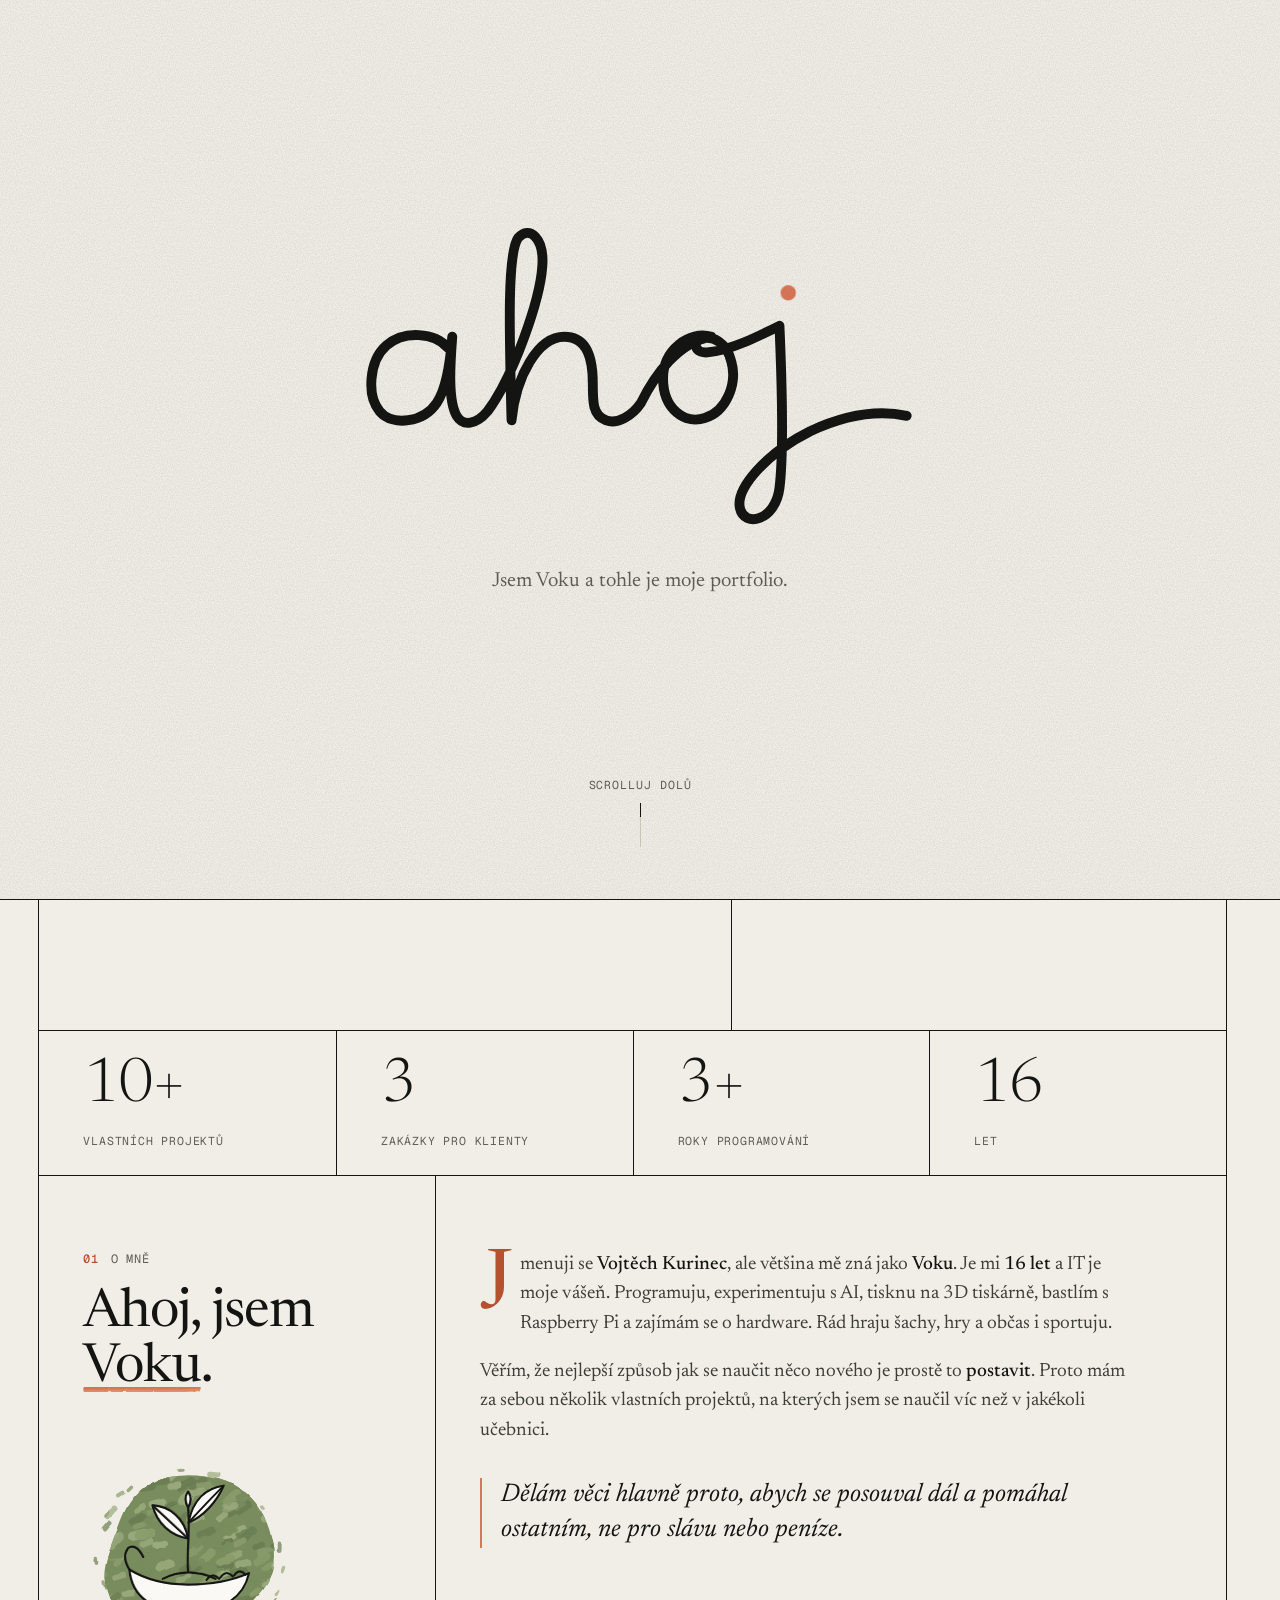
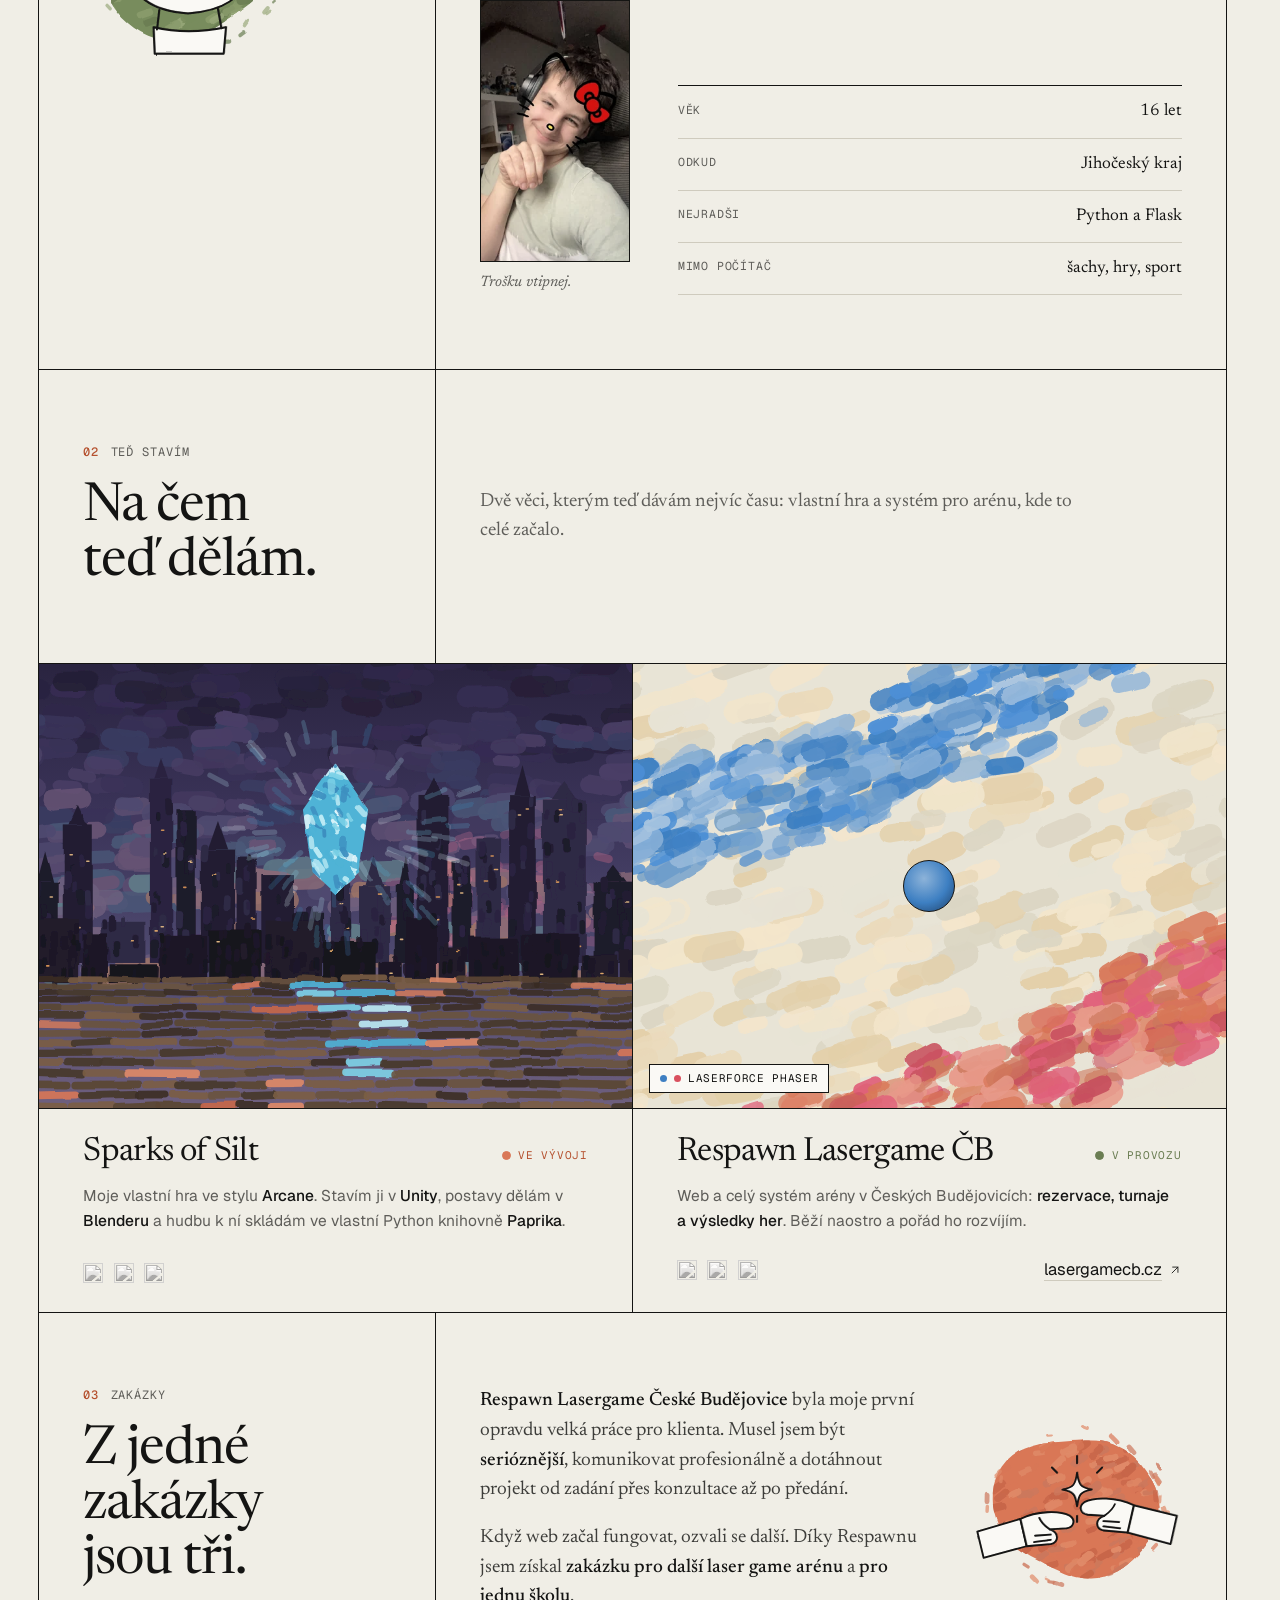
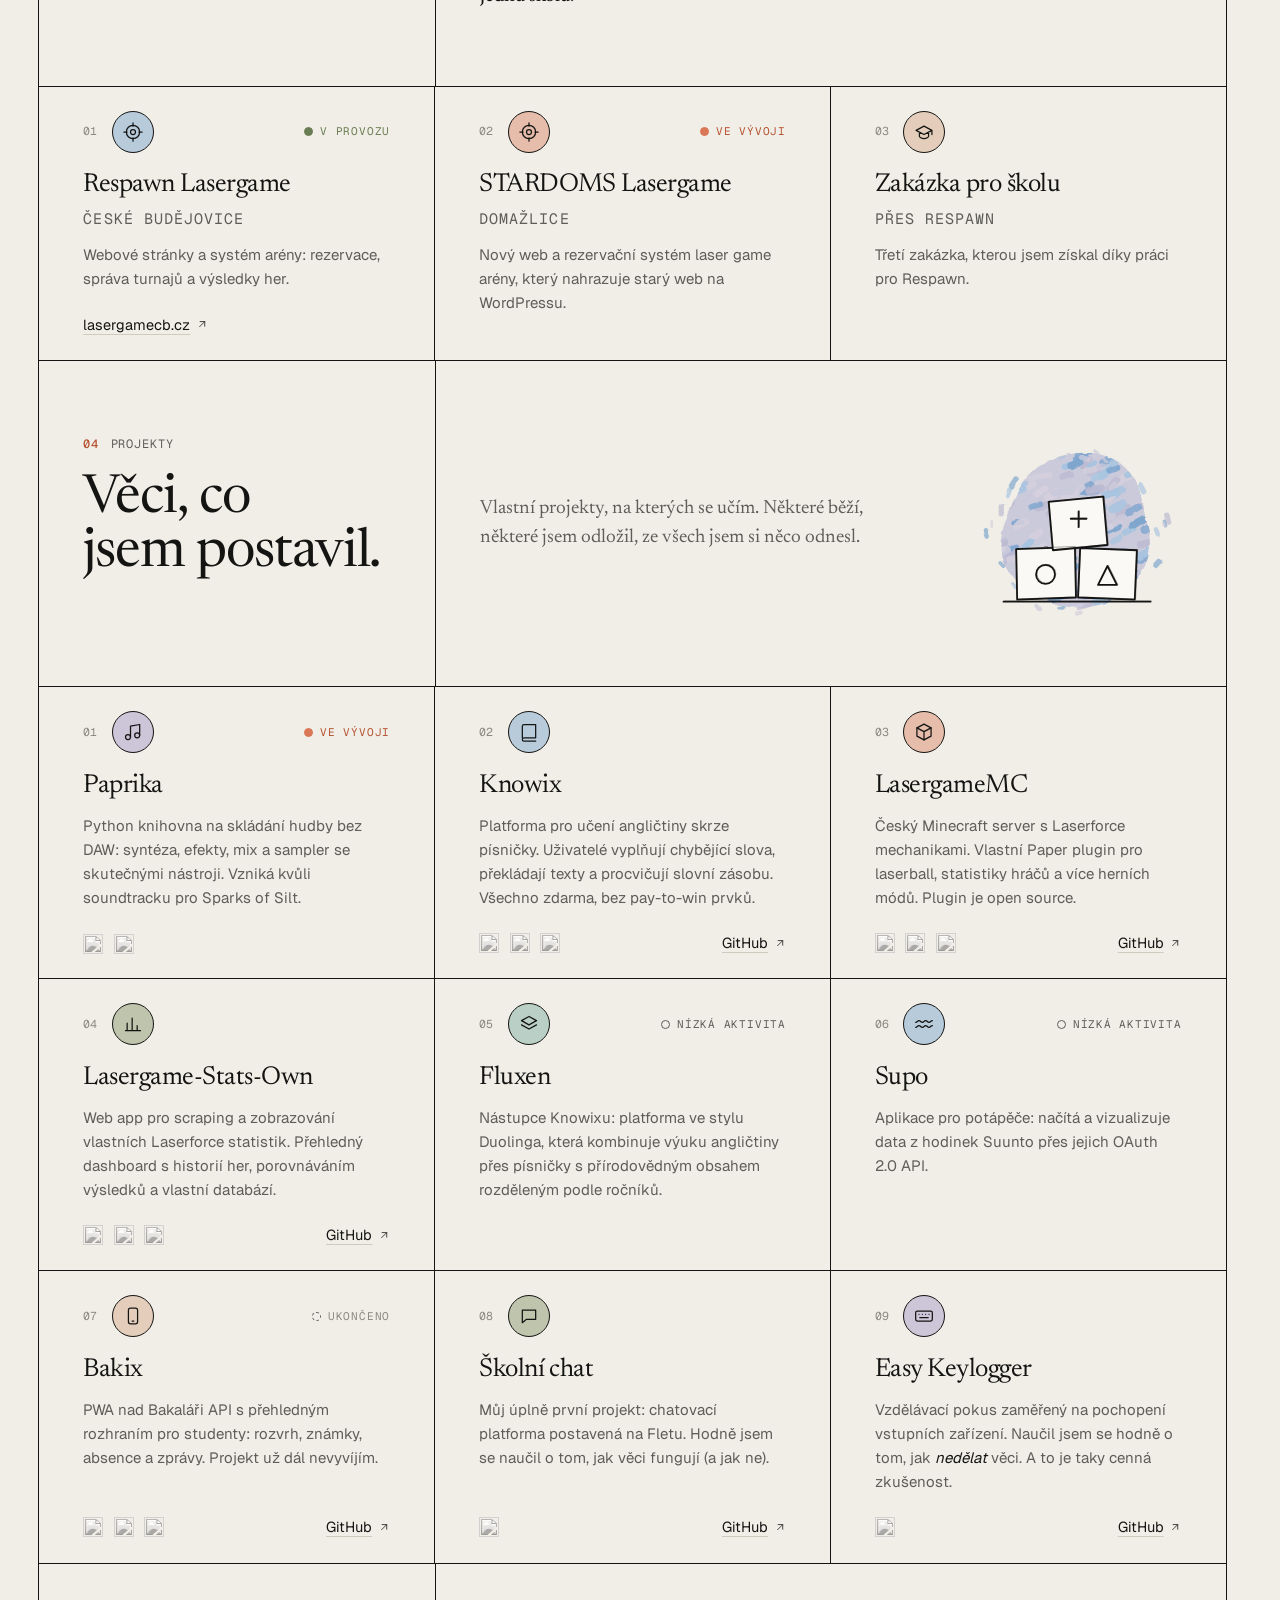
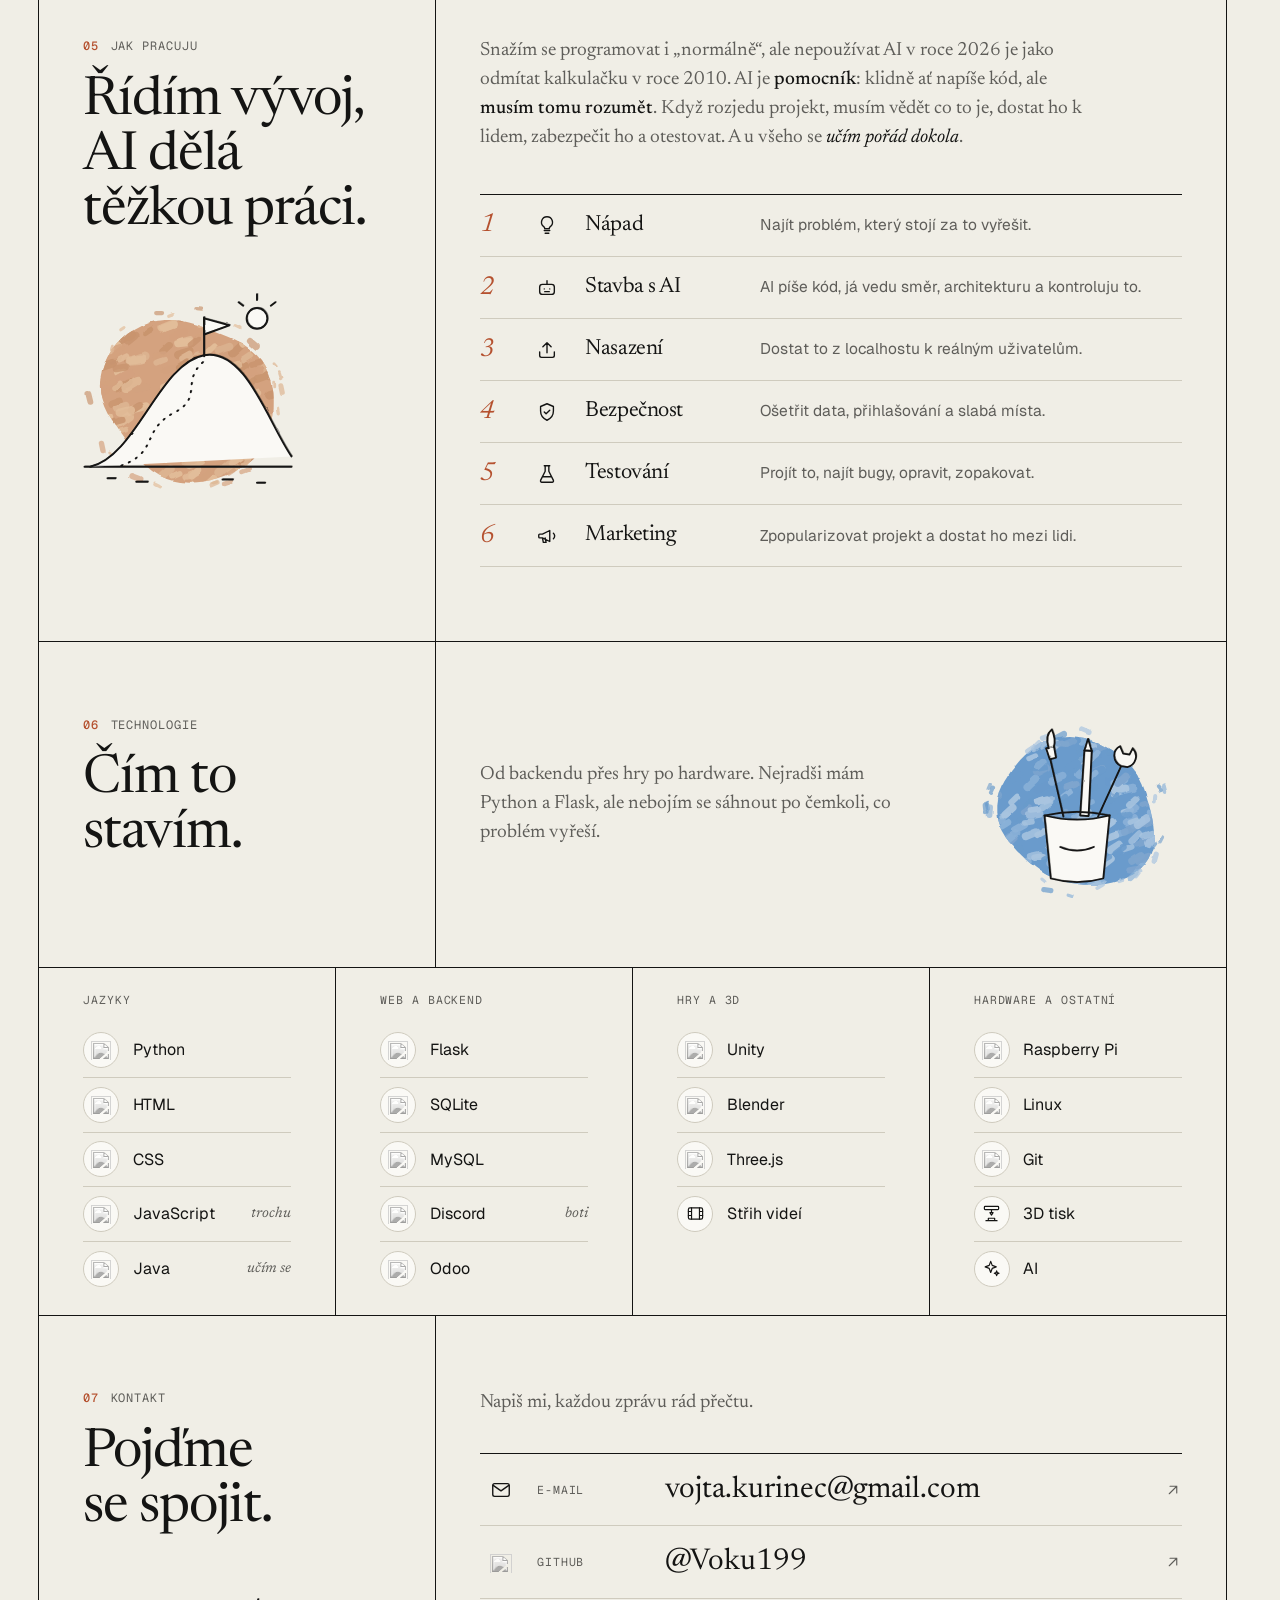
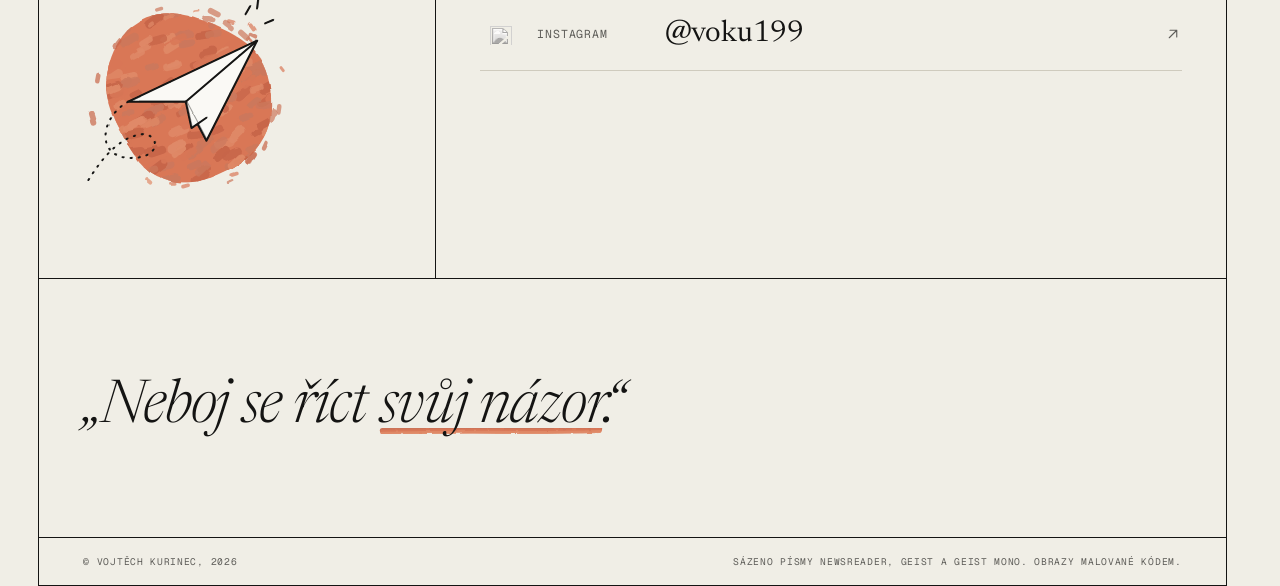
==== index.html @ 936bdbed "Úvodní animace „ahoj“ a postupné odkrývání portfolia Při první návštěvě se ručně napíše „ahoj“ (stro" ====
<!DOCTYPE html>
<html lang="cs">
<head>
<meta charset="UTF-8">
<meta name="viewport" content="width=device-width, initial-scale=1.0">
<title>Vojtěch "Voku" Kurinec | Portfolio</title>
<meta name="description" content="Portfolio Vojtěcha „Voku“ Kurince, mladého vývojáře z jižních Čech. Weby a rezervační systémy pro laser game arény, hra Sparks of Silt v Unity a vlastní projekty v Pythonu.">
<meta name="author" content="Vojtěch Kurinec">
<meta name="robots" content="index, follow">
<meta name="theme-color" content="#F0EEE6">
<link rel="canonical" href="https://voku199.github.io/Portfolio/">
<meta property="og:type" content="website">
<meta property="og:url" content="https://voku199.github.io/Portfolio/">
<meta property="og:locale" content="cs_CZ">
<meta property="og:locale:alternate" content="en_US">
<meta property="og:site_name" content="Voku Portfolio">
<meta property="og:title" content="Vojtěch &quot;Voku&quot; Kurinec | Portfolio">
<meta property="og:description" content="Mladý vývojář z jižních Čech: weby pro laser game arény, hra Sparks of Silt a vlastní projekty.">
<meta property="og:image" content="https://voku199.github.io/Portfolio/og-image.png">
<meta property="og:image:width" content="1200">
<meta property="og:image:height" content="630">
<meta name="twitter:card" content="summary_large_image">
<meta name="twitter:title" content="Vojtěch &quot;Voku&quot; Kurinec | Portfolio">
<meta name="twitter:description" content="Mladý vývojář z jižních Čech: weby pro laser game arény, hra Sparks of Silt a vlastní projekty.">
<meta name="twitter:image" content="https://voku199.github.io/Portfolio/og-image.png">
<link rel="icon" href="favicon.svg" type="image/svg+xml">
<link rel="preload" as="image" href="img/hero.svg" type="image/svg+xml">
<link rel="preconnect" href="https://fonts.googleapis.com">
<link rel="preconnect" href="https://fonts.gstatic.com" crossorigin>
<link rel="preconnect" href="https://cdn.jsdelivr.net" crossorigin>
<link rel="stylesheet" href="https://fonts.googleapis.com/css2?family=Geist:wght@300..600&family=Geist+Mono:wght@400;500&family=Newsreader:ital,opsz,wght@0,6..72,300..500;1,6..72,300..500&display=swap">
<script>
/* js + rozhodnuti o uvodnim "ahoj" jeste pred prvnim vykreslenim, at stranka neblikne.
   Ahoj jen pri prvni navsteve; ?intro ho vynuti znovu, odkaz na kotvu (#kontakt) ho preskoci. */
(function (d) {
  d.classList.add('js');
  try {
    var force = /[?&]intro\b/.test(location.search);
    var deep = location.hash && location.hash !== '#top';
    var calm = matchMedia('(prefers-reduced-motion: reduce)').matches;
    if (force || (!localStorage.getItem('hello') && !deep && !calm)) {
      d.classList.add('is-hello');
      /* pojistka: kdyby hlavni skript spadl, opona nesmi zustat viset */
      window.helloGuard = setTimeout(function () { d.classList.remove('is-hello'); }, 6000);
    }
  } catch (e) {}
})(document.documentElement);
</script>
<script type="application/ld+json">
{
  "@context": "https://schema.org",
  "@type": "Person",
  "name": "Vojtěch Kurinec",
  "alternateName": "Voku",
  "url": "https://voku199.github.io/Portfolio/",
  "image": "https://voku199.github.io/Portfolio/og-image.png",
  "email": "vojta.kurinec@gmail.com",
  "jobTitle": "Vývojář",
  "address": { "@type": "PostalAddress", "addressRegion": "Jihočeský kraj", "addressCountry": "CZ" },
  "sameAs": [
    "https://github.com/Voku199",
    "https://instagram.com/voku199"
  ],
  "knowsAbout": ["Python", "Flask", "JavaScript", "Java", "Unity", "Blender", "Raspberry Pi", "3D tisk", "AI"]
}
</script>
<style>
/* ════════════════════════════════════════════════════════════
   VOKU PORTFOLIO
   slonovinovy papir / inkoust / terakota
   Tistene noviny s priznanou mrizkou: tenke cerne linky drzi
   sloupce i bunky, hodne vzduchu, serif nese text.
   Obrazy a ilustrace jsou malovane kodem (tools/paint.py):
   impresionisticke tahy stetcem + naivni perokresba.
   ════════════════════════════════════════════════════════════ */
:root {
  --bg:      #F0EEE6;
  --paper:   #FAF9F5;
  --sand:    #E8E4D6;
  --ink:     #141413;
  --muted:   #5E5D59;
  --faint:   #8A8880;
  --hair:    #CFCBBE;
  --clay:    #D97757;
  --clay-2:  #B5512F;
  --olive:   #6A7D52;

  /* barvy projektovych dlazdic - zemite, at ladi s obrazy */
  --c-blue:   #6A9BCC;
  --c-red:    #D97757;
  --c-green:  #788C5D;
  --c-amber:  #D4A27F;
  --c-violet: #9C8CC4;
  --c-teal:   #6FA39A;

  --serif:  'Newsreader', 'Iowan Old Style', Georgia, serif;
  --sans:   'Geist', system-ui, -apple-system, 'Segoe UI', sans-serif;
  --mono:   'Geist Mono', ui-monospace, 'Cascadia Mono', Consolas, monospace;
  --ease:   cubic-bezier(.22, 1, .36, 1);
  --gutter: clamp(16px, 3.6vw, 44px);
  --outer:  clamp(0px, 3vw, 40px);
  --max:    1240px;
  --navh:   60px;
}

* { box-sizing: border-box; margin: 0; padding: 0; }

html { scroll-behavior: smooth; -webkit-text-size-adjust: 100%; }
section[id] { scroll-margin-top: var(--navh); }
html, body { overflow-x: clip; }

body {
  font-family: var(--sans);
  font-size: 16.5px;
  line-height: 1.6;
  background: var(--bg);
  color: var(--ink);
  -webkit-font-smoothing: antialiased;
  text-rendering: optimizeLegibility;
}
/* zrnitost papiru pres celou stranku */
body::after {
  content: '';
  position: fixed;
  inset: 0;
  z-index: 2000;
  pointer-events: none;
  opacity: .55;
  mix-blend-mode: multiply;
  background-image: url("data:image/svg+xml,%3Csvg xmlns='http://www.w3.org/2000/svg' width='220' height='220'%3E%3Cfilter id='n'%3E%3CfeTurbulence type='fractalNoise' baseFrequency='.85' numOctaves='2' stitchTiles='stitch'/%3E%3CfeColorMatrix values='0 0 0 0 .08 0 0 0 0 .08 0 0 0 0 .07 .35 0 0 0 -.1'/%3E%3C/filter%3E%3Crect width='100%25' height='100%25' filter='url(%23n)'/%3E%3C/svg%3E");
}

::selection { background: var(--clay); color: var(--paper); }
a { color: inherit; }
img { display: block; max-width: 100%; height: auto; }

:focus-visible {
  outline: 2px solid var(--clay-2);
  outline-offset: 3px;
}

h1, h2, h3 {
  font-family: var(--serif);
  font-optical-sizing: auto;
  font-weight: 400;
  letter-spacing: -.02em;
  text-wrap: balance;
}

/* sloupec stranky: na sirsich displejich ho drzi dve svisle linky */
.wrap {
  width: min(var(--max), 100% - 2 * var(--outer));
  margin-inline: auto;
}
@media (min-width: 900px) {
  .wrap { border-left: 1px solid var(--ink); border-right: 1px solid var(--ink); }
}

.kicker {
  display: flex;
  align-items: center;
  gap: .7rem;
  font-family: var(--mono);
  font-size: 12px;
  font-weight: 400;
  letter-spacing: .08em;
  text-transform: uppercase;
  color: var(--muted);
}
.kicker b { font-weight: 500; color: var(--clay-2); }

/* ikony ze spritu */
.i {
  width: 1em; height: 1em;
  flex: none;
  fill: none;
  stroke: currentColor;
  stroke-width: 1.5;
  stroke-linecap: round;
  stroke-linejoin: round;
}
/* loga technologii: v klidu jako tisk (sede), barva az pod mysi */
.logo {
  width: 24px; height: 24px;
  object-fit: contain;
  flex: none;
  filter: grayscale(1) contrast(1.15);
  opacity: .78;
  transition: filter .35s, opacity .35s;
}
li:hover > .logo, li:hover .logo, a:hover .logo { filter: none; opacity: 1; }

.link {
  display: inline-flex;
  align-items: center;
  gap: .35rem;
  text-decoration: underline;
  text-decoration-color: var(--hair);
  text-decoration-thickness: 1px;
  text-underline-offset: .28em;
  transition: text-decoration-color .25s, color .25s;
}
.link:hover { color: var(--clay-2); text-decoration-color: var(--clay); }
.link .i { font-size: .85em; }

/* tah stetcem pod slovem */
.brush {
  background: url("img/brush.svg") left 96% / 100% .2em no-repeat;
  padding-bottom: .03em;
}

.skip {
  position: absolute;
  left: 1rem;
  top: -100px;
  z-index: 3000;
  background: var(--ink);
  color: var(--paper);
  font-size: 14px;
  font-weight: 500;
  text-decoration: none;
  padding: .6rem 1rem;
  transition: top .2s var(--ease);
}
.skip:focus { top: 1rem; }

/* ── Nav ────────────────────────────────────────────────── */
.nav {
  position: sticky;
  top: 0;
  z-index: 1000;
  background: color-mix(in srgb, var(--bg) 88%, transparent);
  -webkit-backdrop-filter: blur(12px);
  backdrop-filter: blur(12px);
  border-bottom: 1px solid var(--ink);
}
.nav__inner {
  height: var(--navh);
  display: flex;
  align-items: center;
  gap: 2.4rem;
  padding: 0 var(--gutter);
}
.nav__logo {
  display: flex;
  align-items: baseline;
  gap: .6rem;
  font-family: var(--serif);
  font-size: 23px;
  letter-spacing: -.01em;
  text-decoration: none;
  line-height: 1;
}
.nav__logo small {
  font-family: var(--mono);
  font-size: 11px;
  letter-spacing: .08em;
  text-transform: uppercase;
  color: var(--muted);
}
.nav__links {
  display: flex;
  gap: 1.5rem;
  margin-right: auto;
  font-family: var(--mono);
  font-size: 12px;
  letter-spacing: .07em;
  text-transform: uppercase;
}
.nav__links a { color: var(--muted); text-decoration: none; transition: color .2s; }
.nav__links a:hover { color: var(--ink); }
.nav__actions { display: flex; align-items: center; gap: 1rem; margin-left: auto; }

.lang-switch { display: flex; border: 1px solid var(--ink); }
.lang-switch button {
  background: none;
  border: none;
  font-family: var(--mono);
  font-size: 11.5px;
  letter-spacing: .06em;
  color: var(--muted);
  padding: .3rem .55rem;
  cursor: pointer;
  transition: color .2s, background .2s;
}
.lang-switch button + button { border-left: 1px solid var(--ink); }
.lang-switch button:hover { color: var(--ink); }
.lang-switch button.active { background: var(--ink); color: var(--paper); }

.nav__burger {
  display: none;
  width: 38px; height: 38px;
  align-items: center;
  justify-content: center;
  background: none;
  border: 1px solid var(--ink);
  cursor: pointer;
}
.nav__burger span,
.nav__burger span::before,
.nav__burger span::after {
  display: block;
  width: 15px; height: 1.5px;
  background: var(--ink);
  transition: transform .35s var(--ease), background .2s;
}
.nav__burger span { position: relative; }
.nav__burger span::before,
.nav__burger span::after { content: ''; position: absolute; left: 0; }
.nav__burger span::before { top: -5px; }
.nav__burger span::after  { top: 5px; }
.nav__burger[aria-expanded="true"] span { background: transparent; }
.nav__burger[aria-expanded="true"] span::before { transform: translateY(5px) rotate(45deg); }
.nav__burger[aria-expanded="true"] span::after  { transform: translateY(-5px) rotate(-45deg); }

.nav__drawer {
  position: fixed;
  inset: 0 0 auto 0;
  z-index: 999;
  display: none;
  flex-direction: column;
  padding: calc(var(--navh) + 1rem) var(--gutter) 1.5rem;
  background: var(--bg);
  border-bottom: 1px solid var(--ink);
  transform: translateY(-102%);
  transition: transform .45s var(--ease);
}
.nav__drawer.open { transform: none; }
.nav__drawer a {
  display: flex;
  align-items: baseline;
  gap: 1rem;
  font-family: var(--serif);
  font-size: 28px;
  text-decoration: none;
  padding: .55rem 0;
  border-bottom: 1px solid var(--hair);
}
.nav__drawer a:last-child { border-bottom: none; }

@media (max-width: 960px) {
  .nav__links { display: none; }
  .nav__burger { display: inline-flex; }
  .nav__drawer { display: flex; }
}
body.nav-open { overflow: hidden; }

/* ── Tiraz nad hero ─────────────────────────────────────── */
.mast {
  display: grid;
  grid-template-columns: minmax(0, 1fr) auto minmax(0, 1fr);
  border-bottom: 1px solid var(--ink);
  font-family: var(--mono);
  font-size: 11.5px;
  letter-spacing: .08em;
  text-transform: uppercase;
  color: var(--muted);
}
.mast > * { padding: .65rem var(--gutter); white-space: nowrap; overflow: hidden; text-overflow: ellipsis; }
.mast > :nth-child(2) { border-inline: 1px solid var(--ink); text-align: center; }
.mast > :last-child { text-align: right; }
@media (max-width: 620px) {
  .mast { grid-template-columns: minmax(0, 1fr) auto; }
  .mast > :nth-child(2) { display: none; }
  .mast > :last-child { border-left: 1px solid var(--ink); }
}

/* ── Hero ───────────────────────────────────────────────── */
.hero__grid {
  display: grid;
  grid-template-columns: minmax(0, 7fr) minmax(0, 5fr);
}
.hero__text {
  display: flex;
  flex-direction: column;
  justify-content: flex-end;
  padding: clamp(3rem, 8vw, 6.5rem) var(--gutter) clamp(2.5rem, 5vw, 3.6rem);
}
.hero__name {
  font-size: clamp(3.4rem, 9.4vw, 8.4rem);
  font-weight: 350;
  line-height: .9;
  letter-spacing: -.045em;
  margin: 1.4rem 0 2.2rem;
}
.hero__sub {
  max-width: 33ch;
  font-family: var(--serif);
  font-size: clamp(19px, 1.75vw, 23px);
  line-height: 1.42;
  color: var(--muted);
}
.hero__sub strong { color: var(--ink); font-weight: 400; }
.hero__cta { display: flex; align-items: center; gap: 1.6rem; flex-wrap: wrap; margin-top: 2.2rem; }
.hero__meta {
  display: grid;
  gap: .75rem;
  margin-top: 2.8rem;
  padding-top: 1.1rem;
  border-top: 1px solid var(--hair);
  font-size: 14.5px;
  color: var(--muted);
}
.hero__now { display: flex; align-items: center; gap: .6rem; }
.hero__now b { color: var(--ink); font-weight: 500; }
.hero__tools { display: flex; align-items: center; gap: 1.1rem; flex-wrap: wrap; }
.hero__tools ul { display: flex; gap: .9rem; list-style: none; }
.hero__tools li { display: flex; }
.hero__tools .logo { width: 22px; height: 22px; }

.live-dot {
  flex: none;
  width: 7px; height: 7px;
  border-radius: 50%;
  background: var(--olive);
  animation: live 2.4s ease-in-out infinite;
}
@keyframes live {
  0%, 100% { box-shadow: 0 0 0 0 color-mix(in srgb, var(--olive) 45%, transparent); }
  50%      { box-shadow: 0 0 0 5px transparent; }
}

/* obraz jako vlepena tabule v casopise, portret pripichnuty pres okraj */
.plate {
  position: relative;
  display: flex;
  flex-direction: column;
  gap: .8rem;
  padding: var(--gutter);
  border-left: 1px solid var(--ink);
}
.plate__frame { position: relative; }
.plate__paint {
  position: relative;
  aspect-ratio: 4 / 5;
  overflow: hidden;
  border: 1px solid var(--ink);
  background: var(--sand);
}
.plate__paint img { width: 100%; height: 100%; object-fit: cover; }
.plate__photo {
  position: absolute;
  left: calc(var(--gutter) * -.7);
  bottom: -2.4rem;
  width: clamp(110px, 32%, 160px);
  aspect-ratio: 302 / 400;
  object-fit: cover;
  border: 6px solid var(--paper);
  outline: 1px solid var(--ink);
  box-shadow: 5px 5px 0 var(--ink);
  transform: rotate(-3deg);
}
.plate figcaption {
  padding-left: calc(clamp(110px, 32%, 160px) - var(--gutter) * .7 + 1.2rem);
  min-height: 2.4rem;
  display: flex;
  gap: .7rem;
  align-items: baseline;
  font-family: var(--serif);
  font-style: italic;
  font-size: 15px;
  color: var(--muted);
}
.plate figcaption .kicker { font-style: normal; flex: none; }

@media (max-width: 860px) {
  .hero__grid { grid-template-columns: 1fr; }
  .plate { border-left: none; border-top: 1px solid var(--ink); padding-left: calc(var(--gutter) + 1.2rem); }
  .plate__paint { aspect-ratio: 5 / 4; }
  .plate__photo { left: -1.6rem; width: 112px; bottom: -2rem; }
  .plate figcaption { padding-left: calc(112px - .4rem); flex-direction: column; gap: .2rem; }
}

.btn {
  display: inline-flex;
  align-items: center;
  gap: .5rem;
  font-family: var(--sans);
  font-size: 15px;
  font-weight: 500;
  text-decoration: none;
  background: var(--ink);
  color: var(--paper);
  border: 1px solid var(--ink);
  border-radius: 8px;
  padding: .8rem 1.4rem;
  box-shadow: 3px 3px 0 var(--clay);
  transition: transform .25s var(--ease), box-shadow .25s var(--ease), background .25s;
}
.btn:hover { transform: translate(-2px, -2px); box-shadow: 5px 5px 0 var(--clay); }
.btn:active { transform: translate(1px, 1px); box-shadow: 1px 1px 0 var(--clay); }

/* Uvodni animace: jmeno vyjede, obraz se odkryje jako opona, tah stetcem se dotahne */
.mask { display: block; overflow: hidden; padding-bottom: .08em; margin-bottom: -.08em; }
.mask > span {
  display: block;
  transform: translateY(105%);
  transition: transform 1.2s var(--ease);
}
.mask:nth-child(2) > span { transition-delay: .09s; }
.brush--draw { background-size: 0 .16em; transition: background-size 1.1s var(--ease) .9s; }
.js .fade { opacity: 0; transition: opacity 1.2s var(--ease) .45s; }
.js .plate__paint img { clip-path: inset(0 0 100% 0); transition: clip-path 1.8s var(--ease) .15s; }
.js .plate__photo { opacity: 0; transform: rotate(-9deg) translateY(12px); transition: opacity .8s var(--ease) 1.1s, transform 1s var(--ease) 1.1s; }
.js #top:not(.in) .mask > span { transform: translateY(105%); }
#top.in .mask > span { transform: none; }
#top.in .brush--draw { background-size: 100% .16em; }
#top.in .fade { opacity: 1; }
#top.in .plate__paint img { clip-path: inset(0); }
#top.in .plate__photo { opacity: 1; transform: rotate(-3deg); }
html:not(.js) .mask > span { transform: none; }
html:not(.js) .brush--draw { background-size: 100% .16em; }

/* ── Ahoj: jen pri prvni navsteve ───────────────────────────
   Ruka napise "ahoj" jako hello na Macu. Prvni scroll zvedne
   papir jako oponu a stranka pod nim vyjede na misto. */
.hello { display: none; }
html.is-hello { overflow: hidden; scrollbar-gutter: stable; }
html.is-hello .hello { display: block; }
.hello {
  position: fixed;
  inset: 0;
  z-index: 1500;
  background: var(--bg);
  border-bottom: 1px solid var(--ink);
  transition: transform 1.15s cubic-bezier(.76, 0, .24, 1) .15s;
}
.hello__in {
  height: 100%;
  display: grid;
  grid-template-rows: minmax(0, 1fr) auto;
  justify-items: center;
  padding: var(--gutter);
  transition: transform 1s var(--ease), opacity .6s ease, filter .8s ease;
}
.hello__stage {
  align-self: center;
  display: grid;
  justify-items: center;
  gap: clamp(1.2rem, 3vw, 2rem);
}
.hello__word { width: min(560px, 82vw); height: auto; overflow: visible; }
.hello__ink {
  fill: none;
  stroke: var(--ink);
  stroke-width: 9;
  stroke-linecap: round;
  stroke-linejoin: round;
  /* pathLength=1: cela cara je dlouha 1, mezera o chlup delsi, at na startu nesvitne tecka */
  stroke-dasharray: 1 1.01;
  stroke-dashoffset: 1;
  animation: hello-write 2.4s cubic-bezier(.45, .05, .4, 1) .45s forwards;
}
.hello__dot {
  fill: var(--clay);
  transform-box: fill-box;
  transform-origin: center;
  transform: scale(0);
  animation: hello-dot .5s cubic-bezier(.34, 1.56, .64, 1) 2.85s forwards;
}
.hello__sub {
  max-width: 34ch;
  font-family: var(--serif);
  font-size: clamp(17px, 1.6vw, 21px);
  line-height: 1.45;
  text-align: center;
  color: var(--muted);
  animation: hello-in 1.1s var(--ease) 2.7s both;
}
.hello__sub em { font-style: italic; color: var(--ink); }
.hello__go {
  display: grid;
  justify-items: center;
  gap: .7rem;
  padding: .5rem 1rem;
  background: none;
  border: none;
  cursor: pointer;
  font-family: var(--mono);
  font-size: 11.5px;
  letter-spacing: .08em;
  text-transform: uppercase;
  color: var(--muted);
  transition: color .2s;
  animation: hello-in 1s var(--ease) 3.3s both;
}
.hello__go:hover { color: var(--ink); }
/* linka, po ktere dolu stece kapka inkoustu */
.hello__go i { position: relative; width: 1px; height: 44px; overflow: hidden; background: var(--hair); }
.hello__go i::after {
  content: '';
  position: absolute;
  left: 0; top: 0;
  width: 1px; height: 14px;
  background: var(--ink);
  animation: hello-drip 1.8s var(--ease) infinite;
}
@keyframes hello-write { to { stroke-dashoffset: 0; } }
@keyframes hello-dot   { to { transform: scale(1); } }
@keyframes hello-in {
  from { opacity: 0; filter: blur(8px); transform: translateY(10px); }
  to   { opacity: 1; filter: none; transform: none; }
}
@keyframes hello-drip {
  from { transform: translateY(-14px); }
  to   { transform: translateY(44px); }
}
/* odchod: ahoj se rozmaze a odleti, opona jede nahoru, stranka pod ni dojede zdola */
html.is-hello-out .hello { transform: translateY(-100%); }
html.is-hello-out .hello__in { transform: translateY(-6vh) scale(.94); opacity: 0; filter: blur(10px); }
html.is-hello main, html.is-hello .nav { transform: translateY(12vh); }
html.is-hello-out main, html.is-hello-out .nav { transform: none; transition: transform 1.4s var(--ease) .2s; }

/* ── Cisla ──────────────────────────────────────────────── */
.figures {
  display: grid;
  grid-template-columns: repeat(4, minmax(0, 1fr));
  border-top: 1px solid var(--ink);
}
.figures > div { padding: 1.6rem var(--gutter) 1.4rem; }
.figures > div + div { border-left: 1px solid var(--ink); }
.figures b {
  display: block;
  font-family: var(--serif);
  font-weight: 300;
  font-size: clamp(2.6rem, 5vw, 3.8rem);
  line-height: 1;
  letter-spacing: -.03em;
  margin-bottom: .55rem;
}
.figures span {
  font-family: var(--mono);
  font-size: 11.5px;
  letter-spacing: .07em;
  text-transform: uppercase;
  color: var(--muted);
}
@media (max-width: 700px) {
  .figures { grid-template-columns: repeat(2, minmax(0, 1fr)); }
  .figures > div:nth-child(3) { border-left: none; }
  .figures > div:nth-child(n+3) { border-top: 1px solid var(--ink); }
}

/* ── Sekce: hlava vlevo, obsah vpravo, mezi nimi linka ──── */
.block {
  display: grid;
  grid-template-columns: minmax(0, 4fr) minmax(0, 8fr);
  border-top: 1px solid var(--ink);
}
.block__head {
  align-self: start;
  position: sticky;
  top: var(--navh);
  padding: clamp(2.6rem, 6vw, 4.6rem) var(--gutter);
}
.block__title {
  font-size: clamp(2.3rem, 4.2vw, 3.5rem);
  line-height: 1.02;
  margin-top: 1.1rem;
}
.spot {
  width: min(230px, 78%);
  margin-top: clamp(1.6rem, 3vw, 2.6rem);
  margin-left: -10px;
}
.block__body {
  min-width: 0;
  padding: clamp(2.6rem, 6vw, 4.6rem) var(--gutter);
  border-left: 1px solid var(--ink);
}
.block__full { grid-column: 1 / -1; min-width: 0; border-top: 1px solid var(--ink); }
/* sekce s mrizkou pres celou sirku - sticky hlava by po ni jezdila */
.block--wide .block__head { position: static; }
.block--wide .block__body { display: flex; align-items: center; justify-content: space-between; gap: clamp(1.5rem, 4vw, 3rem); }
.block--wide .spot { flex: none; width: clamp(130px, 17vw, 210px); margin: -1rem 0; }
@media (max-width: 820px) {
  .block { grid-template-columns: 1fr; }
  .block__head { position: static; padding-bottom: 0; }
  .block__body { border-left: none; }
  .spot { width: 150px; }
  .block--wide .block__body { flex-direction: column-reverse; align-items: flex-start; }
  .block--wide .spot { width: 130px; margin: 0; }
}

.prose { max-width: 60ch; font-family: var(--serif); font-size: clamp(18px, 1.5vw, 20px); line-height: 1.55; color: #3D3D3A; }
.prose p + p { margin-top: 1.1rem; }
.prose strong { color: var(--ink); font-weight: 500; }
.prose em { font-style: italic; color: var(--ink); }
/* iniciala jako v casopise */
.prose--drop > p:first-child::first-letter {
  float: left;
  font-size: 4.3em;
  line-height: .82;
  padding: .06em .09em 0 0;
  color: var(--clay-2);
  font-weight: 400;
}
.prose .about-footer {
  font-size: clamp(22px, 2vw, 26px);
  line-height: 1.38;
  color: var(--ink);
  margin-top: 2rem;
  padding-left: 1.2rem;
  border-left: 2px solid var(--clay);
}
.lead { max-width: 56ch; font-family: var(--serif); font-size: clamp(18px, 1.5vw, 20px); line-height: 1.5; color: var(--muted); }
.lead strong { color: var(--ink); font-weight: 500; }
.lead em { color: var(--ink); font-style: italic; }

/* bunky oddelene linkami: mezera v gridu ukazuje inkoustove pozadi */
.cells { display: grid; gap: 1px; background: var(--ink); }
.cells > * { background: var(--bg); min-width: 0; }

/* ── Status ─────────────────────────────────────────────── */
.status {
  flex: none;
  display: inline-flex;
  align-items: center;
  gap: .45rem;
  font-family: var(--mono);
  font-size: 11px;
  letter-spacing: .07em;
  text-transform: uppercase;
  color: var(--muted);
  white-space: nowrap;
}
.status::before {
  content: '';
  width: 7px; height: 7px;
  border-radius: 50%;
  border: 1px solid var(--muted);
}
.status--wip { color: var(--clay-2); }
.status--wip::before { background: var(--clay); border-color: var(--clay); }
.status--live { color: var(--olive); }
.status--live::before { background: var(--olive); border-color: var(--olive); }
.status--ended { color: var(--faint); }
.status--ended::before { border-style: dashed; }

/* ── O mne ──────────────────────────────────────────────── */
.about__meta {
  display: grid;
  grid-template-columns: auto minmax(0, 1fr);
  gap: clamp(1.5rem, 4vw, 3rem);
  align-items: end;
  margin-top: 3.2rem;
}
.about__photo { width: 150px; }
.about__photo img {
  width: 150px;
  aspect-ratio: 229 / 400;
  object-fit: cover;
  border: 1px solid var(--ink);
  filter: sepia(.15) saturate(.9);
}
.about__photo figcaption {
  font-family: var(--serif);
  font-style: italic;
  font-size: 15px;
  color: var(--muted);
  margin-top: .6rem;
}
.facts { border-top: 1px solid var(--ink); }
.facts div {
  display: flex;
  justify-content: space-between;
  gap: 1rem;
  padding: .75rem 0;
  border-bottom: 1px solid var(--hair);
  font-size: 15px;
}
.facts dt {
  flex: none;
  font-family: var(--mono);
  font-size: 11.5px;
  letter-spacing: .07em;
  text-transform: uppercase;
  color: var(--muted);
  padding-top: .15rem;
}
.facts dd { text-align: right; font-family: var(--serif); font-size: 17px; }
@media (max-width: 480px) {
  .about__meta { grid-template-columns: 1fr; }
}

/* ── Na cem ted delam ───────────────────────────────────── */
.now { grid-template-columns: repeat(2, minmax(0, 1fr)); }
@media (max-width: 820px) { .now { grid-template-columns: 1fr; } }
.feature { display: flex; flex-direction: column; }
.feature__art { position: relative; aspect-ratio: 4 / 3; overflow: hidden; border-bottom: 1px solid var(--ink); }
.feature__body { padding: 1.6rem var(--gutter) 1.8rem; display: flex; flex-direction: column; gap: .8rem; flex: 1; }
.feature__head { display: flex; justify-content: space-between; align-items: baseline; gap: 1rem; }
.feature h3 { font-size: clamp(26px, 2.6vw, 34px); line-height: 1.12; }
.feature p { color: var(--muted); font-size: 15.5px; max-width: 52ch; }
.feature p strong { color: var(--ink); font-weight: 500; }
.feature__foot {
  margin-top: auto;
  padding-top: .6rem;
  display: flex;
  align-items: center;
  justify-content: space-between;
  gap: 1rem;
  flex-wrap: wrap;
}

/* Sparks of Silt: namalovany Zaun + jiskry stoupajici z bahna */
.sos-paint, .sos { position: absolute; inset: 0; width: 100%; height: 100%; object-fit: cover; }
.spark { animation: rise 7s linear infinite; animation-delay: var(--d, 0s); opacity: 0; }
@keyframes rise {
  0%   { transform: translateY(0); opacity: 0; }
  15%  { opacity: 1; }
  100% { transform: translateY(-150px); opacity: 0; }
}

/* Respawn 3D phaser na namalovanem platne */
.viewport {
  --rv-blue: #3D7FC2;
  position: absolute;
  inset: 0;
  background: url("img/respawn.svg") center / cover no-repeat, var(--sand);
}
.rv-3d { position: absolute; inset: 0; z-index: 2; }
.rv-3d canvas { display: block; width: 100% !important; height: 100% !important; }
.rv-fallback { position: absolute; inset: 0; z-index: 1; display: grid; place-items: center; }
.rv-lens {
  width: 52px; height: 52px;
  border-radius: 50%;
  border: 1px solid var(--ink);
  background: radial-gradient(circle at 40% 35%, #8DB3D9, var(--rv-blue) 55%, #1E3F66 100%);
}
.viewport.loaded .rv-fallback { display: none; }
.viewport__cap {
  position: absolute;
  z-index: 3;
  left: 1rem;
  bottom: .9rem;
  display: flex;
  align-items: center;
  gap: .45rem;
  padding: .3rem .6rem;
  background: var(--paper);
  border: 1px solid var(--ink);
  font-family: var(--mono);
  font-size: 11px;
  letter-spacing: .06em;
  text-transform: uppercase;
}
.viewport__cap i { width: 7px; height: 7px; border-radius: 50%; display: inline-block; }

/* ── Karty (zakazky + projekty) ─────────────────────────── */
.cards { grid-template-columns: repeat(3, minmax(0, 1fr)); counter-reset: card; }
@media (max-width: 1000px) {
  .cards { grid-template-columns: repeat(2, minmax(0, 1fr)); }
  .cards > :last-child:nth-child(odd) { grid-column: 1 / -1; }
}
@media (max-width: 640px) { .cards { grid-template-columns: 1fr; } }
.cards--3 { grid-template-columns: repeat(3, minmax(0, 1fr)); }
@media (max-width: 900px) { .cards--3 { grid-template-columns: 1fr; } }
.card {
  counter-increment: card;
  display: flex;
  flex-direction: column;
  gap: .75rem;
  padding: 1.5rem var(--gutter) 1.5rem;
  transition: background .3s;
}
.card:hover { background: var(--paper); }
.card__top { display: flex; align-items: center; gap: .9rem; margin-bottom: .4rem; }
.card__top::before {
  content: counter(card, decimal-leading-zero);
  font-family: var(--mono);
  font-size: 11.5px;
  color: var(--faint);
}
.card__top .status { margin-left: auto; }
.tile {
  width: 42px; height: 42px;
  border-radius: 50%;
  display: grid;
  place-items: center;
  font-size: 20px;
  color: var(--ink);
  background: color-mix(in srgb, var(--c, var(--clay)) 42%, var(--bg));
  border: 1px solid var(--ink);
}
.card h3 { font-size: 26px; line-height: 1.15; }
.card__where {
  font-family: var(--mono);
  font-size: 11.5px;
  letter-spacing: .07em;
  text-transform: uppercase;
  color: var(--muted);
  margin-top: -.35rem;
}
.card p { color: var(--muted); font-size: 15px; }
.card p em { font-style: italic; color: var(--ink); }
.card__foot {
  margin-top: auto;
  padding-top: .6rem;
  display: flex;
  justify-content: space-between;
  align-items: center;
  gap: 1rem;
  font-size: 14.5px;
}
.stackrow { display: flex; gap: .65rem; list-style: none; }
.stackrow li { display: flex; }
.stackrow .logo { width: 20px; height: 20px; }

/* ── Jak pracuju: skutecna sekvence, proto cisla ────────── */
.steps { list-style: none; border-top: 1px solid var(--ink); margin-top: 2.6rem; }
.steps li {
  display: grid;
  grid-template-columns: 2.6rem 2.2rem minmax(0, 10rem) minmax(0, 1fr);
  gap: .9rem;
  align-items: center;
  padding: 1.05rem 0;
  border-bottom: 1px solid var(--hair);
}
.steps__n { font-family: var(--serif); font-style: italic; font-size: 26px; line-height: 1; color: var(--clay-2); }
.steps .i { font-size: 22px; color: var(--ink); }
.steps h3 { font-size: 22px; line-height: 1.25; }
.steps p { color: var(--muted); font-size: 15.5px; }
@media (max-width: 560px) {
  .steps li { grid-template-columns: 2rem 1.8rem minmax(0, 1fr); row-gap: .15rem; }
  .steps p { grid-column: 3; }
}

/* ── Technologie ────────────────────────────────────────── */
.stack { grid-template-columns: repeat(4, minmax(0, 1fr)); }
@media (max-width: 1000px) { .stack { grid-template-columns: repeat(2, minmax(0, 1fr)); } }
@media (max-width: 520px)  { .stack { grid-template-columns: 1fr; } }
.stack__group { padding: 1.4rem var(--gutter) 1.2rem; }
.stack__group h3 {
  font-family: var(--mono);
  font-size: 11.5px;
  font-weight: 400;
  letter-spacing: .08em;
  text-transform: uppercase;
  color: var(--muted);
  margin-bottom: .9rem;
}
.stack__group ul { list-style: none; }
.stack__group li {
  display: flex;
  align-items: center;
  gap: .85rem;
  padding: .55rem 0;
  border-top: 1px solid var(--hair);
  font-size: 16px;
}
.stack__group li:first-child { border-top: none; }
.stack__icon {
  width: 36px; height: 36px;
  border-radius: 50%;
  display: grid;
  place-items: center;
  background: var(--paper);
  border: 1px solid var(--hair);
  font-size: 19px;
  color: var(--ink);
  flex: none;
}
.stack__icon .logo { width: 20px; height: 20px; }
.stack .q {
  margin-left: auto;
  font-family: var(--serif);
  font-style: italic;
  font-size: 14.5px;
  color: var(--muted);
}

/* ── Kontakt ────────────────────────────────────────────── */
.contact { list-style: none; border-top: 1px solid var(--ink); margin-top: 2.2rem; }
.contact li { border-bottom: 1px solid var(--hair); }
.contact a {
  display: grid;
  grid-template-columns: 2.6rem minmax(0, 7rem) minmax(0, 1fr) auto;
  align-items: center;
  gap: 1rem;
  padding: 1.1rem 0;
  text-decoration: none;
}
.contact__ico { font-size: 22px; color: var(--ink); display: grid; place-items: center; }
.contact__ico .logo { width: 22px; height: 22px; }
.contact__k {
  font-family: var(--mono);
  font-size: 11.5px;
  letter-spacing: .07em;
  text-transform: uppercase;
  color: var(--muted);
}
.contact__v {
  font-family: var(--serif);
  font-size: clamp(21px, 2.5vw, 30px);
  line-height: 1.2;
  overflow-wrap: anywhere;
  transition: color .25s;
}
.contact .i--go { font-size: 18px; color: var(--muted); transition: transform .3s var(--ease), color .25s; }
.contact a:hover .contact__v { color: var(--clay-2); }
.contact a:hover .i--go { color: var(--clay-2); transform: translate(3px, -3px); }
@media (max-width: 520px) {
  .contact a { grid-template-columns: 2.2rem minmax(0, 1fr) auto; row-gap: 0; }
  .contact__k { grid-column: 2; grid-row: 1; }
  .contact__v { grid-column: 2; grid-row: 2; }
  .contact__ico { grid-row: 1 / 3; }
  .contact .i--go { grid-column: 3; grid-row: 1 / 3; }
}

/* ── Footer ─────────────────────────────────────────────── */
.footer { border-top: 1px solid var(--ink); border-bottom: 1px solid var(--ink); margin-bottom: clamp(1.5rem, 4vw, 3rem); }
.footer__quote {
  padding: clamp(3rem, 8vw, 6rem) var(--gutter);
  font-family: var(--serif);
  font-style: italic;
  font-weight: 300;
  font-size: clamp(30px, 5vw, 60px);
  line-height: 1.1;
  letter-spacing: -.02em;
  text-wrap: balance;
}
.footer__row {
  display: flex;
  justify-content: space-between;
  flex-wrap: wrap;
  gap: .6rem 2rem;
  padding: 1rem var(--gutter);
  border-top: 1px solid var(--ink);
  font-family: var(--mono);
  font-size: 11.5px;
  letter-spacing: .06em;
  text-transform: uppercase;
  color: var(--muted);
}

/* ── Postupne odkryvani sekci ───────────────────────────── */
.js .reveal { opacity: 0; transform: translateY(16px); transition: opacity .9s var(--ease), transform .9s var(--ease); transition-delay: calc(var(--i, 0) * 90ms); }
.js .reveal.is-in { opacity: 1; transform: none; }
/* bunky mrizek: linky stoji, obsah do nich najede po jedne.
   Bunka sama zustava nepruhledna, jinak by mezerami prosvitla cerna. */
.js .reveal-in > * { opacity: 0; transform: translateY(18px); transition: opacity .9s var(--ease), transform 1s var(--ease); transition-delay: calc(var(--i, 0) * 90ms); }
.js .reveal-in.is-in > * { opacity: 1; transform: none; }

/* ── Reduced motion ─────────────────────────────────────── */
@media (prefers-reduced-motion: reduce) {
  *, *::before, *::after {
    animation-duration: .01ms !important;
    animation-iteration-count: 1 !important;
    transition-duration: .01ms !important;
    transition-delay: 0s !important;
  }
  .js .mask > span, .js #top:not(.in) .mask > span { transform: none; }
  .js .fade, .js .reveal, .js .reveal-in > * { opacity: 1; transform: none; }
  .js .plate__paint img { clip-path: none; }
  .js .plate__photo { opacity: 1; transform: rotate(-3deg); }
  .brush--draw { background-size: 100% .16em; }
  .spark { animation: none !important; opacity: .7; }
  html { scroll-behavior: auto; }
}
</style>
</head>
<body>

<!-- Ikony (line, 24px) -->
<svg width="0" height="0" style="position:absolute" aria-hidden="true">
  <symbol id="i-idea" viewBox="0 0 24 24"><path d="M9 18h6M10 21h4M12 3a6 6 0 0 0-3.6 10.8c.7.5 1.1 1.3 1.1 2.1V16h5v-.1c0-.8.4-1.6 1.1-2.1A6 6 0 0 0 12 3z"/></symbol>
  <symbol id="i-bot" viewBox="0 0 24 24"><rect x="4" y="8" width="16" height="11" rx="3"/><path d="M12 4v4M9 13h.01M15 13h.01M9.5 16h5"/></symbol>
  <symbol id="i-deploy" viewBox="0 0 24 24"><path d="M12 15V4M7.5 8.5 12 4l4.5 4.5M4 14v4a2 2 0 0 0 2 2h12a2 2 0 0 0 2-2v-4"/></symbol>
  <symbol id="i-shield" viewBox="0 0 24 24"><path d="M12 3l7 3v5c0 5-3.5 8.5-7 10-3.5-1.5-7-5-7-10V6z"/><path d="M9 12l2 2 4-4"/></symbol>
  <symbol id="i-test" viewBox="0 0 24 24"><path d="M9 3h6M10 3v6L5 19a1.5 1.5 0 0 0 1.3 2h11.4a1.5 1.5 0 0 0 1.3-2l-5-10V3M7.5 15h9"/></symbol>
  <symbol id="i-mega" viewBox="0 0 24 24"><path d="M3 11v2a1 1 0 0 0 1 1h3l8 4V6L7 10H4a1 1 0 0 0-1 1zM19 9a4 4 0 0 1 0 6M7 14l1 5h3l-1-5"/></symbol>
  <symbol id="i-print" viewBox="0 0 24 24"><rect x="3" y="3" width="18" height="4" rx="1"/><path d="M12 7v4M10 11h4l-2 3zM5 21h14M8 21v-3h8v3"/></symbol>
  <symbol id="i-film" viewBox="0 0 24 24"><rect x="3" y="5" width="18" height="14" rx="2"/><path d="M7 5v14M17 5v14M3 9.5h4M3 14.5h4M17 9.5h4M17 14.5h4"/></symbol>
  <symbol id="i-spark" viewBox="0 0 24 24"><path d="M11 3l1.9 5.1L18 10l-5.1 1.9L11 17l-1.9-5.1L4 10l5.1-1.9zM18.5 15l.8 2.2 2.2.8-2.2.8-.8 2.2-.8-2.2-2.2-.8 2.2-.8z"/></symbol>
  <symbol id="i-target" viewBox="0 0 24 24"><circle cx="12" cy="12" r="8"/><circle cx="12" cy="12" r="3"/><path d="M12 1v4M12 19v4M1 12h4M19 12h4"/></symbol>
  <symbol id="i-school" viewBox="0 0 24 24"><path d="M2.5 10 12 5l9.5 5L12 15zM6.5 12.2V17c0 1.2 2.5 2.8 5.5 2.8s5.5-1.6 5.5-2.8v-4.8M21.5 10v5"/></symbol>
  <symbol id="i-mail" viewBox="0 0 24 24"><rect x="3" y="5" width="18" height="14" rx="2"/><path d="M3.5 7 12 13l8.5-6"/></symbol>
  <symbol id="i-go" viewBox="0 0 24 24"><path d="M7 17 17 7M8 7h9v9"/></symbol>
  <symbol id="i-music" viewBox="0 0 24 24"><path d="M9 18V5l11-2v13"/><circle cx="6" cy="18" r="3"/><circle cx="17" cy="16" r="3"/></symbol>
  <symbol id="i-chat" viewBox="0 0 24 24"><path d="M4 5h16v11H9l-5 4z"/></symbol>
  <symbol id="i-keys" viewBox="0 0 24 24"><rect x="2" y="6" width="20" height="12" rx="2"/><path d="M6 10h.01M10 10h.01M14 10h.01M18 10h.01M7 14h10"/></symbol>
  <symbol id="i-chart" viewBox="0 0 24 24"><path d="M5 20V11M11 20V5M17 20v-6M3 20h18"/></symbol>
  <symbol id="i-book" viewBox="0 0 24 24"><path d="M4 19V5a2 2 0 0 1 2-2h14v16H6a2 2 0 0 0-2 2 2 2 0 0 0 2 2h14"/></symbol>
  <symbol id="i-phone" viewBox="0 0 24 24"><rect x="6.5" y="2.5" width="11" height="19" rx="2.5"/><path d="M11 18h2"/></symbol>
  <symbol id="i-wave" viewBox="0 0 24 24"><path d="M2 10c2 0 2-2 4-2s2 2 4 2 2-2 4-2 2 2 4 2 2-2 4-2M2 16c2 0 2-2 4-2s2 2 4 2 2-2 4-2 2 2 4 2 2-2 4-2"/></symbol>
  <symbol id="i-cube" viewBox="0 0 24 24"><path d="M12 2.5 20.5 7v10L12 21.5 3.5 17V7z"/><path d="M3.5 7 12 11.5 20.5 7M12 11.5v10"/></symbol>
  <symbol id="i-layers" viewBox="0 0 24 24"><path d="M12 3l9 5-9 5-9-5z"/><path d="m3 13 9 5 9-5"/></symbol>
</svg>

<!-- ═══ AHOJ (jen pri prvni navsteve, rozhoduje skript v <head>) ═══ -->
<div class="hello" id="hello">
  <div class="hello__in">
    <div class="hello__stage">
      <svg class="hello__word" viewBox="50 14 510 290" role="img" aria-label="Ahoj">
        <path class="hello__ink" pathLength="1" d="M130 134C118 120 90 118 74 132C58 146 56 178 68 192C80 206 108 202 120 184C128 172 132 150 134 124C132 150 130 182 138 196C144 206 156 204 166 192C190 160 214 90 216 60C218 34 204 22 194 34C184 48 186 120 188 200C192 160 212 124 236 124C258 124 262 146 262 166C262 184 262 196 274 200C284 204 298 196 306 184C318 160 340 128 370 124C350 118 326 136 326 162C326 190 346 204 364 198C384 192 394 166 388 146C384 130 372 122 360 126C352 130 356 140 368 138C388 136 412 124 432 114C434 160 436 230 432 262C428 292 400 298 396 280C392 262 420 230 460 210C490 196 520 190 548 196"/>
        <circle class="hello__dot" cx="440" cy="84" r="7"/>
      </svg>
      <p class="hello__sub" data-i18n="helloSub">Jsem Voku a tohle je moje portfolio.</p>
    </div>
    <button type="button" class="hello__go" id="hello-go"><span data-i18n="helloGo">Scrolluj dolů</span><i aria-hidden="true"></i></button>
  </div>
</div>

<a class="skip" href="#main" data-i18n="skipLink">Přeskočit na obsah</a>

<!-- ═══ NAV ═══ -->
<header class="nav" id="nav">
  <div class="nav__inner wrap">
    <a class="nav__logo" href="#top">Voku <small>Portfolio</small></a>
    <nav class="nav__links" aria-label="Menu">
      <a href="#about" data-i18n="navAbout">O mně</a>
      <a href="#now" data-i18n="navNow">Teď stavím</a>
      <a href="#clients" data-i18n="navClients">Zakázky</a>
      <a href="#projects" data-i18n="navProjects">Projekty</a>
      <a href="#how" data-i18n="navHow">Jak pracuju</a>
      <a href="#tech" data-i18n="navTech">Technologie</a>
      <a href="#contact" data-i18n="navContact">Kontakt</a>
    </nav>
    <div class="nav__actions">
      <div class="lang-switch" role="group" aria-label="Language / Jazyk">
        <button type="button" class="active" data-lang="cs" aria-pressed="true" title="Česky">CS</button>
        <button type="button" data-lang="en" aria-pressed="false" title="English">EN</button>
      </div>
      <button type="button" class="nav__burger" id="burger"
              aria-expanded="false" aria-controls="drawer" aria-label="Menu"><span></span></button>
    </div>
  </div>
</header>

<div class="nav__drawer" id="drawer">
  <a href="#about"><span class="kicker">01</span><span data-i18n="navAbout">O mně</span></a>
  <a href="#now"><span class="kicker">02</span><span data-i18n="navNow">Teď stavím</span></a>
  <a href="#clients"><span class="kicker">03</span><span data-i18n="navClients">Zakázky</span></a>
  <a href="#projects"><span class="kicker">04</span><span data-i18n="navProjects">Projekty</span></a>
  <a href="#how"><span class="kicker">05</span><span data-i18n="navHow">Jak pracuju</span></a>
  <a href="#tech"><span class="kicker">06</span><span data-i18n="navTech">Technologie</span></a>
  <a href="#contact"><span class="kicker">07</span><span data-i18n="navContact">Kontakt</span></a>
</div>

<main id="main" class="wrap">

<!-- ═══ HERO ═══ -->
<section class="hero" id="top">
  <div class="mast" aria-hidden="true">
    <span>Vojtěch Kurinec — Portfolio</span>
    <span data-i18n="mastRegion">Jihočeský kraj, CZ</span>
    <span><span data-i18n="mastIssue">Vydání</span> <span id="mast-year">2026</span></span>
  </div>
  <div class="hero__grid">
    <div class="hero__text">
      <p class="kicker fade" data-i18n="heroKicker">Vývojář · weby · hry · AI</p>
      <h1 class="hero__name">
        <span class="mask"><span>Vojtěch</span></span>
        <span class="mask"><span><span class="brush brush--draw">Kurinec</span></span></span>
      </h1>
      <p class="hero__sub fade" data-i18n="heroSub">
        <strong>Mladý vývojář z jižních Čech.</strong> Stavím weby a rezervační systémy pro laser game arény, vyvíjím vlastní hru a experimentuju s AI. AI je můj nástroj, ne berlička: <strong>rozumím tomu, co dělám</strong>.
      </p>
      <div class="hero__cta fade">
        <a class="btn" href="#now" data-i18n="heroCtaNow">Na čem pracuju</a>
        <a class="link" href="#contact" data-i18n="heroCtaContact">Spojit se</a>
      </div>
      <div class="hero__meta fade">
        <p class="hero__now"><span class="live-dot"></span><span data-i18n="heroNow">Právě stavím <b>Sparks of Silt</b> a systém pro <b>Respawn ČB</b></span></p>
        <div class="hero__tools">
          <span data-i18n="heroTools">Nejčastěji v</span>
          <ul>
            <li><img class="logo" src="https://cdn.jsdelivr.net/gh/devicons/devicon@v2.16.0/icons/python/python-original.svg" alt="Python" title="Python" width="22" height="22"></li>
            <li><img class="logo" src="https://cdn.jsdelivr.net/gh/devicons/devicon@v2.16.0/icons/flask/flask-original.svg" alt="Flask" title="Flask" width="22" height="22"></li>
            <li><img class="logo" src="https://cdn.jsdelivr.net/gh/devicons/devicon@v2.16.0/icons/unity/unity-original.svg" alt="Unity" title="Unity" width="22" height="22"></li>
            <li><img class="logo" src="https://cdn.jsdelivr.net/gh/devicons/devicon@v2.16.0/icons/blender/blender-original.svg" alt="Blender" title="Blender" width="22" height="22"></li>
            <li><img class="logo" src="https://cdn.jsdelivr.net/gh/devicons/devicon@v2.16.0/icons/raspberrypi/raspberrypi-original.svg" alt="Raspberry Pi" title="Raspberry Pi" width="22" height="22"></li>
          </ul>
        </div>
      </div>
    </div>
    <figure class="plate">
      <div class="plate__frame">
      <div class="plate__paint">
        <img src="img/hero.svg" width="960" height="1200" fetchpriority="high" decoding="async"
             alt="Impresionistický obraz: jihočeský rybník za úsvitu, duby na hrázi a rákosí" data-i18n-attr="alt:plateAlt">
      </div>
      <img class="plate__photo" src="ja_seriozne.webp" width="302" height="400" decoding="async"
           alt="Vojtěch Kurinec, portrét" data-i18n-attr="alt:photoAltNormal">
      </div>
      <figcaption><span class="kicker" data-i18n="plateNo">Obr. 1</span><span data-i18n="plateCap">Rybník za úsvitu. Namalováno kódem, tah po tahu.</span></figcaption>
    </figure>
  </div>

  <div class="figures" aria-label="Voku v číslech">
    <div><b>10+</b><span data-i18n="figProjects">vlastních projektů</span></div>
    <div><b>3</b><span data-i18n="figClients">zakázky pro klienty</span></div>
    <div><b>3+</b><span data-i18n="figYears">roky programování</span></div>
    <div><b>16</b><span data-i18n="figAge">let</span></div>
  </div>
</section>

<!-- ═══ 01 O MNĚ ═══ -->
<section class="block" id="about">
  <div class="block__head">
    <p class="kicker"><b>01</b><span data-i18n="navAbout">O mně</span></p>
    <h2 class="block__title" data-i18n="whoHeading">Ahoj, jsem <span class="brush">Voku</span>.</h2>
    <img class="spot" src="img/spot-sprout.svg" width="400" height="400" alt="" loading="lazy">
  </div>
  <div class="block__body">
    <div class="prose prose--drop" data-i18n="whoText">
      <p>Jmenuji se <strong>Vojtěch Kurinec</strong>, ale většina mě zná jako <strong>Voku</strong>. Je mi <strong>16 let</strong> a IT je moje vášeň. Programuju, experimentuju s AI, tisknu na 3D tiskárně, bastlím s Raspberry Pi a zajímám se o hardware. Rád hraju šachy, hry a občas i sportuju.</p>
      <p>Věřím, že nejlepší způsob jak se naučit něco nového je prostě to <strong>postavit</strong>. Proto mám za sebou několik vlastních projektů, na kterých jsem se naučil víc než v jakékoli učebnici.</p>
      <p class="about-footer"><em>Dělám věci hlavně proto, abych se posouval dál a pomáhal ostatním, ne pro slávu nebo peníze.</em></p>
    </div>
    <div class="about__meta">
      <figure class="about__photo">
        <img src="ja_uwu.webp" width="229" height="400" loading="lazy" decoding="async"
             alt="Vojtěch Kurinec, vtipná fotka s legračním výrazem" data-i18n-attr="alt:photoAltFunny">
        <figcaption data-i18n="captionFunny">Trošku vtipnej.</figcaption>
      </figure>
      <dl class="facts">
        <div><dt data-i18n="factAge">Věk</dt><dd data-i18n="factAgeVal">16 let</dd></div>
        <div><dt data-i18n="factRegion">Odkud</dt><dd data-i18n="regionValue">Jihočeský kraj</dd></div>
        <div><dt data-i18n="factFav">Nejradši</dt><dd data-i18n="factFavVal">Python a Flask</dd></div>
        <div><dt data-i18n="factOff">Mimo počítač</dt><dd data-i18n="factOffVal">šachy, hry, sport</dd></div>
      </dl>
    </div>
  </div>
</section>

<!-- ═══ 02 NA ČEM TEĎ DĚLÁM ═══ -->
<section class="block block--wide" id="now">
  <div class="block__head">
    <p class="kicker"><b>02</b><span data-i18n="navNow">Teď stavím</span></p>
    <h2 class="block__title" data-i18n="nowHeading">Na čem teď dělám.</h2>
  </div>
  <div class="block__body">
    <p class="lead" data-i18n="nowLead">Dvě věci, kterým teď dávám nejvíc času: vlastní hra a systém pro arénu, kde to celé začalo.</p>
  </div>

  <div class="block__full cells now">
    <!-- Sparks of Silt -->
    <article class="feature">
      <div class="feature__art">
        <img class="sos-paint" src="img/sparks.svg" width="800" height="600" alt="" loading="lazy" decoding="async">
        <svg class="sos" viewBox="0 0 400 300" preserveAspectRatio="xMidYMid slice" aria-hidden="true">
          <g fill="#F5C88A">
            <circle class="spark" cx="182" cy="220" r="1.6" style="--d:0s"/>
            <circle class="spark" cx="214" cy="226" r="1.2" style="--d:1.1s"/>
            <circle class="spark" cx="196" cy="232" r="2" style="--d:2.3s"/>
            <circle class="spark" cx="230" cy="218" r="1.4" style="--d:3.2s"/>
            <circle class="spark" cx="168" cy="230" r="1.2" style="--d:4.1s"/>
            <circle class="spark" cx="206" cy="214" r="1.8" style="--d:5s"/>
            <circle class="spark" cx="150" cy="238" r="1.1" style="--d:5.8s"/>
            <circle class="spark" cx="248" cy="234" r="1.3" style="--d:6.4s"/>
          </g>
          <g fill="#BDEBF5">
            <circle class="spark" cx="300" cy="236" r="1.3" style="--d:1.7s"/>
            <circle class="spark" cx="330" cy="228" r="1" style="--d:3.9s"/>
          </g>
        </svg>
      </div>
      <div class="feature__body">
        <div class="feature__head"><h3>Sparks of Silt</h3><span class="status status--wip" data-i18n="wipBadge">Ve vývoji</span></div>
        <p data-i18n="sosText">Moje vlastní hra ve stylu <strong>Arcane</strong>. Stavím ji v <strong>Unity</strong>, postavy dělám v <strong>Blenderu</strong> a hudbu k ní skládám ve vlastní Python knihovně <strong>Paprika</strong>.</p>
        <div class="feature__foot">
          <ul class="stackrow" aria-label="Unity, Blender, Python">
            <li><img class="logo" src="https://cdn.jsdelivr.net/gh/devicons/devicon@v2.16.0/icons/unity/unity-original.svg" alt="" title="Unity" width="20" height="20" loading="lazy"></li>
            <li><img class="logo" src="https://cdn.jsdelivr.net/gh/devicons/devicon@v2.16.0/icons/blender/blender-original.svg" alt="" title="Blender" width="20" height="20" loading="lazy"></li>
            <li><img class="logo" src="https://cdn.jsdelivr.net/gh/devicons/devicon@v2.16.0/icons/python/python-original.svg" alt="" title="Python" width="20" height="20" loading="lazy"></li>
          </ul>
        </div>
      </div>
    </article>

    <!-- Respawn ČB -->
    <article class="feature">
      <div class="feature__art">
        <div class="viewport" id="respawn-viewport" data-model="models/laserforce.glb" aria-hidden="true">
          <div class="rv-3d" id="respawn-3d"></div>
          <div class="rv-fallback"><span class="rv-lens"></span></div>
          <span class="viewport__cap"><i style="background:#3D7FC2"></i><i style="background:#D9505E"></i> Laserforce phaser</span>
        </div>
      </div>
      <div class="feature__body">
        <div class="feature__head"><h3>Respawn Lasergame ČB</h3><span class="status status--live" data-i18n="liveBadge">V provozu</span></div>
        <p data-i18n="respawnText">Web a celý systém arény v Českých Budějovicích: <strong>rezervace, turnaje a výsledky her</strong>. Běží naostro a pořád ho rozvíjím.</p>
        <div class="feature__foot">
          <ul class="stackrow" aria-label="Python, Flask, SQLite">
            <li><img class="logo" src="https://cdn.jsdelivr.net/gh/devicons/devicon@v2.16.0/icons/python/python-original.svg" alt="" title="Python" width="20" height="20" loading="lazy"></li>
            <li><img class="logo" src="https://cdn.jsdelivr.net/gh/devicons/devicon@v2.16.0/icons/flask/flask-original.svg" alt="" title="Flask" width="20" height="20" loading="lazy"></li>
            <li><img class="logo" src="https://cdn.jsdelivr.net/gh/devicons/devicon@v2.16.0/icons/sqlite/sqlite-original.svg" alt="" title="SQLite" width="20" height="20" loading="lazy"></li>
          </ul>
          <a class="link" href="https://lasergamecb.cz" target="_blank" rel="noopener">lasergamecb.cz <svg class="i"><use href="#i-go"/></svg></a>
        </div>
      </div>
    </article>
  </div>
</section>

<!-- ═══ 03 ZAKÁZKY ═══ -->
<section class="block block--wide" id="clients">
  <div class="block__head">
    <p class="kicker"><b>03</b><span data-i18n="navClients">Zakázky</span></p>
    <h2 class="block__title" data-i18n="clientHeading">Z jedné zakázky jsou tři.</h2>
  </div>
  <div class="block__body">
    <div class="prose" data-i18n="clientText">
      <p><strong>Respawn Lasergame České Budějovice</strong> byla moje první opravdu velká práce pro klienta. Musel jsem být <strong>serióznější</strong>, komunikovat profesionálně a dotáhnout projekt od zadání přes konzultace až po předání.</p>
      <p>Když web začal fungovat, ozvali se další. Díky Respawnu jsem získal <strong>zakázku pro další laser game arénu</strong> a <strong>pro jednu školu</strong>.</p>
    </div>
    <img class="spot" src="img/spot-hands.svg" width="400" height="400" alt="" loading="lazy">
  </div>

  <div class="block__full cells cards cards--3">
    <article class="card" style="--c: var(--c-blue)">
      <div class="card__top"><span class="tile"><svg class="i"><use href="#i-target"/></svg></span><span class="status status--live" data-i18n="liveBadge">V provozu</span></div>
      <h3>Respawn Lasergame</h3>
      <p class="card__where">České Budějovice</p>
      <p data-i18n="cRespawn">Webové stránky a systém arény: rezervace, správa turnajů a výsledky her.</p>
      <div class="card__foot"><a class="link" href="https://lasergamecb.cz" target="_blank" rel="noopener">lasergamecb.cz <svg class="i"><use href="#i-go"/></svg></a></div>
    </article>
    <article class="card" style="--c: var(--c-red)">
      <div class="card__top"><span class="tile"><svg class="i"><use href="#i-target"/></svg></span><span class="status status--wip" data-i18n="wipBadge">Ve vývoji</span></div>
      <h3>STARDOMS Lasergame</h3>
      <p class="card__where">Domažlice</p>
      <p data-i18n="cStardoms">Nový web a rezervační systém laser game arény, který nahrazuje starý web na WordPressu.</p>
    </article>
    <article class="card" style="--c: var(--c-amber)">
      <div class="card__top"><span class="tile"><svg class="i"><use href="#i-school"/></svg></span></div>
      <h3 data-i18n="cSchoolTitle">Zakázka pro školu</h3>
      <p class="card__where" data-i18n="cSchoolWhere">Přes Respawn</p>
      <p data-i18n="cSchool">Třetí zakázka, kterou jsem získal díky práci pro Respawn.</p>
    </article>
  </div>
</section>

<!-- ═══ 04 PROJEKTY ═══ -->
<section class="block block--wide" id="projects">
  <div class="block__head">
    <p class="kicker"><b>04</b><span data-i18n="navProjects">Projekty</span></p>
    <h2 class="block__title" data-i18n="projectsHeading">Věci, co jsem postavil.</h2>
  </div>
  <div class="block__body">
    <p class="lead" data-i18n="projectsLead">Vlastní projekty, na kterých se učím. Některé běží, některé jsem odložil, ze všech jsem si něco odnesl.</p>
    <img class="spot" src="img/spot-blocks.svg" width="400" height="400" alt="" loading="lazy">
  </div>

  <div class="block__full cells cards">
    <article class="card" style="--c: var(--c-violet)">
      <div class="card__top"><span class="tile"><svg class="i"><use href="#i-music"/></svg></span><span class="status status--wip" data-i18n="wipBadge">Ve vývoji</span></div>
      <h3>Paprika</h3>
      <p data-i18n="paprikaInfo">Python knihovna na skládání hudby bez DAW: syntéza, efekty, mix a sampler se skutečnými nástroji. Vzniká kvůli soundtracku pro Sparks of Silt.</p>
      <div class="card__foot">
        <ul class="stackrow" aria-label="Python, NumPy">
          <li><img class="logo" src="https://cdn.jsdelivr.net/gh/devicons/devicon@v2.16.0/icons/python/python-original.svg" alt="" title="Python" width="20" height="20" loading="lazy"></li>
          <li><img class="logo" src="https://cdn.jsdelivr.net/gh/devicons/devicon@v2.16.0/icons/numpy/numpy-original.svg" alt="" title="NumPy" width="20" height="20" loading="lazy"></li>
        </ul>
      </div>
    </article>

    <article class="card" style="--c: var(--c-blue)">
      <div class="card__top"><span class="tile"><svg class="i"><use href="#i-book"/></svg></span></div>
      <h3>Knowix</h3>
      <p data-i18n="knowixInfo">Platforma pro učení angličtiny skrze písničky. Uživatelé vyplňují chybějící slova, překládají texty a procvičují slovní zásobu. Všechno zdarma, bez pay-to-win prvků.</p>
      <div class="card__foot">
        <ul class="stackrow" aria-label="Python, Flask, MySQL">
          <li><img class="logo" src="https://cdn.jsdelivr.net/gh/devicons/devicon@v2.16.0/icons/python/python-original.svg" alt="" title="Python" width="20" height="20" loading="lazy"></li>
          <li><img class="logo" src="https://cdn.jsdelivr.net/gh/devicons/devicon@v2.16.0/icons/flask/flask-original.svg" alt="" title="Flask" width="20" height="20" loading="lazy"></li>
          <li><img class="logo" src="https://cdn.jsdelivr.net/gh/devicons/devicon@v2.16.0/icons/mysql/mysql-original.svg" alt="" title="MySQL" width="20" height="20" loading="lazy"></li>
        </ul>
        <a class="link" href="https://github.com/Voku199/Knowix" target="_blank" rel="noopener">GitHub <svg class="i"><use href="#i-go"/></svg></a>
      </div>
    </article>

    <article class="card" style="--c: var(--c-red)">
      <div class="card__top"><span class="tile"><svg class="i"><use href="#i-cube"/></svg></span></div>
      <h3>LasergameMC</h3>
      <p data-i18n="lmcInfo">Český Minecraft server s Laserforce mechanikami. Vlastní Paper plugin pro laserball, statistiky hráčů a více herních módů. Plugin je open source.</p>
      <div class="card__foot">
        <ul class="stackrow" aria-label="Java, Python, Flask">
          <li><img class="logo" src="https://cdn.jsdelivr.net/gh/devicons/devicon@v2.16.0/icons/java/java-original.svg" alt="" title="Java" width="20" height="20" loading="lazy"></li>
          <li><img class="logo" src="https://cdn.jsdelivr.net/gh/devicons/devicon@v2.16.0/icons/python/python-original.svg" alt="" title="Python" width="20" height="20" loading="lazy"></li>
          <li><img class="logo" src="https://cdn.jsdelivr.net/gh/devicons/devicon@v2.16.0/icons/flask/flask-original.svg" alt="" title="Flask" width="20" height="20" loading="lazy"></li>
        </ul>
        <a class="link" href="https://github.com/Voku199/Lasergame" target="_blank" rel="noopener">GitHub <svg class="i"><use href="#i-go"/></svg></a>
      </div>
    </article>

    <article class="card" style="--c: var(--c-green)">
      <div class="card__top"><span class="tile"><svg class="i"><use href="#i-chart"/></svg></span></div>
      <h3>Lasergame-Stats-Own</h3>
      <p data-i18n="lsoInfo">Web app pro scraping a zobrazování vlastních Laserforce statistik. Přehledný dashboard s historií her, porovnáváním výsledků a vlastní databází.</p>
      <div class="card__foot">
        <ul class="stackrow" aria-label="Python, Flask, SQLite">
          <li><img class="logo" src="https://cdn.jsdelivr.net/gh/devicons/devicon@v2.16.0/icons/python/python-original.svg" alt="" title="Python" width="20" height="20" loading="lazy"></li>
          <li><img class="logo" src="https://cdn.jsdelivr.net/gh/devicons/devicon@v2.16.0/icons/flask/flask-original.svg" alt="" title="Flask" width="20" height="20" loading="lazy"></li>
          <li><img class="logo" src="https://cdn.jsdelivr.net/gh/devicons/devicon@v2.16.0/icons/sqlite/sqlite-original.svg" alt="" title="SQLite" width="20" height="20" loading="lazy"></li>
        </ul>
        <a class="link" href="https://github.com/Voku199/Lasergame-Stats-Own" target="_blank" rel="noopener">GitHub <svg class="i"><use href="#i-go"/></svg></a>
      </div>
    </article>

    <article class="card" style="--c: var(--c-teal)">
      <div class="card__top"><span class="tile"><svg class="i"><use href="#i-layers"/></svg></span><span class="status" data-i18n="maintenanceBadge">Nízká aktivita</span></div>
      <h3>Fluxen</h3>
      <p data-i18n="fluxenInfo">Nástupce Knowixu: platforma ve stylu Duolinga, která kombinuje výuku angličtiny přes písničky s přírodovědným obsahem rozděleným podle ročníků.</p>
    </article>

    <article class="card" style="--c: var(--c-blue)">
      <div class="card__top"><span class="tile"><svg class="i"><use href="#i-wave"/></svg></span><span class="status" data-i18n="maintenanceBadge">Nízká aktivita</span></div>
      <h3>Supo</h3>
      <p data-i18n="supoInfo">Aplikace pro potápěče: načítá a vizualizuje data z hodinek Suunto přes jejich OAuth 2.0 API.</p>
    </article>

    <article class="card" style="--c: var(--c-amber)">
      <div class="card__top"><span class="tile"><svg class="i"><use href="#i-phone"/></svg></span><span class="status status--ended" data-i18n="endedBadge">Ukončeno</span></div>
      <h3>Bakix</h3>
      <p data-i18n="bakixInfo">PWA nad Bakaláři API s přehledným rozhraním pro studenty: rozvrh, známky, absence a zprávy. Projekt už dál nevyvíjím.</p>
      <div class="card__foot">
        <ul class="stackrow" aria-label="Python, Flask, JavaScript">
          <li><img class="logo" src="https://cdn.jsdelivr.net/gh/devicons/devicon@v2.16.0/icons/python/python-original.svg" alt="" title="Python" width="20" height="20" loading="lazy"></li>
          <li><img class="logo" src="https://cdn.jsdelivr.net/gh/devicons/devicon@v2.16.0/icons/flask/flask-original.svg" alt="" title="Flask" width="20" height="20" loading="lazy"></li>
          <li><img class="logo" src="https://cdn.jsdelivr.net/gh/devicons/devicon@v2.16.0/icons/javascript/javascript-original.svg" alt="" title="JavaScript" width="20" height="20" loading="lazy"></li>
        </ul>
        <a class="link" href="https://github.com/Voku199/.Bakix" target="_blank" rel="noopener">GitHub <svg class="i"><use href="#i-go"/></svg></a>
      </div>
    </article>

    <article class="card" style="--c: var(--c-green)">
      <div class="card__top"><span class="tile"><svg class="i"><use href="#i-chat"/></svg></span></div>
      <h3 data-i18n="schoolChatTitle">Školní chat</h3>
      <p data-i18n="schoolChatInfo">Můj úplně první projekt: chatovací platforma postavená na Fletu. Hodně jsem se naučil o tom, jak věci fungují (a jak ne).</p>
      <div class="card__foot">
        <ul class="stackrow" aria-label="Python">
          <li><img class="logo" src="https://cdn.jsdelivr.net/gh/devicons/devicon@v2.16.0/icons/python/python-original.svg" alt="" title="Python" width="20" height="20" loading="lazy"></li>
        </ul>
        <a class="link" href="https://github.com/Voku199/skolni-chat-flet" target="_blank" rel="noopener">GitHub <svg class="i"><use href="#i-go"/></svg></a>
      </div>
    </article>

    <article class="card" style="--c: var(--c-violet)">
      <div class="card__top"><span class="tile"><svg class="i"><use href="#i-keys"/></svg></span></div>
      <h3>Easy Keylogger</h3>
      <p data-i18n="easyKeyloggerInfo">Vzdělávací pokus zaměřený na pochopení vstupních zařízení. Naučil jsem se hodně o tom, jak <em>nedělat</em> věci. A to je taky cenná zkušenost.</p>
      <div class="card__foot">
        <ul class="stackrow" aria-label="Python">
          <li><img class="logo" src="https://cdn.jsdelivr.net/gh/devicons/devicon@v2.16.0/icons/python/python-original.svg" alt="" title="Python" width="20" height="20" loading="lazy"></li>
        </ul>
        <a class="link" href="https://github.com/Voku199/Easy-keylogger" target="_blank" rel="noopener">GitHub <svg class="i"><use href="#i-go"/></svg></a>
      </div>
    </article>
  </div>
</section>

<!-- ═══ 05 JAK PRACUJU ═══ -->
<section class="block" id="how">
  <div class="block__head">
    <p class="kicker"><b>05</b><span data-i18n="navHow">Jak pracuju</span></p>
    <h2 class="block__title" data-i18n="howHeading">Řídím vývoj, AI dělá těžkou práci.</h2>
    <img class="spot" src="img/spot-path.svg" width="400" height="400" alt="" loading="lazy">
  </div>
  <div class="block__body">
    <p class="lead" data-i18n="howLead">Snažím se programovat i „normálně“, ale nepoužívat AI v roce 2026 je jako odmítat kalkulačku v roce 2010. AI je <strong>pomocník</strong>: klidně ať napíše kód, ale <strong>musím tomu rozumět</strong>. Když rozjedu projekt, musím vědět co to je, dostat ho k lidem, zabezpečit ho a otestovat. A u všeho se <em>učím pořád dokola</em>.</p>
    <ol class="steps">
      <li><span class="steps__n">1</span><svg class="i"><use href="#i-idea"/></svg><h3 data-i18n="flow1t">Nápad</h3><p data-i18n="flow1d">Najít problém, který stojí za to vyřešit.</p></li>
      <li><span class="steps__n">2</span><svg class="i"><use href="#i-bot"/></svg><h3 data-i18n="flow2t">Stavba s AI</h3><p data-i18n="flow2d">AI píše kód, já vedu směr, architekturu a kontroluju to.</p></li>
      <li><span class="steps__n">3</span><svg class="i"><use href="#i-deploy"/></svg><h3 data-i18n="flow3t">Nasazení</h3><p data-i18n="flow3d">Dostat to z localhostu k reálným uživatelům.</p></li>
      <li><span class="steps__n">4</span><svg class="i"><use href="#i-shield"/></svg><h3 data-i18n="flow4t">Bezpečnost</h3><p data-i18n="flow4d">Ošetřit data, přihlašování a slabá místa.</p></li>
      <li><span class="steps__n">5</span><svg class="i"><use href="#i-test"/></svg><h3 data-i18n="flow5t">Testování</h3><p data-i18n="flow5d">Projít to, najít bugy, opravit, zopakovat.</p></li>
      <li><span class="steps__n">6</span><svg class="i"><use href="#i-mega"/></svg><h3 data-i18n="flow6t">Marketing</h3><p data-i18n="flow6d">Zpopularizovat projekt a dostat ho mezi lidi.</p></li>
    </ol>
  </div>
</section>

<!-- ═══ 06 TECHNOLOGIE ═══ -->
<section class="block block--wide" id="tech">
  <div class="block__head">
    <p class="kicker"><b>06</b><span data-i18n="navTech">Technologie</span></p>
    <h2 class="block__title" data-i18n="techHeading">Čím to stavím.</h2>
  </div>
  <div class="block__body">
    <p class="lead" data-i18n="techLead">Od backendu přes hry po hardware. Nejradši mám Python a Flask, ale nebojím se sáhnout po čemkoli, co problém vyřeší.</p>
    <img class="spot" src="img/spot-tools.svg" width="400" height="400" alt="" loading="lazy">
  </div>

  <div class="block__full cells stack">
    <div class="stack__group">
      <h3 data-i18n="languagesHeading">Jazyky</h3>
      <ul>
        <li><span class="stack__icon"><img class="logo" src="https://cdn.jsdelivr.net/gh/devicons/devicon@v2.16.0/icons/python/python-original.svg" alt="" width="22" height="22" loading="lazy"></span>Python</li>
        <li><span class="stack__icon"><img class="logo" src="https://cdn.jsdelivr.net/gh/devicons/devicon@v2.16.0/icons/html5/html5-original.svg" alt="" width="22" height="22" loading="lazy"></span>HTML</li>
        <li><span class="stack__icon"><img class="logo" src="https://cdn.jsdelivr.net/gh/devicons/devicon@v2.16.0/icons/css3/css3-original.svg" alt="" width="22" height="22" loading="lazy"></span>CSS</li>
        <li><span class="stack__icon"><img class="logo" src="https://cdn.jsdelivr.net/gh/devicons/devicon@v2.16.0/icons/javascript/javascript-original.svg" alt="" width="22" height="22" loading="lazy"></span>JavaScript<span class="q" data-i18n="badgeSome">trochu</span></li>
        <li><span class="stack__icon"><img class="logo" src="https://cdn.jsdelivr.net/gh/devicons/devicon@v2.16.0/icons/java/java-original.svg" alt="" width="22" height="22" loading="lazy"></span>Java<span class="q" data-i18n="badgeLearning">učím se</span></li>
      </ul>
    </div>
    <div class="stack__group">
      <h3 data-i18n="webHeading">Web a backend</h3>
      <ul>
        <li><span class="stack__icon"><img class="logo" src="https://cdn.jsdelivr.net/gh/devicons/devicon@v2.16.0/icons/flask/flask-original.svg" alt="" width="22" height="22" loading="lazy"></span>Flask</li>
        <li><span class="stack__icon"><img class="logo" src="https://cdn.jsdelivr.net/gh/devicons/devicon@v2.16.0/icons/sqlite/sqlite-original.svg" alt="" width="22" height="22" loading="lazy"></span>SQLite</li>
        <li><span class="stack__icon"><img class="logo" src="https://cdn.jsdelivr.net/gh/devicons/devicon@v2.16.0/icons/mysql/mysql-original.svg" alt="" width="22" height="22" loading="lazy"></span>MySQL</li>
        <li><span class="stack__icon"><img class="logo" src="https://cdn.jsdelivr.net/npm/simple-icons@13.21.0/icons/discord.svg" alt="" width="22" height="22" loading="lazy"></span>Discord<span class="q" data-i18n="badgeBots">boti</span></li>
        <li><span class="stack__icon"><img class="logo" src="https://cdn.jsdelivr.net/npm/simple-icons@13.21.0/icons/odoo.svg" alt="" width="22" height="22" loading="lazy"></span>Odoo</li>
      </ul>
    </div>
    <div class="stack__group">
      <h3 data-i18n="gamesHeading">Hry a 3D</h3>
      <ul>
        <li><span class="stack__icon"><img class="logo" src="https://cdn.jsdelivr.net/gh/devicons/devicon@v2.16.0/icons/unity/unity-original.svg" alt="" width="22" height="22" loading="lazy"></span>Unity</li>
        <li><span class="stack__icon"><img class="logo" src="https://cdn.jsdelivr.net/gh/devicons/devicon@v2.16.0/icons/blender/blender-original.svg" alt="" width="22" height="22" loading="lazy"></span>Blender</li>
        <li><span class="stack__icon"><img class="logo" src="https://cdn.jsdelivr.net/gh/devicons/devicon@v2.16.0/icons/threejs/threejs-original.svg" alt="" width="22" height="22" loading="lazy"></span>Three.js</li>
        <li><span class="stack__icon"><svg class="i"><use href="#i-film"/></svg></span><span data-i18n="techVideo">Střih videí</span></li>
      </ul>
    </div>
    <div class="stack__group">
      <h3 data-i18n="otherHeading">Hardware a ostatní</h3>
      <ul>
        <li><span class="stack__icon"><img class="logo" src="https://cdn.jsdelivr.net/gh/devicons/devicon@v2.16.0/icons/raspberrypi/raspberrypi-original.svg" alt="" width="22" height="22" loading="lazy"></span>Raspberry Pi</li>
        <li><span class="stack__icon"><img class="logo" src="https://cdn.jsdelivr.net/gh/devicons/devicon@v2.16.0/icons/linux/linux-original.svg" alt="" width="22" height="22" loading="lazy"></span>Linux</li>
        <li><span class="stack__icon"><img class="logo" src="https://cdn.jsdelivr.net/gh/devicons/devicon@v2.16.0/icons/git/git-original.svg" alt="" width="22" height="22" loading="lazy"></span>Git</li>
        <li><span class="stack__icon"><svg class="i"><use href="#i-print"/></svg></span><span data-i18n="tech3dPrint">3D tisk</span></li>
        <li><span class="stack__icon"><svg class="i"><use href="#i-spark"/></svg></span>AI</li>
      </ul>
    </div>
  </div>
</section>

<!-- ═══ 07 KONTAKT ═══ -->
<section class="block" id="contact">
  <div class="block__head">
    <p class="kicker"><b>07</b><span data-i18n="navContact">Kontakt</span></p>
    <h2 class="block__title" data-i18n="contactHeading">Pojďme se spojit.</h2>
    <img class="spot" src="img/spot-plane.svg" width="400" height="400" alt="" loading="lazy">
  </div>
  <div class="block__body">
    <p class="lead" data-i18n="contactSub">Napiš mi, každou zprávu rád přečtu.</p>
    <ul class="contact">
      <li><a href="mailto:vojta.kurinec@gmail.com?subject=Dotaz&amp;body=Ahoj,">
        <span class="contact__ico"><svg class="i"><use href="#i-mail"/></svg></span>
        <span class="contact__k">E-mail</span>
        <span class="contact__v">vojta.kurinec@gmail.com</span>
        <svg class="i i--go"><use href="#i-go"/></svg>
      </a></li>
      <li><a href="https://github.com/Voku199" target="_blank" rel="noopener">
        <span class="contact__ico"><img class="logo" src="https://cdn.jsdelivr.net/npm/simple-icons@13.21.0/icons/github.svg" alt="" width="22" height="22" loading="lazy"></span>
        <span class="contact__k">GitHub</span>
        <span class="contact__v">@Voku199</span>
        <svg class="i i--go"><use href="#i-go"/></svg>
      </a></li>
      <li><a href="https://instagram.com/voku199" target="_blank" rel="noopener">
        <span class="contact__ico"><img class="logo" src="https://cdn.jsdelivr.net/npm/simple-icons@13.21.0/icons/instagram.svg" alt="" width="22" height="22" loading="lazy"></span>
        <span class="contact__k">Instagram</span>
        <span class="contact__v">@voku199</span>
        <svg class="i i--go"><use href="#i-go"/></svg>
      </a></li>
    </ul>
  </div>
</section>

<!-- ═══ FOOTER ═══ -->
<footer class="footer">
  <p class="footer__quote" data-i18n="footerQuote">„Neboj se říct <span class="brush">svůj názor</span>.“</p>
  <div class="footer__row">
    <small id="footer-date"></small>
    <small data-i18n="colophon">Sázeno písmy Newsreader, Geist a Geist Mono. Obrazy malované kódem.</small>
  </div>
</footer>

</main>

<script>
const T = {
  cs: {
    title:             'Vojtěch "Voku" Kurinec | Portfolio',
    helloSub:          'Jsem Voku a tohle je moje portfolio.',
    helloGo:           'Scrolluj dolů',
    skipLink:          'Přeskočit na obsah',
    navAbout:          'O mně',
    navNow:            'Teď stavím',
    navClients:        'Zakázky',
    navProjects:       'Projekty',
    navTech:           'Technologie',
    navContact:        'Kontakt',
    navHow:            'Jak pracuju',
    mastRegion:        'Jihočeský kraj, CZ',
    mastIssue:         'Vydání',
    heroKicker:        'Vývojář · weby · hry · AI',
    plateNo:           'Obr. 1',
    plateCap:          'Rybník za úsvitu. Namalováno kódem, tah po tahu.',
    plateAlt:          'Impresionistický obraz: jihočeský rybník za úsvitu, duby na hrázi a rákosí',
    colophon:          'Sázeno písmy Newsreader, Geist a Geist Mono. Obrazy malované kódem.',
    heroSub:           '<strong>Mladý vývojář z jižních Čech.</strong> Stavím weby a rezervační systémy pro laser game arény, vyvíjím vlastní hru a experimentuju s AI. AI je můj nástroj, ne berlička: <strong>rozumím tomu, co dělám</strong>.',
    heroCtaNow:        'Na čem pracuju',
    heroCtaContact:    'Spojit se',
    heroNow:           'Právě stavím <b>Sparks of Silt</b> a systém pro <b>Respawn ČB</b>',
    heroTools:         'Nejčastěji v',
    photoAltNormal:    'Vojtěch Kurinec, portrét',
    photoAltFunny:     'Vojtěch Kurinec, vtipná fotka s legračním výrazem',
    captionFunny:      'Trošku vtipnej.',
    figProjects:       'vlastních projektů',
    figClients:        'zakázky pro klienty',
    figYears:          'roky programování',
    figAge:            'let',
    whoHeading:        'Ahoj, jsem <span class="brush">Voku</span>.',
    whoText:           '<p>Jmenuji se <strong>Vojtěch Kurinec</strong>, ale většina mě zná jako <strong>Voku</strong>. Je mi <strong>16 let</strong> a IT je moje vášeň. Programuju, experimentuju s AI, tisknu na 3D tiskárně, bastlím s Raspberry Pi a zajímám se o hardware. Rád hraju šachy, hry a občas i sportuju.</p><p>Věřím, že nejlepší způsob jak se naučit něco nového je prostě to <strong>postavit</strong>. Proto mám za sebou několik vlastních projektů, na kterých jsem se naučil víc než v jakékoli učebnici.</p><p class="about-footer"><em>Dělám věci hlavně proto, abych se posouval dál a pomáhal ostatním, ne pro slávu nebo peníze.</em></p>',
    factAge:           'Věk',
    factAgeVal:        '16 let',
    factRegion:        'Odkud',
    regionValue:       'Jihočeský kraj',
    factFav:           'Nejradši',
    factFavVal:        'Python a Flask',
    factOff:           'Mimo počítač',
    factOffVal:        'šachy, hry, sport',
    nowHeading:        'Na čem teď dělám.',
    nowLead:           'Dvě věci, kterým teď dávám nejvíc času: vlastní hra a systém pro arénu, kde to celé začalo.',
    sosText:           'Moje vlastní hra ve stylu <strong>Arcane</strong>. Stavím ji v <strong>Unity</strong>, postavy dělám v <strong>Blenderu</strong> a hudbu k ní skládám ve vlastní Python knihovně <strong>Paprika</strong>.',
    respawnText:       'Web a celý systém arény v Českých Budějovicích: <strong>rezervace, turnaje a výsledky her</strong>. Běží naostro a pořád ho rozvíjím.',
    wipBadge:          'Ve vývoji',
    liveBadge:         'V provozu',
    maintenanceBadge:  'Nízká aktivita',
    endedBadge:        'Ukončeno',
    clientHeading:     'Z jedné zakázky jsou tři.',
    clientText:        '<p><strong>Respawn Lasergame České Budějovice</strong> byla moje první opravdu velká práce pro klienta. Musel jsem být <strong>serióznější</strong>, komunikovat profesionálně a dotáhnout projekt od zadání přes konzultace až po předání.</p><p>Když web začal fungovat, ozvali se další. Díky Respawnu jsem získal <strong>zakázku pro další laser game arénu</strong> a <strong>pro jednu školu</strong>.</p>',
    cRespawn:          'Webové stránky a systém arény: rezervace, správa turnajů a výsledky her.',
    cStardoms:         'Nový web a rezervační systém laser game arény, který nahrazuje starý web na WordPressu.',
    cSchoolTitle:      'Zakázka pro školu',
    cSchoolWhere:      'Přes Respawn',
    cSchool:           'Třetí zakázka, kterou jsem získal díky práci pro Respawn.',
    projectsHeading:   'Věci, co jsem postavil.',
    projectsLead:      'Vlastní projekty, na kterých se učím. Některé běží, některé jsem odložil, ze všech jsem si něco odnesl.',
    paprikaInfo:       'Python knihovna na skládání hudby bez DAW: syntéza, efekty, mix a sampler se skutečnými nástroji. Vzniká kvůli soundtracku pro Sparks of Silt.',
    knowixInfo:        'Platforma pro učení angličtiny skrze písničky. Uživatelé vyplňují chybějící slova, překládají texty a procvičují slovní zásobu. Všechno zdarma, bez pay-to-win prvků.',
    lmcInfo:           'Český Minecraft server s Laserforce mechanikami. Vlastní Paper plugin pro laserball, statistiky hráčů a více herních módů. Plugin je open source.',
    lsoInfo:           'Web app pro scraping a zobrazování vlastních Laserforce statistik. Přehledný dashboard s historií her, porovnáváním výsledků a vlastní databází.',
    fluxenInfo:        'Nástupce Knowixu: platforma ve stylu Duolinga, která kombinuje výuku angličtiny přes písničky s přírodovědným obsahem rozděleným podle ročníků.',
    supoInfo:          'Aplikace pro potápěče: načítá a vizualizuje data z hodinek Suunto přes jejich OAuth 2.0 API.',
    bakixInfo:         'PWA nad Bakaláři API s přehledným rozhraním pro studenty: rozvrh, známky, absence a zprávy. Projekt už dál nevyvíjím.',
    schoolChatTitle:   'Školní chat',
    schoolChatInfo:    'Můj úplně první projekt: chatovací platforma postavená na Fletu. Hodně jsem se naučil o tom, jak věci fungují (a jak ne).',
    easyKeyloggerInfo: 'Vzdělávací pokus zaměřený na pochopení vstupních zařízení. Naučil jsem se hodně o tom, jak <em>nedělat</em> věci. A to je taky cenná zkušenost.',
    howHeading:        'Řídím vývoj, AI dělá těžkou práci.',
    howLead:           'Snažím se programovat i „normálně“, ale nepoužívat AI v roce 2026 je jako odmítat kalkulačku v roce 2010. AI je <strong>pomocník</strong>: klidně ať napíše kód, ale <strong>musím tomu rozumět</strong>. Když rozjedu projekt, musím vědět co to je, dostat ho k lidem, zabezpečit ho a otestovat. A u všeho se <em>učím pořád dokola</em>.',
    flow1t:            'Nápad',
    flow1d:            'Najít problém, který stojí za to vyřešit.',
    flow2t:            'Stavba s AI',
    flow2d:            'AI píše kód, já vedu směr, architekturu a kontroluju to.',
    flow3t:            'Nasazení',
    flow3d:            'Dostat to z localhostu k reálným uživatelům.',
    flow4t:            'Bezpečnost',
    flow4d:            'Ošetřit data, přihlašování a slabá místa.',
    flow5t:            'Testování',
    flow5d:            'Projít to, najít bugy, opravit, zopakovat.',
    flow6t:            'Marketing',
    flow6d:            'Zpopularizovat projekt a dostat ho mezi lidi.',
    techHeading:       'Čím to stavím.',
    techLead:          'Od backendu přes hry po hardware. Nejradši mám Python a Flask, ale nebojím se sáhnout po čemkoli, co problém vyřeší.',
    languagesHeading:  'Jazyky',
    webHeading:        'Web a backend',
    gamesHeading:      'Hry a 3D',
    otherHeading:      'Hardware a ostatní',
    badgeSome:         'trochu',
    badgeLearning:     'učím se',
    badgeBots:         'boti',
    tech3dPrint:       '3D tisk',
    techVideo:         'Střih videí',
    contactHeading:    'Pojďme se spojit.',
    contactSub:        'Napiš mi, každou zprávu rád přečtu.',
    footerQuote:       '„Neboj se říct <span class="brush">svůj názor</span>.“'
  },
  en: {
    title:             'Vojtěch "Voku" Kurinec | Portfolio',
    helloSub:          '<em>Ahoj</em> is Czech for hello. I’m Voku, and this is my portfolio.',
    helloGo:           'Scroll down',
    skipLink:          'Skip to content',
    navAbout:          'About',
    navNow:            'Now',
    navClients:        'Clients',
    navProjects:       'Projects',
    navTech:           'Tech',
    navContact:        'Contact',
    navHow:            'How I work',
    mastRegion:        'South Bohemia, CZ',
    mastIssue:         'Issue',
    heroKicker:        'Developer · web · games · AI',
    plateNo:           'Fig. 1',
    plateCap:          'A pond at dawn. Painted in code, stroke by stroke.',
    plateAlt:          'Impressionist painting: a South Bohemian pond at dawn, oaks on the dike and reeds',
    colophon:          'Set in Newsreader, Geist and Geist Mono. Paintings made in code.',
    heroSub:           '<strong>Young developer from South Bohemia.</strong> I build websites and booking systems for laser game arenas, develop my own game and experiment with AI. AI is my tool, not a crutch: <strong>I understand what I’m doing</strong>.',
    heroCtaNow:        'What I’m working on',
    heroCtaContact:    'Get in touch',
    heroNow:           'Currently building <b>Sparks of Silt</b> and the system for <b>Respawn ČB</b>',
    heroTools:         'Mostly in',
    photoAltNormal:    'Vojtěch Kurinec, portrait photo',
    photoAltFunny:     'Vojtěch Kurinec, funny photo pulling a face',
    captionFunny:      'A bit funny.',
    figProjects:       'personal projects',
    figClients:        'client projects',
    figYears:          'years of coding',
    figAge:            'years old',
    whoHeading:        'Hi, I’m <span class="brush">Voku</span>.',
    whoText:           '<p>My name is <strong>Vojtěch Kurinec</strong>, but most people know me as <strong>Voku</strong>. I’m <strong>16 years old</strong> and IT is my passion. I code, experiment with AI, 3D print, tinker with Raspberry Pi and enjoy hardware. I like chess, games and sometimes sports too.</p><p>I believe the best way to learn something new is to just <strong>build it</strong>. That’s why I already have several personal projects behind me, and they taught me far more than any textbook could.</p><p class="about-footer"><em>I do things mainly to keep improving and help others, not for fame or money.</em></p>',
    factAge:           'Age',
    factAgeVal:        '16',
    factRegion:        'Based in',
    regionValue:       'South Bohemia, CZ',
    factFav:           'Favourite',
    factFavVal:        'Python and Flask',
    factOff:           'Offline',
    factOffVal:        'chess, games, sport',
    nowHeading:        'What I’m working on.',
    nowLead:           'The two things getting most of my time right now: my own game, and the system for the arena where it all started.',
    sosText:           'My own game in the style of <strong>Arcane</strong>. I’m building it in <strong>Unity</strong>, making the characters in <strong>Blender</strong> and composing its music in my own Python library, <strong>Paprika</strong>.',
    respawnText:       'Website and the full arena system in České Budějovice: <strong>bookings, tournaments and game results</strong>. It runs in production and I keep developing it.',
    wipBadge:          'In development',
    liveBadge:         'Live',
    maintenanceBadge:  'Low activity',
    endedBadge:        'Discontinued',
    clientHeading:     'One client turned into three.',
    clientText:        '<p><strong>Respawn Lasergame České Budějovice</strong> was my first truly large project for a client. I had to be <strong>more professional</strong>, communicate properly and carry the project from the brief through consultations to handover.</p><p>Once the site was up and running, others got in touch. Thanks to Respawn I landed <strong>a project for another laser game arena</strong> and <strong>one for a school</strong>.</p>',
    cRespawn:          'Website and arena system: bookings, tournament management and game results.',
    cStardoms:         'A new website and booking system for a laser game arena, replacing their old WordPress site.',
    cSchoolTitle:      'School project',
    cSchoolWhere:      'Via Respawn',
    cSchool:           'The third client project, which came my way thanks to the work for Respawn.',
    projectsHeading:   'Things I’ve built.',
    projectsLead:      'Personal projects I learn on. Some are running, some are shelved, and I took something from every one.',
    paprikaInfo:       'A Python library for writing music without a DAW: synthesis, effects, mixing and a sampler with real instruments. Built for the Sparks of Silt soundtrack.',
    knowixInfo:        'English-learning platform through songs. Users fill in missing words, translate lyrics and practice vocabulary. All free, no pay-to-win.',
    lmcInfo:           'Czech Minecraft server with Laserforce mechanics. Custom Paper plugin for laserball, player stats and multiple game modes. The plugin is open source.',
    lsoInfo:           'Web app for scraping and displaying my own Laserforce statistics. Clean dashboard with game history, result comparison and a custom database.',
    fluxenInfo:        'Successor to Knowix: a Duolingo-style platform combining English lessons through songs with science content split by school grade.',
    supoInfo:          'App for divers: loads and visualises data from Suunto watches through their OAuth 2.0 API.',
    bakixInfo:         'A PWA on top of the Bakaláři API with a clean interface for students: timetable, grades, absences and messages. No longer in development.',
    schoolChatTitle:   'School Chat',
    schoolChatInfo:    'My very first project: a chat platform built with Flet. I learned a lot about how things work (and how they don’t).',
    easyKeyloggerInfo: 'Educational experiment focused on understanding input devices. I learned a lot about how <em>not</em> to do things. And that’s valuable experience too.',
    howHeading:        'I lead the build, AI does the heavy lifting.',
    howLead:           'I do try to code “the normal way” too, but not using AI in 2026 is like refusing a calculator in 2010. AI is a <strong>helper</strong>: sure, let it write the code, but <strong>I have to understand it</strong>. When I start a project, I need to know what it is, get it to people, secure it and test it. And through all of it I <em>keep learning, over and over</em>.',
    flow1t:            'Idea',
    flow1d:            'Find a problem actually worth solving.',
    flow2t:            'Build with AI',
    flow2d:            'AI writes the code; I drive direction, architecture and review.',
    flow3t:            'Deploy',
    flow3d:            'Get it off localhost and to real users.',
    flow4t:            'Security',
    flow4d:            'Handle data, auth and weak spots.',
    flow5t:            'Testing',
    flow5d:            'Go through it, find bugs, fix, repeat.',
    flow6t:            'Marketing',
    flow6d:            'Get the project out there and to people.',
    techHeading:       'What I build with.',
    techLead:          'From backend through games to hardware. I love Python and Flask the most, but I’m not afraid to reach for anything that solves the problem.',
    languagesHeading:  'Languages',
    webHeading:        'Web and backend',
    gamesHeading:      'Games and 3D',
    otherHeading:      'Hardware and more',
    badgeSome:         'basics',
    badgeLearning:     'learning',
    badgeBots:         'bots',
    tech3dPrint:       '3D printing',
    techVideo:         'Video editing',
    contactHeading:    'Let’s talk.',
    contactSub:        'Drop me a message, I read every one.',
    footerQuote:       '“Don’t be afraid to <span class="brush">speak your mind</span>.”'
  }
};

(function () {
  'use strict';
  function $(s, c) { return (c || document).querySelector(s); }
  function $$(s, c) { return Array.prototype.slice.call((c || document).querySelectorAll(s)); }
  function store(k, v) {
    try { if (v === undefined) return localStorage.getItem(k); localStorage.setItem(k, v); }
    catch (e) { return null; }
  }

  /* ── i18n ─────────────────────────────────────────────── */
  function setLang(lang) {
    var d = T[lang]; if (!d) return;
    document.documentElement.lang = lang;
    document.title = d.title;
    $$('[data-i18n]').forEach(function (el) {
      var k = el.getAttribute('data-i18n');
      if (d[k] !== undefined) el.innerHTML = d[k];
    });
    $$('[data-i18n-attr]').forEach(function (el) {
      el.getAttribute('data-i18n-attr').split(';').forEach(function (m) {
        var parts = m.split(':'), a = parts[0], k = parts[1];
        if (a && k && d[k]) el.setAttribute(a.trim(), d[k]);
      });
    });
    $$('.lang-switch button').forEach(function (b) {
      var on = b.dataset.lang === lang;
      b.classList.toggle('active', on);
      b.setAttribute('aria-pressed', on ? 'true' : 'false');
    });
    store('lang', lang);
  }
  var year = new Date().getFullYear();
  $('#footer-date').textContent = '© Vojtěch Kurinec, ' + year;
  $('#mast-year').textContent = year;
  setLang(store('lang') || 'cs');
  $$('.lang-switch button').forEach(function (b) {
    b.addEventListener('click', function () { setLang(b.dataset.lang); });
  });

  /* ── Mobilni drawer ───────────────────────────────────── */
  var burger = $('#burger');
  var drawer = $('#drawer');
  function setDrawer(open) {
    burger.setAttribute('aria-expanded', open ? 'true' : 'false');
    drawer.classList.toggle('open', open);
    document.body.classList.toggle('nav-open', open);
  }
  burger.addEventListener('click', function () {
    setDrawer(burger.getAttribute('aria-expanded') !== 'true');
  });
  drawer.addEventListener('click', function (e) {
    if (e.target.closest('a')) setDrawer(false);
  });
  document.addEventListener('keydown', function (e) {
    if (e.key === 'Escape' && burger.getAttribute('aria-expanded') === 'true') {
      setDrawer(false);
      burger.focus();
    }
  });
  /* drawer je jen pod 960px - pri roztazeni okna ho zavrit, at nezustane body locked */
  window.matchMedia('(min-width: 961px)').addEventListener('change', function (m) {
    if (m.matches) setDrawer(false);
  });

  /* ── Sekce se odkryji, az k nim doscrolluju ───────────── */
  function startReveal() {
    if (!('IntersectionObserver' in window)) return;
    var ro = new IntersectionObserver(function (entries) {
      var n = 0;
      entries.forEach(function (e) {
        if (!e.isIntersecting) return;
        /* co vyjede naraz (bunky jedne rady, hlava a telo sekce), jde po sobe */
        e.target.style.setProperty('--i', Math.min(n++, 5));
        e.target.classList.add('is-in');
        ro.unobserve(e.target);
      });
    }, { rootMargin: '0px 0px -8% 0px' });
    $$('.block > :not(.block__full)').forEach(function (el) { el.classList.add('reveal'); ro.observe(el); });
    $$('.cells > *, .figures > div').forEach(function (el) { el.classList.add('reveal-in'); ro.observe(el); });
  }

  /* ── Hero: jmeno vyjede, zbytek se dotahne ────────────── */
  function heroIn() { $('#top').classList.add('in'); }

  /* ── Ahoj: prvni scroll zvedne papir jako oponu ───────── */
  var root = document.documentElement;
  var hello = $('#hello');
  clearTimeout(window.helloGuard);
  if (hello && root.classList.contains('is-hello')) {
    sayHello();
  } else {
    root.classList.remove('is-hello');
    if (hello) hello.remove();
    requestAnimationFrame(function () {
      requestAnimationFrame(function () { heroIn(); startReveal(); });
    });
  }

  function sayHello() {
    var y0 = null, gone = false;
    if ('scrollRestoration' in history) history.scrollRestoration = 'manual';
    window.scrollTo(0, 0);

    function leave() {
      if (gone) return;
      gone = true;
      store('hello', '1');
      root.classList.add('is-hello-out');
      startReveal();
      setTimeout(heroIn, 420);
      setTimeout(function () {
        root.classList.remove('is-hello', 'is-hello-out');
        hello.remove();
        window.removeEventListener('wheel', onWheel);
        document.removeEventListener('keydown', onKey);
        document.removeEventListener('touchstart', onTouchStart);
        document.removeEventListener('touchmove', onTouchMove);
        document.removeEventListener('focusin', onFocus);
        if ('scrollRestoration' in history) history.scrollRestoration = 'auto';
      }, 1650);
    }
    function onWheel(e) { if (e.deltaY > 0) leave(); }
    function onKey(e) {
      if (/^(ArrowDown|PageDown|End|Enter|Escape| |Spacebar)$/.test(e.key)) { e.preventDefault(); leave(); }
    }
    function onTouchStart(e) { y0 = e.touches[0].clientY; }
    function onTouchMove(e) {
      e.preventDefault(); /* jinak iOS posouva stranku pod oponou */
      if (y0 !== null && y0 - e.touches[0].clientY > 24) leave();
    }
    /* Tab mimo ahoj (treba na "Preskocit na obsah") = chce na stranku */
    function onFocus(e) { if (!hello.contains(e.target)) leave(); }

    window.addEventListener('wheel', onWheel, { passive: true });
    document.addEventListener('keydown', onKey);
    document.addEventListener('touchstart', onTouchStart, { passive: true });
    document.addEventListener('touchmove', onTouchMove, { passive: false });
    document.addEventListener('focusin', onFocus);
    $('#hello-go').addEventListener('click', leave);
  }
})();
</script>

<!-- Respawn preview: Laserforce phaser 3D (three.js + GLTFLoader) -->
<script type="importmap">
{ "imports": {
  "three": "https://cdn.jsdelivr.net/npm/three@0.160.0/build/three.module.js",
  "three/addons/": "https://cdn.jsdelivr.net/npm/three@0.160.0/examples/jsm/"
}}
</script>
<script type="module">
const stage = document.getElementById("respawn-viewport");
const mount = document.getElementById("respawn-3d");

/* Model ma 12.7 MB + three.js ~600 kB. Nestahovat to pri page loadu:
   - preskocit uplne pri saveData / pomalem pripojeni / uzkem displeji
     (zustane fallback lens, ktery vypada dobre sam o sobe)
   - jinak nacist az kdyz je sekce blizko viewportu */
const conn = navigator.connection || {};
const slow = !!conn.saveData || /(^|-)2g$/.test(conn.effectiveType || "");
const narrow = window.matchMedia("(max-width: 640px)").matches;

async function boot3D() {
  try {
    const THREE = await import("three");
    const { GLTFLoader } = await import("three/addons/loaders/GLTFLoader.js");
    const reduce = window.matchMedia("(prefers-reduced-motion: reduce)").matches;

    const scene = new THREE.Scene();
    const camera = new THREE.PerspectiveCamera(35, 1, 0.1, 100);
    camera.position.set(0, 0, 6);

    const renderer = new THREE.WebGLRenderer({ antialias: true, alpha: true });
    renderer.setPixelRatio(Math.min(window.devicePixelRatio, 2));
    if (THREE.SRGBColorSpace) renderer.outputColorSpace = THREE.SRGBColorSpace;
    renderer.toneMapping = THREE.ACESFilmicToneMapping;
    renderer.toneMappingExposure = 1.1;
    mount.appendChild(renderer.domElement);

    // team-coloured lights (blue vs red)
    scene.add(new THREE.AmbientLight(0xffffff, 0.55));
    const key = new THREE.DirectionalLight(0xffffff, 1.6); key.position.set(3, 4, 5); scene.add(key);
    const blue = new THREE.PointLight(0x3d7fc2, 26, 30); blue.position.set(-4, 3, 2); scene.add(blue);
    const red = new THREE.PointLight(0xd9505e, 22, 30); red.position.set(4, -3, 1); scene.add(red);

    const pivot = new THREE.Group();
    scene.add(pivot);

    function fit() {
      const w = mount.clientWidth || 1, h = mount.clientHeight || 1;
      renderer.setSize(w, h, false);
      camera.aspect = w / h; camera.updateProjectionMatrix();
    }

    let loaded = false;
    new GLTFLoader().load(
      stage.dataset.model,
      (gltf) => {
        const model = gltf.scene;
        const box = new THREE.Box3().setFromObject(model);
        const size = box.getSize(new THREE.Vector3());
        const center = box.getCenter(new THREE.Vector3());
        model.position.sub(center);
        const maxDim = Math.max(size.x, size.y, size.z) || 1;
        model.scale.setScalar(3.2 / maxDim);
        pivot.add(model);
        loaded = true;
        stage.classList.add("loaded");
        fit();
      },
      undefined,
      () => { /* model error -> keep fallback lens */ }
    );

    window.addEventListener("resize", fit, { passive: true });
    fit();

    /* render loop bezi jen kdyz je viewport videt - jinak zbytecne zere GPU */
    let visible = true, running = false;
    new IntersectionObserver(([e]) => {
      visible = e.isIntersecting;
      if (visible && !running) tick();
    }, { threshold: 0 }).observe(stage);

    const clock = new THREE.Clock();
    function tick() {
      if (!visible) { running = false; return; }
      running = true;
      requestAnimationFrame(tick);
      if (!loaded) { renderer.render(scene, camera); return; }
      const t = clock.getElapsedTime();
      pivot.rotation.y = reduce ? 0 : t * 0.5;
      pivot.position.y = reduce ? 0 : Math.sin(t * 1.1) * 0.12;
      renderer.render(scene, camera);
    }
    if (!running) tick();
  } catch (e) { /* no ES modules / three.js failed -> fallback stays */ }
}

if (stage && mount && !slow && !narrow) {
  /* nacist az kdyz je sekce na dosah - ne pri page loadu */
  const io = new IntersectionObserver((entries) => {
    if (!entries[0].isIntersecting) return;
    io.disconnect();
    boot3D();
  }, { rootMargin: "300px 0px" });
  io.observe(stage);
}
</script>
</body>
</html>
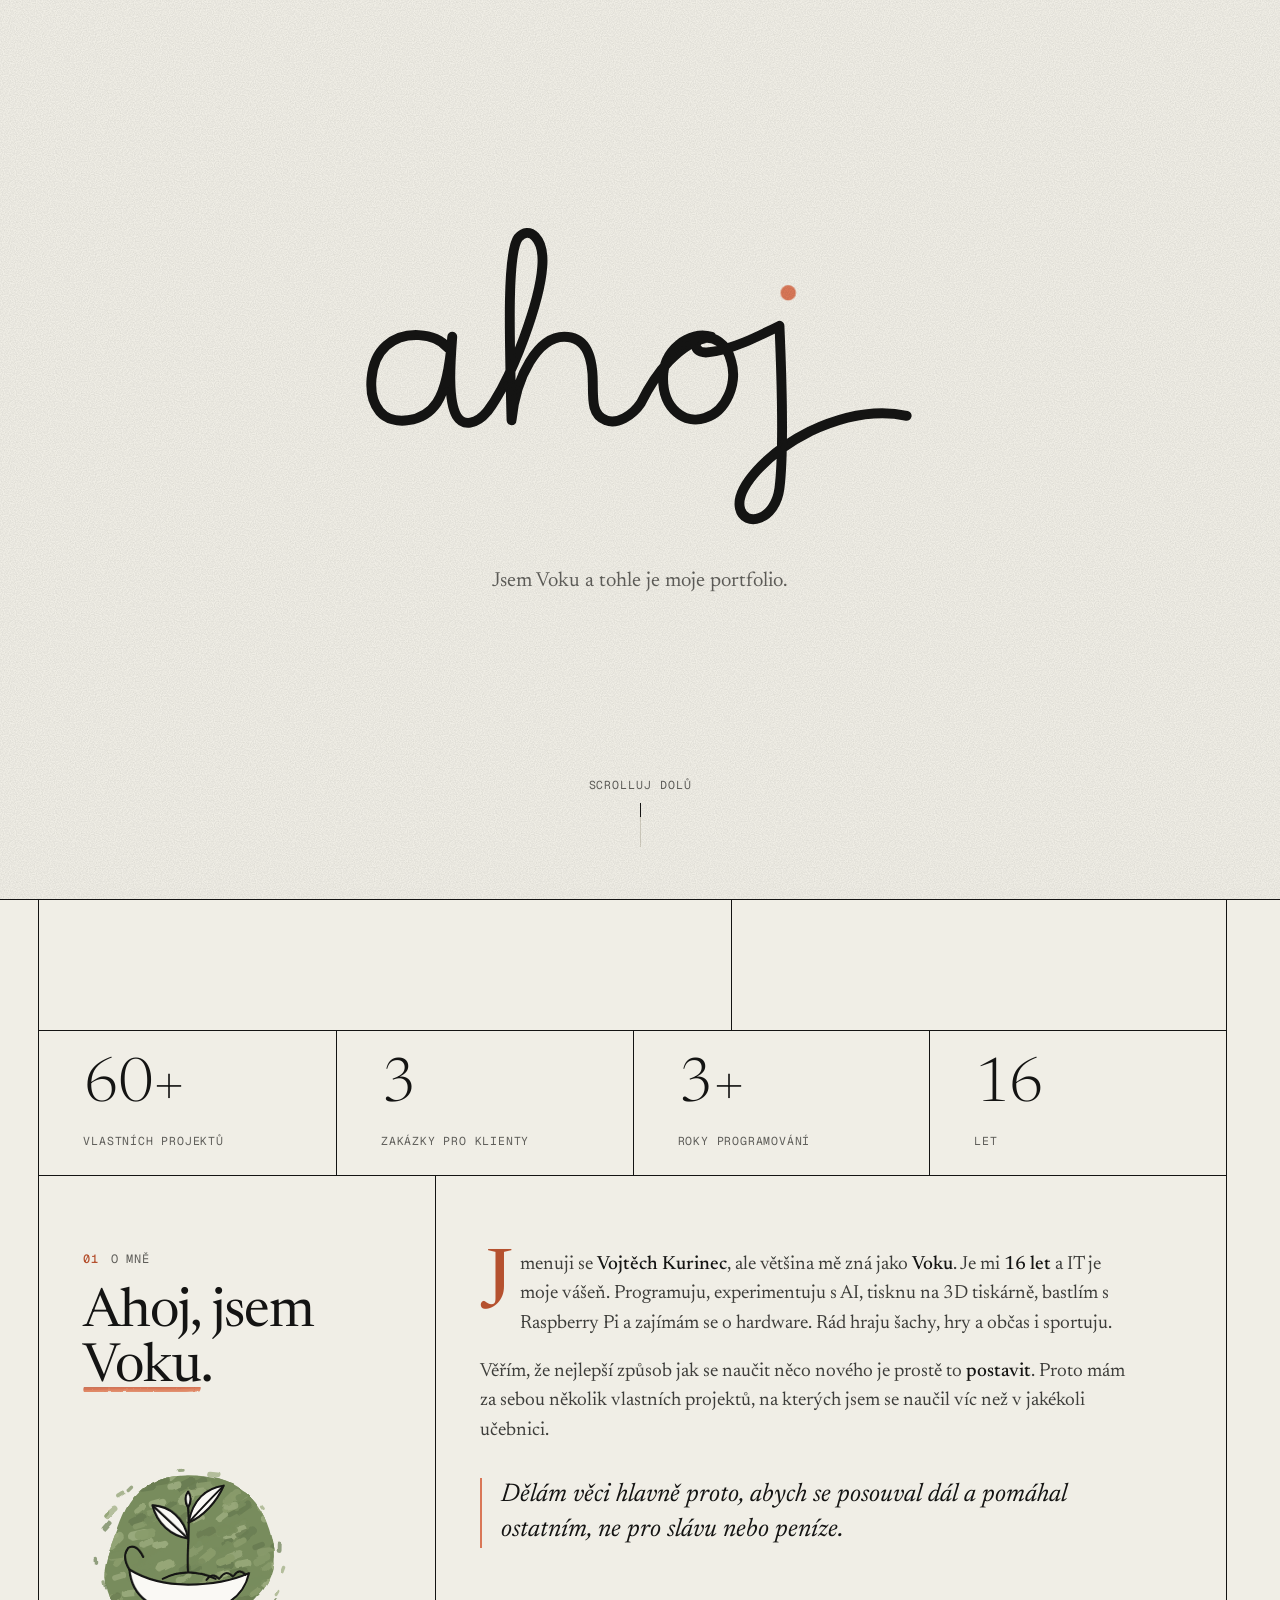
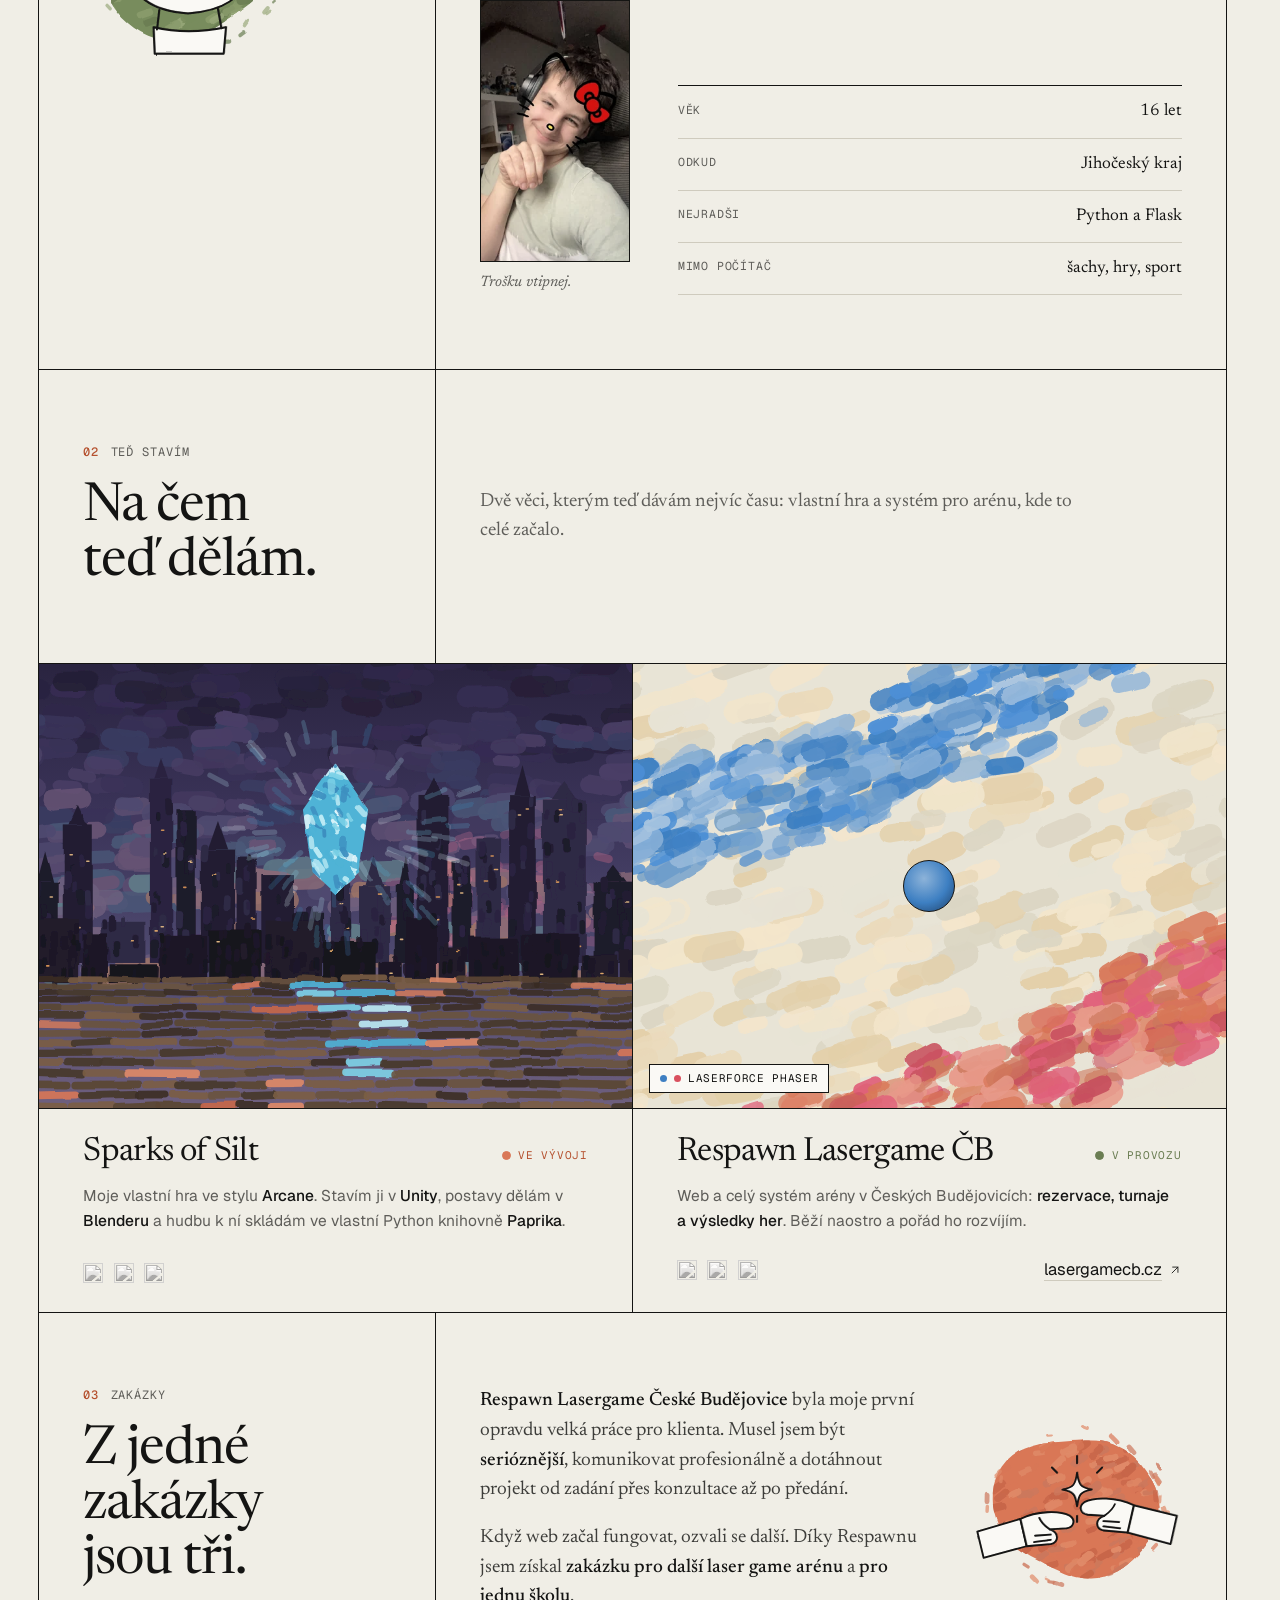
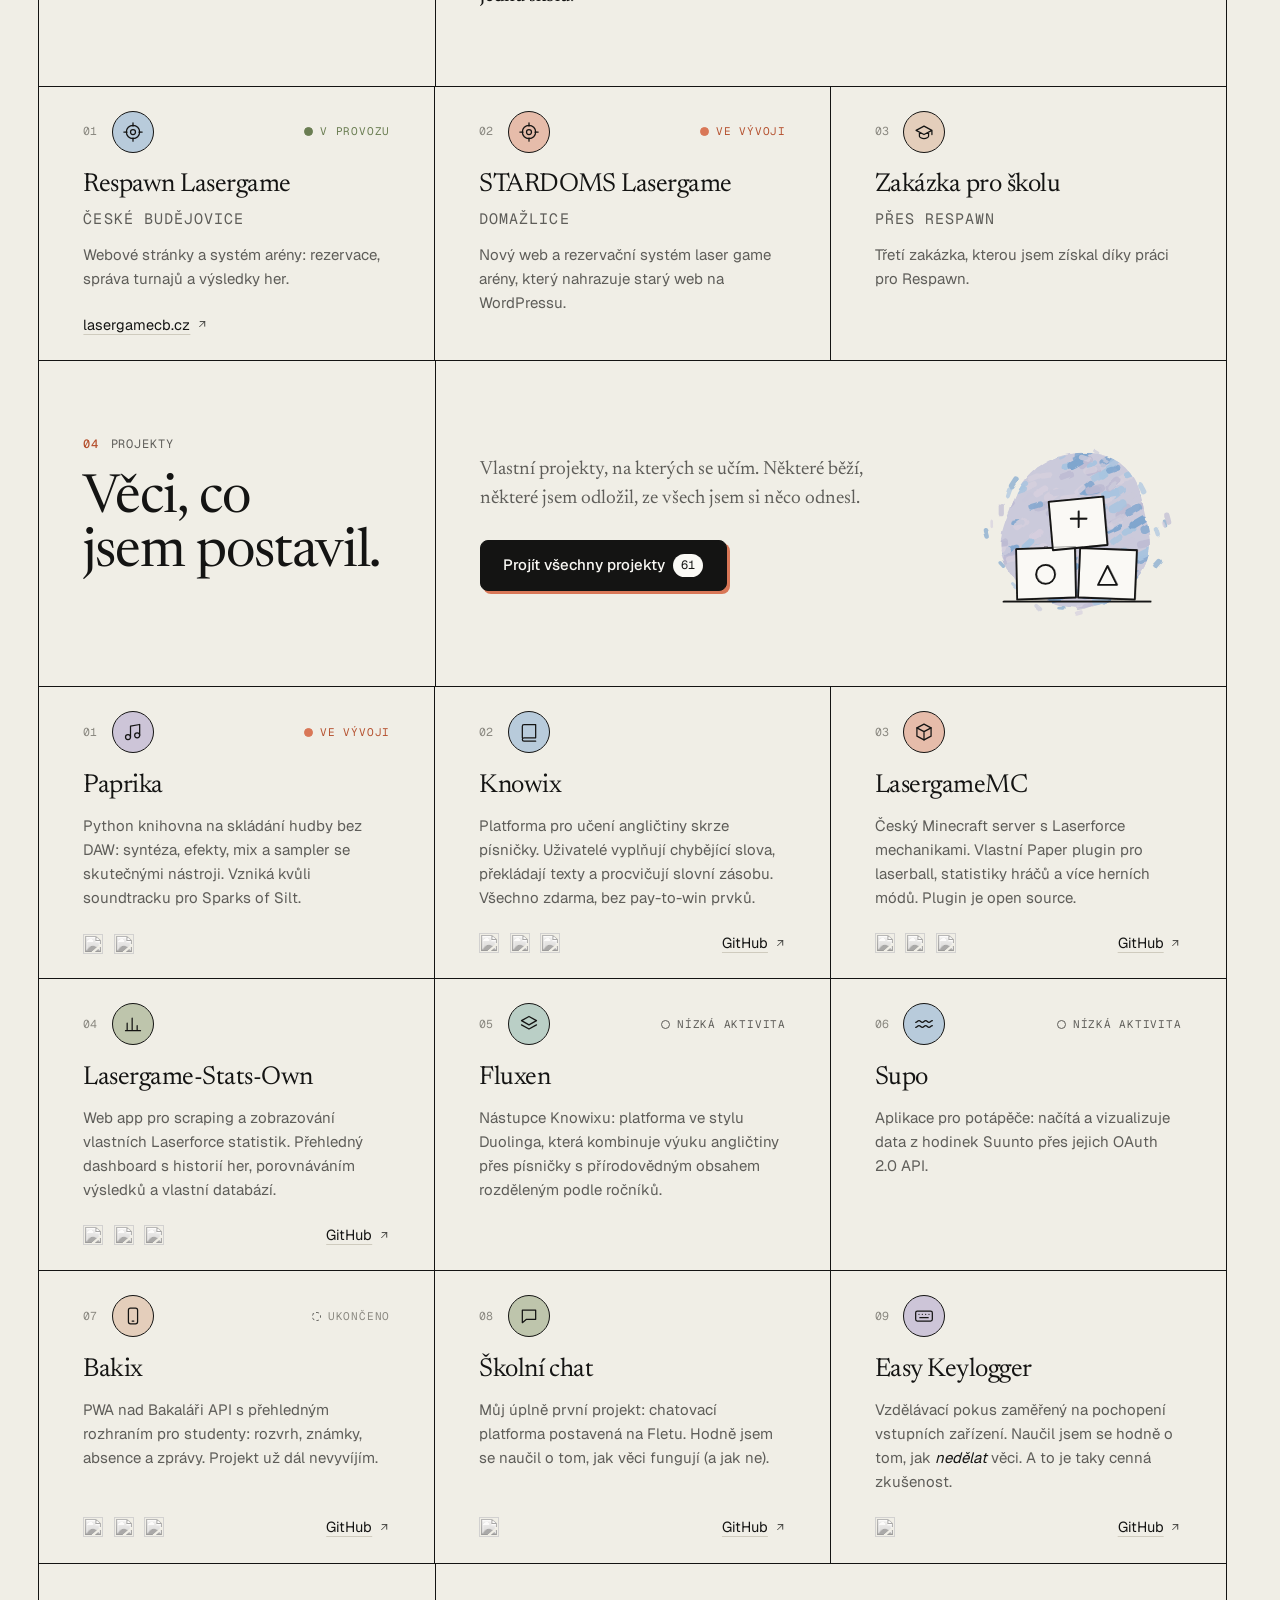
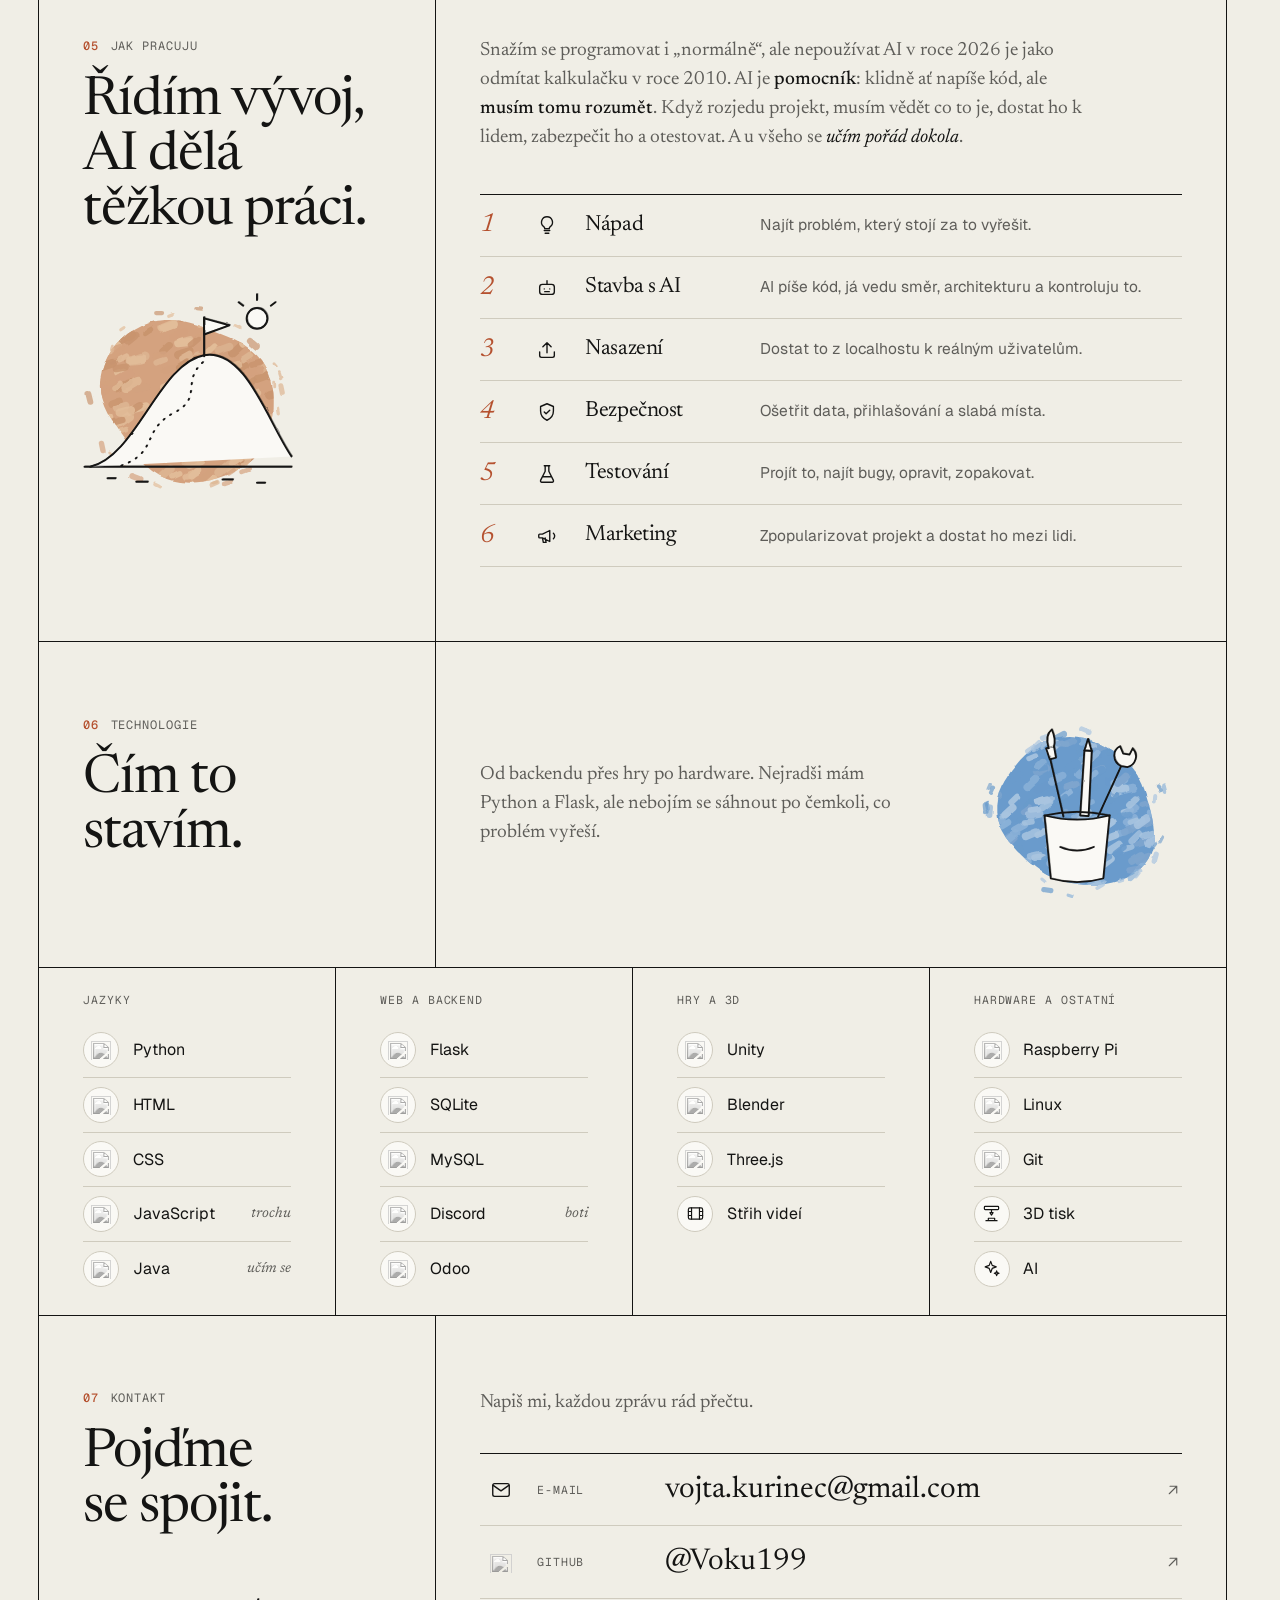
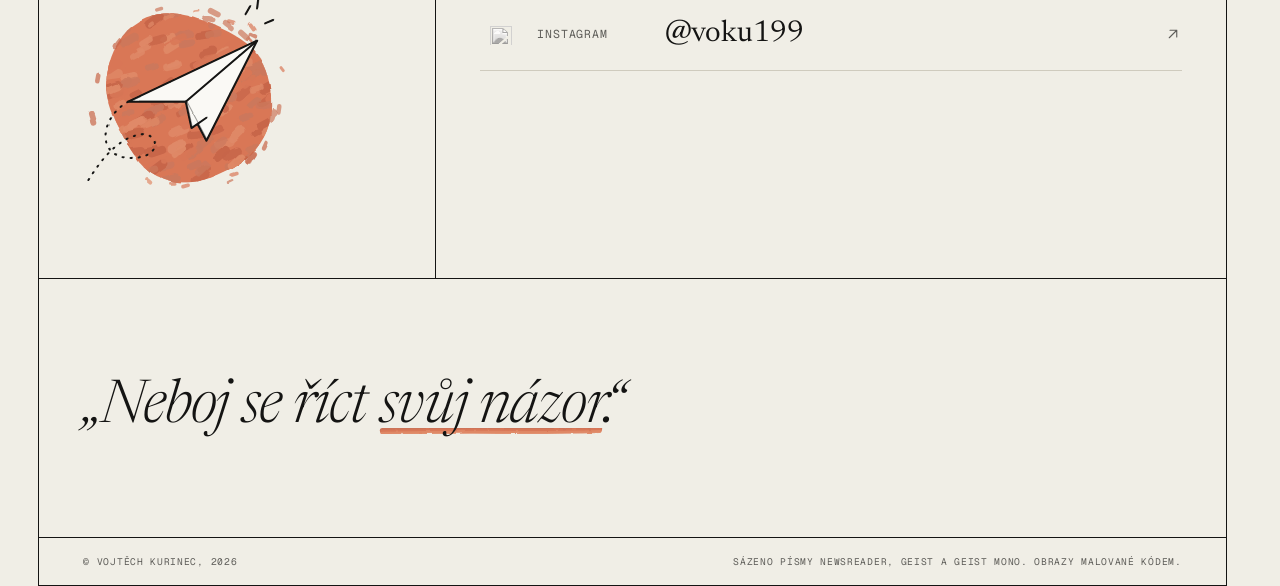
==== commit 8132dd96: "Archiv projektů generovaný z monorepa, SEO a nasazení na vokudev.cz - projekty/: archiv všech 61 pro" ====
--- a/index.html
+++ b/index.html
@@ -4,25 +4,28 @@
 <meta charset="UTF-8">
 <meta name="viewport" content="width=device-width, initial-scale=1.0">
 <title>Vojtěch "Voku" Kurinec | Portfolio</title>
-<meta name="description" content="Portfolio Vojtěcha „Voku“ Kurince, mladého vývojáře z jižních Čech. Weby a rezervační systémy pro laser game arény, hra Sparks of Silt v Unity a vlastní projekty v Pythonu.">
+<meta name="description" content="Vojtěch „Voku“ Kurinec, mladý vývojář z jižních Čech. Weby a rezervace pro laser game arény, hra Sparks of Silt a přes 60 vlastních projektů v Pythonu.">
 <meta name="author" content="Vojtěch Kurinec">
-<meta name="robots" content="index, follow">
+<meta name="robots" content="index, follow, max-image-preview:large">
+<link rel="apple-touch-icon" href="apple-touch-icon.png">
+<link rel="alternate" type="application/json" href="projekty/projects.json" title="Všechny projekty (JSON)">
 <meta name="theme-color" content="#F0EEE6">
-<link rel="canonical" href="https://voku199.github.io/Portfolio/">
+<link rel="canonical" href="https://vokudev.cz/">
 <meta property="og:type" content="website">
-<meta property="og:url" content="https://voku199.github.io/Portfolio/">
+<meta property="og:url" content="https://vokudev.cz/">
 <meta property="og:locale" content="cs_CZ">
 <meta property="og:locale:alternate" content="en_US">
 <meta property="og:site_name" content="Voku Portfolio">
 <meta property="og:title" content="Vojtěch &quot;Voku&quot; Kurinec | Portfolio">
 <meta property="og:description" content="Mladý vývojář z jižních Čech: weby pro laser game arény, hra Sparks of Silt a vlastní projekty.">
-<meta property="og:image" content="https://voku199.github.io/Portfolio/og-image.png">
+<meta property="og:image" content="https://vokudev.cz/og-image.png">
 <meta property="og:image:width" content="1200">
 <meta property="og:image:height" content="630">
+<meta property="og:image:alt" content="Vojtěch „Voku“ Kurinec, portfolio mladého vývojáře z jižních Čech">
 <meta name="twitter:card" content="summary_large_image">
 <meta name="twitter:title" content="Vojtěch &quot;Voku&quot; Kurinec | Portfolio">
 <meta name="twitter:description" content="Mladý vývojář z jižních Čech: weby pro laser game arény, hra Sparks of Silt a vlastní projekty.">
-<meta name="twitter:image" content="https://voku199.github.io/Portfolio/og-image.png">
+<meta name="twitter:image" content="https://vokudev.cz/og-image.png">
 <link rel="icon" href="favicon.svg" type="image/svg+xml">
 <link rel="preload" as="image" href="img/hero.svg" type="image/svg+xml">
 <link rel="preconnect" href="https://fonts.googleapis.com">
@@ -49,19 +52,43 @@
 <script type="application/ld+json">
 {
   "@context": "https://schema.org",
-  "@type": "Person",
-  "name": "Vojtěch Kurinec",
-  "alternateName": "Voku",
-  "url": "https://voku199.github.io/Portfolio/",
-  "image": "https://voku199.github.io/Portfolio/og-image.png",
-  "email": "vojta.kurinec@gmail.com",
-  "jobTitle": "Vývojář",
-  "address": { "@type": "PostalAddress", "addressRegion": "Jihočeský kraj", "addressCountry": "CZ" },
-  "sameAs": [
-    "https://github.com/Voku199",
-    "https://instagram.com/voku199"
-  ],
-  "knowsAbout": ["Python", "Flask", "JavaScript", "Java", "Unity", "Blender", "Raspberry Pi", "3D tisk", "AI"]
+  "@graph": [
+    {
+      "@type": "Person",
+      "@id": "https://vokudev.cz/#voku",
+      "name": "Vojtěch Kurinec",
+      "alternateName": "Voku",
+      "url": "https://vokudev.cz/",
+      "image": "https://vokudev.cz/ja_seriozne.webp",
+      "email": "vojta.kurinec@gmail.com",
+      "jobTitle": "Vývojář",
+      "address": { "@type": "PostalAddress", "addressRegion": "Jihočeský kraj", "addressCountry": "CZ" },
+      "sameAs": [
+        "https://github.com/Voku199",
+        "https://instagram.com/voku199"
+      ],
+      "knowsAbout": ["Python", "Flask", "JavaScript", "Java", "WebXR", "three.js", "Unity", "Blender", "Raspberry Pi", "3D tisk", "AI"]
+    },
+    {
+      "@type": "WebSite",
+      "@id": "https://vokudev.cz/#web",
+      "url": "https://vokudev.cz/",
+      "name": "Voku Portfolio",
+      "inLanguage": ["cs", "en"],
+      "publisher": { "@id": "https://vokudev.cz/#voku" }
+    },
+    {
+      "@type": "ProfilePage",
+      "@id": "https://vokudev.cz/#page",
+      "url": "https://vokudev.cz/",
+      "name": "Vojtěch \"Voku\" Kurinec | Portfolio",
+      "inLanguage": "cs",
+      "isPartOf": { "@id": "https://vokudev.cz/#web" },
+      "mainEntity": { "@id": "https://vokudev.cz/#voku" },
+      "primaryImageOfPage": "https://vokudev.cz/og-image.png",
+      "hasPart": { "@type": "CollectionPage", "@id": "https://vokudev.cz/projekty/#page", "url": "https://vokudev.cz/projekty/" }
+    }
+  ]
 }
 </script>
 <style>
@@ -489,6 +516,9 @@
 }
 .btn:hover { transform: translate(-2px, -2px); box-shadow: 5px 5px 0 var(--clay); }
 .btn:active { transform: translate(1px, 1px); box-shadow: 1px 1px 0 var(--clay); }
+/* odkaz z vybranych projektu do generovaneho archivu (projekty/) */
+.archive-intro { display: flex; flex-direction: column; align-items: flex-start; gap: 1.6rem; }
+.archive-intro .btn b { font-family: var(--mono); font-weight: 400; font-size: 12px; color: var(--ink); background: var(--paper); border-radius: 999px; padding: .1rem .5rem; }
 
 /* Uvodni animace: jmeno vyjede, obraz se odkryje jako opona, tah stetcem se dotahne */
 .mask { display: block; overflow: hidden; padding-bottom: .08em; margin-bottom: -.08em; }
@@ -1113,6 +1143,7 @@
       <a href="#now" data-i18n="navNow">Teď stavím</a>
       <a href="#clients" data-i18n="navClients">Zakázky</a>
       <a href="#projects" data-i18n="navProjects">Projekty</a>
+      <a href="projekty/" data-i18n="navArchive">Archiv</a>
       <a href="#how" data-i18n="navHow">Jak pracuju</a>
       <a href="#tech" data-i18n="navTech">Technologie</a>
       <a href="#contact" data-i18n="navContact">Kontakt</a>
@@ -1136,6 +1167,7 @@
   <a href="#how"><span class="kicker">05</span><span data-i18n="navHow">Jak pracuju</span></a>
   <a href="#tech"><span class="kicker">06</span><span data-i18n="navTech">Technologie</span></a>
   <a href="#contact"><span class="kicker">07</span><span data-i18n="navContact">Kontakt</span></a>
+  <a href="projekty/"><span class="kicker">↗</span><span data-i18n="navArchiveAll">Všechny projekty</span></a>
 </div>
 
 <main id="main" class="wrap">
@@ -1189,7 +1221,7 @@
   </div>
 
   <div class="figures" aria-label="Voku v číslech">
-    <div><b>10+</b><span data-i18n="figProjects">vlastních projektů</span></div>
+    <div><b data-auto="projects">60+</b><span data-i18n="figProjects">vlastních projektů</span></div>
     <div><b>3</b><span data-i18n="figClients">zakázky pro klienty</span></div>
     <div><b>3+</b><span data-i18n="figYears">roky programování</span></div>
     <div><b>16</b><span data-i18n="figAge">let</span></div>
@@ -1339,7 +1371,10 @@
     <h2 class="block__title" data-i18n="projectsHeading">Věci, co jsem postavil.</h2>
   </div>
   <div class="block__body">
-    <p class="lead" data-i18n="projectsLead">Vlastní projekty, na kterých se učím. Některé běží, některé jsem odložil, ze všech jsem si něco odnesl.</p>
+    <div class="archive-intro">
+      <p class="lead" data-i18n="projectsLead">Vlastní projekty, na kterých se učím. Některé běží, některé jsem odložil, ze všech jsem si něco odnesl.</p>
+      <a class="btn" href="projekty/"><span data-i18n="archiveCta">Projít všechny projekty</span> <b data-auto="projects-n">61</b></a>
+    </div>
     <img class="spot" src="img/spot-blocks.svg" width="400" height="400" alt="" loading="lazy">
   </div>
 
@@ -1580,6 +1615,9 @@
     navProjects:       'Projekty',
     navTech:           'Technologie',
     navContact:        'Kontakt',
+    navArchive:        'Archiv',
+    navArchiveAll:     'Všechny projekty',
+    archiveCta:        'Projít všechny projekty',
     navHow:            'Jak pracuju',
     mastRegion:        'Jihočeský kraj, CZ',
     mastIssue:         'Vydání',
@@ -1677,6 +1715,9 @@
     navProjects:       'Projects',
     navTech:           'Tech',
     navContact:        'Contact',
+    navArchive:        'Archive',
+    navArchiveAll:     'All projects',
+    archiveCta:        'Browse every project',
     navHow:            'How I work',
     mastRegion:        'South Bohemia, CZ',
     mastIssue:         'Issue',
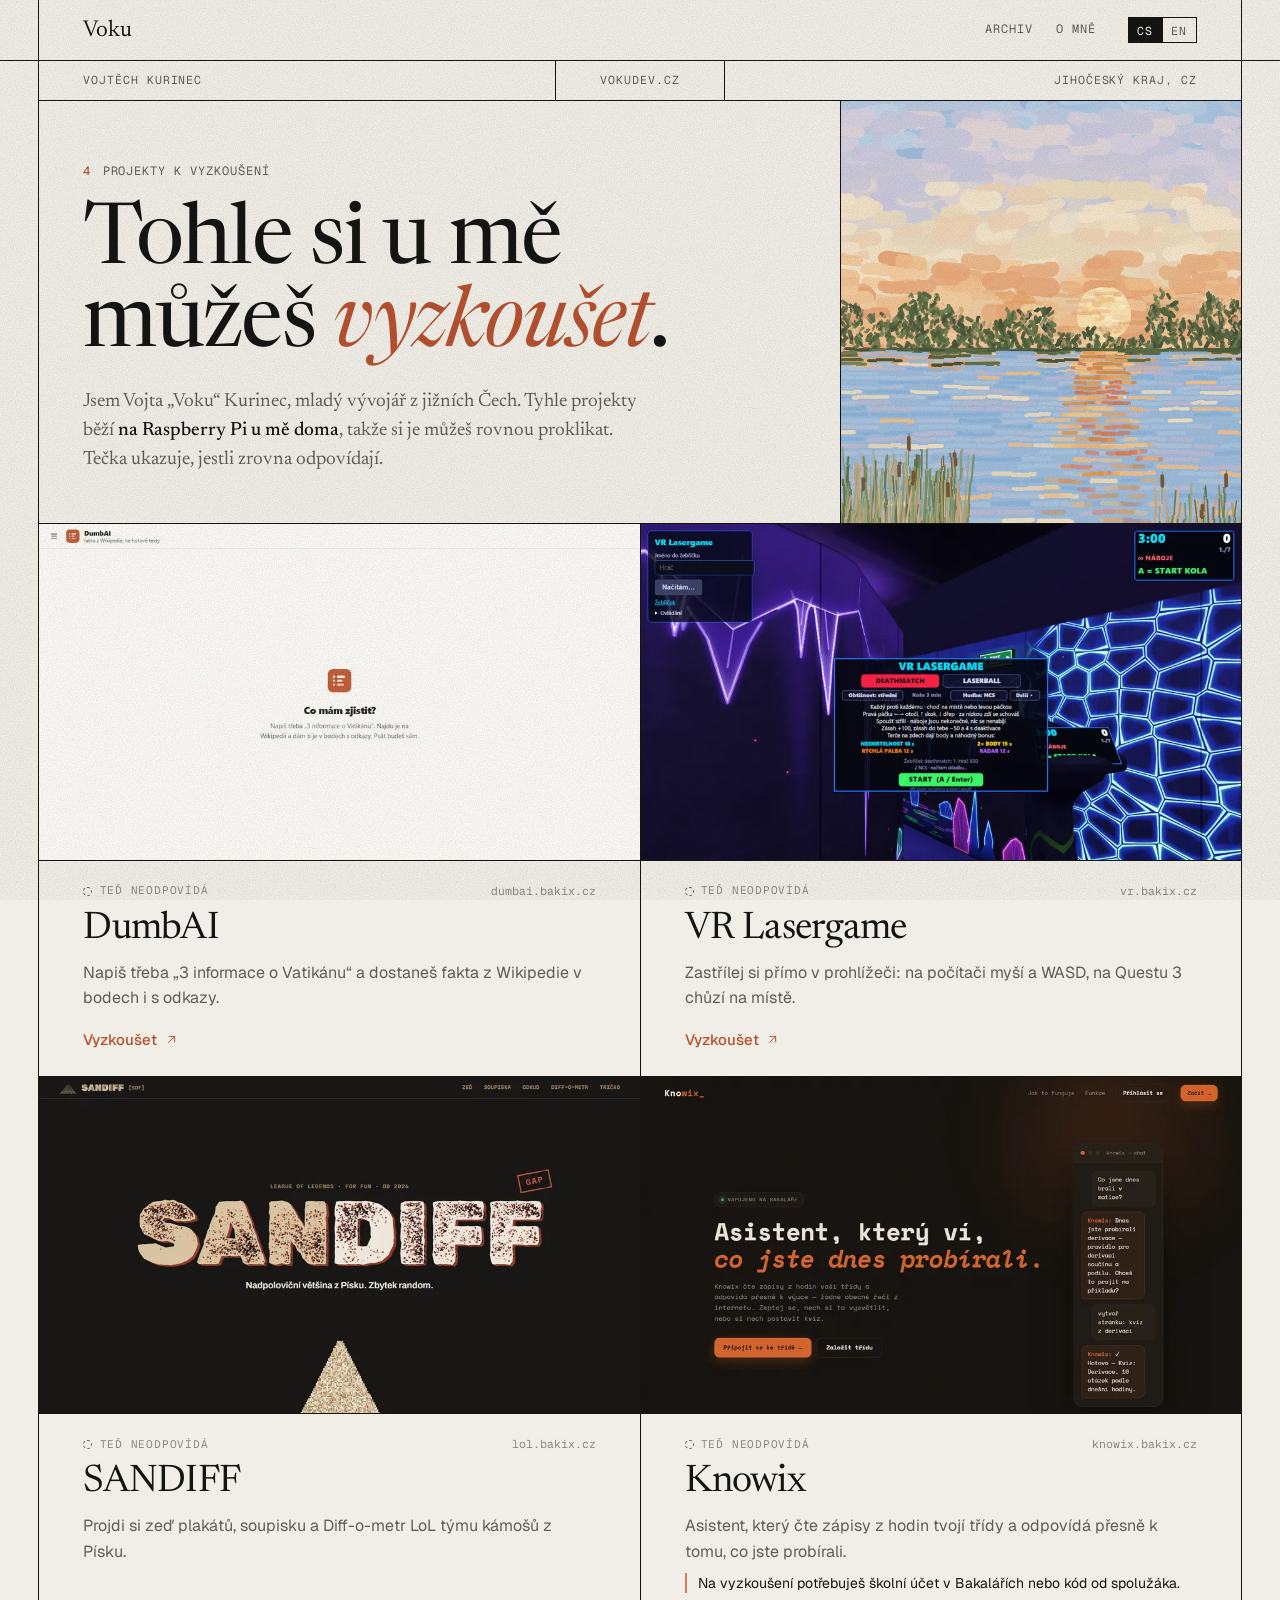
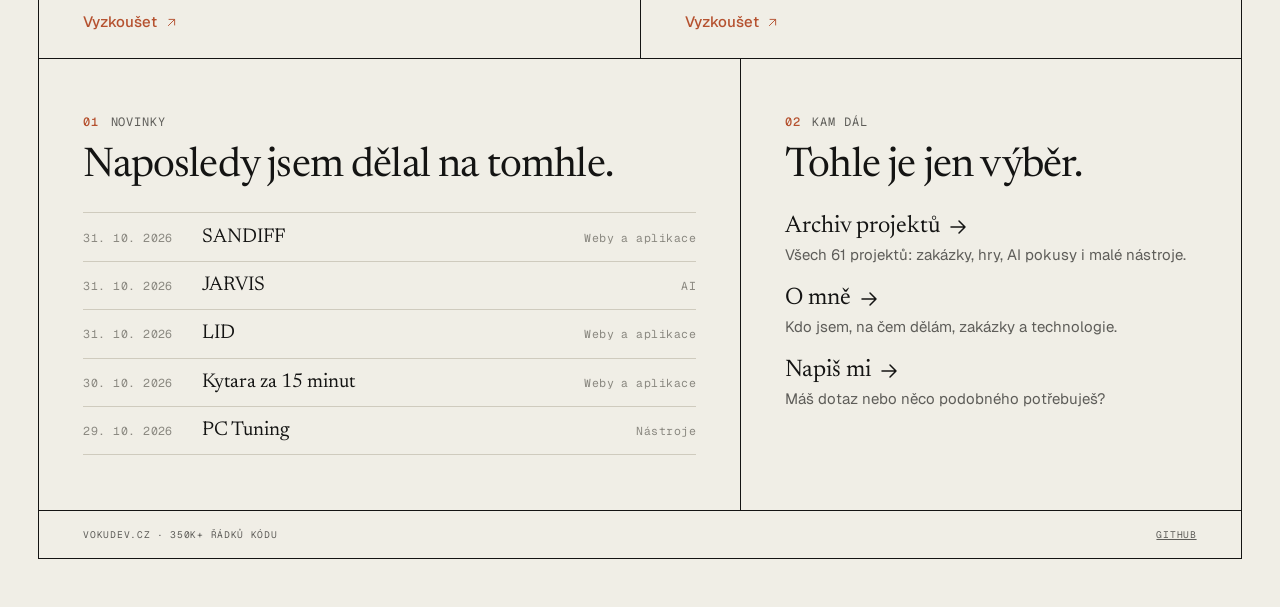
==== commit 63090e0f: "Rozcestník na hlavní stránce, portfolio přesunuté na /o-mne/ Hlavní stránka se generuje z projects_d" ====
--- a/index.html
+++ b/index.html
@@ -1,388 +1,185 @@
 <!DOCTYPE html>
+<!-- VYGENEROVÁNO: tools/build_projects.py z tools/rozcestnik.template.html. Needituj ručně, přepíše se. -->
 <html lang="cs">
 <head>
 <meta charset="UTF-8">
 <meta name="viewport" content="width=device-width, initial-scale=1.0">
-<title>Vojtěch "Voku" Kurinec | Portfolio</title>
-<meta name="description" content="Vojtěch „Voku“ Kurinec, mladý vývojář z jižních Čech. Weby a rezervace pro laser game arény, hra Sparks of Silt a přes 60 vlastních projektů v Pythonu.">
+<title>Vojtěch "Voku" Kurinec | Projekty k vyzkoušení</title>
+<meta name="description" content="Rozcestník projektů Vojtěcha „Voku“ Kurince. Weby, hry a AI nástroje, které si můžeš hned vyzkoušet, a archiv všech 61 projektů.">
 <meta name="author" content="Vojtěch Kurinec">
 <meta name="robots" content="index, follow, max-image-preview:large">
-<link rel="apple-touch-icon" href="apple-touch-icon.png">
-<link rel="alternate" type="application/json" href="projekty/projects.json" title="Všechny projekty (JSON)">
 <meta name="theme-color" content="#F0EEE6">
 <link rel="canonical" href="https://vokudev.cz/">
 <meta property="og:type" content="website">
 <meta property="og:url" content="https://vokudev.cz/">
 <meta property="og:locale" content="cs_CZ">
 <meta property="og:locale:alternate" content="en_US">
-<meta property="og:site_name" content="Voku Portfolio">
-<meta property="og:title" content="Vojtěch &quot;Voku&quot; Kurinec | Portfolio">
-<meta property="og:description" content="Mladý vývojář z jižních Čech: weby pro laser game arény, hra Sparks of Silt a vlastní projekty.">
+<meta property="og:site_name" content="Voku">
+<meta property="og:title" content="Projekty k vyzkoušení | Vojtěch &quot;Voku&quot; Kurinec">
+<meta property="og:description" content="Weby, hry a AI nástroje, které si můžeš hned vyzkoušet, a archiv všech 61 projektů.">
 <meta property="og:image" content="https://vokudev.cz/og-image.png">
 <meta property="og:image:width" content="1200">
 <meta property="og:image:height" content="630">
-<meta property="og:image:alt" content="Vojtěch „Voku“ Kurinec, portfolio mladého vývojáře z jižních Čech">
+<meta property="og:image:alt" content="Vojtěch „Voku“ Kurinec, mladý vývojář z jižních Čech">
 <meta name="twitter:card" content="summary_large_image">
-<meta name="twitter:title" content="Vojtěch &quot;Voku&quot; Kurinec | Portfolio">
-<meta name="twitter:description" content="Mladý vývojář z jižních Čech: weby pro laser game arény, hra Sparks of Silt a vlastní projekty.">
+<meta name="twitter:title" content="Projekty k vyzkoušení | Vojtěch &quot;Voku&quot; Kurinec">
+<meta name="twitter:description" content="Weby, hry a AI nástroje, které si můžeš hned vyzkoušet.">
 <meta name="twitter:image" content="https://vokudev.cz/og-image.png">
 <link rel="icon" href="favicon.svg" type="image/svg+xml">
-<link rel="preload" as="image" href="img/hero.svg" type="image/svg+xml">
+<link rel="apple-touch-icon" href="apple-touch-icon.png">
+<link rel="alternate" type="application/json" href="projekty/projects.json" title="Všechny projekty (JSON)">
 <link rel="preconnect" href="https://fonts.googleapis.com">
 <link rel="preconnect" href="https://fonts.gstatic.com" crossorigin>
-<link rel="preconnect" href="https://cdn.jsdelivr.net" crossorigin>
 <link rel="stylesheet" href="https://fonts.googleapis.com/css2?family=Geist:wght@300..600&family=Geist+Mono:wght@400;500&family=Newsreader:ital,opsz,wght@0,6..72,300..500;1,6..72,300..500&display=swap">
 <script>
-/* js + rozhodnuti o uvodnim "ahoj" jeste pred prvnim vykreslenim, at stranka neblikne.
-   Ahoj jen pri prvni navsteve; ?intro ho vynuti znovu, odkaz na kotvu (#kontakt) ho preskoci. */
-(function (d) {
-  d.classList.add('js');
-  try {
-    var force = /[?&]intro\b/.test(location.search);
-    var deep = location.hash && location.hash !== '#top';
-    var calm = matchMedia('(prefers-reduced-motion: reduce)').matches;
-    if (force || (!localStorage.getItem('hello') && !deep && !calm)) {
-      d.classList.add('is-hello');
-      /* pojistka: kdyby hlavni skript spadl, opona nesmi zustat viset */
-      window.helloGuard = setTimeout(function () { d.classList.remove('is-hello'); }, 6000);
-    }
-  } catch (e) {}
-})(document.documentElement);
+/* Staré odkazy na portfolio (vokudev.cz/#contact) míří dál na správné místo. */
+if (/^#(about|now|clients|projects|how|tech|contact)$/.test(location.hash)) location.replace('o-mne/' + location.hash);
+document.documentElement.classList.add('js');
 </script>
 <script type="application/ld+json">
 {
-  "@context": "https://schema.org",
-  "@graph": [
+ "@context": "https://schema.org",
+ "@graph": [
+  {
+   "@type": "WebSite",
+   "@id": "https://vokudev.cz/#web",
+   "url": "https://vokudev.cz/",
+   "name": "Voku",
+   "inLanguage": [
+    "cs",
+    "en"
+   ],
+   "publisher": {
+    "@id": "https://vokudev.cz/#voku"
+   }
+  },
+  {
+   "@type": "Person",
+   "@id": "https://vokudev.cz/#voku",
+   "name": "Vojtěch Kurinec",
+   "alternateName": "Voku",
+   "url": "https://vokudev.cz/o-mne/"
+  },
+  {
+   "@type": "WebPage",
+   "@id": "https://vokudev.cz/#page",
+   "url": "https://vokudev.cz/",
+   "inLanguage": "cs",
+   "name": "Vojtěch \"Voku\" Kurinec | Projekty k vyzkoušení",
+   "isPartOf": {
+    "@id": "https://vokudev.cz/#web"
+   },
+   "about": {
+    "@id": "https://vokudev.cz/#voku"
+   },
+   "primaryImageOfPage": "https://vokudev.cz/og-image.png",
+   "hasPart": [
     {
-      "@type": "Person",
-      "@id": "https://vokudev.cz/#voku",
-      "name": "Vojtěch Kurinec",
-      "alternateName": "Voku",
-      "url": "https://vokudev.cz/",
-      "image": "https://vokudev.cz/ja_seriozne.webp",
-      "email": "vojta.kurinec@gmail.com",
-      "jobTitle": "Vývojář",
-      "address": { "@type": "PostalAddress", "addressRegion": "Jihočeský kraj", "addressCountry": "CZ" },
-      "sameAs": [
-        "https://github.com/Voku199",
-        "https://instagram.com/voku199"
-      ],
-      "knowsAbout": ["Python", "Flask", "JavaScript", "Java", "WebXR", "three.js", "Unity", "Blender", "Raspberry Pi", "3D tisk", "AI"]
+     "@type": "ProfilePage",
+     "@id": "https://vokudev.cz/o-mne/#page",
+     "url": "https://vokudev.cz/o-mne/"
     },
     {
-      "@type": "WebSite",
-      "@id": "https://vokudev.cz/#web",
-      "url": "https://vokudev.cz/",
-      "name": "Voku Portfolio",
-      "inLanguage": ["cs", "en"],
-      "publisher": { "@id": "https://vokudev.cz/#voku" }
-    },
-    {
-      "@type": "ProfilePage",
-      "@id": "https://vokudev.cz/#page",
-      "url": "https://vokudev.cz/",
-      "name": "Vojtěch \"Voku\" Kurinec | Portfolio",
-      "inLanguage": "cs",
-      "isPartOf": { "@id": "https://vokudev.cz/#web" },
-      "mainEntity": { "@id": "https://vokudev.cz/#voku" },
-      "primaryImageOfPage": "https://vokudev.cz/og-image.png",
-      "hasPart": { "@type": "CollectionPage", "@id": "https://vokudev.cz/projekty/#page", "url": "https://vokudev.cz/projekty/" }
+     "@type": "CollectionPage",
+     "@id": "https://vokudev.cz/projekty/#page",
+     "url": "https://vokudev.cz/projekty/"
     }
-  ]
+   ],
+   "mainEntity": {
+    "@type": "ItemList",
+    "numberOfItems": 4,
+    "itemListElement": [
+     {
+      "@type": "ListItem",
+      "position": 1,
+      "url": "https://dumbai.bakix.cz",
+      "name": "DumbAI"
+     },
+     {
+      "@type": "ListItem",
+      "position": 2,
+      "url": "https://vr.bakix.cz",
+      "name": "VR Lasergame"
+     },
+     {
+      "@type": "ListItem",
+      "position": 3,
+      "url": "https://lol.bakix.cz",
+      "name": "SANDIFF"
+     },
+     {
+      "@type": "ListItem",
+      "position": 4,
+      "url": "https://knowix.bakix.cz",
+      "name": "Knowix"
+     }
+    ]
+   }
+  }
+ ]
 }
 </script>
 <style>
-/* ════════════════════════════════════════════════════════════
-   VOKU PORTFOLIO
-   slonovinovy papir / inkoust / terakota
-   Tistene noviny s priznanou mrizkou: tenke cerne linky drzi
-   sloupce i bunky, hodne vzduchu, serif nese text.
-   Obrazy a ilustrace jsou malovane kodem (tools/paint.py):
-   impresionisticke tahy stetcem + naivni perokresba.
-   ════════════════════════════════════════════════════════════ */
+/* Stejný papír, inkoust a terakota jako o-mne/ a projekty/. */
 :root {
-  --bg:      #F0EEE6;
-  --paper:   #FAF9F5;
-  --sand:    #E8E4D6;
-  --ink:     #141413;
-  --muted:   #5E5D59;
-  --faint:   #8A8880;
-  --hair:    #CFCBBE;
-  --clay:    #D97757;
-  --clay-2:  #B5512F;
-  --olive:   #6A7D52;
-
-  /* barvy projektovych dlazdic - zemite, at ladi s obrazy */
-  --c-blue:   #6A9BCC;
-  --c-red:    #D97757;
-  --c-green:  #788C5D;
-  --c-amber:  #D4A27F;
-  --c-violet: #9C8CC4;
-  --c-teal:   #6FA39A;
-
-  --serif:  'Newsreader', 'Iowan Old Style', Georgia, serif;
-  --sans:   'Geist', system-ui, -apple-system, 'Segoe UI', sans-serif;
-  --mono:   'Geist Mono', ui-monospace, 'Cascadia Mono', Consolas, monospace;
-  --ease:   cubic-bezier(.22, 1, .36, 1);
+  --bg: #F0EEE6; --paper: #FAF9F5; --sand: #E8E4D6;
+  --ink: #141413; --muted: #5E5D59; --faint: #8A8880; --hair: #CFCBBE;
+  --clay: #D97757; --clay-2: #B5512F; --olive: #6A7D52;
+  --serif: 'Newsreader', 'Iowan Old Style', Georgia, serif;
+  --sans: 'Geist', system-ui, -apple-system, 'Segoe UI', sans-serif;
+  --mono: 'Geist Mono', ui-monospace, 'Cascadia Mono', Consolas, monospace;
+  --ease: cubic-bezier(.22, 1, .36, 1);
   --gutter: clamp(16px, 3.6vw, 44px);
-  --outer:  clamp(0px, 3vw, 40px);
-  --max:    1240px;
-  --navh:   60px;
-}
-
+  --outer: clamp(0px, 3vw, 40px);
+  --max: 1240px;
+  --navh: 60px;
+}
 * { box-sizing: border-box; margin: 0; padding: 0; }
-
 html { scroll-behavior: smooth; -webkit-text-size-adjust: 100%; }
 section[id] { scroll-margin-top: var(--navh); }
 html, body { overflow-x: clip; }
-
 body {
-  font-family: var(--sans);
-  font-size: 16.5px;
-  line-height: 1.6;
-  background: var(--bg);
-  color: var(--ink);
-  -webkit-font-smoothing: antialiased;
-  text-rendering: optimizeLegibility;
-}
-/* zrnitost papiru pres celou stranku */
+  font-family: var(--sans); font-size: 16.5px; line-height: 1.6;
+  background: var(--bg); color: var(--ink);
+  -webkit-font-smoothing: antialiased; text-rendering: optimizeLegibility;
+}
 body::after {
-  content: '';
-  position: fixed;
-  inset: 0;
-  z-index: 2000;
-  pointer-events: none;
-  opacity: .55;
-  mix-blend-mode: multiply;
+  content: ''; position: fixed; inset: 0; z-index: 2000; pointer-events: none; opacity: .55; mix-blend-mode: multiply;
   background-image: url("data:image/svg+xml,%3Csvg xmlns='http://www.w3.org/2000/svg' width='220' height='220'%3E%3Cfilter id='n'%3E%3CfeTurbulence type='fractalNoise' baseFrequency='.85' numOctaves='2' stitchTiles='stitch'/%3E%3CfeColorMatrix values='0 0 0 0 .08 0 0 0 0 .08 0 0 0 0 .07 .35 0 0 0 -.1'/%3E%3C/filter%3E%3Crect width='100%25' height='100%25' filter='url(%23n)'/%3E%3C/svg%3E");
 }
-
 ::selection { background: var(--clay); color: var(--paper); }
 a { color: inherit; }
 img { display: block; max-width: 100%; height: auto; }
-
-:focus-visible {
-  outline: 2px solid var(--clay-2);
-  outline-offset: 3px;
-}
-
-h1, h2, h3 {
-  font-family: var(--serif);
-  font-optical-sizing: auto;
-  font-weight: 400;
-  letter-spacing: -.02em;
-  text-wrap: balance;
-}
-
-/* sloupec stranky: na sirsich displejich ho drzi dve svisle linky */
-.wrap {
-  width: min(var(--max), 100% - 2 * var(--outer));
-  margin-inline: auto;
-}
-@media (min-width: 900px) {
-  .wrap { border-left: 1px solid var(--ink); border-right: 1px solid var(--ink); }
-}
-
-.kicker {
-  display: flex;
-  align-items: center;
-  gap: .7rem;
-  font-family: var(--mono);
-  font-size: 12px;
-  font-weight: 400;
-  letter-spacing: .08em;
-  text-transform: uppercase;
-  color: var(--muted);
-}
+:focus-visible { outline: 2px solid var(--clay-2); outline-offset: 3px; }
+h1, h2, h3 { font-family: var(--serif); font-optical-sizing: auto; font-weight: 400; letter-spacing: -.02em; text-wrap: balance; }
+
+.wrap { width: min(var(--max), 100% - 2 * var(--outer)); margin-inline: auto; }
+@media (min-width: 900px) { .wrap { border-left: 1px solid var(--ink); border-right: 1px solid var(--ink); } }
+
+.kicker { display: flex; align-items: center; gap: .7rem; font-family: var(--mono); font-size: 12px; letter-spacing: .08em; text-transform: uppercase; color: var(--muted); }
 .kicker b { font-weight: 500; color: var(--clay-2); }
-
-/* ikony ze spritu */
-.i {
-  width: 1em; height: 1em;
-  flex: none;
-  fill: none;
-  stroke: currentColor;
-  stroke-width: 1.5;
-  stroke-linecap: round;
-  stroke-linejoin: round;
-}
-/* loga technologii: v klidu jako tisk (sede), barva az pod mysi */
-.logo {
-  width: 24px; height: 24px;
-  object-fit: contain;
-  flex: none;
-  filter: grayscale(1) contrast(1.15);
-  opacity: .78;
-  transition: filter .35s, opacity .35s;
-}
-li:hover > .logo, li:hover .logo, a:hover .logo { filter: none; opacity: 1; }
-
-.link {
-  display: inline-flex;
-  align-items: center;
-  gap: .35rem;
-  text-decoration: underline;
-  text-decoration-color: var(--hair);
-  text-decoration-thickness: 1px;
-  text-underline-offset: .28em;
-  transition: text-decoration-color .25s, color .25s;
-}
-.link:hover { color: var(--clay-2); text-decoration-color: var(--clay); }
-.link .i { font-size: .85em; }
-
-/* tah stetcem pod slovem */
-.brush {
-  background: url("img/brush.svg") left 96% / 100% .2em no-repeat;
-  padding-bottom: .03em;
-}
-
-.skip {
-  position: absolute;
-  left: 1rem;
-  top: -100px;
-  z-index: 3000;
-  background: var(--ink);
-  color: var(--paper);
-  font-size: 14px;
-  font-weight: 500;
-  text-decoration: none;
-  padding: .6rem 1rem;
-  transition: top .2s var(--ease);
-}
+.i { width: 1em; height: 1em; flex: none; fill: none; stroke: currentColor; stroke-width: 1.5; stroke-linecap: round; stroke-linejoin: round; }
+.lead { max-width: 52ch; font-family: var(--serif); font-size: clamp(18px, 1.5vw, 20px); line-height: 1.5; color: var(--muted); }
+.lead strong { color: var(--ink); font-weight: 500; }
+.skip { position: absolute; left: 1rem; top: -100px; z-index: 3000; background: var(--ink); color: var(--paper); font-size: 14px; font-weight: 500; text-decoration: none; padding: .6rem 1rem; transition: top .2s var(--ease); }
 .skip:focus { top: 1rem; }
 
-/* ── Nav ────────────────────────────────────────────────── */
-.nav {
-  position: sticky;
-  top: 0;
-  z-index: 1000;
-  background: color-mix(in srgb, var(--bg) 88%, transparent);
-  -webkit-backdrop-filter: blur(12px);
-  backdrop-filter: blur(12px);
-  border-bottom: 1px solid var(--ink);
-}
-.nav__inner {
-  height: var(--navh);
-  display: flex;
-  align-items: center;
-  gap: 2.4rem;
-  padding: 0 var(--gutter);
-}
-.nav__logo {
-  display: flex;
-  align-items: baseline;
-  gap: .6rem;
-  font-family: var(--serif);
-  font-size: 23px;
-  letter-spacing: -.01em;
-  text-decoration: none;
-  line-height: 1;
-}
-.nav__logo small {
-  font-family: var(--mono);
-  font-size: 11px;
-  letter-spacing: .08em;
-  text-transform: uppercase;
-  color: var(--muted);
-}
-.nav__links {
-  display: flex;
-  gap: 1.5rem;
-  margin-right: auto;
-  font-family: var(--mono);
-  font-size: 12px;
-  letter-spacing: .07em;
-  text-transform: uppercase;
-}
-.nav__links a { color: var(--muted); text-decoration: none; transition: color .2s; }
+/* ── Nav ── */
+.nav { position: sticky; top: 0; z-index: 1000; background: color-mix(in srgb, var(--bg) 88%, transparent); -webkit-backdrop-filter: blur(12px); backdrop-filter: blur(12px); border-bottom: 1px solid var(--ink); }
+.nav__inner { height: var(--navh); display: flex; align-items: center; gap: 2rem; padding: 0 var(--gutter); }
+.nav__logo { display: flex; align-items: baseline; gap: .6rem; font-family: var(--serif); font-size: 23px; letter-spacing: -.01em; text-decoration: none; line-height: 1; }
+.nav__links { display: flex; gap: 1.5rem; margin-left: auto; font-family: var(--mono); font-size: 12px; letter-spacing: .07em; text-transform: uppercase; }
+.nav__links a { color: var(--muted); text-decoration: none; white-space: nowrap; transition: color .2s; }
 .nav__links a:hover { color: var(--ink); }
-.nav__actions { display: flex; align-items: center; gap: 1rem; margin-left: auto; }
-
-.lang-switch { display: flex; border: 1px solid var(--ink); }
-.lang-switch button {
-  background: none;
-  border: none;
-  font-family: var(--mono);
-  font-size: 11.5px;
-  letter-spacing: .06em;
-  color: var(--muted);
-  padding: .3rem .55rem;
-  cursor: pointer;
-  transition: color .2s, background .2s;
-}
+.lang-switch { display: flex; flex: none; border: 1px solid var(--ink); }
+.lang-switch button { background: none; border: none; font-family: var(--mono); font-size: 11.5px; letter-spacing: .06em; color: var(--muted); padding: .3rem .55rem; cursor: pointer; transition: color .2s, background .2s; }
 .lang-switch button + button { border-left: 1px solid var(--ink); }
 .lang-switch button:hover { color: var(--ink); }
 .lang-switch button.active { background: var(--ink); color: var(--paper); }
-
-.nav__burger {
-  display: none;
-  width: 38px; height: 38px;
-  align-items: center;
-  justify-content: center;
-  background: none;
-  border: 1px solid var(--ink);
-  cursor: pointer;
-}
-.nav__burger span,
-.nav__burger span::before,
-.nav__burger span::after {
-  display: block;
-  width: 15px; height: 1.5px;
-  background: var(--ink);
-  transition: transform .35s var(--ease), background .2s;
-}
-.nav__burger span { position: relative; }
-.nav__burger span::before,
-.nav__burger span::after { content: ''; position: absolute; left: 0; }
-.nav__burger span::before { top: -5px; }
-.nav__burger span::after  { top: 5px; }
-.nav__burger[aria-expanded="true"] span { background: transparent; }
-.nav__burger[aria-expanded="true"] span::before { transform: translateY(5px) rotate(45deg); }
-.nav__burger[aria-expanded="true"] span::after  { transform: translateY(-5px) rotate(-45deg); }
-
-.nav__drawer {
-  position: fixed;
-  inset: 0 0 auto 0;
-  z-index: 999;
-  display: none;
-  flex-direction: column;
-  padding: calc(var(--navh) + 1rem) var(--gutter) 1.5rem;
-  background: var(--bg);
-  border-bottom: 1px solid var(--ink);
-  transform: translateY(-102%);
-  transition: transform .45s var(--ease);
-}
-.nav__drawer.open { transform: none; }
-.nav__drawer a {
-  display: flex;
-  align-items: baseline;
-  gap: 1rem;
-  font-family: var(--serif);
-  font-size: 28px;
-  text-decoration: none;
-  padding: .55rem 0;
-  border-bottom: 1px solid var(--hair);
-}
-.nav__drawer a:last-child { border-bottom: none; }
-
-@media (max-width: 960px) {
-  .nav__links { display: none; }
-  .nav__burger { display: inline-flex; }
-  .nav__drawer { display: flex; }
-}
-body.nav-open { overflow: hidden; }
-
-/* ── Tiraz nad hero ─────────────────────────────────────── */
-.mast {
-  display: grid;
-  grid-template-columns: minmax(0, 1fr) auto minmax(0, 1fr);
-  border-bottom: 1px solid var(--ink);
-  font-family: var(--mono);
-  font-size: 11.5px;
-  letter-spacing: .08em;
-  text-transform: uppercase;
-  color: var(--muted);
-}
+@media (max-width: 520px) { .nav__inner { gap: .9rem; } .nav__links { gap: .9rem; font-size: 11.5px; letter-spacing: .03em; } }
+
+/* ── Tiráž ── */
+.mast { display: grid; grid-template-columns: minmax(0, 1fr) auto minmax(0, 1fr); border-bottom: 1px solid var(--ink); font-family: var(--mono); font-size: 11.5px; letter-spacing: .08em; text-transform: uppercase; color: var(--muted); }
 .mast > * { padding: .65rem var(--gutter); white-space: nowrap; overflow: hidden; text-overflow: ellipsis; }
 .mast > :nth-child(2) { border-inline: 1px solid var(--ink); text-align: center; }
 .mast > :last-child { text-align: right; }
@@ -392,1668 +189,270 @@
   .mast > :last-child { border-left: 1px solid var(--ink); }
 }
 
-/* ── Hero ───────────────────────────────────────────────── */
-.hero__grid {
-  display: grid;
-  grid-template-columns: minmax(0, 7fr) minmax(0, 5fr);
-}
-.hero__text {
-  display: flex;
-  flex-direction: column;
-  justify-content: flex-end;
-  padding: clamp(3rem, 8vw, 6.5rem) var(--gutter) clamp(2.5rem, 5vw, 3.6rem);
-}
-.hero__name {
-  font-size: clamp(3.4rem, 9.4vw, 8.4rem);
-  font-weight: 350;
-  line-height: .9;
-  letter-spacing: -.045em;
-  margin: 1.4rem 0 2.2rem;
-}
-.hero__sub {
-  max-width: 33ch;
-  font-family: var(--serif);
-  font-size: clamp(19px, 1.75vw, 23px);
-  line-height: 1.42;
-  color: var(--muted);
-}
-.hero__sub strong { color: var(--ink); font-weight: 400; }
-.hero__cta { display: flex; align-items: center; gap: 1.6rem; flex-wrap: wrap; margin-top: 2.2rem; }
-.hero__meta {
-  display: grid;
-  gap: .75rem;
-  margin-top: 2.8rem;
-  padding-top: 1.1rem;
-  border-top: 1px solid var(--hair);
-  font-size: 14.5px;
-  color: var(--muted);
-}
-.hero__now { display: flex; align-items: center; gap: .6rem; }
-.hero__now b { color: var(--ink); font-weight: 500; }
-.hero__tools { display: flex; align-items: center; gap: 1.1rem; flex-wrap: wrap; }
-.hero__tools ul { display: flex; gap: .9rem; list-style: none; }
-.hero__tools li { display: flex; }
-.hero__tools .logo { width: 22px; height: 22px; }
-
-.live-dot {
-  flex: none;
-  width: 7px; height: 7px;
-  border-radius: 50%;
-  background: var(--olive);
-  animation: live 2.4s ease-in-out infinite;
-}
-@keyframes live {
-  0%, 100% { box-shadow: 0 0 0 0 color-mix(in srgb, var(--olive) 45%, transparent); }
-  50%      { box-shadow: 0 0 0 5px transparent; }
-}
-
-/* obraz jako vlepena tabule v casopise, portret pripichnuty pres okraj */
-.plate {
-  position: relative;
-  display: flex;
-  flex-direction: column;
-  gap: .8rem;
-  padding: var(--gutter);
-  border-left: 1px solid var(--ink);
-}
-.plate__frame { position: relative; }
-.plate__paint {
-  position: relative;
-  aspect-ratio: 4 / 5;
-  overflow: hidden;
-  border: 1px solid var(--ink);
-  background: var(--sand);
-}
-.plate__paint img { width: 100%; height: 100%; object-fit: cover; }
-.plate__photo {
-  position: absolute;
-  left: calc(var(--gutter) * -.7);
-  bottom: -2.4rem;
-  width: clamp(110px, 32%, 160px);
-  aspect-ratio: 302 / 400;
-  object-fit: cover;
-  border: 6px solid var(--paper);
-  outline: 1px solid var(--ink);
-  box-shadow: 5px 5px 0 var(--ink);
-  transform: rotate(-3deg);
-}
-.plate figcaption {
-  padding-left: calc(clamp(110px, 32%, 160px) - var(--gutter) * .7 + 1.2rem);
-  min-height: 2.4rem;
-  display: flex;
-  gap: .7rem;
-  align-items: baseline;
-  font-family: var(--serif);
-  font-style: italic;
-  font-size: 15px;
-  color: var(--muted);
-}
-.plate figcaption .kicker { font-style: normal; flex: none; }
-
-@media (max-width: 860px) {
-  .hero__grid { grid-template-columns: 1fr; }
-  .plate { border-left: none; border-top: 1px solid var(--ink); padding-left: calc(var(--gutter) + 1.2rem); }
-  .plate__paint { aspect-ratio: 5 / 4; }
-  .plate__photo { left: -1.6rem; width: 112px; bottom: -2rem; }
-  .plate figcaption { padding-left: calc(112px - .4rem); flex-direction: column; gap: .2rem; }
-}
-
-.btn {
-  display: inline-flex;
-  align-items: center;
-  gap: .5rem;
-  font-family: var(--sans);
-  font-size: 15px;
-  font-weight: 500;
-  text-decoration: none;
-  background: var(--ink);
-  color: var(--paper);
-  border: 1px solid var(--ink);
-  border-radius: 8px;
-  padding: .8rem 1.4rem;
-  box-shadow: 3px 3px 0 var(--clay);
-  transition: transform .25s var(--ease), box-shadow .25s var(--ease), background .25s;
-}
-.btn:hover { transform: translate(-2px, -2px); box-shadow: 5px 5px 0 var(--clay); }
-.btn:active { transform: translate(1px, 1px); box-shadow: 1px 1px 0 var(--clay); }
-/* odkaz z vybranych projektu do generovaneho archivu (projekty/) */
-.archive-intro { display: flex; flex-direction: column; align-items: flex-start; gap: 1.6rem; }
-.archive-intro .btn b { font-family: var(--mono); font-weight: 400; font-size: 12px; color: var(--ink); background: var(--paper); border-radius: 999px; padding: .1rem .5rem; }
-
-/* Uvodni animace: jmeno vyjede, obraz se odkryje jako opona, tah stetcem se dotahne */
-.mask { display: block; overflow: hidden; padding-bottom: .08em; margin-bottom: -.08em; }
-.mask > span {
-  display: block;
-  transform: translateY(105%);
-  transition: transform 1.2s var(--ease);
-}
-.mask:nth-child(2) > span { transition-delay: .09s; }
-.brush--draw { background-size: 0 .16em; transition: background-size 1.1s var(--ease) .9s; }
-.js .fade { opacity: 0; transition: opacity 1.2s var(--ease) .45s; }
-.js .plate__paint img { clip-path: inset(0 0 100% 0); transition: clip-path 1.8s var(--ease) .15s; }
-.js .plate__photo { opacity: 0; transform: rotate(-9deg) translateY(12px); transition: opacity .8s var(--ease) 1.1s, transform 1s var(--ease) 1.1s; }
-.js #top:not(.in) .mask > span { transform: translateY(105%); }
-#top.in .mask > span { transform: none; }
-#top.in .brush--draw { background-size: 100% .16em; }
-#top.in .fade { opacity: 1; }
-#top.in .plate__paint img { clip-path: inset(0); }
-#top.in .plate__photo { opacity: 1; transform: rotate(-3deg); }
-html:not(.js) .mask > span { transform: none; }
-html:not(.js) .brush--draw { background-size: 100% .16em; }
-
-/* ── Ahoj: jen pri prvni navsteve ───────────────────────────
-   Ruka napise "ahoj" jako hello na Macu. Prvni scroll zvedne
-   papir jako oponu a stranka pod nim vyjede na misto. */
-.hello { display: none; }
-html.is-hello { overflow: hidden; scrollbar-gutter: stable; }
-html.is-hello .hello { display: block; }
-.hello {
-  position: fixed;
-  inset: 0;
-  z-index: 1500;
-  background: var(--bg);
-  border-bottom: 1px solid var(--ink);
-  transition: transform 1.15s cubic-bezier(.76, 0, .24, 1) .15s;
-}
-.hello__in {
-  height: 100%;
-  display: grid;
-  grid-template-rows: minmax(0, 1fr) auto;
-  justify-items: center;
-  padding: var(--gutter);
-  transition: transform 1s var(--ease), opacity .6s ease, filter .8s ease;
-}
-.hello__stage {
-  align-self: center;
-  display: grid;
-  justify-items: center;
-  gap: clamp(1.2rem, 3vw, 2rem);
-}
-.hello__word { width: min(560px, 82vw); height: auto; overflow: visible; }
-.hello__ink {
-  fill: none;
-  stroke: var(--ink);
-  stroke-width: 9;
-  stroke-linecap: round;
-  stroke-linejoin: round;
-  /* pathLength=1: cela cara je dlouha 1, mezera o chlup delsi, at na startu nesvitne tecka */
-  stroke-dasharray: 1 1.01;
-  stroke-dashoffset: 1;
-  animation: hello-write 2.4s cubic-bezier(.45, .05, .4, 1) .45s forwards;
-}
-.hello__dot {
-  fill: var(--clay);
-  transform-box: fill-box;
-  transform-origin: center;
-  transform: scale(0);
-  animation: hello-dot .5s cubic-bezier(.34, 1.56, .64, 1) 2.85s forwards;
-}
-.hello__sub {
-  max-width: 34ch;
-  font-family: var(--serif);
-  font-size: clamp(17px, 1.6vw, 21px);
-  line-height: 1.45;
-  text-align: center;
-  color: var(--muted);
-  animation: hello-in 1.1s var(--ease) 2.7s both;
-}
-.hello__sub em { font-style: italic; color: var(--ink); }
-.hello__go {
-  display: grid;
-  justify-items: center;
-  gap: .7rem;
-  padding: .5rem 1rem;
-  background: none;
-  border: none;
-  cursor: pointer;
-  font-family: var(--mono);
-  font-size: 11.5px;
-  letter-spacing: .08em;
-  text-transform: uppercase;
-  color: var(--muted);
-  transition: color .2s;
-  animation: hello-in 1s var(--ease) 3.3s both;
-}
-.hello__go:hover { color: var(--ink); }
-/* linka, po ktere dolu stece kapka inkoustu */
-.hello__go i { position: relative; width: 1px; height: 44px; overflow: hidden; background: var(--hair); }
-.hello__go i::after {
-  content: '';
-  position: absolute;
-  left: 0; top: 0;
-  width: 1px; height: 14px;
-  background: var(--ink);
-  animation: hello-drip 1.8s var(--ease) infinite;
-}
-@keyframes hello-write { to { stroke-dashoffset: 0; } }
-@keyframes hello-dot   { to { transform: scale(1); } }
-@keyframes hello-in {
-  from { opacity: 0; filter: blur(8px); transform: translateY(10px); }
-  to   { opacity: 1; filter: none; transform: none; }
-}
-@keyframes hello-drip {
-  from { transform: translateY(-14px); }
-  to   { transform: translateY(44px); }
-}
-/* odchod: ahoj se rozmaze a odleti, opona jede nahoru, stranka pod ni dojede zdola */
-html.is-hello-out .hello { transform: translateY(-100%); }
-html.is-hello-out .hello__in { transform: translateY(-6vh) scale(.94); opacity: 0; filter: blur(10px); }
-html.is-hello main, html.is-hello .nav { transform: translateY(12vh); }
-html.is-hello-out main, html.is-hello-out .nav { transform: none; transition: transform 1.4s var(--ease) .2s; }
-
-/* ── Cisla ──────────────────────────────────────────────── */
-.figures {
-  display: grid;
-  grid-template-columns: repeat(4, minmax(0, 1fr));
-  border-top: 1px solid var(--ink);
-}
-.figures > div { padding: 1.6rem var(--gutter) 1.4rem; }
-.figures > div + div { border-left: 1px solid var(--ink); }
-.figures b {
-  display: block;
-  font-family: var(--serif);
-  font-weight: 300;
-  font-size: clamp(2.6rem, 5vw, 3.8rem);
-  line-height: 1;
-  letter-spacing: -.03em;
-  margin-bottom: .55rem;
-}
-.figures span {
-  font-family: var(--mono);
-  font-size: 11.5px;
-  letter-spacing: .07em;
-  text-transform: uppercase;
-  color: var(--muted);
-}
-@media (max-width: 700px) {
-  .figures { grid-template-columns: repeat(2, minmax(0, 1fr)); }
-  .figures > div:nth-child(3) { border-left: none; }
-  .figures > div:nth-child(n+3) { border-top: 1px solid var(--ink); }
-}
-
-/* ── Sekce: hlava vlevo, obsah vpravo, mezi nimi linka ──── */
-.block {
-  display: grid;
-  grid-template-columns: minmax(0, 4fr) minmax(0, 8fr);
-  border-top: 1px solid var(--ink);
-}
-.block__head {
-  align-self: start;
-  position: sticky;
-  top: var(--navh);
-  padding: clamp(2.6rem, 6vw, 4.6rem) var(--gutter);
-}
-.block__title {
-  font-size: clamp(2.3rem, 4.2vw, 3.5rem);
-  line-height: 1.02;
-  margin-top: 1.1rem;
-}
-.spot {
-  width: min(230px, 78%);
-  margin-top: clamp(1.6rem, 3vw, 2.6rem);
-  margin-left: -10px;
-}
-.block__body {
-  min-width: 0;
-  padding: clamp(2.6rem, 6vw, 4.6rem) var(--gutter);
-  border-left: 1px solid var(--ink);
-}
-.block__full { grid-column: 1 / -1; min-width: 0; border-top: 1px solid var(--ink); }
-/* sekce s mrizkou pres celou sirku - sticky hlava by po ni jezdila */
-.block--wide .block__head { position: static; }
-.block--wide .block__body { display: flex; align-items: center; justify-content: space-between; gap: clamp(1.5rem, 4vw, 3rem); }
-.block--wide .spot { flex: none; width: clamp(130px, 17vw, 210px); margin: -1rem 0; }
-@media (max-width: 820px) {
-  .block { grid-template-columns: 1fr; }
-  .block__head { position: static; padding-bottom: 0; }
-  .block__body { border-left: none; }
-  .spot { width: 150px; }
-  .block--wide .block__body { flex-direction: column-reverse; align-items: flex-start; }
-  .block--wide .spot { width: 130px; margin: 0; }
-}
-
-.prose { max-width: 60ch; font-family: var(--serif); font-size: clamp(18px, 1.5vw, 20px); line-height: 1.55; color: #3D3D3A; }
-.prose p + p { margin-top: 1.1rem; }
-.prose strong { color: var(--ink); font-weight: 500; }
-.prose em { font-style: italic; color: var(--ink); }
-/* iniciala jako v casopise */
-.prose--drop > p:first-child::first-letter {
-  float: left;
-  font-size: 4.3em;
-  line-height: .82;
-  padding: .06em .09em 0 0;
-  color: var(--clay-2);
-  font-weight: 400;
-}
-.prose .about-footer {
-  font-size: clamp(22px, 2vw, 26px);
-  line-height: 1.38;
-  color: var(--ink);
-  margin-top: 2rem;
-  padding-left: 1.2rem;
-  border-left: 2px solid var(--clay);
-}
-.lead { max-width: 56ch; font-family: var(--serif); font-size: clamp(18px, 1.5vw, 20px); line-height: 1.5; color: var(--muted); }
-.lead strong { color: var(--ink); font-weight: 500; }
-.lead em { color: var(--ink); font-style: italic; }
-
-/* bunky oddelene linkami: mezera v gridu ukazuje inkoustove pozadi */
-.cells { display: grid; gap: 1px; background: var(--ink); }
+/* ── Hlavička ── */
+.head { display: grid; grid-template-columns: minmax(0, 8fr) minmax(0, 4fr); }
+.head__text { display: flex; flex-direction: column; gap: 1.3rem; padding: clamp(2.2rem, 5vw, 3.8rem) var(--gutter) clamp(2rem, 4vw, 3rem); }
+.head h1 { font-size: clamp(2.8rem, 6.6vw, 5.8rem); line-height: .98; }
+.head h1 em { font-style: italic; color: var(--clay-2); }
+.head__paint { position: relative; border-left: 1px solid var(--ink); background: var(--sand); overflow: hidden; }
+.head__paint img { position: absolute; inset: 0; width: 100%; height: 100%; object-fit: cover; object-position: 50% 52%; }
+@media (max-width: 820px) { .head { grid-template-columns: 1fr; } .head__paint { display: none; } }
+
+/* ── Karty k vyzkoušení ── */
+.cells { display: grid; gap: 1px; background: var(--ink); border-top: 1px solid var(--ink); }
 .cells > * { background: var(--bg); min-width: 0; }
-
-/* ── Status ─────────────────────────────────────────────── */
-.status {
-  flex: none;
-  display: inline-flex;
-  align-items: center;
-  gap: .45rem;
-  font-family: var(--mono);
-  font-size: 11px;
-  letter-spacing: .07em;
-  text-transform: uppercase;
-  color: var(--muted);
-  white-space: nowrap;
-}
-.status::before {
-  content: '';
-  width: 7px; height: 7px;
-  border-radius: 50%;
-  border: 1px solid var(--muted);
-}
-.status--wip { color: var(--clay-2); }
-.status--wip::before { background: var(--clay); border-color: var(--clay); }
-.status--live { color: var(--olive); }
-.status--live::before { background: var(--olive); border-color: var(--olive); }
-.status--ended { color: var(--faint); }
-.status--ended::before { border-style: dashed; }
-
-/* ── O mne ──────────────────────────────────────────────── */
-.about__meta {
-  display: grid;
-  grid-template-columns: auto minmax(0, 1fr);
-  gap: clamp(1.5rem, 4vw, 3rem);
-  align-items: end;
-  margin-top: 3.2rem;
-}
-.about__photo { width: 150px; }
-.about__photo img {
-  width: 150px;
-  aspect-ratio: 229 / 400;
-  object-fit: cover;
-  border: 1px solid var(--ink);
-  filter: sepia(.15) saturate(.9);
-}
-.about__photo figcaption {
-  font-family: var(--serif);
-  font-style: italic;
-  font-size: 15px;
-  color: var(--muted);
-  margin-top: .6rem;
-}
-.facts { border-top: 1px solid var(--ink); }
-.facts div {
-  display: flex;
-  justify-content: space-between;
-  gap: 1rem;
-  padding: .75rem 0;
-  border-bottom: 1px solid var(--hair);
-  font-size: 15px;
-}
-.facts dt {
-  flex: none;
-  font-family: var(--mono);
-  font-size: 11.5px;
-  letter-spacing: .07em;
-  text-transform: uppercase;
-  color: var(--muted);
-  padding-top: .15rem;
-}
-.facts dd { text-align: right; font-family: var(--serif); font-size: 17px; }
-@media (max-width: 480px) {
-  .about__meta { grid-template-columns: 1fr; }
-}
-
-/* ── Na cem ted delam ───────────────────────────────────── */
-.now { grid-template-columns: repeat(2, minmax(0, 1fr)); }
-@media (max-width: 820px) { .now { grid-template-columns: 1fr; } }
-.feature { display: flex; flex-direction: column; }
-.feature__art { position: relative; aspect-ratio: 4 / 3; overflow: hidden; border-bottom: 1px solid var(--ink); }
-.feature__body { padding: 1.6rem var(--gutter) 1.8rem; display: flex; flex-direction: column; gap: .8rem; flex: 1; }
-.feature__head { display: flex; justify-content: space-between; align-items: baseline; gap: 1rem; }
-.feature h3 { font-size: clamp(26px, 2.6vw, 34px); line-height: 1.12; }
-.feature p { color: var(--muted); font-size: 15.5px; max-width: 52ch; }
-.feature p strong { color: var(--ink); font-weight: 500; }
-.feature__foot {
-  margin-top: auto;
-  padding-top: .6rem;
-  display: flex;
-  align-items: center;
-  justify-content: space-between;
-  gap: 1rem;
-  flex-wrap: wrap;
-}
-
-/* Sparks of Silt: namalovany Zaun + jiskry stoupajici z bahna */
-.sos-paint, .sos { position: absolute; inset: 0; width: 100%; height: 100%; object-fit: cover; }
-.spark { animation: rise 7s linear infinite; animation-delay: var(--d, 0s); opacity: 0; }
-@keyframes rise {
-  0%   { transform: translateY(0); opacity: 0; }
-  15%  { opacity: 1; }
-  100% { transform: translateY(-150px); opacity: 0; }
-}
-
-/* Respawn 3D phaser na namalovanem platne */
-.viewport {
-  --rv-blue: #3D7FC2;
-  position: absolute;
-  inset: 0;
-  background: url("img/respawn.svg") center / cover no-repeat, var(--sand);
-}
-.rv-3d { position: absolute; inset: 0; z-index: 2; }
-.rv-3d canvas { display: block; width: 100% !important; height: 100% !important; }
-.rv-fallback { position: absolute; inset: 0; z-index: 1; display: grid; place-items: center; }
-.rv-lens {
-  width: 52px; height: 52px;
-  border-radius: 50%;
-  border: 1px solid var(--ink);
-  background: radial-gradient(circle at 40% 35%, #8DB3D9, var(--rv-blue) 55%, #1E3F66 100%);
-}
-.viewport.loaded .rv-fallback { display: none; }
-.viewport__cap {
-  position: absolute;
-  z-index: 3;
-  left: 1rem;
-  bottom: .9rem;
-  display: flex;
-  align-items: center;
-  gap: .45rem;
-  padding: .3rem .6rem;
-  background: var(--paper);
-  border: 1px solid var(--ink);
-  font-family: var(--mono);
-  font-size: 11px;
-  letter-spacing: .06em;
-  text-transform: uppercase;
-}
-.viewport__cap i { width: 7px; height: 7px; border-radius: 50%; display: inline-block; }
-
-/* ── Karty (zakazky + projekty) ─────────────────────────── */
-.cards { grid-template-columns: repeat(3, minmax(0, 1fr)); counter-reset: card; }
-@media (max-width: 1000px) {
-  .cards { grid-template-columns: repeat(2, minmax(0, 1fr)); }
-  .cards > :last-child:nth-child(odd) { grid-column: 1 / -1; }
-}
-@media (max-width: 640px) { .cards { grid-template-columns: 1fr; } }
-.cards--3 { grid-template-columns: repeat(3, minmax(0, 1fr)); }
-@media (max-width: 900px) { .cards--3 { grid-template-columns: 1fr; } }
-.card {
-  counter-increment: card;
-  display: flex;
-  flex-direction: column;
-  gap: .75rem;
-  padding: 1.5rem var(--gutter) 1.5rem;
-  transition: background .3s;
-}
+.cards { grid-template-columns: repeat(2, minmax(0, 1fr)); }
+@media (max-width: 760px) { .cards { grid-template-columns: 1fr; } }
+.card { display: flex; flex-direction: column; text-decoration: none; transition: background .3s; }
 .card:hover { background: var(--paper); }
-.card__top { display: flex; align-items: center; gap: .9rem; margin-bottom: .4rem; }
-.card__top::before {
-  content: counter(card, decimal-leading-zero);
-  font-family: var(--mono);
-  font-size: 11.5px;
-  color: var(--faint);
-}
-.card__top .status { margin-left: auto; }
-.tile {
-  width: 42px; height: 42px;
-  border-radius: 50%;
-  display: grid;
-  place-items: center;
-  font-size: 20px;
-  color: var(--ink);
-  background: color-mix(in srgb, var(--c, var(--clay)) 42%, var(--bg));
-  border: 1px solid var(--ink);
-}
-.card h3 { font-size: 26px; line-height: 1.15; }
-.card__where {
-  font-family: var(--mono);
-  font-size: 11.5px;
-  letter-spacing: .07em;
-  text-transform: uppercase;
-  color: var(--muted);
-  margin-top: -.35rem;
-}
-.card p { color: var(--muted); font-size: 15px; }
-.card p em { font-style: italic; color: var(--ink); }
-.card__foot {
-  margin-top: auto;
-  padding-top: .6rem;
-  display: flex;
-  justify-content: space-between;
-  align-items: center;
-  gap: 1rem;
-  font-size: 14.5px;
-}
-.stackrow { display: flex; gap: .65rem; list-style: none; }
-.stackrow li { display: flex; }
-.stackrow .logo { width: 20px; height: 20px; }
-
-/* ── Jak pracuju: skutecna sekvence, proto cisla ────────── */
-.steps { list-style: none; border-top: 1px solid var(--ink); margin-top: 2.6rem; }
-.steps li {
-  display: grid;
-  grid-template-columns: 2.6rem 2.2rem minmax(0, 10rem) minmax(0, 1fr);
-  gap: .9rem;
-  align-items: center;
-  padding: 1.05rem 0;
-  border-bottom: 1px solid var(--hair);
-}
-.steps__n { font-family: var(--serif); font-style: italic; font-size: 26px; line-height: 1; color: var(--clay-2); }
-.steps .i { font-size: 22px; color: var(--ink); }
-.steps h3 { font-size: 22px; line-height: 1.25; }
-.steps p { color: var(--muted); font-size: 15.5px; }
-@media (max-width: 560px) {
-  .steps li { grid-template-columns: 2rem 1.8rem minmax(0, 1fr); row-gap: .15rem; }
-  .steps p { grid-column: 3; }
-}
-
-/* ── Technologie ────────────────────────────────────────── */
-.stack { grid-template-columns: repeat(4, minmax(0, 1fr)); }
-@media (max-width: 1000px) { .stack { grid-template-columns: repeat(2, minmax(0, 1fr)); } }
-@media (max-width: 520px)  { .stack { grid-template-columns: 1fr; } }
-.stack__group { padding: 1.4rem var(--gutter) 1.2rem; }
-.stack__group h3 {
-  font-family: var(--mono);
-  font-size: 11.5px;
-  font-weight: 400;
-  letter-spacing: .08em;
-  text-transform: uppercase;
-  color: var(--muted);
-  margin-bottom: .9rem;
-}
-.stack__group ul { list-style: none; }
-.stack__group li {
-  display: flex;
-  align-items: center;
-  gap: .85rem;
-  padding: .55rem 0;
-  border-top: 1px solid var(--hair);
-  font-size: 16px;
-}
-.stack__group li:first-child { border-top: none; }
-.stack__icon {
-  width: 36px; height: 36px;
-  border-radius: 50%;
-  display: grid;
-  place-items: center;
-  background: var(--paper);
-  border: 1px solid var(--hair);
-  font-size: 19px;
-  color: var(--ink);
-  flex: none;
-}
-.stack__icon .logo { width: 20px; height: 20px; }
-.stack .q {
-  margin-left: auto;
-  font-family: var(--serif);
-  font-style: italic;
-  font-size: 14.5px;
-  color: var(--muted);
-}
-
-/* ── Kontakt ────────────────────────────────────────────── */
-.contact { list-style: none; border-top: 1px solid var(--ink); margin-top: 2.2rem; }
-.contact li { border-bottom: 1px solid var(--hair); }
-.contact a {
-  display: grid;
-  grid-template-columns: 2.6rem minmax(0, 7rem) minmax(0, 1fr) auto;
-  align-items: center;
-  gap: 1rem;
-  padding: 1.1rem 0;
-  text-decoration: none;
-}
-.contact__ico { font-size: 22px; color: var(--ink); display: grid; place-items: center; }
-.contact__ico .logo { width: 22px; height: 22px; }
-.contact__k {
-  font-family: var(--mono);
-  font-size: 11.5px;
-  letter-spacing: .07em;
-  text-transform: uppercase;
-  color: var(--muted);
-}
-.contact__v {
-  font-family: var(--serif);
-  font-size: clamp(21px, 2.5vw, 30px);
-  line-height: 1.2;
-  overflow-wrap: anywhere;
-  transition: color .25s;
-}
-.contact .i--go { font-size: 18px; color: var(--muted); transition: transform .3s var(--ease), color .25s; }
-.contact a:hover .contact__v { color: var(--clay-2); }
-.contact a:hover .i--go { color: var(--clay-2); transform: translate(3px, -3px); }
-@media (max-width: 520px) {
-  .contact a { grid-template-columns: 2.2rem minmax(0, 1fr) auto; row-gap: 0; }
-  .contact__k { grid-column: 2; grid-row: 1; }
-  .contact__v { grid-column: 2; grid-row: 2; }
-  .contact__ico { grid-row: 1 / 3; }
-  .contact .i--go { grid-column: 3; grid-row: 1 / 3; }
-}
-
-/* ── Footer ─────────────────────────────────────────────── */
+.card__img { display: block; overflow: hidden; border-bottom: 1px solid var(--ink); aspect-ratio: 16 / 9; background: var(--sand); }
+.card__img img { width: 100%; height: 100%; object-fit: cover; object-position: top; transition: transform .9s var(--ease); }
+.card:hover .card__img img { transform: scale(1.03); }
+.card__body { display: flex; flex-direction: column; gap: .55rem; padding: 1.3rem var(--gutter) 1.5rem; flex: 1; }
+.card__top { display: flex; justify-content: space-between; align-items: center; gap: 1rem; }
+.card__host { font-family: var(--mono); font-size: 11.5px; color: var(--faint); overflow: hidden; text-overflow: ellipsis; white-space: nowrap; }
+.card__name { font-family: var(--serif); font-size: clamp(30px, 3vw, 38px); line-height: 1.1; letter-spacing: -.02em; }
+.card__try { font-size: 16px; color: var(--muted); }
+.card__note { font-size: 14px; line-height: 1.45; color: var(--ink); border-left: 2px solid var(--clay); padding-left: .7rem; }
+.card__go { margin-top: auto; padding-top: .5rem; display: inline-flex; align-items: center; gap: .4rem; font-weight: 500; font-size: 15px; color: var(--clay-2); }
+.card__go .i { transition: transform .3s var(--ease); }
+.card:hover .card__go .i { transform: translate(2px, -2px); }
+
+.ping { display: inline-flex; align-items: center; gap: .45rem; font-family: var(--mono); font-size: 11px; letter-spacing: .07em; text-transform: uppercase; color: var(--muted); white-space: nowrap; }
+.ping::before { content: ''; width: 7px; height: 7px; border-radius: 50%; border: 1px solid var(--muted); }
+.ping.is-on { color: var(--olive); }
+.ping.is-on::before { background: var(--olive); border-color: var(--olive); animation: beat 2.2s ease-in-out infinite; }
+.ping.is-off { color: var(--faint); }
+.ping.is-off::before { border-style: dashed; }
+@keyframes beat { 0%, 100% { box-shadow: 0 0 0 0 color-mix(in srgb, var(--olive) 55%, transparent); } 60% { box-shadow: 0 0 0 6px transparent; } }
+
+/* ── Novinky a Kam dál ── */
+.more { display: grid; grid-template-columns: minmax(0, 7fr) minmax(0, 5fr); border-top: 1px solid var(--ink); }
+.more > div { padding: clamp(2rem, 4.5vw, 3.4rem) var(--gutter); }
+.more > div + div { border-left: 1px solid var(--ink); }
+.more h2 { font-size: clamp(1.9rem, 3.2vw, 2.6rem); line-height: 1.05; margin-top: .8rem; }
+@media (max-width: 820px) { .more { grid-template-columns: 1fr; } .more > div + div { border-left: none; border-top: 1px solid var(--ink); } }
+
+.news { list-style: none; margin-top: 1.5rem; border-top: 1px solid var(--hair); }
+.news li { border-bottom: 1px solid var(--hair); }
+.news a { display: grid; grid-template-columns: 6.6rem minmax(0, 1fr) auto; align-items: baseline; gap: .8rem; padding: .7rem 0; text-decoration: none; transition: color .2s; }
+.news a:hover { color: var(--clay-2); }
+.news time, .news .news__cat { font-family: var(--mono); font-size: 11.5px; letter-spacing: .04em; color: var(--faint); }
+.news__name { font-family: var(--serif); font-size: 20px; line-height: 1.25; overflow-wrap: anywhere; }
+@media (max-width: 460px) { .news a { grid-template-columns: 5.8rem minmax(0, 1fr); } .news .news__cat { display: none; } }
+
+.next { list-style: none; margin-top: 1.5rem; display: grid; gap: 1.1rem; }
+.next a { display: grid; gap: .1rem; text-decoration: none; }
+.next b { display: inline-flex; align-items: center; gap: .4rem; font-family: var(--serif); font-weight: 400; font-size: 24px; line-height: 1.2; transition: color .2s; }
+.next a:hover b { color: var(--clay-2); }
+.next a > span { color: var(--muted); font-size: 15px; }
+
+/* ── Patička ── */
 .footer { border-top: 1px solid var(--ink); border-bottom: 1px solid var(--ink); margin-bottom: clamp(1.5rem, 4vw, 3rem); }
-.footer__quote {
-  padding: clamp(3rem, 8vw, 6rem) var(--gutter);
-  font-family: var(--serif);
-  font-style: italic;
-  font-weight: 300;
-  font-size: clamp(30px, 5vw, 60px);
-  line-height: 1.1;
-  letter-spacing: -.02em;
-  text-wrap: balance;
-}
-.footer__row {
-  display: flex;
-  justify-content: space-between;
-  flex-wrap: wrap;
-  gap: .6rem 2rem;
-  padding: 1rem var(--gutter);
-  border-top: 1px solid var(--ink);
-  font-family: var(--mono);
-  font-size: 11.5px;
-  letter-spacing: .06em;
-  text-transform: uppercase;
-  color: var(--muted);
-}
-
-/* ── Postupne odkryvani sekci ───────────────────────────── */
-.js .reveal { opacity: 0; transform: translateY(16px); transition: opacity .9s var(--ease), transform .9s var(--ease); transition-delay: calc(var(--i, 0) * 90ms); }
-.js .reveal.is-in { opacity: 1; transform: none; }
-/* bunky mrizek: linky stoji, obsah do nich najede po jedne.
-   Bunka sama zustava nepruhledna, jinak by mezerami prosvitla cerna. */
-.js .reveal-in > * { opacity: 0; transform: translateY(18px); transition: opacity .9s var(--ease), transform 1s var(--ease); transition-delay: calc(var(--i, 0) * 90ms); }
-.js .reveal-in.is-in > * { opacity: 1; transform: none; }
-
-/* ── Reduced motion ─────────────────────────────────────── */
+.footer__row { display: flex; justify-content: space-between; flex-wrap: wrap; gap: .6rem 2rem; padding: 1rem var(--gutter); font-family: var(--mono); font-size: 11.5px; letter-spacing: .06em; text-transform: uppercase; color: var(--muted); }
+.footer__row a { color: inherit; }
+
+/* ── Odkrývání ── */
+.js .rv { opacity: 0; transform: translateY(14px); transition: opacity .8s var(--ease), transform .8s var(--ease); transition-delay: calc(var(--i, 0) * 70ms); }
+.js .rv.is-in { opacity: 1; transform: none; }
 @media (prefers-reduced-motion: reduce) {
-  *, *::before, *::after {
-    animation-duration: .01ms !important;
-    animation-iteration-count: 1 !important;
-    transition-duration: .01ms !important;
-    transition-delay: 0s !important;
-  }
-  .js .mask > span, .js #top:not(.in) .mask > span { transform: none; }
-  .js .fade, .js .reveal, .js .reveal-in > * { opacity: 1; transform: none; }
-  .js .plate__paint img { clip-path: none; }
-  .js .plate__photo { opacity: 1; transform: rotate(-3deg); }
-  .brush--draw { background-size: 100% .16em; }
-  .spark { animation: none !important; opacity: .7; }
+  *, *::before, *::after { animation: none !important; transition: none !important; }
+  .js .rv { opacity: 1; transform: none; }
   html { scroll-behavior: auto; }
 }
 </style>
 </head>
 <body>
-
-<!-- Ikony (line, 24px) -->
-<svg width="0" height="0" style="position:absolute" aria-hidden="true">
-  <symbol id="i-idea" viewBox="0 0 24 24"><path d="M9 18h6M10 21h4M12 3a6 6 0 0 0-3.6 10.8c.7.5 1.1 1.3 1.1 2.1V16h5v-.1c0-.8.4-1.6 1.1-2.1A6 6 0 0 0 12 3z"/></symbol>
-  <symbol id="i-bot" viewBox="0 0 24 24"><rect x="4" y="8" width="16" height="11" rx="3"/><path d="M12 4v4M9 13h.01M15 13h.01M9.5 16h5"/></symbol>
-  <symbol id="i-deploy" viewBox="0 0 24 24"><path d="M12 15V4M7.5 8.5 12 4l4.5 4.5M4 14v4a2 2 0 0 0 2 2h12a2 2 0 0 0 2-2v-4"/></symbol>
-  <symbol id="i-shield" viewBox="0 0 24 24"><path d="M12 3l7 3v5c0 5-3.5 8.5-7 10-3.5-1.5-7-5-7-10V6z"/><path d="M9 12l2 2 4-4"/></symbol>
-  <symbol id="i-test" viewBox="0 0 24 24"><path d="M9 3h6M10 3v6L5 19a1.5 1.5 0 0 0 1.3 2h11.4a1.5 1.5 0 0 0 1.3-2l-5-10V3M7.5 15h9"/></symbol>
-  <symbol id="i-mega" viewBox="0 0 24 24"><path d="M3 11v2a1 1 0 0 0 1 1h3l8 4V6L7 10H4a1 1 0 0 0-1 1zM19 9a4 4 0 0 1 0 6M7 14l1 5h3l-1-5"/></symbol>
-  <symbol id="i-print" viewBox="0 0 24 24"><rect x="3" y="3" width="18" height="4" rx="1"/><path d="M12 7v4M10 11h4l-2 3zM5 21h14M8 21v-3h8v3"/></symbol>
-  <symbol id="i-film" viewBox="0 0 24 24"><rect x="3" y="5" width="18" height="14" rx="2"/><path d="M7 5v14M17 5v14M3 9.5h4M3 14.5h4M17 9.5h4M17 14.5h4"/></symbol>
-  <symbol id="i-spark" viewBox="0 0 24 24"><path d="M11 3l1.9 5.1L18 10l-5.1 1.9L11 17l-1.9-5.1L4 10l5.1-1.9zM18.5 15l.8 2.2 2.2.8-2.2.8-.8 2.2-.8-2.2-2.2-.8 2.2-.8z"/></symbol>
-  <symbol id="i-target" viewBox="0 0 24 24"><circle cx="12" cy="12" r="8"/><circle cx="12" cy="12" r="3"/><path d="M12 1v4M12 19v4M1 12h4M19 12h4"/></symbol>
-  <symbol id="i-school" viewBox="0 0 24 24"><path d="M2.5 10 12 5l9.5 5L12 15zM6.5 12.2V17c0 1.2 2.5 2.8 5.5 2.8s5.5-1.6 5.5-2.8v-4.8M21.5 10v5"/></symbol>
-  <symbol id="i-mail" viewBox="0 0 24 24"><rect x="3" y="5" width="18" height="14" rx="2"/><path d="M3.5 7 12 13l8.5-6"/></symbol>
-  <symbol id="i-go" viewBox="0 0 24 24"><path d="M7 17 17 7M8 7h9v9"/></symbol>
-  <symbol id="i-music" viewBox="0 0 24 24"><path d="M9 18V5l11-2v13"/><circle cx="6" cy="18" r="3"/><circle cx="17" cy="16" r="3"/></symbol>
-  <symbol id="i-chat" viewBox="0 0 24 24"><path d="M4 5h16v11H9l-5 4z"/></symbol>
-  <symbol id="i-keys" viewBox="0 0 24 24"><rect x="2" y="6" width="20" height="12" rx="2"/><path d="M6 10h.01M10 10h.01M14 10h.01M18 10h.01M7 14h10"/></symbol>
-  <symbol id="i-chart" viewBox="0 0 24 24"><path d="M5 20V11M11 20V5M17 20v-6M3 20h18"/></symbol>
-  <symbol id="i-book" viewBox="0 0 24 24"><path d="M4 19V5a2 2 0 0 1 2-2h14v16H6a2 2 0 0 0-2 2 2 2 0 0 0 2 2h14"/></symbol>
-  <symbol id="i-phone" viewBox="0 0 24 24"><rect x="6.5" y="2.5" width="11" height="19" rx="2.5"/><path d="M11 18h2"/></symbol>
-  <symbol id="i-wave" viewBox="0 0 24 24"><path d="M2 10c2 0 2-2 4-2s2 2 4 2 2-2 4-2 2 2 4 2 2-2 4-2M2 16c2 0 2-2 4-2s2 2 4 2 2-2 4-2 2 2 4 2 2-2 4-2"/></symbol>
-  <symbol id="i-cube" viewBox="0 0 24 24"><path d="M12 2.5 20.5 7v10L12 21.5 3.5 17V7z"/><path d="M3.5 7 12 11.5 20.5 7M12 11.5v10"/></symbol>
-  <symbol id="i-layers" viewBox="0 0 24 24"><path d="M12 3l9 5-9 5-9-5z"/><path d="m3 13 9 5 9-5"/></symbol>
-</svg>
-
-<!-- ═══ AHOJ (jen pri prvni navsteve, rozhoduje skript v <head>) ═══ -->
-<div class="hello" id="hello">
-  <div class="hello__in">
-    <div class="hello__stage">
-      <svg class="hello__word" viewBox="50 14 510 290" role="img" aria-label="Ahoj">
-        <path class="hello__ink" pathLength="1" d="M130 134C118 120 90 118 74 132C58 146 56 178 68 192C80 206 108 202 120 184C128 172 132 150 134 124C132 150 130 182 138 196C144 206 156 204 166 192C190 160 214 90 216 60C218 34 204 22 194 34C184 48 186 120 188 200C192 160 212 124 236 124C258 124 262 146 262 166C262 184 262 196 274 200C284 204 298 196 306 184C318 160 340 128 370 124C350 118 326 136 326 162C326 190 346 204 364 198C384 192 394 166 388 146C384 130 372 122 360 126C352 130 356 140 368 138C388 136 412 124 432 114C434 160 436 230 432 262C428 292 400 298 396 280C392 262 420 230 460 210C490 196 520 190 548 196"/>
-        <circle class="hello__dot" cx="440" cy="84" r="7"/>
-      </svg>
-      <p class="hello__sub" data-i18n="helloSub">Jsem Voku a tohle je moje portfolio.</p>
+<a class="skip" href="#vyzkousej" data-t="skip">Přeskočit na projekty</a>
+
+<header class="nav">
+  <div class="nav__inner wrap">
+    <a class="nav__logo" href="./">Voku</a>
+    <nav class="nav__links" aria-label="Menu">
+      <a href="projekty/" data-t="navArchive">Archiv</a>
+      <a href="o-mne/" data-t="navAbout">O mně</a>
+    </nav>
+    <div class="lang-switch" role="group" aria-label="Language / Jazyk">
+      <button type="button" class="active" data-lang="cs" aria-pressed="true" title="Česky">CS</button>
+      <button type="button" data-lang="en" aria-pressed="false" title="English">EN</button>
     </div>
-    <button type="button" class="hello__go" id="hello-go"><span data-i18n="helloGo">Scrolluj dolů</span><i aria-hidden="true"></i></button>
-  </div>
+  </div>
+</header>
+
+<main id="main" class="wrap">
+
+<div class="mast" aria-hidden="true">
+  <span>Vojtěch Kurinec</span>
+  <span>vokudev.cz</span>
+  <span data-t="mastRegion">Jihočeský kraj, CZ</span>
 </div>
 
-<a class="skip" href="#main" data-i18n="skipLink">Přeskočit na obsah</a>
-
-<!-- ═══ NAV ═══ -->
-<header class="nav" id="nav">
-  <div class="nav__inner wrap">
-    <a class="nav__logo" href="#top">Voku <small>Portfolio</small></a>
-    <nav class="nav__links" aria-label="Menu">
-      <a href="#about" data-i18n="navAbout">O mně</a>
-      <a href="#now" data-i18n="navNow">Teď stavím</a>
-      <a href="#clients" data-i18n="navClients">Zakázky</a>
-      <a href="#projects" data-i18n="navProjects">Projekty</a>
-      <a href="projekty/" data-i18n="navArchive">Archiv</a>
-      <a href="#how" data-i18n="navHow">Jak pracuju</a>
-      <a href="#tech" data-i18n="navTech">Technologie</a>
-      <a href="#contact" data-i18n="navContact">Kontakt</a>
-    </nav>
-    <div class="nav__actions">
-      <div class="lang-switch" role="group" aria-label="Language / Jazyk">
-        <button type="button" class="active" data-lang="cs" aria-pressed="true" title="Česky">CS</button>
-        <button type="button" data-lang="en" aria-pressed="false" title="English">EN</button>
-      </div>
-      <button type="button" class="nav__burger" id="burger"
-              aria-expanded="false" aria-controls="drawer" aria-label="Menu"><span></span></button>
-    </div>
-  </div>
-</header>
-
-<div class="nav__drawer" id="drawer">
-  <a href="#about"><span class="kicker">01</span><span data-i18n="navAbout">O mně</span></a>
-  <a href="#now"><span class="kicker">02</span><span data-i18n="navNow">Teď stavím</span></a>
-  <a href="#clients"><span class="kicker">03</span><span data-i18n="navClients">Zakázky</span></a>
-  <a href="#projects"><span class="kicker">04</span><span data-i18n="navProjects">Projekty</span></a>
-  <a href="#how"><span class="kicker">05</span><span data-i18n="navHow">Jak pracuju</span></a>
-  <a href="#tech"><span class="kicker">06</span><span data-i18n="navTech">Technologie</span></a>
-  <a href="#contact"><span class="kicker">07</span><span data-i18n="navContact">Kontakt</span></a>
-  <a href="projekty/"><span class="kicker">↗</span><span data-i18n="navArchiveAll">Všechny projekty</span></a>
-</div>
-
-<main id="main" class="wrap">
-
-<!-- ═══ HERO ═══ -->
-<section class="hero" id="top">
-  <div class="mast" aria-hidden="true">
-    <span>Vojtěch Kurinec — Portfolio</span>
-    <span data-i18n="mastRegion">Jihočeský kraj, CZ</span>
-    <span><span data-i18n="mastIssue">Vydání</span> <span id="mast-year">2026</span></span>
-  </div>
-  <div class="hero__grid">
-    <div class="hero__text">
-      <p class="kicker fade" data-i18n="heroKicker">Vývojář · weby · hry · AI</p>
-      <h1 class="hero__name">
-        <span class="mask"><span>Vojtěch</span></span>
-        <span class="mask"><span><span class="brush brush--draw">Kurinec</span></span></span>
-      </h1>
-      <p class="hero__sub fade" data-i18n="heroSub">
-        <strong>Mladý vývojář z jižních Čech.</strong> Stavím weby a rezervační systémy pro laser game arény, vyvíjím vlastní hru a experimentuju s AI. AI je můj nástroj, ne berlička: <strong>rozumím tomu, co dělám</strong>.
-      </p>
-      <div class="hero__cta fade">
-        <a class="btn" href="#now" data-i18n="heroCtaNow">Na čem pracuju</a>
-        <a class="link" href="#contact" data-i18n="heroCtaContact">Spojit se</a>
-      </div>
-      <div class="hero__meta fade">
-        <p class="hero__now"><span class="live-dot"></span><span data-i18n="heroNow">Právě stavím <b>Sparks of Silt</b> a systém pro <b>Respawn ČB</b></span></p>
-        <div class="hero__tools">
-          <span data-i18n="heroTools">Nejčastěji v</span>
-          <ul>
-            <li><img class="logo" src="https://cdn.jsdelivr.net/gh/devicons/devicon@v2.16.0/icons/python/python-original.svg" alt="Python" title="Python" width="22" height="22"></li>
-            <li><img class="logo" src="https://cdn.jsdelivr.net/gh/devicons/devicon@v2.16.0/icons/flask/flask-original.svg" alt="Flask" title="Flask" width="22" height="22"></li>
-            <li><img class="logo" src="https://cdn.jsdelivr.net/gh/devicons/devicon@v2.16.0/icons/unity/unity-original.svg" alt="Unity" title="Unity" width="22" height="22"></li>
-            <li><img class="logo" src="https://cdn.jsdelivr.net/gh/devicons/devicon@v2.16.0/icons/blender/blender-original.svg" alt="Blender" title="Blender" width="22" height="22"></li>
-            <li><img class="logo" src="https://cdn.jsdelivr.net/gh/devicons/devicon@v2.16.0/icons/raspberrypi/raspberrypi-original.svg" alt="Raspberry Pi" title="Raspberry Pi" width="22" height="22"></li>
-          </ul>
-        </div>
-      </div>
-    </div>
-    <figure class="plate">
-      <div class="plate__frame">
-      <div class="plate__paint">
-        <img src="img/hero.svg" width="960" height="1200" fetchpriority="high" decoding="async"
-             alt="Impresionistický obraz: jihočeský rybník za úsvitu, duby na hrázi a rákosí" data-i18n-attr="alt:plateAlt">
-      </div>
-      <img class="plate__photo" src="ja_seriozne.webp" width="302" height="400" decoding="async"
-           alt="Vojtěch Kurinec, portrét" data-i18n-attr="alt:photoAltNormal">
-      </div>
-      <figcaption><span class="kicker" data-i18n="plateNo">Obr. 1</span><span data-i18n="plateCap">Rybník za úsvitu. Namalováno kódem, tah po tahu.</span></figcaption>
-    </figure>
-  </div>
-
-  <div class="figures" aria-label="Voku v číslech">
-    <div><b data-auto="projects">60+</b><span data-i18n="figProjects">vlastních projektů</span></div>
-    <div><b>3</b><span data-i18n="figClients">zakázky pro klienty</span></div>
-    <div><b>3+</b><span data-i18n="figYears">roky programování</span></div>
-    <div><b>16</b><span data-i18n="figAge">let</span></div>
-  </div>
+<section class="head">
+  <div class="head__text">
+    <p class="kicker"><b>4</b><span data-t="kicker">projekty k vyzkoušení</span></p>
+    <h1 data-t="h1">Tohle si u mě můžeš <em>vyzkoušet</em>.</h1>
+    <p class="lead" data-t="lead">Jsem Vojta „Voku“ Kurinec, mladý vývojář z jižních Čech. Tyhle projekty běží <strong>na Raspberry Pi u mě doma</strong>, takže si je můžeš rovnou proklikat. Tečka ukazuje, jestli zrovna odpovídají.</p>
+  </div>
+  <div class="head__paint"><img src="img/hero.svg" alt="" width="960" height="1200" loading="lazy" decoding="async"></div>
 </section>
 
-<!-- ═══ 01 O MNĚ ═══ -->
-<section class="block" id="about">
-  <div class="block__head">
-    <p class="kicker"><b>01</b><span data-i18n="navAbout">O mně</span></p>
-    <h2 class="block__title" data-i18n="whoHeading">Ahoj, jsem <span class="brush">Voku</span>.</h2>
-    <img class="spot" src="img/spot-sprout.svg" width="400" height="400" alt="" loading="lazy">
-  </div>
-  <div class="block__body">
-    <div class="prose prose--drop" data-i18n="whoText">
-      <p>Jmenuji se <strong>Vojtěch Kurinec</strong>, ale většina mě zná jako <strong>Voku</strong>. Je mi <strong>16 let</strong> a IT je moje vášeň. Programuju, experimentuju s AI, tisknu na 3D tiskárně, bastlím s Raspberry Pi a zajímám se o hardware. Rád hraju šachy, hry a občas i sportuju.</p>
-      <p>Věřím, že nejlepší způsob jak se naučit něco nového je prostě to <strong>postavit</strong>. Proto mám za sebou několik vlastních projektů, na kterých jsem se naučil víc než v jakékoli učebnici.</p>
-      <p class="about-footer"><em>Dělám věci hlavně proto, abych se posouval dál a pomáhal ostatním, ne pro slávu nebo peníze.</em></p>
-    </div>
-    <div class="about__meta">
-      <figure class="about__photo">
-        <img src="ja_uwu.webp" width="229" height="400" loading="lazy" decoding="async"
-             alt="Vojtěch Kurinec, vtipná fotka s legračním výrazem" data-i18n-attr="alt:photoAltFunny">
-        <figcaption data-i18n="captionFunny">Trošku vtipnej.</figcaption>
-      </figure>
-      <dl class="facts">
-        <div><dt data-i18n="factAge">Věk</dt><dd data-i18n="factAgeVal">16 let</dd></div>
-        <div><dt data-i18n="factRegion">Odkud</dt><dd data-i18n="regionValue">Jihočeský kraj</dd></div>
-        <div><dt data-i18n="factFav">Nejradši</dt><dd data-i18n="factFavVal">Python a Flask</dd></div>
-        <div><dt data-i18n="factOff">Mimo počítač</dt><dd data-i18n="factOffVal">šachy, hry, sport</dd></div>
-      </dl>
-    </div>
+<section id="vyzkousej" aria-label="Projekty k vyzkoušení" data-t-aria="tryLabel">
+  <div class="cells cards">
+<a class="card" href="https://dumbai.bakix.cz" target="_blank" rel="noopener" data-ping="https://dumbai.bakix.cz" style="--i:0">
+  <span class="card__img"><img src="projekty/shots/dumbai.webp" alt="" width="960" height="600" loading="lazy" decoding="async"></span>
+  <span class="card__body">
+    <span class="card__top"><span class="ping" data-t="pingWait">Zkouším spojení…</span><span class="card__host">dumbai.bakix.cz</span></span>
+    <span class="card__name">DumbAI</span>
+    <span class="card__try" data-try="dumbai">Napiš třeba „3 informace o Vatikánu“ a dostaneš fakta z Wikipedie v bodech i s odkazy.</span>
+    <span class="card__go"><span data-t="tryIt">Vyzkoušet</span> <svg class="i" viewBox="0 0 24 24"><path d="M7 17 17 7M8 7h9v9"/></svg></span>
+  </span>
+</a>
+<a class="card" href="https://vr.bakix.cz" target="_blank" rel="noopener" data-ping="https://vr.bakix.cz" style="--i:1">
+  <span class="card__img"><img src="projekty/shots/vr-lasergame.webp" alt="" width="960" height="600" loading="lazy" decoding="async"></span>
+  <span class="card__body">
+    <span class="card__top"><span class="ping" data-t="pingWait">Zkouším spojení…</span><span class="card__host">vr.bakix.cz</span></span>
+    <span class="card__name">VR Lasergame</span>
+    <span class="card__try" data-try="vr-lasergame">Zastřílej si přímo v prohlížeči: na počítači myší a WASD, na Questu 3 chůzí na místě.</span>
+    <span class="card__go"><span data-t="tryIt">Vyzkoušet</span> <svg class="i" viewBox="0 0 24 24"><path d="M7 17 17 7M8 7h9v9"/></svg></span>
+  </span>
+</a>
+<a class="card" href="https://lol.bakix.cz" target="_blank" rel="noopener" data-ping="https://lol.bakix.cz" style="--i:0">
+  <span class="card__img"><img src="projekty/shots/sandiff.webp" alt="" width="960" height="600" loading="lazy" decoding="async"></span>
+  <span class="card__body">
+    <span class="card__top"><span class="ping" data-t="pingWait">Zkouším spojení…</span><span class="card__host">lol.bakix.cz</span></span>
+    <span class="card__name">SANDIFF</span>
+    <span class="card__try" data-try="sandiff">Projdi si zeď plakátů, soupisku a Diff-o-metr LoL týmu kámošů z Písku.</span>
+    <span class="card__go"><span data-t="tryIt">Vyzkoušet</span> <svg class="i" viewBox="0 0 24 24"><path d="M7 17 17 7M8 7h9v9"/></svg></span>
+  </span>
+</a>
+<a class="card" href="https://knowix.bakix.cz" target="_blank" rel="noopener" data-ping="https://knowix.bakix.cz" style="--i:1">
+  <span class="card__img"><img src="projekty/shots/knowix.webp" alt="" width="960" height="600" loading="lazy" decoding="async"></span>
+  <span class="card__body">
+    <span class="card__top"><span class="ping" data-t="pingWait">Zkouším spojení…</span><span class="card__host">knowix.bakix.cz</span></span>
+    <span class="card__name">Knowix</span>
+    <span class="card__try" data-try="knowix">Asistent, který čte zápisy z hodin tvojí třídy a odpovídá přesně k tomu, co jste probírali.</span>
+    <span class="card__note" data-note="knowix">Na vyzkoušení potřebuješ školní účet v Bakalářích nebo kód od spolužáka.</span>
+    <span class="card__go"><span data-t="tryIt">Vyzkoušet</span> <svg class="i" viewBox="0 0 24 24"><path d="M7 17 17 7M8 7h9v9"/></svg></span>
+  </span>
+</a>
   </div>
 </section>
 
-<!-- ═══ 02 NA ČEM TEĎ DĚLÁM ═══ -->
-<section class="block block--wide" id="now">
-  <div class="block__head">
-    <p class="kicker"><b>02</b><span data-i18n="navNow">Teď stavím</span></p>
-    <h2 class="block__title" data-i18n="nowHeading">Na čem teď dělám.</h2>
-  </div>
-  <div class="block__body">
-    <p class="lead" data-i18n="nowLead">Dvě věci, kterým teď dávám nejvíc času: vlastní hra a systém pro arénu, kde to celé začalo.</p>
-  </div>
-
-  <div class="block__full cells now">
-    <!-- Sparks of Silt -->
-    <article class="feature">
-      <div class="feature__art">
-        <img class="sos-paint" src="img/sparks.svg" width="800" height="600" alt="" loading="lazy" decoding="async">
-        <svg class="sos" viewBox="0 0 400 300" preserveAspectRatio="xMidYMid slice" aria-hidden="true">
-          <g fill="#F5C88A">
-            <circle class="spark" cx="182" cy="220" r="1.6" style="--d:0s"/>
-            <circle class="spark" cx="214" cy="226" r="1.2" style="--d:1.1s"/>
-            <circle class="spark" cx="196" cy="232" r="2" style="--d:2.3s"/>
-            <circle class="spark" cx="230" cy="218" r="1.4" style="--d:3.2s"/>
-            <circle class="spark" cx="168" cy="230" r="1.2" style="--d:4.1s"/>
-            <circle class="spark" cx="206" cy="214" r="1.8" style="--d:5s"/>
-            <circle class="spark" cx="150" cy="238" r="1.1" style="--d:5.8s"/>
-            <circle class="spark" cx="248" cy="234" r="1.3" style="--d:6.4s"/>
-          </g>
-          <g fill="#BDEBF5">
-            <circle class="spark" cx="300" cy="236" r="1.3" style="--d:1.7s"/>
-            <circle class="spark" cx="330" cy="228" r="1" style="--d:3.9s"/>
-          </g>
-        </svg>
-      </div>
-      <div class="feature__body">
-        <div class="feature__head"><h3>Sparks of Silt</h3><span class="status status--wip" data-i18n="wipBadge">Ve vývoji</span></div>
-        <p data-i18n="sosText">Moje vlastní hra ve stylu <strong>Arcane</strong>. Stavím ji v <strong>Unity</strong>, postavy dělám v <strong>Blenderu</strong> a hudbu k ní skládám ve vlastní Python knihovně <strong>Paprika</strong>.</p>
-        <div class="feature__foot">
-          <ul class="stackrow" aria-label="Unity, Blender, Python">
-            <li><img class="logo" src="https://cdn.jsdelivr.net/gh/devicons/devicon@v2.16.0/icons/unity/unity-original.svg" alt="" title="Unity" width="20" height="20" loading="lazy"></li>
-            <li><img class="logo" src="https://cdn.jsdelivr.net/gh/devicons/devicon@v2.16.0/icons/blender/blender-original.svg" alt="" title="Blender" width="20" height="20" loading="lazy"></li>
-            <li><img class="logo" src="https://cdn.jsdelivr.net/gh/devicons/devicon@v2.16.0/icons/python/python-original.svg" alt="" title="Python" width="20" height="20" loading="lazy"></li>
-          </ul>
-        </div>
-      </div>
-    </article>
-
-    <!-- Respawn ČB -->
-    <article class="feature">
-      <div class="feature__art">
-        <div class="viewport" id="respawn-viewport" data-model="models/laserforce.glb" aria-hidden="true">
-          <div class="rv-3d" id="respawn-3d"></div>
-          <div class="rv-fallback"><span class="rv-lens"></span></div>
-          <span class="viewport__cap"><i style="background:#3D7FC2"></i><i style="background:#D9505E"></i> Laserforce phaser</span>
-        </div>
-      </div>
-      <div class="feature__body">
-        <div class="feature__head"><h3>Respawn Lasergame ČB</h3><span class="status status--live" data-i18n="liveBadge">V provozu</span></div>
-        <p data-i18n="respawnText">Web a celý systém arény v Českých Budějovicích: <strong>rezervace, turnaje a výsledky her</strong>. Běží naostro a pořád ho rozvíjím.</p>
-        <div class="feature__foot">
-          <ul class="stackrow" aria-label="Python, Flask, SQLite">
-            <li><img class="logo" src="https://cdn.jsdelivr.net/gh/devicons/devicon@v2.16.0/icons/python/python-original.svg" alt="" title="Python" width="20" height="20" loading="lazy"></li>
-            <li><img class="logo" src="https://cdn.jsdelivr.net/gh/devicons/devicon@v2.16.0/icons/flask/flask-original.svg" alt="" title="Flask" width="20" height="20" loading="lazy"></li>
-            <li><img class="logo" src="https://cdn.jsdelivr.net/gh/devicons/devicon@v2.16.0/icons/sqlite/sqlite-original.svg" alt="" title="SQLite" width="20" height="20" loading="lazy"></li>
-          </ul>
-          <a class="link" href="https://lasergamecb.cz" target="_blank" rel="noopener">lasergamecb.cz <svg class="i"><use href="#i-go"/></svg></a>
-        </div>
-      </div>
-    </article>
+<section class="more">
+  <div>
+    <p class="kicker"><b>01</b><span data-t="newsKicker">Novinky</span></p>
+    <h2 data-t="newsH">Naposledy jsem dělal na tomhle.</h2>
+    <ol class="news">
+      <li><a href="projekty/#sandiff"><time datetime="2026-10-31" data-day="2026-10-31">31. 10. 2026</time><span class="news__name">SANDIFF</span><span class="news__cat" data-cat-label="web">Weby a aplikace</span></a></li>
+      <li><a href="projekty/#jarvis"><time datetime="2026-10-31" data-day="2026-10-31">31. 10. 2026</time><span class="news__name">JARVIS</span><span class="news__cat" data-cat-label="ai">AI</span></a></li>
+      <li><a href="projekty/#lid"><time datetime="2026-10-31" data-day="2026-10-31">31. 10. 2026</time><span class="news__name">LID</span><span class="news__cat" data-cat-label="web">Weby a aplikace</span></a></li>
+      <li><a href="projekty/#kytara-za-15-minut"><time datetime="2026-10-30" data-day="2026-10-30">30. 10. 2026</time><span class="news__name">Kytara za 15 minut</span><span class="news__cat" data-cat-label="web">Weby a aplikace</span></a></li>
+      <li><a href="projekty/#pc-tuning"><time datetime="2026-10-29" data-day="2026-10-29">29. 10. 2026</time><span class="news__name">PC Tuning</span><span class="news__cat" data-cat-label="nastroje">Nástroje</span></a></li>
+    </ol>
+  </div>
+  <div>
+    <p class="kicker"><b>02</b><span data-t="nextKicker">Kam dál</span></p>
+    <h2 data-t="nextH">Tohle je jen výběr.</h2>
+    <ul class="next">
+      <li><a href="projekty/"><b><span data-t="archiveName">Archiv projektů</span> <svg class="i" viewBox="0 0 24 24"><path d="M5 12h14M13 6l6 6-6 6"/></svg></b><span data-t="archiveLine">Všech 61 projektů: zakázky, hry, AI pokusy i malé nástroje.</span></a></li>
+      <li><a href="o-mne/"><b><span data-t="aboutName">O mně</span> <svg class="i" viewBox="0 0 24 24"><path d="M5 12h14M13 6l6 6-6 6"/></svg></b><span data-t="aboutLine">Kdo jsem, na čem dělám, zakázky a technologie.</span></a></li>
+      <li><a href="o-mne/#contact"><b><span data-t="contactName">Napiš mi</span> <svg class="i" viewBox="0 0 24 24"><path d="M5 12h14M13 6l6 6-6 6"/></svg></b><span data-t="contactLine">Máš dotaz nebo něco podobného potřebuješ?</span></a></li>
+    </ul>
   </div>
 </section>
 
-<!-- ═══ 03 ZAKÁZKY ═══ -->
-<section class="block block--wide" id="clients">
-  <div class="block__head">
-    <p class="kicker"><b>03</b><span data-i18n="navClients">Zakázky</span></p>
-    <h2 class="block__title" data-i18n="clientHeading">Z jedné zakázky jsou tři.</h2>
-  </div>
-  <div class="block__body">
-    <div class="prose" data-i18n="clientText">
-      <p><strong>Respawn Lasergame České Budějovice</strong> byla moje první opravdu velká práce pro klienta. Musel jsem být <strong>serióznější</strong>, komunikovat profesionálně a dotáhnout projekt od zadání přes konzultace až po předání.</p>
-      <p>Když web začal fungovat, ozvali se další. Díky Respawnu jsem získal <strong>zakázku pro další laser game arénu</strong> a <strong>pro jednu školu</strong>.</p>
-    </div>
-    <img class="spot" src="img/spot-hands.svg" width="400" height="400" alt="" loading="lazy">
-  </div>
-
-  <div class="block__full cells cards cards--3">
-    <article class="card" style="--c: var(--c-blue)">
-      <div class="card__top"><span class="tile"><svg class="i"><use href="#i-target"/></svg></span><span class="status status--live" data-i18n="liveBadge">V provozu</span></div>
-      <h3>Respawn Lasergame</h3>
-      <p class="card__where">České Budějovice</p>
-      <p data-i18n="cRespawn">Webové stránky a systém arény: rezervace, správa turnajů a výsledky her.</p>
-      <div class="card__foot"><a class="link" href="https://lasergamecb.cz" target="_blank" rel="noopener">lasergamecb.cz <svg class="i"><use href="#i-go"/></svg></a></div>
-    </article>
-    <article class="card" style="--c: var(--c-red)">
-      <div class="card__top"><span class="tile"><svg class="i"><use href="#i-target"/></svg></span><span class="status status--wip" data-i18n="wipBadge">Ve vývoji</span></div>
-      <h3>STARDOMS Lasergame</h3>
-      <p class="card__where">Domažlice</p>
-      <p data-i18n="cStardoms">Nový web a rezervační systém laser game arény, který nahrazuje starý web na WordPressu.</p>
-    </article>
-    <article class="card" style="--c: var(--c-amber)">
-      <div class="card__top"><span class="tile"><svg class="i"><use href="#i-school"/></svg></span></div>
-      <h3 data-i18n="cSchoolTitle">Zakázka pro školu</h3>
-      <p class="card__where" data-i18n="cSchoolWhere">Přes Respawn</p>
-      <p data-i18n="cSchool">Třetí zakázka, kterou jsem získal díky práci pro Respawn.</p>
-    </article>
-  </div>
-</section>
-
-<!-- ═══ 04 PROJEKTY ═══ -->
-<section class="block block--wide" id="projects">
-  <div class="block__head">
-    <p class="kicker"><b>04</b><span data-i18n="navProjects">Projekty</span></p>
-    <h2 class="block__title" data-i18n="projectsHeading">Věci, co jsem postavil.</h2>
-  </div>
-  <div class="block__body">
-    <div class="archive-intro">
-      <p class="lead" data-i18n="projectsLead">Vlastní projekty, na kterých se učím. Některé běží, některé jsem odložil, ze všech jsem si něco odnesl.</p>
-      <a class="btn" href="projekty/"><span data-i18n="archiveCta">Projít všechny projekty</span> <b data-auto="projects-n">61</b></a>
-    </div>
-    <img class="spot" src="img/spot-blocks.svg" width="400" height="400" alt="" loading="lazy">
-  </div>
-
-  <div class="block__full cells cards">
-    <article class="card" style="--c: var(--c-violet)">
-      <div class="card__top"><span class="tile"><svg class="i"><use href="#i-music"/></svg></span><span class="status status--wip" data-i18n="wipBadge">Ve vývoji</span></div>
-      <h3>Paprika</h3>
-      <p data-i18n="paprikaInfo">Python knihovna na skládání hudby bez DAW: syntéza, efekty, mix a sampler se skutečnými nástroji. Vzniká kvůli soundtracku pro Sparks of Silt.</p>
-      <div class="card__foot">
-        <ul class="stackrow" aria-label="Python, NumPy">
-          <li><img class="logo" src="https://cdn.jsdelivr.net/gh/devicons/devicon@v2.16.0/icons/python/python-original.svg" alt="" title="Python" width="20" height="20" loading="lazy"></li>
-          <li><img class="logo" src="https://cdn.jsdelivr.net/gh/devicons/devicon@v2.16.0/icons/numpy/numpy-original.svg" alt="" title="NumPy" width="20" height="20" loading="lazy"></li>
-        </ul>
-      </div>
-    </article>
-
-    <article class="card" style="--c: var(--c-blue)">
-      <div class="card__top"><span class="tile"><svg class="i"><use href="#i-book"/></svg></span></div>
-      <h3>Knowix</h3>
-      <p data-i18n="knowixInfo">Platforma pro učení angličtiny skrze písničky. Uživatelé vyplňují chybějící slova, překládají texty a procvičují slovní zásobu. Všechno zdarma, bez pay-to-win prvků.</p>
-      <div class="card__foot">
-        <ul class="stackrow" aria-label="Python, Flask, MySQL">
-          <li><img class="logo" src="https://cdn.jsdelivr.net/gh/devicons/devicon@v2.16.0/icons/python/python-original.svg" alt="" title="Python" width="20" height="20" loading="lazy"></li>
-          <li><img class="logo" src="https://cdn.jsdelivr.net/gh/devicons/devicon@v2.16.0/icons/flask/flask-original.svg" alt="" title="Flask" width="20" height="20" loading="lazy"></li>
-          <li><img class="logo" src="https://cdn.jsdelivr.net/gh/devicons/devicon@v2.16.0/icons/mysql/mysql-original.svg" alt="" title="MySQL" width="20" height="20" loading="lazy"></li>
-        </ul>
-        <a class="link" href="https://github.com/Voku199/Knowix" target="_blank" rel="noopener">GitHub <svg class="i"><use href="#i-go"/></svg></a>
-      </div>
-    </article>
-
-    <article class="card" style="--c: var(--c-red)">
-      <div class="card__top"><span class="tile"><svg class="i"><use href="#i-cube"/></svg></span></div>
-      <h3>LasergameMC</h3>
-      <p data-i18n="lmcInfo">Český Minecraft server s Laserforce mechanikami. Vlastní Paper plugin pro laserball, statistiky hráčů a více herních módů. Plugin je open source.</p>
-      <div class="card__foot">
-        <ul class="stackrow" aria-label="Java, Python, Flask">
-          <li><img class="logo" src="https://cdn.jsdelivr.net/gh/devicons/devicon@v2.16.0/icons/java/java-original.svg" alt="" title="Java" width="20" height="20" loading="lazy"></li>
-          <li><img class="logo" src="https://cdn.jsdelivr.net/gh/devicons/devicon@v2.16.0/icons/python/python-original.svg" alt="" title="Python" width="20" height="20" loading="lazy"></li>
-          <li><img class="logo" src="https://cdn.jsdelivr.net/gh/devicons/devicon@v2.16.0/icons/flask/flask-original.svg" alt="" title="Flask" width="20" height="20" loading="lazy"></li>
-        </ul>
-        <a class="link" href="https://github.com/Voku199/Lasergame" target="_blank" rel="noopener">GitHub <svg class="i"><use href="#i-go"/></svg></a>
-      </div>
-    </article>
-
-    <article class="card" style="--c: var(--c-green)">
-      <div class="card__top"><span class="tile"><svg class="i"><use href="#i-chart"/></svg></span></div>
-      <h3>Lasergame-Stats-Own</h3>
-      <p data-i18n="lsoInfo">Web app pro scraping a zobrazování vlastních Laserforce statistik. Přehledný dashboard s historií her, porovnáváním výsledků a vlastní databází.</p>
-      <div class="card__foot">
-        <ul class="stackrow" aria-label="Python, Flask, SQLite">
-          <li><img class="logo" src="https://cdn.jsdelivr.net/gh/devicons/devicon@v2.16.0/icons/python/python-original.svg" alt="" title="Python" width="20" height="20" loading="lazy"></li>
-          <li><img class="logo" src="https://cdn.jsdelivr.net/gh/devicons/devicon@v2.16.0/icons/flask/flask-original.svg" alt="" title="Flask" width="20" height="20" loading="lazy"></li>
-          <li><img class="logo" src="https://cdn.jsdelivr.net/gh/devicons/devicon@v2.16.0/icons/sqlite/sqlite-original.svg" alt="" title="SQLite" width="20" height="20" loading="lazy"></li>
-        </ul>
-        <a class="link" href="https://github.com/Voku199/Lasergame-Stats-Own" target="_blank" rel="noopener">GitHub <svg class="i"><use href="#i-go"/></svg></a>
-      </div>
-    </article>
-
-    <article class="card" style="--c: var(--c-teal)">
-      <div class="card__top"><span class="tile"><svg class="i"><use href="#i-layers"/></svg></span><span class="status" data-i18n="maintenanceBadge">Nízká aktivita</span></div>
-      <h3>Fluxen</h3>
-      <p data-i18n="fluxenInfo">Nástupce Knowixu: platforma ve stylu Duolinga, která kombinuje výuku angličtiny přes písničky s přírodovědným obsahem rozděleným podle ročníků.</p>
-    </article>
-
-    <article class="card" style="--c: var(--c-blue)">
-      <div class="card__top"><span class="tile"><svg class="i"><use href="#i-wave"/></svg></span><span class="status" data-i18n="maintenanceBadge">Nízká aktivita</span></div>
-      <h3>Supo</h3>
-      <p data-i18n="supoInfo">Aplikace pro potápěče: načítá a vizualizuje data z hodinek Suunto přes jejich OAuth 2.0 API.</p>
-    </article>
-
-    <article class="card" style="--c: var(--c-amber)">
-      <div class="card__top"><span class="tile"><svg class="i"><use href="#i-phone"/></svg></span><span class="status status--ended" data-i18n="endedBadge">Ukončeno</span></div>
-      <h3>Bakix</h3>
-      <p data-i18n="bakixInfo">PWA nad Bakaláři API s přehledným rozhraním pro studenty: rozvrh, známky, absence a zprávy. Projekt už dál nevyvíjím.</p>
-      <div class="card__foot">
-        <ul class="stackrow" aria-label="Python, Flask, JavaScript">
-          <li><img class="logo" src="https://cdn.jsdelivr.net/gh/devicons/devicon@v2.16.0/icons/python/python-original.svg" alt="" title="Python" width="20" height="20" loading="lazy"></li>
-          <li><img class="logo" src="https://cdn.jsdelivr.net/gh/devicons/devicon@v2.16.0/icons/flask/flask-original.svg" alt="" title="Flask" width="20" height="20" loading="lazy"></li>
-          <li><img class="logo" src="https://cdn.jsdelivr.net/gh/devicons/devicon@v2.16.0/icons/javascript/javascript-original.svg" alt="" title="JavaScript" width="20" height="20" loading="lazy"></li>
-        </ul>
-        <a class="link" href="https://github.com/Voku199/.Bakix" target="_blank" rel="noopener">GitHub <svg class="i"><use href="#i-go"/></svg></a>
-      </div>
-    </article>
-
-    <article class="card" style="--c: var(--c-green)">
-      <div class="card__top"><span class="tile"><svg class="i"><use href="#i-chat"/></svg></span></div>
-      <h3 data-i18n="schoolChatTitle">Školní chat</h3>
-      <p data-i18n="schoolChatInfo">Můj úplně první projekt: chatovací platforma postavená na Fletu. Hodně jsem se naučil o tom, jak věci fungují (a jak ne).</p>
-      <div class="card__foot">
-        <ul class="stackrow" aria-label="Python">
-          <li><img class="logo" src="https://cdn.jsdelivr.net/gh/devicons/devicon@v2.16.0/icons/python/python-original.svg" alt="" title="Python" width="20" height="20" loading="lazy"></li>
-        </ul>
-        <a class="link" href="https://github.com/Voku199/skolni-chat-flet" target="_blank" rel="noopener">GitHub <svg class="i"><use href="#i-go"/></svg></a>
-      </div>
-    </article>
-
-    <article class="card" style="--c: var(--c-violet)">
-      <div class="card__top"><span class="tile"><svg class="i"><use href="#i-keys"/></svg></span></div>
-      <h3>Easy Keylogger</h3>
-      <p data-i18n="easyKeyloggerInfo">Vzdělávací pokus zaměřený na pochopení vstupních zařízení. Naučil jsem se hodně o tom, jak <em>nedělat</em> věci. A to je taky cenná zkušenost.</p>
-      <div class="card__foot">
-        <ul class="stackrow" aria-label="Python">
-          <li><img class="logo" src="https://cdn.jsdelivr.net/gh/devicons/devicon@v2.16.0/icons/python/python-original.svg" alt="" title="Python" width="20" height="20" loading="lazy"></li>
-        </ul>
-        <a class="link" href="https://github.com/Voku199/Easy-keylogger" target="_blank" rel="noopener">GitHub <svg class="i"><use href="#i-go"/></svg></a>
-      </div>
-    </article>
-  </div>
-</section>
-
-<!-- ═══ 05 JAK PRACUJU ═══ -->
-<section class="block" id="how">
-  <div class="block__head">
-    <p class="kicker"><b>05</b><span data-i18n="navHow">Jak pracuju</span></p>
-    <h2 class="block__title" data-i18n="howHeading">Řídím vývoj, AI dělá těžkou práci.</h2>
-    <img class="spot" src="img/spot-path.svg" width="400" height="400" alt="" loading="lazy">
-  </div>
-  <div class="block__body">
-    <p class="lead" data-i18n="howLead">Snažím se programovat i „normálně“, ale nepoužívat AI v roce 2026 je jako odmítat kalkulačku v roce 2010. AI je <strong>pomocník</strong>: klidně ať napíše kód, ale <strong>musím tomu rozumět</strong>. Když rozjedu projekt, musím vědět co to je, dostat ho k lidem, zabezpečit ho a otestovat. A u všeho se <em>učím pořád dokola</em>.</p>
-    <ol class="steps">
-      <li><span class="steps__n">1</span><svg class="i"><use href="#i-idea"/></svg><h3 data-i18n="flow1t">Nápad</h3><p data-i18n="flow1d">Najít problém, který stojí za to vyřešit.</p></li>
-      <li><span class="steps__n">2</span><svg class="i"><use href="#i-bot"/></svg><h3 data-i18n="flow2t">Stavba s AI</h3><p data-i18n="flow2d">AI píše kód, já vedu směr, architekturu a kontroluju to.</p></li>
-      <li><span class="steps__n">3</span><svg class="i"><use href="#i-deploy"/></svg><h3 data-i18n="flow3t">Nasazení</h3><p data-i18n="flow3d">Dostat to z localhostu k reálným uživatelům.</p></li>
-      <li><span class="steps__n">4</span><svg class="i"><use href="#i-shield"/></svg><h3 data-i18n="flow4t">Bezpečnost</h3><p data-i18n="flow4d">Ošetřit data, přihlašování a slabá místa.</p></li>
-      <li><span class="steps__n">5</span><svg class="i"><use href="#i-test"/></svg><h3 data-i18n="flow5t">Testování</h3><p data-i18n="flow5d">Projít to, najít bugy, opravit, zopakovat.</p></li>
-      <li><span class="steps__n">6</span><svg class="i"><use href="#i-mega"/></svg><h3 data-i18n="flow6t">Marketing</h3><p data-i18n="flow6d">Zpopularizovat projekt a dostat ho mezi lidi.</p></li>
-    </ol>
-  </div>
-</section>
-
-<!-- ═══ 06 TECHNOLOGIE ═══ -->
-<section class="block block--wide" id="tech">
-  <div class="block__head">
-    <p class="kicker"><b>06</b><span data-i18n="navTech">Technologie</span></p>
-    <h2 class="block__title" data-i18n="techHeading">Čím to stavím.</h2>
-  </div>
-  <div class="block__body">
-    <p class="lead" data-i18n="techLead">Od backendu přes hry po hardware. Nejradši mám Python a Flask, ale nebojím se sáhnout po čemkoli, co problém vyřeší.</p>
-    <img class="spot" src="img/spot-tools.svg" width="400" height="400" alt="" loading="lazy">
-  </div>
-
-  <div class="block__full cells stack">
-    <div class="stack__group">
-      <h3 data-i18n="languagesHeading">Jazyky</h3>
-      <ul>
-        <li><span class="stack__icon"><img class="logo" src="https://cdn.jsdelivr.net/gh/devicons/devicon@v2.16.0/icons/python/python-original.svg" alt="" width="22" height="22" loading="lazy"></span>Python</li>
-        <li><span class="stack__icon"><img class="logo" src="https://cdn.jsdelivr.net/gh/devicons/devicon@v2.16.0/icons/html5/html5-original.svg" alt="" width="22" height="22" loading="lazy"></span>HTML</li>
-        <li><span class="stack__icon"><img class="logo" src="https://cdn.jsdelivr.net/gh/devicons/devicon@v2.16.0/icons/css3/css3-original.svg" alt="" width="22" height="22" loading="lazy"></span>CSS</li>
-        <li><span class="stack__icon"><img class="logo" src="https://cdn.jsdelivr.net/gh/devicons/devicon@v2.16.0/icons/javascript/javascript-original.svg" alt="" width="22" height="22" loading="lazy"></span>JavaScript<span class="q" data-i18n="badgeSome">trochu</span></li>
-        <li><span class="stack__icon"><img class="logo" src="https://cdn.jsdelivr.net/gh/devicons/devicon@v2.16.0/icons/java/java-original.svg" alt="" width="22" height="22" loading="lazy"></span>Java<span class="q" data-i18n="badgeLearning">učím se</span></li>
-      </ul>
-    </div>
-    <div class="stack__group">
-      <h3 data-i18n="webHeading">Web a backend</h3>
-      <ul>
-        <li><span class="stack__icon"><img class="logo" src="https://cdn.jsdelivr.net/gh/devicons/devicon@v2.16.0/icons/flask/flask-original.svg" alt="" width="22" height="22" loading="lazy"></span>Flask</li>
-        <li><span class="stack__icon"><img class="logo" src="https://cdn.jsdelivr.net/gh/devicons/devicon@v2.16.0/icons/sqlite/sqlite-original.svg" alt="" width="22" height="22" loading="lazy"></span>SQLite</li>
-        <li><span class="stack__icon"><img class="logo" src="https://cdn.jsdelivr.net/gh/devicons/devicon@v2.16.0/icons/mysql/mysql-original.svg" alt="" width="22" height="22" loading="lazy"></span>MySQL</li>
-        <li><span class="stack__icon"><img class="logo" src="https://cdn.jsdelivr.net/npm/simple-icons@13.21.0/icons/discord.svg" alt="" width="22" height="22" loading="lazy"></span>Discord<span class="q" data-i18n="badgeBots">boti</span></li>
-        <li><span class="stack__icon"><img class="logo" src="https://cdn.jsdelivr.net/npm/simple-icons@13.21.0/icons/odoo.svg" alt="" width="22" height="22" loading="lazy"></span>Odoo</li>
-      </ul>
-    </div>
-    <div class="stack__group">
-      <h3 data-i18n="gamesHeading">Hry a 3D</h3>
-      <ul>
-        <li><span class="stack__icon"><img class="logo" src="https://cdn.jsdelivr.net/gh/devicons/devicon@v2.16.0/icons/unity/unity-original.svg" alt="" width="22" height="22" loading="lazy"></span>Unity</li>
-        <li><span class="stack__icon"><img class="logo" src="https://cdn.jsdelivr.net/gh/devicons/devicon@v2.16.0/icons/blender/blender-original.svg" alt="" width="22" height="22" loading="lazy"></span>Blender</li>
-        <li><span class="stack__icon"><img class="logo" src="https://cdn.jsdelivr.net/gh/devicons/devicon@v2.16.0/icons/threejs/threejs-original.svg" alt="" width="22" height="22" loading="lazy"></span>Three.js</li>
-        <li><span class="stack__icon"><svg class="i"><use href="#i-film"/></svg></span><span data-i18n="techVideo">Střih videí</span></li>
-      </ul>
-    </div>
-    <div class="stack__group">
-      <h3 data-i18n="otherHeading">Hardware a ostatní</h3>
-      <ul>
-        <li><span class="stack__icon"><img class="logo" src="https://cdn.jsdelivr.net/gh/devicons/devicon@v2.16.0/icons/raspberrypi/raspberrypi-original.svg" alt="" width="22" height="22" loading="lazy"></span>Raspberry Pi</li>
-        <li><span class="stack__icon"><img class="logo" src="https://cdn.jsdelivr.net/gh/devicons/devicon@v2.16.0/icons/linux/linux-original.svg" alt="" width="22" height="22" loading="lazy"></span>Linux</li>
-        <li><span class="stack__icon"><img class="logo" src="https://cdn.jsdelivr.net/gh/devicons/devicon@v2.16.0/icons/git/git-original.svg" alt="" width="22" height="22" loading="lazy"></span>Git</li>
-        <li><span class="stack__icon"><svg class="i"><use href="#i-print"/></svg></span><span data-i18n="tech3dPrint">3D tisk</span></li>
-        <li><span class="stack__icon"><svg class="i"><use href="#i-spark"/></svg></span>AI</li>
-      </ul>
-    </div>
-  </div>
-</section>
-
-<!-- ═══ 07 KONTAKT ═══ -->
-<section class="block" id="contact">
-  <div class="block__head">
-    <p class="kicker"><b>07</b><span data-i18n="navContact">Kontakt</span></p>
-    <h2 class="block__title" data-i18n="contactHeading">Pojďme se spojit.</h2>
-    <img class="spot" src="img/spot-plane.svg" width="400" height="400" alt="" loading="lazy">
-  </div>
-  <div class="block__body">
-    <p class="lead" data-i18n="contactSub">Napiš mi, každou zprávu rád přečtu.</p>
-    <ul class="contact">
-      <li><a href="mailto:vojta.kurinec@gmail.com?subject=Dotaz&amp;body=Ahoj,">
-        <span class="contact__ico"><svg class="i"><use href="#i-mail"/></svg></span>
-        <span class="contact__k">E-mail</span>
-        <span class="contact__v">vojta.kurinec@gmail.com</span>
-        <svg class="i i--go"><use href="#i-go"/></svg>
-      </a></li>
-      <li><a href="https://github.com/Voku199" target="_blank" rel="noopener">
-        <span class="contact__ico"><img class="logo" src="https://cdn.jsdelivr.net/npm/simple-icons@13.21.0/icons/github.svg" alt="" width="22" height="22" loading="lazy"></span>
-        <span class="contact__k">GitHub</span>
-        <span class="contact__v">@Voku199</span>
-        <svg class="i i--go"><use href="#i-go"/></svg>
-      </a></li>
-      <li><a href="https://instagram.com/voku199" target="_blank" rel="noopener">
-        <span class="contact__ico"><img class="logo" src="https://cdn.jsdelivr.net/npm/simple-icons@13.21.0/icons/instagram.svg" alt="" width="22" height="22" loading="lazy"></span>
-        <span class="contact__k">Instagram</span>
-        <span class="contact__v">@voku199</span>
-        <svg class="i i--go"><use href="#i-go"/></svg>
-      </a></li>
-    </ul>
-  </div>
-</section>
-
-<!-- ═══ FOOTER ═══ -->
 <footer class="footer">
-  <p class="footer__quote" data-i18n="footerQuote">„Neboj se říct <span class="brush">svůj názor</span>.“</p>
   <div class="footer__row">
-    <small id="footer-date"></small>
-    <small data-i18n="colophon">Sázeno písmy Newsreader, Geist a Geist Mono. Obrazy malované kódem.</small>
+    <small>vokudev.cz · 350k+ <span data-t="linesWord">řádků kódu</span></small>
+    <small><a href="https://github.com/Voku199" rel="me noopener">GitHub</a></small>
   </div>
 </footer>
 
 </main>
 
+<script id="i18n" type="application/json">{"cats": {"klienti": ["Zakázky", "Client work"], "web": ["Weby a aplikace", "Web & apps"], "hry": ["Hry a grafika", "Games & graphics"], "ai": ["AI", "AI"], "nastroje": ["Nástroje", "Tools"], "server": ["Servery", "Servers"]}, "try": {"dumbai": ["Napiš třeba „3 informace o Vatikánu“ a dostaneš fakta z Wikipedie v bodech i s odkazy.", "Type something like \"3 facts about the Vatican\" and get Wikipedia facts as bullet points with links. It works in Czech."], "vr-lasergame": ["Zastřílej si přímo v prohlížeči: na počítači myší a WASD, na Questu 3 chůzí na místě.", "Play right in the browser: mouse and WASD on a computer, walking on the spot on a Quest 3."], "sandiff": ["Projdi si zeď plakátů, soupisku a Diff-o-metr LoL týmu kámošů z Písku.", "Walk through the poster wall, the roster and the Diff-o-meter of my friends' LoL team. It is in Czech."], "knowix": ["Asistent, který čte zápisy z hodin tvojí třídy a odpovídá přesně k tomu, co jste probírali.", "An assistant that reads your class's lesson notes and answers about exactly what you covered."]}, "note": {"knowix": ["Na vyzkoušení potřebuješ školní účet v Bakalářích nebo kód od spolužáka.", "To try it you need a Bakaláři school account or a class code from a classmate."]}}</script>
 <script>
-const T = {
-  cs: {
-    title:             'Vojtěch "Voku" Kurinec | Portfolio',
-    helloSub:          'Jsem Voku a tohle je moje portfolio.',
-    helloGo:           'Scrolluj dolů',
-    skipLink:          'Přeskočit na obsah',
-    navAbout:          'O mně',
-    navNow:            'Teď stavím',
-    navClients:        'Zakázky',
-    navProjects:       'Projekty',
-    navTech:           'Technologie',
-    navContact:        'Kontakt',
-    navArchive:        'Archiv',
-    navArchiveAll:     'Všechny projekty',
-    archiveCta:        'Projít všechny projekty',
-    navHow:            'Jak pracuju',
-    mastRegion:        'Jihočeský kraj, CZ',
-    mastIssue:         'Vydání',
-    heroKicker:        'Vývojář · weby · hry · AI',
-    plateNo:           'Obr. 1',
-    plateCap:          'Rybník za úsvitu. Namalováno kódem, tah po tahu.',
-    plateAlt:          'Impresionistický obraz: jihočeský rybník za úsvitu, duby na hrázi a rákosí',
-    colophon:          'Sázeno písmy Newsreader, Geist a Geist Mono. Obrazy malované kódem.',
-    heroSub:           '<strong>Mladý vývojář z jižních Čech.</strong> Stavím weby a rezervační systémy pro laser game arény, vyvíjím vlastní hru a experimentuju s AI. AI je můj nástroj, ne berlička: <strong>rozumím tomu, co dělám</strong>.',
-    heroCtaNow:        'Na čem pracuju',
-    heroCtaContact:    'Spojit se',
-    heroNow:           'Právě stavím <b>Sparks of Silt</b> a systém pro <b>Respawn ČB</b>',
-    heroTools:         'Nejčastěji v',
-    photoAltNormal:    'Vojtěch Kurinec, portrét',
-    photoAltFunny:     'Vojtěch Kurinec, vtipná fotka s legračním výrazem',
-    captionFunny:      'Trošku vtipnej.',
-    figProjects:       'vlastních projektů',
-    figClients:        'zakázky pro klienty',
-    figYears:          'roky programování',
-    figAge:            'let',
-    whoHeading:        'Ahoj, jsem <span class="brush">Voku</span>.',
-    whoText:           '<p>Jmenuji se <strong>Vojtěch Kurinec</strong>, ale většina mě zná jako <strong>Voku</strong>. Je mi <strong>16 let</strong> a IT je moje vášeň. Programuju, experimentuju s AI, tisknu na 3D tiskárně, bastlím s Raspberry Pi a zajímám se o hardware. Rád hraju šachy, hry a občas i sportuju.</p><p>Věřím, že nejlepší způsob jak se naučit něco nového je prostě to <strong>postavit</strong>. Proto mám za sebou několik vlastních projektů, na kterých jsem se naučil víc než v jakékoli učebnici.</p><p class="about-footer"><em>Dělám věci hlavně proto, abych se posouval dál a pomáhal ostatním, ne pro slávu nebo peníze.</em></p>',
-    factAge:           'Věk',
-    factAgeVal:        '16 let',
-    factRegion:        'Odkud',
-    regionValue:       'Jihočeský kraj',
-    factFav:           'Nejradši',
-    factFavVal:        'Python a Flask',
-    factOff:           'Mimo počítač',
-    factOffVal:        'šachy, hry, sport',
-    nowHeading:        'Na čem teď dělám.',
-    nowLead:           'Dvě věci, kterým teď dávám nejvíc času: vlastní hra a systém pro arénu, kde to celé začalo.',
-    sosText:           'Moje vlastní hra ve stylu <strong>Arcane</strong>. Stavím ji v <strong>Unity</strong>, postavy dělám v <strong>Blenderu</strong> a hudbu k ní skládám ve vlastní Python knihovně <strong>Paprika</strong>.',
-    respawnText:       'Web a celý systém arény v Českých Budějovicích: <strong>rezervace, turnaje a výsledky her</strong>. Běží naostro a pořád ho rozvíjím.',
-    wipBadge:          'Ve vývoji',
-    liveBadge:         'V provozu',
-    maintenanceBadge:  'Nízká aktivita',
-    endedBadge:        'Ukončeno',
-    clientHeading:     'Z jedné zakázky jsou tři.',
-    clientText:        '<p><strong>Respawn Lasergame České Budějovice</strong> byla moje první opravdu velká práce pro klienta. Musel jsem být <strong>serióznější</strong>, komunikovat profesionálně a dotáhnout projekt od zadání přes konzultace až po předání.</p><p>Když web začal fungovat, ozvali se další. Díky Respawnu jsem získal <strong>zakázku pro další laser game arénu</strong> a <strong>pro jednu školu</strong>.</p>',
-    cRespawn:          'Webové stránky a systém arény: rezervace, správa turnajů a výsledky her.',
-    cStardoms:         'Nový web a rezervační systém laser game arény, který nahrazuje starý web na WordPressu.',
-    cSchoolTitle:      'Zakázka pro školu',
-    cSchoolWhere:      'Přes Respawn',
-    cSchool:           'Třetí zakázka, kterou jsem získal díky práci pro Respawn.',
-    projectsHeading:   'Věci, co jsem postavil.',
-    projectsLead:      'Vlastní projekty, na kterých se učím. Některé běží, některé jsem odložil, ze všech jsem si něco odnesl.',
-    paprikaInfo:       'Python knihovna na skládání hudby bez DAW: syntéza, efekty, mix a sampler se skutečnými nástroji. Vzniká kvůli soundtracku pro Sparks of Silt.',
-    knowixInfo:        'Platforma pro učení angličtiny skrze písničky. Uživatelé vyplňují chybějící slova, překládají texty a procvičují slovní zásobu. Všechno zdarma, bez pay-to-win prvků.',
-    lmcInfo:           'Český Minecraft server s Laserforce mechanikami. Vlastní Paper plugin pro laserball, statistiky hráčů a více herních módů. Plugin je open source.',
-    lsoInfo:           'Web app pro scraping a zobrazování vlastních Laserforce statistik. Přehledný dashboard s historií her, porovnáváním výsledků a vlastní databází.',
-    fluxenInfo:        'Nástupce Knowixu: platforma ve stylu Duolinga, která kombinuje výuku angličtiny přes písničky s přírodovědným obsahem rozděleným podle ročníků.',
-    supoInfo:          'Aplikace pro potápěče: načítá a vizualizuje data z hodinek Suunto přes jejich OAuth 2.0 API.',
-    bakixInfo:         'PWA nad Bakaláři API s přehledným rozhraním pro studenty: rozvrh, známky, absence a zprávy. Projekt už dál nevyvíjím.',
-    schoolChatTitle:   'Školní chat',
-    schoolChatInfo:    'Můj úplně první projekt: chatovací platforma postavená na Fletu. Hodně jsem se naučil o tom, jak věci fungují (a jak ne).',
-    easyKeyloggerInfo: 'Vzdělávací pokus zaměřený na pochopení vstupních zařízení. Naučil jsem se hodně o tom, jak <em>nedělat</em> věci. A to je taky cenná zkušenost.',
-    howHeading:        'Řídím vývoj, AI dělá těžkou práci.',
-    howLead:           'Snažím se programovat i „normálně“, ale nepoužívat AI v roce 2026 je jako odmítat kalkulačku v roce 2010. AI je <strong>pomocník</strong>: klidně ať napíše kód, ale <strong>musím tomu rozumět</strong>. Když rozjedu projekt, musím vědět co to je, dostat ho k lidem, zabezpečit ho a otestovat. A u všeho se <em>učím pořád dokola</em>.',
-    flow1t:            'Nápad',
-    flow1d:            'Najít problém, který stojí za to vyřešit.',
-    flow2t:            'Stavba s AI',
-    flow2d:            'AI píše kód, já vedu směr, architekturu a kontroluju to.',
-    flow3t:            'Nasazení',
-    flow3d:            'Dostat to z localhostu k reálným uživatelům.',
-    flow4t:            'Bezpečnost',
-    flow4d:            'Ošetřit data, přihlašování a slabá místa.',
-    flow5t:            'Testování',
-    flow5d:            'Projít to, najít bugy, opravit, zopakovat.',
-    flow6t:            'Marketing',
-    flow6d:            'Zpopularizovat projekt a dostat ho mezi lidi.',
-    techHeading:       'Čím to stavím.',
-    techLead:          'Od backendu přes hry po hardware. Nejradši mám Python a Flask, ale nebojím se sáhnout po čemkoli, co problém vyřeší.',
-    languagesHeading:  'Jazyky',
-    webHeading:        'Web a backend',
-    gamesHeading:      'Hry a 3D',
-    otherHeading:      'Hardware a ostatní',
-    badgeSome:         'trochu',
-    badgeLearning:     'učím se',
-    badgeBots:         'boti',
-    tech3dPrint:       '3D tisk',
-    techVideo:         'Střih videí',
-    contactHeading:    'Pojďme se spojit.',
-    contactSub:        'Napiš mi, každou zprávu rád přečtu.',
-    footerQuote:       '„Neboj se říct <span class="brush">svůj názor</span>.“'
-  },
-  en: {
-    title:             'Vojtěch "Voku" Kurinec | Portfolio',
-    helloSub:          '<em>Ahoj</em> is Czech for hello. I’m Voku, and this is my portfolio.',
-    helloGo:           'Scroll down',
-    skipLink:          'Skip to content',
-    navAbout:          'About',
-    navNow:            'Now',
-    navClients:        'Clients',
-    navProjects:       'Projects',
-    navTech:           'Tech',
-    navContact:        'Contact',
-    navArchive:        'Archive',
-    navArchiveAll:     'All projects',
-    archiveCta:        'Browse every project',
-    navHow:            'How I work',
-    mastRegion:        'South Bohemia, CZ',
-    mastIssue:         'Issue',
-    heroKicker:        'Developer · web · games · AI',
-    plateNo:           'Fig. 1',
-    plateCap:          'A pond at dawn. Painted in code, stroke by stroke.',
-    plateAlt:          'Impressionist painting: a South Bohemian pond at dawn, oaks on the dike and reeds',
-    colophon:          'Set in Newsreader, Geist and Geist Mono. Paintings made in code.',
-    heroSub:           '<strong>Young developer from South Bohemia.</strong> I build websites and booking systems for laser game arenas, develop my own game and experiment with AI. AI is my tool, not a crutch: <strong>I understand what I’m doing</strong>.',
-    heroCtaNow:        'What I’m working on',
-    heroCtaContact:    'Get in touch',
-    heroNow:           'Currently building <b>Sparks of Silt</b> and the system for <b>Respawn ČB</b>',
-    heroTools:         'Mostly in',
-    photoAltNormal:    'Vojtěch Kurinec, portrait photo',
-    photoAltFunny:     'Vojtěch Kurinec, funny photo pulling a face',
-    captionFunny:      'A bit funny.',
-    figProjects:       'personal projects',
-    figClients:        'client projects',
-    figYears:          'years of coding',
-    figAge:            'years old',
-    whoHeading:        'Hi, I’m <span class="brush">Voku</span>.',
-    whoText:           '<p>My name is <strong>Vojtěch Kurinec</strong>, but most people know me as <strong>Voku</strong>. I’m <strong>16 years old</strong> and IT is my passion. I code, experiment with AI, 3D print, tinker with Raspberry Pi and enjoy hardware. I like chess, games and sometimes sports too.</p><p>I believe the best way to learn something new is to just <strong>build it</strong>. That’s why I already have several personal projects behind me, and they taught me far more than any textbook could.</p><p class="about-footer"><em>I do things mainly to keep improving and help others, not for fame or money.</em></p>',
-    factAge:           'Age',
-    factAgeVal:        '16',
-    factRegion:        'Based in',
-    regionValue:       'South Bohemia, CZ',
-    factFav:           'Favourite',
-    factFavVal:        'Python and Flask',
-    factOff:           'Offline',
-    factOffVal:        'chess, games, sport',
-    nowHeading:        'What I’m working on.',
-    nowLead:           'The two things getting most of my time right now: my own game, and the system for the arena where it all started.',
-    sosText:           'My own game in the style of <strong>Arcane</strong>. I’m building it in <strong>Unity</strong>, making the characters in <strong>Blender</strong> and composing its music in my own Python library, <strong>Paprika</strong>.',
-    respawnText:       'Website and the full arena system in České Budějovice: <strong>bookings, tournaments and game results</strong>. It runs in production and I keep developing it.',
-    wipBadge:          'In development',
-    liveBadge:         'Live',
-    maintenanceBadge:  'Low activity',
-    endedBadge:        'Discontinued',
-    clientHeading:     'One client turned into three.',
-    clientText:        '<p><strong>Respawn Lasergame České Budějovice</strong> was my first truly large project for a client. I had to be <strong>more professional</strong>, communicate properly and carry the project from the brief through consultations to handover.</p><p>Once the site was up and running, others got in touch. Thanks to Respawn I landed <strong>a project for another laser game arena</strong> and <strong>one for a school</strong>.</p>',
-    cRespawn:          'Website and arena system: bookings, tournament management and game results.',
-    cStardoms:         'A new website and booking system for a laser game arena, replacing their old WordPress site.',
-    cSchoolTitle:      'School project',
-    cSchoolWhere:      'Via Respawn',
-    cSchool:           'The third client project, which came my way thanks to the work for Respawn.',
-    projectsHeading:   'Things I’ve built.',
-    projectsLead:      'Personal projects I learn on. Some are running, some are shelved, and I took something from every one.',
-    paprikaInfo:       'A Python library for writing music without a DAW: synthesis, effects, mixing and a sampler with real instruments. Built for the Sparks of Silt soundtrack.',
-    knowixInfo:        'English-learning platform through songs. Users fill in missing words, translate lyrics and practice vocabulary. All free, no pay-to-win.',
-    lmcInfo:           'Czech Minecraft server with Laserforce mechanics. Custom Paper plugin for laserball, player stats and multiple game modes. The plugin is open source.',
-    lsoInfo:           'Web app for scraping and displaying my own Laserforce statistics. Clean dashboard with game history, result comparison and a custom database.',
-    fluxenInfo:        'Successor to Knowix: a Duolingo-style platform combining English lessons through songs with science content split by school grade.',
-    supoInfo:          'App for divers: loads and visualises data from Suunto watches through their OAuth 2.0 API.',
-    bakixInfo:         'A PWA on top of the Bakaláři API with a clean interface for students: timetable, grades, absences and messages. No longer in development.',
-    schoolChatTitle:   'School Chat',
-    schoolChatInfo:    'My very first project: a chat platform built with Flet. I learned a lot about how things work (and how they don’t).',
-    easyKeyloggerInfo: 'Educational experiment focused on understanding input devices. I learned a lot about how <em>not</em> to do things. And that’s valuable experience too.',
-    howHeading:        'I lead the build, AI does the heavy lifting.',
-    howLead:           'I do try to code “the normal way” too, but not using AI in 2026 is like refusing a calculator in 2010. AI is a <strong>helper</strong>: sure, let it write the code, but <strong>I have to understand it</strong>. When I start a project, I need to know what it is, get it to people, secure it and test it. And through all of it I <em>keep learning, over and over</em>.',
-    flow1t:            'Idea',
-    flow1d:            'Find a problem actually worth solving.',
-    flow2t:            'Build with AI',
-    flow2d:            'AI writes the code; I drive direction, architecture and review.',
-    flow3t:            'Deploy',
-    flow3d:            'Get it off localhost and to real users.',
-    flow4t:            'Security',
-    flow4d:            'Handle data, auth and weak spots.',
-    flow5t:            'Testing',
-    flow5d:            'Go through it, find bugs, fix, repeat.',
-    flow6t:            'Marketing',
-    flow6d:            'Get the project out there and to people.',
-    techHeading:       'What I build with.',
-    techLead:          'From backend through games to hardware. I love Python and Flask the most, but I’m not afraid to reach for anything that solves the problem.',
-    languagesHeading:  'Languages',
-    webHeading:        'Web and backend',
-    gamesHeading:      'Games and 3D',
-    otherHeading:      'Hardware and more',
-    badgeSome:         'basics',
-    badgeLearning:     'learning',
-    badgeBots:         'bots',
-    tech3dPrint:       '3D printing',
-    techVideo:         'Video editing',
-    contactHeading:    'Let’s talk.',
-    contactSub:        'Drop me a message, I read every one.',
-    footerQuote:       '“Don’t be afraid to <span class="brush">speak your mind</span>.”'
+(function () {
+  var DATA = JSON.parse(document.getElementById('i18n').textContent);
+  var T = {
+    cs: {
+      skip: 'Přeskočit na projekty', navArchive: 'Archiv', navAbout: 'O mně', mastRegion: 'Jihočeský kraj, CZ',
+      kicker: "projekty k vyzkoušení", h1: 'Tohle si u mě můžeš <em>vyzkoušet</em>.',
+      lead: 'Jsem Vojta „Voku“ Kurinec, mladý vývojář z jižních Čech. Tyhle projekty běží <strong>na Raspberry Pi u mě doma</strong>, takže si je můžeš rovnou proklikat. Tečka ukazuje, jestli zrovna odpovídají.',
+      tryLabel: 'Projekty k vyzkoušení', tryIt: 'Vyzkoušet', pingWait: 'Zkouším spojení…', pingOn: 'Běží', pingOff: 'Teď neodpovídá',
+      newsKicker: 'Novinky', newsH: 'Naposledy jsem dělal na tomhle.',
+      nextKicker: 'Kam dál', nextH: 'Tohle je jen výběr.',
+      archiveName: 'Archiv projektů', archiveLine: 'Všech 61 projektů: zakázky, hry, AI pokusy i malé nástroje.',
+      aboutName: 'O mně', aboutLine: 'Kdo jsem, na čem dělám, zakázky a technologie.',
+      contactName: 'Napiš mi', contactLine: 'Máš dotaz nebo něco podobného potřebuješ?',
+      linesWord: 'řádků kódu', title: 'Vojtěch "Voku" Kurinec | Projekty k vyzkoušení'
+    },
+    en: {
+      skip: 'Skip to projects', navArchive: 'Archive', navAbout: 'About', mastRegion: 'South Bohemia, CZ',
+      kicker: 'projects to try', h1: 'Things of mine you can <em>try</em>.',
+      lead: 'I am Vojta "Voku" Kurinec, a young developer from South Bohemia. These run <strong>on a Raspberry Pi in my home</strong>, so you can click through them right now. The dot shows whether each one is answering.',
+      tryLabel: 'Projects to try', tryIt: 'Try it', pingWait: 'Checking…', pingOn: 'Online', pingOff: 'Not answering',
+      newsKicker: 'Latest', newsH: 'What I worked on last.',
+      nextKicker: 'Where next', nextH: 'This is just a selection.',
+      archiveName: 'Project archive', archiveLine: 'All 61 projects: client work, games, AI experiments and small tools.',
+      aboutName: 'About me', aboutLine: 'Who I am, what I work on, client work and my stack.',
+      contactName: 'Get in touch', contactLine: 'Got a question, or need something similar?',
+      linesWord: 'lines of code', title: 'Vojtěch "Voku" Kurinec | Projects to try'
+    }
+  };
+  var $$ = function (s, r) { return Array.prototype.slice.call((r || document).querySelectorAll(s)); };
+  var store = function (k, v) {
+    try { if (v === undefined) return localStorage.getItem(k); localStorage.setItem(k, v); } catch (e) { return null; }
+  };
+
+  function setLang(l) {
+    if (!T[l]) return;
+    var d = T[l], k = l === 'cs' ? 0 : 1;
+    document.documentElement.lang = l;
+    document.title = d.title;
+    $$('[data-t]').forEach(function (el) { if (d[el.dataset.t] != null) el.innerHTML = d[el.dataset.t]; });
+    $$('[data-t-aria]').forEach(function (el) { el.setAttribute('aria-label', d[el.dataset.tAria]); });
+    $$('[data-try]').forEach(function (el) { var v = DATA.try[el.dataset.try]; if (v) el.textContent = v[k]; });
+    $$('[data-note]').forEach(function (el) { var v = DATA.note[el.dataset.note]; if (v) el.textContent = v[k]; });
+    $$('[data-cat-label]').forEach(function (el) { var c = DATA.cats[el.dataset.catLabel]; if (c) el.textContent = c[k]; });
+    var day = new Intl.DateTimeFormat(l, { day: 'numeric', month: 'numeric', year: 'numeric' });
+    $$('time[data-day]').forEach(function (t) { t.textContent = day.format(new Date(t.dataset.day + 'T12:00:00')); });
+    $$('.lang-switch button').forEach(function (b) {
+      var on = b.dataset.lang === l;
+      b.classList.toggle('active', on);
+      b.setAttribute('aria-pressed', on);
+    });
+    store('lang', l);
   }
-};
-
-(function () {
-  'use strict';
-  function $(s, c) { return (c || document).querySelector(s); }
-  function $$(s, c) { return Array.prototype.slice.call((c || document).querySelectorAll(s)); }
-  function store(k, v) {
-    try { if (v === undefined) return localStorage.getItem(k); localStorage.setItem(k, v); }
-    catch (e) { return null; }
-  }
-
-  /* ── i18n ─────────────────────────────────────────────── */
-  function setLang(lang) {
-    var d = T[lang]; if (!d) return;
-    document.documentElement.lang = lang;
-    document.title = d.title;
-    $$('[data-i18n]').forEach(function (el) {
-      var k = el.getAttribute('data-i18n');
-      if (d[k] !== undefined) el.innerHTML = d[k];
-    });
-    $$('[data-i18n-attr]').forEach(function (el) {
-      el.getAttribute('data-i18n-attr').split(';').forEach(function (m) {
-        var parts = m.split(':'), a = parts[0], k = parts[1];
-        if (a && k && d[k]) el.setAttribute(a.trim(), d[k]);
+  setLang(store('lang') || 'cs');
+  $$('.lang-switch button').forEach(function (b) { b.addEventListener('click', function () { setLang(b.dataset.lang); }); });
+
+  /* ── odpovídá server? (no-cors: stačí, že se spojení povede) ── */
+  $$('[data-ping]').forEach(function (a) {
+    var dot = a.querySelector('.ping');
+    var ctl = 'AbortController' in window ? new AbortController() : null;
+    var timer = setTimeout(function () { if (ctl) ctl.abort(); }, 7000);
+    fetch(a.dataset.ping, { mode: 'no-cors', cache: 'no-store', signal: ctl && ctl.signal })
+      .then(function () { dot.dataset.t = 'pingOn'; dot.classList.add('is-on'); })
+      .catch(function () { dot.dataset.t = 'pingOff'; dot.classList.add('is-off'); })
+      .then(function () {
+        clearTimeout(timer);
+        dot.textContent = T[document.documentElement.lang][dot.dataset.t];
       });
-    });
-    $$('.lang-switch button').forEach(function (b) {
-      var on = b.dataset.lang === lang;
-      b.classList.toggle('active', on);
-      b.setAttribute('aria-pressed', on ? 'true' : 'false');
-    });
-    store('lang', lang);
-  }
-  var year = new Date().getFullYear();
-  $('#footer-date').textContent = '© Vojtěch Kurinec, ' + year;
-  $('#mast-year').textContent = year;
-  setLang(store('lang') || 'cs');
-  $$('.lang-switch button').forEach(function (b) {
-    b.addEventListener('click', function () { setLang(b.dataset.lang); });
   });
 
-  /* ── Mobilni drawer ───────────────────────────────────── */
-  var burger = $('#burger');
-  var drawer = $('#drawer');
-  function setDrawer(open) {
-    burger.setAttribute('aria-expanded', open ? 'true' : 'false');
-    drawer.classList.toggle('open', open);
-    document.body.classList.toggle('nav-open', open);
-  }
-  burger.addEventListener('click', function () {
-    setDrawer(burger.getAttribute('aria-expanded') !== 'true');
-  });
-  drawer.addEventListener('click', function (e) {
-    if (e.target.closest('a')) setDrawer(false);
-  });
-  document.addEventListener('keydown', function (e) {
-    if (e.key === 'Escape' && burger.getAttribute('aria-expanded') === 'true') {
-      setDrawer(false);
-      burger.focus();
-    }
-  });
-  /* drawer je jen pod 960px - pri roztazeni okna ho zavrit, at nezustane body locked */
-  window.matchMedia('(min-width: 961px)').addEventListener('change', function (m) {
-    if (m.matches) setDrawer(false);
-  });
-
-  /* ── Sekce se odkryji, az k nim doscrolluju ───────────── */
-  function startReveal() {
-    if (!('IntersectionObserver' in window)) return;
-    var ro = new IntersectionObserver(function (entries) {
-      var n = 0;
-      entries.forEach(function (e) {
-        if (!e.isIntersecting) return;
-        /* co vyjede naraz (bunky jedne rady, hlava a telo sekce), jde po sobe */
-        e.target.style.setProperty('--i', Math.min(n++, 5));
-        e.target.classList.add('is-in');
-        ro.unobserve(e.target);
-      });
+  /* ── postupné odkrývání karet ── */
+  var items = $$('.card');
+  items.forEach(function (el) { el.classList.add('rv'); });
+  if ('IntersectionObserver' in window) {
+    var io = new IntersectionObserver(function (es) {
+      es.forEach(function (e) { if (e.isIntersecting) { e.target.classList.add('is-in'); io.unobserve(e.target); } });
     }, { rootMargin: '0px 0px -8% 0px' });
-    $$('.block > :not(.block__full)').forEach(function (el) { el.classList.add('reveal'); ro.observe(el); });
-    $$('.cells > *, .figures > div').forEach(function (el) { el.classList.add('reveal-in'); ro.observe(el); });
-  }
-
-  /* ── Hero: jmeno vyjede, zbytek se dotahne ────────────── */
-  function heroIn() { $('#top').classList.add('in'); }
-
-  /* ── Ahoj: prvni scroll zvedne papir jako oponu ───────── */
-  var root = document.documentElement;
-  var hello = $('#hello');
-  clearTimeout(window.helloGuard);
-  if (hello && root.classList.contains('is-hello')) {
-    sayHello();
+    items.forEach(function (el) { io.observe(el); });
   } else {
-    root.classList.remove('is-hello');
-    if (hello) hello.remove();
-    requestAnimationFrame(function () {
-      requestAnimationFrame(function () { heroIn(); startReveal(); });
-    });
-  }
-
-  function sayHello() {
-    var y0 = null, gone = false;
-    if ('scrollRestoration' in history) history.scrollRestoration = 'manual';
-    window.scrollTo(0, 0);
-
-    function leave() {
-      if (gone) return;
-      gone = true;
-      store('hello', '1');
-      root.classList.add('is-hello-out');
-      startReveal();
-      setTimeout(heroIn, 420);
-      setTimeout(function () {
-        root.classList.remove('is-hello', 'is-hello-out');
-        hello.remove();
-        window.removeEventListener('wheel', onWheel);
-        document.removeEventListener('keydown', onKey);
-        document.removeEventListener('touchstart', onTouchStart);
-        document.removeEventListener('touchmove', onTouchMove);
-        document.removeEventListener('focusin', onFocus);
-        if ('scrollRestoration' in history) history.scrollRestoration = 'auto';
-      }, 1650);
-    }
-    function onWheel(e) { if (e.deltaY > 0) leave(); }
-    function onKey(e) {
-      if (/^(ArrowDown|PageDown|End|Enter|Escape| |Spacebar)$/.test(e.key)) { e.preventDefault(); leave(); }
-    }
-    function onTouchStart(e) { y0 = e.touches[0].clientY; }
-    function onTouchMove(e) {
-      e.preventDefault(); /* jinak iOS posouva stranku pod oponou */
-      if (y0 !== null && y0 - e.touches[0].clientY > 24) leave();
-    }
-    /* Tab mimo ahoj (treba na "Preskocit na obsah") = chce na stranku */
-    function onFocus(e) { if (!hello.contains(e.target)) leave(); }
-
-    window.addEventListener('wheel', onWheel, { passive: true });
-    document.addEventListener('keydown', onKey);
-    document.addEventListener('touchstart', onTouchStart, { passive: true });
-    document.addEventListener('touchmove', onTouchMove, { passive: false });
-    document.addEventListener('focusin', onFocus);
-    $('#hello-go').addEventListener('click', leave);
+    items.forEach(function (el) { el.classList.add('is-in'); });
   }
 })();
 </script>
-
-<!-- Respawn preview: Laserforce phaser 3D (three.js + GLTFLoader) -->
-<script type="importmap">
-{ "imports": {
-  "three": "https://cdn.jsdelivr.net/npm/three@0.160.0/build/three.module.js",
-  "three/addons/": "https://cdn.jsdelivr.net/npm/three@0.160.0/examples/jsm/"
-}}
-</script>
-<script type="module">
-const stage = document.getElementById("respawn-viewport");
-const mount = document.getElementById("respawn-3d");
-
-/* Model ma 12.7 MB + three.js ~600 kB. Nestahovat to pri page loadu:
-   - preskocit uplne pri saveData / pomalem pripojeni / uzkem displeji
-     (zustane fallback lens, ktery vypada dobre sam o sobe)
-   - jinak nacist az kdyz je sekce blizko viewportu */
-const conn = navigator.connection || {};
-const slow = !!conn.saveData || /(^|-)2g$/.test(conn.effectiveType || "");
-const narrow = window.matchMedia("(max-width: 640px)").matches;
-
-async function boot3D() {
-  try {
-    const THREE = await import("three");
-    const { GLTFLoader } = await import("three/addons/loaders/GLTFLoader.js");
-    const reduce = window.matchMedia("(prefers-reduced-motion: reduce)").matches;
-
-    const scene = new THREE.Scene();
-    const camera = new THREE.PerspectiveCamera(35, 1, 0.1, 100);
-    camera.position.set(0, 0, 6);
-
-    const renderer = new THREE.WebGLRenderer({ antialias: true, alpha: true });
-    renderer.setPixelRatio(Math.min(window.devicePixelRatio, 2));
-    if (THREE.SRGBColorSpace) renderer.outputColorSpace = THREE.SRGBColorSpace;
-    renderer.toneMapping = THREE.ACESFilmicToneMapping;
-    renderer.toneMappingExposure = 1.1;
-    mount.appendChild(renderer.domElement);
-
-    // team-coloured lights (blue vs red)
-    scene.add(new THREE.AmbientLight(0xffffff, 0.55));
-    const key = new THREE.DirectionalLight(0xffffff, 1.6); key.position.set(3, 4, 5); scene.add(key);
-    const blue = new THREE.PointLight(0x3d7fc2, 26, 30); blue.position.set(-4, 3, 2); scene.add(blue);
-    const red = new THREE.PointLight(0xd9505e, 22, 30); red.position.set(4, -3, 1); scene.add(red);
-
-    const pivot = new THREE.Group();
-    scene.add(pivot);
-
-    function fit() {
-      const w = mount.clientWidth || 1, h = mount.clientHeight || 1;
-      renderer.setSize(w, h, false);
-      camera.aspect = w / h; camera.updateProjectionMatrix();
-    }
-
-    let loaded = false;
-    new GLTFLoader().load(
-      stage.dataset.model,
-      (gltf) => {
-        const model = gltf.scene;
-        const box = new THREE.Box3().setFromObject(model);
-        const size = box.getSize(new THREE.Vector3());
-        const center = box.getCenter(new THREE.Vector3());
-        model.position.sub(center);
-        const maxDim = Math.max(size.x, size.y, size.z) || 1;
-        model.scale.setScalar(3.2 / maxDim);
-        pivot.add(model);
-        loaded = true;
-        stage.classList.add("loaded");
-        fit();
-      },
-      undefined,
-      () => { /* model error -> keep fallback lens */ }
-    );
-
-    window.addEventListener("resize", fit, { passive: true });
-    fit();
-
-    /* render loop bezi jen kdyz je viewport videt - jinak zbytecne zere GPU */
-    let visible = true, running = false;
-    new IntersectionObserver(([e]) => {
-      visible = e.isIntersecting;
-      if (visible && !running) tick();
-    }, { threshold: 0 }).observe(stage);
-
-    const clock = new THREE.Clock();
-    function tick() {
-      if (!visible) { running = false; return; }
-      running = true;
-      requestAnimationFrame(tick);
-      if (!loaded) { renderer.render(scene, camera); return; }
-      const t = clock.getElapsedTime();
-      pivot.rotation.y = reduce ? 0 : t * 0.5;
-      pivot.position.y = reduce ? 0 : Math.sin(t * 1.1) * 0.12;
-      renderer.render(scene, camera);
-    }
-    if (!running) tick();
-  } catch (e) { /* no ES modules / three.js failed -> fallback stays */ }
-}
-
-if (stage && mount && !slow && !narrow) {
-  /* nacist az kdyz je sekce na dosah - ne pri page loadu */
-  const io = new IntersectionObserver((entries) => {
-    if (!entries[0].isIntersecting) return;
-    io.disconnect();
-    boot3D();
-  }, { rootMargin: "300px 0px" });
-  io.observe(stage);
-}
-</script>
 </body>
 </html>
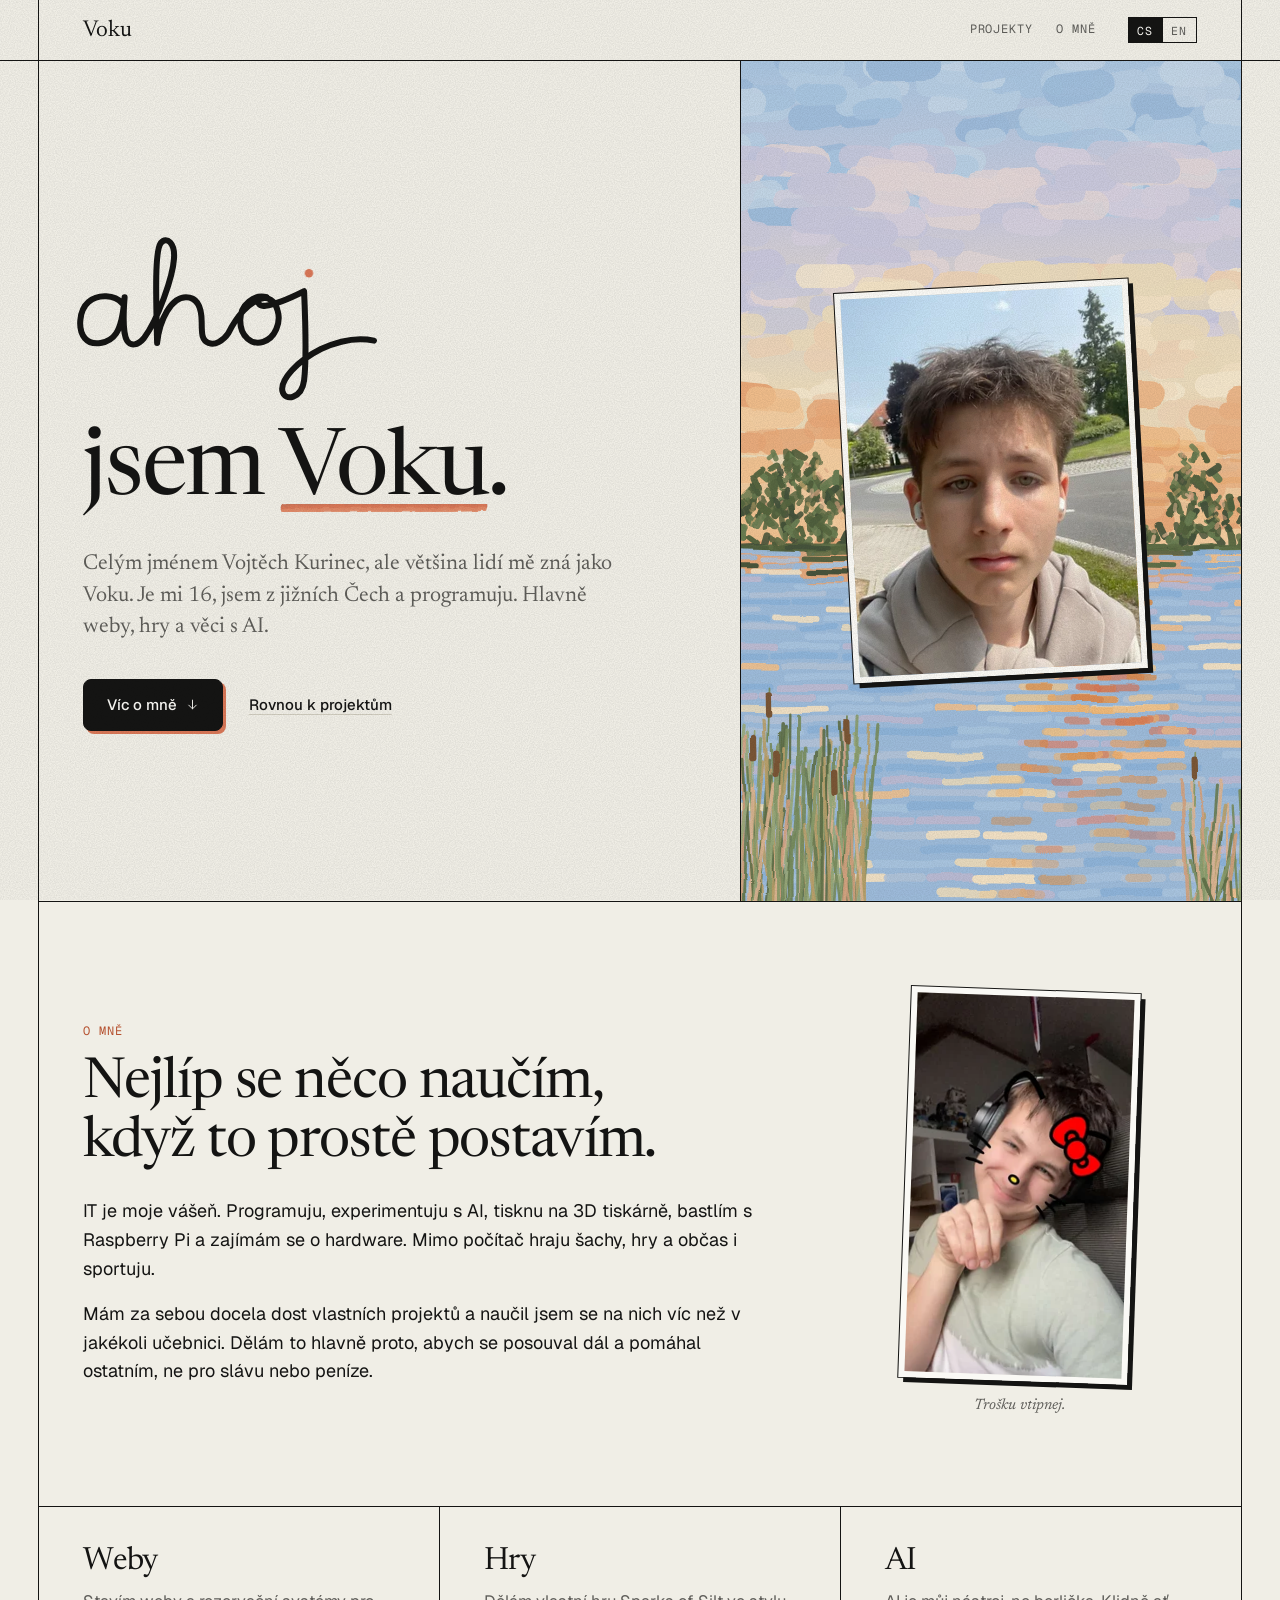
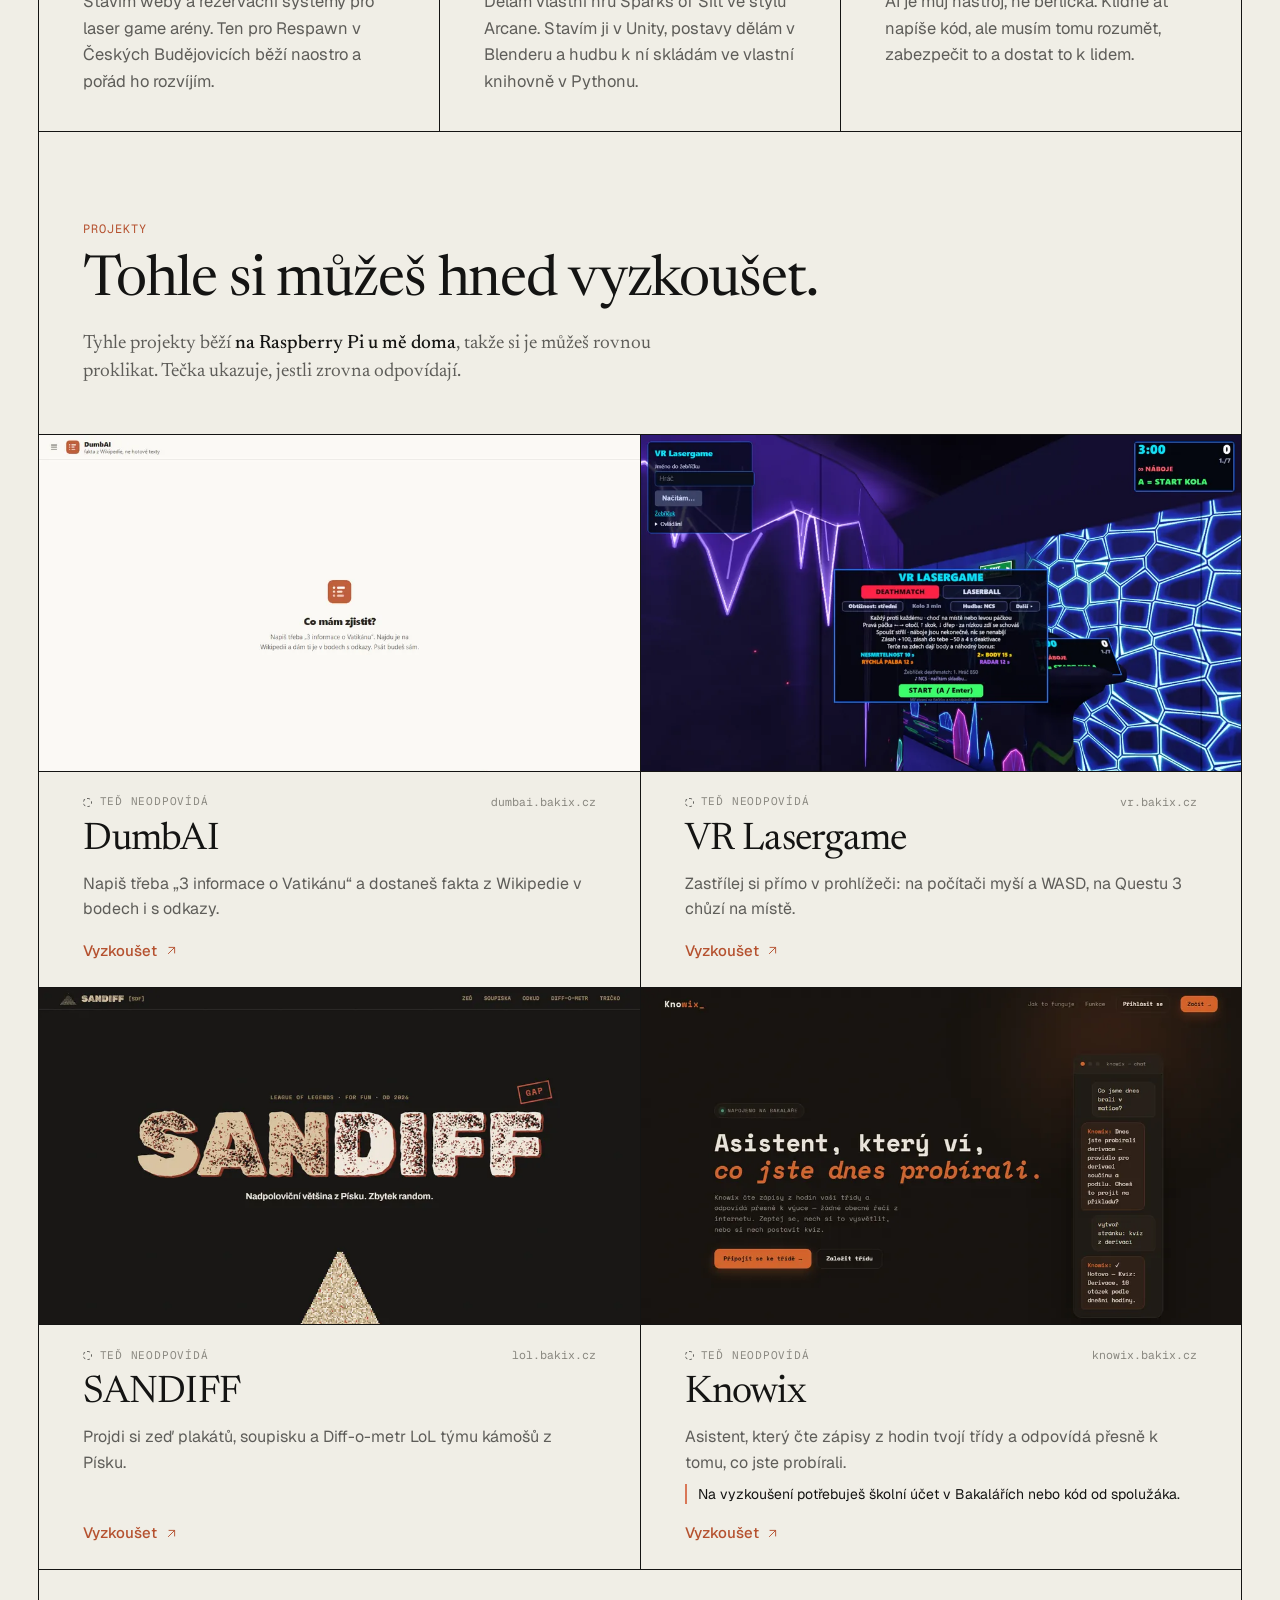
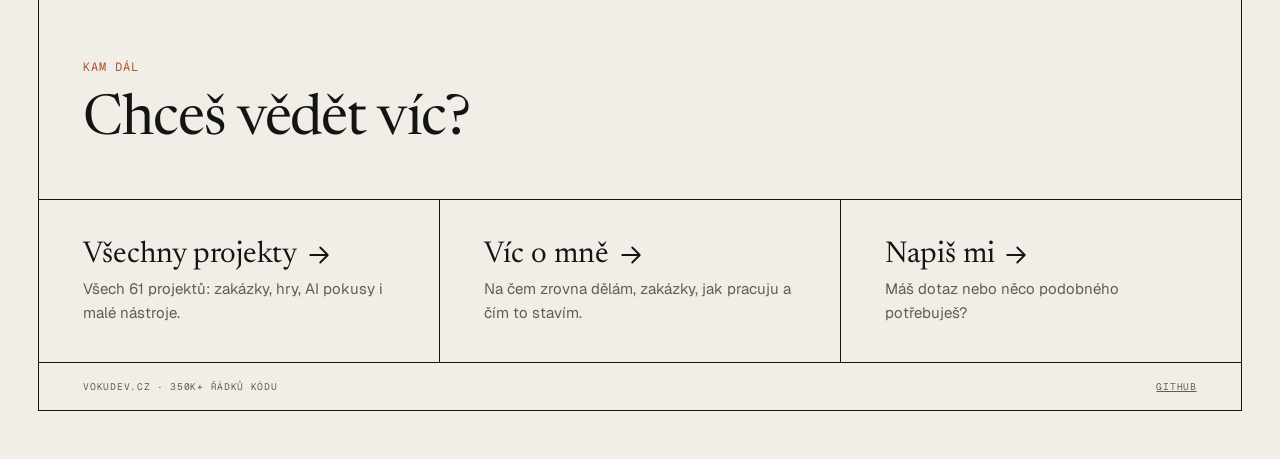
==== commit c8a74dca: "Úvodní stránka začíná představením, projekty až po něm Kdo přišel na hlavní stránku, viděl hned kart" ====
--- a/index.html
+++ b/index.html
@@ -4,8 +4,8 @@
 <head>
 <meta charset="UTF-8">
 <meta name="viewport" content="width=device-width, initial-scale=1.0">
-<title>Vojtěch "Voku" Kurinec | Projekty k vyzkoušení</title>
-<meta name="description" content="Rozcestník projektů Vojtěcha „Voku“ Kurince. Weby, hry a AI nástroje, které si můžeš hned vyzkoušet, a archiv všech 61 projektů.">
+<title>Vojtěch "Voku" Kurinec | Mladý vývojář z jižních Čech</title>
+<meta name="description" content="Ahoj, jsem Voku, mladý vývojář z jižních Čech. Stavím weby, hry a věci s AI a některé si u mě můžeš rovnou vyzkoušet.">
 <meta name="author" content="Vojtěch Kurinec">
 <meta name="robots" content="index, follow, max-image-preview:large">
 <meta name="theme-color" content="#F0EEE6">
@@ -15,15 +15,15 @@
 <meta property="og:locale" content="cs_CZ">
 <meta property="og:locale:alternate" content="en_US">
 <meta property="og:site_name" content="Voku">
-<meta property="og:title" content="Projekty k vyzkoušení | Vojtěch &quot;Voku&quot; Kurinec">
-<meta property="og:description" content="Weby, hry a AI nástroje, které si můžeš hned vyzkoušet, a archiv všech 61 projektů.">
+<meta property="og:title" content="Vojtěch &quot;Voku&quot; Kurinec | Mladý vývojář z jižních Čech">
+<meta property="og:description" content="Stavím weby, hry a věci s AI a některé si u mě můžeš rovnou vyzkoušet.">
 <meta property="og:image" content="https://vokudev.cz/og-image.png">
 <meta property="og:image:width" content="1200">
 <meta property="og:image:height" content="630">
 <meta property="og:image:alt" content="Vojtěch „Voku“ Kurinec, mladý vývojář z jižních Čech">
 <meta name="twitter:card" content="summary_large_image">
-<meta name="twitter:title" content="Projekty k vyzkoušení | Vojtěch &quot;Voku&quot; Kurinec">
-<meta name="twitter:description" content="Weby, hry a AI nástroje, které si můžeš hned vyzkoušet.">
+<meta name="twitter:title" content="Vojtěch &quot;Voku&quot; Kurinec | Mladý vývojář z jižních Čech">
+<meta name="twitter:description" content="Stavím weby, hry a věci s AI a některé si u mě můžeš rovnou vyzkoušet.">
 <meta name="twitter:image" content="https://vokudev.cz/og-image.png">
 <link rel="icon" href="favicon.svg" type="image/svg+xml">
 <link rel="apple-touch-icon" href="apple-touch-icon.png">
@@ -65,7 +65,7 @@
    "@id": "https://vokudev.cz/#page",
    "url": "https://vokudev.cz/",
    "inLanguage": "cs",
-   "name": "Vojtěch \"Voku\" Kurinec | Projekty k vyzkoušení",
+   "name": "Vojtěch \"Voku\" Kurinec | Mladý vývojář z jižních Čech",
    "isPartOf": {
     "@id": "https://vokudev.cz/#web"
    },
@@ -156,11 +156,11 @@
 .wrap { width: min(var(--max), 100% - 2 * var(--outer)); margin-inline: auto; }
 @media (min-width: 900px) { .wrap { border-left: 1px solid var(--ink); border-right: 1px solid var(--ink); } }
 
-.kicker { display: flex; align-items: center; gap: .7rem; font-family: var(--mono); font-size: 12px; letter-spacing: .08em; text-transform: uppercase; color: var(--muted); }
-.kicker b { font-weight: 500; color: var(--clay-2); }
+.kicker { font-family: var(--mono); font-size: 12px; letter-spacing: .08em; text-transform: uppercase; color: var(--clay-2); }
 .i { width: 1em; height: 1em; flex: none; fill: none; stroke: currentColor; stroke-width: 1.5; stroke-linecap: round; stroke-linejoin: round; }
-.lead { max-width: 52ch; font-family: var(--serif); font-size: clamp(18px, 1.5vw, 20px); line-height: 1.5; color: var(--muted); }
+.lead { max-width: 46ch; font-family: var(--serif); font-size: clamp(19px, 1.7vw, 23px); line-height: 1.45; color: var(--muted); }
 .lead strong { color: var(--ink); font-weight: 500; }
+.brush { background: url("img/brush.svg") left 96% / 100% .2em no-repeat; padding-bottom: .03em; }
 .skip { position: absolute; left: 1rem; top: -100px; z-index: 3000; background: var(--ink); color: var(--paper); font-size: 14px; font-weight: 500; text-decoration: none; padding: .6rem 1rem; transition: top .2s var(--ease); }
 .skip:focus { top: 1rem; }
 
@@ -178,29 +178,54 @@
 .lang-switch button.active { background: var(--ink); color: var(--paper); }
 @media (max-width: 520px) { .nav__inner { gap: .9rem; } .nav__links { gap: .9rem; font-size: 11.5px; letter-spacing: .03em; } }
 
-/* ── Tiráž ── */
-.mast { display: grid; grid-template-columns: minmax(0, 1fr) auto minmax(0, 1fr); border-bottom: 1px solid var(--ink); font-family: var(--mono); font-size: 11.5px; letter-spacing: .08em; text-transform: uppercase; color: var(--muted); }
-.mast > * { padding: .65rem var(--gutter); white-space: nowrap; overflow: hidden; text-overflow: ellipsis; }
-.mast > :nth-child(2) { border-inline: 1px solid var(--ink); text-align: center; }
-.mast > :last-child { text-align: right; }
-@media (max-width: 620px) {
-  .mast { grid-template-columns: minmax(0, 1fr) auto; }
-  .mast > :nth-child(2) { display: none; }
-  .mast > :last-child { border-left: 1px solid var(--ink); }
+/* ── První obrazovka: jen kdo jsem ── */
+.hero { display: grid; grid-template-columns: minmax(0, 7fr) minmax(0, 5fr); min-height: min(calc(100svh - var(--navh)), 860px); }
+.hero__text { display: flex; flex-direction: column; justify-content: center; align-items: flex-start; gap: clamp(1.3rem, 2.4vw, 2rem); padding: clamp(2.4rem, 5vw, 4rem) var(--gutter); }
+.hi { display: grid; gap: .22em; font-size: clamp(3.2rem, 7.2vw, 6.2rem); line-height: 1; }
+.hi__word { width: clamp(180px, 24vw, 330px); height: auto; overflow: visible; margin-left: -.1em; }
+.hi__ink { fill: none; stroke: var(--ink); stroke-width: 10; stroke-linecap: round; stroke-linejoin: round; stroke-dasharray: 1 1.01; stroke-dashoffset: 1; animation: hi-write 1.8s cubic-bezier(.45, .05, .4, 1) .2s forwards; }
+.hi__dot { fill: var(--clay); transform-box: fill-box; transform-origin: center; transform: scale(0); animation: hi-dot .45s cubic-bezier(.34, 1.56, .64, 1) 1.9s forwards; }
+@keyframes hi-write { to { stroke-dashoffset: 0; } }
+@keyframes hi-dot { to { transform: scale(1); } }
+.hero__cta { display: flex; flex-wrap: wrap; align-items: center; gap: .9rem 1.6rem; margin-top: .3rem; }
+.btn { display: inline-flex; align-items: center; gap: .5rem; font-size: 15px; font-weight: 500; text-decoration: none; background: var(--ink); color: var(--paper); border: 1px solid var(--ink); border-radius: 8px; padding: .8rem 1.4rem; box-shadow: 3px 3px 0 var(--clay); transition: transform .25s var(--ease), box-shadow .25s var(--ease); }
+.btn:hover { transform: translate(-2px, -2px); box-shadow: 5px 5px 0 var(--clay); }
+.btn:active { transform: translate(1px, 1px); box-shadow: 1px 1px 0 var(--clay); }
+.link { font-size: 15px; font-weight: 500; text-decoration: underline; text-decoration-color: var(--hair); text-decoration-thickness: 1px; text-underline-offset: .28em; transition: text-decoration-color .25s, color .25s; }
+.link:hover { color: var(--clay-2); text-decoration-color: var(--clay); }
+.hero__art { position: relative; display: grid; place-items: center; padding: var(--gutter); border-left: 1px solid var(--ink); background: var(--sand); overflow: hidden; }
+.hero__paint { position: absolute; inset: 0; width: 100%; height: 100%; object-fit: cover; object-position: 50% 52%; }
+.hero__photo { position: relative; width: clamp(190px, 23vw, 302px); aspect-ratio: 302 / 400; object-fit: cover; border: 6px solid var(--paper); outline: 1px solid var(--ink); box-shadow: 5px 5px 0 var(--ink); transform: rotate(-3deg); }
+@media (max-width: 820px) {
+  .hero { grid-template-columns: 1fr; min-height: 0; }
+  .hero__art { border-left: none; border-top: 1px solid var(--ink); padding-block: 2.2rem; }
+  .hero__photo { width: 190px; }
 }
 
-/* ── Hlavička ── */
-.head { display: grid; grid-template-columns: minmax(0, 8fr) minmax(0, 4fr); }
-.head__text { display: flex; flex-direction: column; gap: 1.3rem; padding: clamp(2.2rem, 5vw, 3.8rem) var(--gutter) clamp(2rem, 4vw, 3rem); }
-.head h1 { font-size: clamp(2.8rem, 6.6vw, 5.8rem); line-height: .98; }
-.head h1 em { font-style: italic; color: var(--clay-2); }
-.head__paint { position: relative; border-left: 1px solid var(--ink); background: var(--sand); overflow: hidden; }
-.head__paint img { position: absolute; inset: 0; width: 100%; height: 100%; object-fit: cover; object-position: 50% 52%; }
-@media (max-width: 820px) { .head { grid-template-columns: 1fr; } .head__paint { display: none; } }
-
-/* ── Karty k vyzkoušení ── */
+/* ── O mně ── */
+.about { display: grid; grid-template-columns: minmax(0, 8fr) minmax(0, 4fr); align-items: center; gap: clamp(1.5rem, 4vw, 3.5rem); padding: clamp(3rem, 7vw, 5.5rem) var(--gutter); border-top: 1px solid var(--ink); }
+.sec-title { font-size: clamp(2.2rem, 4.4vw, 3.6rem); line-height: 1.05; margin-top: .9rem; }
+.prose { display: grid; gap: 1rem; max-width: 58ch; margin-top: 1.5rem; font-size: 18px; line-height: 1.6; }
+.prose strong { font-weight: 500; }
+.about__photo { justify-self: center; display: grid; gap: .8rem; justify-items: center; width: min(229px, 100%); }
+.about__photo img { border: 6px solid var(--paper); outline: 1px solid var(--ink); box-shadow: 5px 5px 0 var(--ink); transform: rotate(2deg); }
+.about__photo figcaption { font-family: var(--serif); font-style: italic; font-size: 15px; color: var(--muted); }
+@media (max-width: 720px) { .about { grid-template-columns: 1fr; } .about__photo { width: 180px; } }
+
+/* ── Mřížky ── */
 .cells { display: grid; gap: 1px; background: var(--ink); border-top: 1px solid var(--ink); }
 .cells > * { background: var(--bg); min-width: 0; }
+
+/* ── Co dělám ── */
+.does { grid-template-columns: repeat(3, minmax(0, 1fr)); }
+.does > div { padding: clamp(1.5rem, 3vw, 2.3rem) var(--gutter); }
+.does h3 { font-size: clamp(26px, 2.6vw, 32px); line-height: 1.1; }
+.does p { margin-top: .6rem; color: var(--muted); }
+@media (max-width: 820px) { .does { grid-template-columns: 1fr; } }
+
+/* ── K vyzkoušení ── */
+.sec-head { padding: clamp(3rem, 7vw, 5.5rem) var(--gutter) clamp(2rem, 4vw, 3rem); border-top: 1px solid var(--ink); }
+.sec-head .lead { margin-top: 1.1rem; max-width: 58ch; font-size: clamp(18px, 1.5vw, 20px); }
 .cards { grid-template-columns: repeat(2, minmax(0, 1fr)); }
 @media (max-width: 760px) { .cards { grid-template-columns: 1fr; } }
 .card { display: flex; flex-direction: column; text-decoration: none; transition: background .3s; }
@@ -226,26 +251,14 @@
 .ping.is-off::before { border-style: dashed; }
 @keyframes beat { 0%, 100% { box-shadow: 0 0 0 0 color-mix(in srgb, var(--olive) 55%, transparent); } 60% { box-shadow: 0 0 0 6px transparent; } }
 
-/* ── Novinky a Kam dál ── */
-.more { display: grid; grid-template-columns: minmax(0, 7fr) minmax(0, 5fr); border-top: 1px solid var(--ink); }
-.more > div { padding: clamp(2rem, 4.5vw, 3.4rem) var(--gutter); }
-.more > div + div { border-left: 1px solid var(--ink); }
-.more h2 { font-size: clamp(1.9rem, 3.2vw, 2.6rem); line-height: 1.05; margin-top: .8rem; }
-@media (max-width: 820px) { .more { grid-template-columns: 1fr; } .more > div + div { border-left: none; border-top: 1px solid var(--ink); } }
-
-.news { list-style: none; margin-top: 1.5rem; border-top: 1px solid var(--hair); }
-.news li { border-bottom: 1px solid var(--hair); }
-.news a { display: grid; grid-template-columns: 6.6rem minmax(0, 1fr) auto; align-items: baseline; gap: .8rem; padding: .7rem 0; text-decoration: none; transition: color .2s; }
-.news a:hover { color: var(--clay-2); }
-.news time, .news .news__cat { font-family: var(--mono); font-size: 11.5px; letter-spacing: .04em; color: var(--faint); }
-.news__name { font-family: var(--serif); font-size: 20px; line-height: 1.25; overflow-wrap: anywhere; }
-@media (max-width: 460px) { .news a { grid-template-columns: 5.8rem minmax(0, 1fr); } .news .news__cat { display: none; } }
-
-.next { list-style: none; margin-top: 1.5rem; display: grid; gap: 1.1rem; }
-.next a { display: grid; gap: .1rem; text-decoration: none; }
-.next b { display: inline-flex; align-items: center; gap: .4rem; font-family: var(--serif); font-weight: 400; font-size: 24px; line-height: 1.2; transition: color .2s; }
+/* ── Kam dál ── */
+.next { list-style: none; grid-template-columns: repeat(3, minmax(0, 1fr)); }
+.next a { display: grid; align-content: start; gap: .3rem; height: 100%; padding: clamp(1.5rem, 3vw, 2.3rem) var(--gutter); text-decoration: none; transition: background .3s; }
+.next a:hover { background: var(--paper); }
+.next b { display: inline-flex; align-items: center; gap: .4rem; font-family: var(--serif); font-weight: 400; font-size: clamp(24px, 2.4vw, 30px); line-height: 1.2; transition: color .2s; }
 .next a:hover b { color: var(--clay-2); }
 .next a > span { color: var(--muted); font-size: 15px; }
+@media (max-width: 820px) { .next { grid-template-columns: 1fr; } }
 
 /* ── Patička ── */
 .footer { border-top: 1px solid var(--ink); border-bottom: 1px solid var(--ink); margin-bottom: clamp(1.5rem, 4vw, 3rem); }
@@ -259,17 +272,20 @@
   *, *::before, *::after { animation: none !important; transition: none !important; }
   .js .rv { opacity: 1; transform: none; }
   html { scroll-behavior: auto; }
+  /* bez animace se ahoj nesmí ztratit: rovnou je celé napsané */
+  .hi__ink { stroke-dashoffset: 0; }
+  .hi__dot { transform: none; }
 }
 </style>
 </head>
 <body>
-<a class="skip" href="#vyzkousej" data-t="skip">Přeskočit na projekty</a>
+<a class="skip" href="#o-mne" data-t="skip">Přeskočit na obsah</a>
 
 <header class="nav">
   <div class="nav__inner wrap">
     <a class="nav__logo" href="./">Voku</a>
     <nav class="nav__links" aria-label="Menu">
-      <a href="projekty/" data-t="navArchive">Archiv</a>
+      <a href="projekty/" data-t="navArchive">Projekty</a>
       <a href="o-mne/" data-t="navAbout">O mně</a>
     </nav>
     <div class="lang-switch" role="group" aria-label="Language / Jazyk">
@@ -281,22 +297,63 @@
 
 <main id="main" class="wrap">
 
-<div class="mast" aria-hidden="true">
-  <span>Vojtěch Kurinec</span>
-  <span>vokudev.cz</span>
-  <span data-t="mastRegion">Jihočeský kraj, CZ</span>
-</div>
-
-<section class="head">
-  <div class="head__text">
-    <p class="kicker"><b>4</b><span data-t="kicker">projekty k vyzkoušení</span></p>
-    <h1 data-t="h1">Tohle si u mě můžeš <em>vyzkoušet</em>.</h1>
-    <p class="lead" data-t="lead">Jsem Vojta „Voku“ Kurinec, mladý vývojář z jižních Čech. Tyhle projekty běží <strong>na Raspberry Pi u mě doma</strong>, takže si je můžeš rovnou proklikat. Tečka ukazuje, jestli zrovna odpovídají.</p>
-  </div>
-  <div class="head__paint"><img src="img/hero.svg" alt="" width="960" height="1200" loading="lazy" decoding="async"></div>
+<section class="hero">
+  <div class="hero__text">
+    <h1 class="hi">
+      <svg class="hi__word" viewBox="50 14 510 290" role="img" aria-label="Ahoj">
+        <path class="hi__ink" pathLength="1" d="M130 134C118 120 90 118 74 132C58 146 56 178 68 192C80 206 108 202 120 184C128 172 132 150 134 124C132 150 130 182 138 196C144 206 156 204 166 192C190 160 214 90 216 60C218 34 204 22 194 34C184 48 186 120 188 200C192 160 212 124 236 124C258 124 262 146 262 166C262 184 262 196 274 200C284 204 298 196 306 184C318 160 340 128 370 124C350 118 326 136 326 162C326 190 346 204 364 198C384 192 394 166 388 146C384 130 372 122 360 126C352 130 356 140 368 138C388 136 412 124 432 114C434 160 436 230 432 262C428 292 400 298 396 280C392 262 420 230 460 210C490 196 520 190 548 196"/>
+        <circle class="hi__dot" cx="440" cy="84" r="7"/>
+      </svg>
+      <span data-t="h1">jsem <span class="brush">Voku</span>.</span>
+    </h1>
+    <p class="lead" data-t="lead">Celým jménem Vojtěch Kurinec, ale většina lidí mě zná jako Voku. Je mi 16, jsem z jižních Čech a programuju. Hlavně weby, hry a věci s AI.</p>
+    <div class="hero__cta">
+      <a class="btn" href="#o-mne"><span data-t="ctaAbout">Víc o mně</span> <svg class="i" viewBox="0 0 24 24" aria-hidden="true"><path d="M12 5v14M6 13l6 6 6-6"/></svg></a>
+      <a class="link" href="#vyzkousej" data-t="ctaTry">Rovnou k projektům</a>
+    </div>
+  </div>
+  <div class="hero__art">
+    <img class="hero__paint" src="img/hero.svg" alt="" width="960" height="1200" decoding="async">
+    <img class="hero__photo" src="ja_seriozne.webp" width="302" height="400" fetchpriority="high" decoding="async" alt="Vojtěch Kurinec, portrét" data-t-alt="photoAlt">
+  </div>
 </section>
 
-<section id="vyzkousej" aria-label="Projekty k vyzkoušení" data-t-aria="tryLabel">
+<section class="about" id="o-mne">
+  <div class="about__text">
+    <p class="kicker" data-t="aboutKicker">O mně</p>
+    <h2 class="sec-title" data-t="aboutH">Nejlíp se něco naučím, když to prostě postavím.</h2>
+    <div class="prose" data-t="aboutText">
+      <p>IT je moje vášeň. Programuju, experimentuju s AI, tisknu na 3D tiskárně, bastlím s Raspberry Pi a zajímám se o hardware. Mimo počítač hraju šachy, hry a občas i sportuju.</p>
+      <p>Mám za sebou docela dost vlastních projektů a naučil jsem se na nich víc než v jakékoli učebnici. Dělám to hlavně proto, abych se posouval dál a pomáhal ostatním, ne pro slávu nebo peníze.</p>
+    </div>
+  </div>
+  <figure class="about__photo">
+    <img src="ja_uwu.webp" width="229" height="400" loading="lazy" decoding="async" alt="Vojtěch Kurinec, vtipná fotka s legračním výrazem" data-t-alt="photoAltFunny">
+    <figcaption data-t="captionFunny">Trošku vtipnej.</figcaption>
+  </figure>
+</section>
+
+<section class="cells does" aria-label="Co dělám" data-t-aria="doesLabel">
+  <div style="--i:0">
+    <h3 data-t="doesWebH">Weby</h3>
+    <p data-t="doesWeb">Stavím weby a rezervační systémy pro laser game arény. Ten pro Respawn v Českých Budějovicích běží naostro a pořád ho rozvíjím.</p>
+  </div>
+  <div style="--i:1">
+    <h3 data-t="doesGamesH">Hry</h3>
+    <p data-t="doesGames">Dělám vlastní hru Sparks of Silt ve stylu Arcane. Stavím ji v Unity, postavy dělám v Blenderu a hudbu k ní skládám ve vlastní knihovně v Pythonu.</p>
+  </div>
+  <div style="--i:2">
+    <h3 data-t="doesAiH">AI</h3>
+    <p data-t="doesAi">AI je můj nástroj, ne berlička. Klidně ať napíše kód, ale musím tomu rozumět, zabezpečit to a dostat to k lidem.</p>
+  </div>
+</section>
+
+<section id="vyzkousej">
+  <div class="sec-head">
+    <p class="kicker" data-t="tryKicker">Projekty</p>
+    <h2 class="sec-title" data-t="tryH">Tohle si můžeš hned vyzkoušet.</h2>
+    <p class="lead" data-t="tryLead">Tyhle projekty běží <strong>na Raspberry Pi u mě doma</strong>, takže si je můžeš rovnou proklikat. Tečka ukazuje, jestli zrovna odpovídají.</p>
+  </div>
   <div class="cells cards">
 <a class="card" href="https://dumbai.bakix.cz" target="_blank" rel="noopener" data-ping="https://dumbai.bakix.cz" style="--i:0">
   <span class="card__img"><img src="projekty/shots/dumbai.webp" alt="" width="960" height="600" loading="lazy" decoding="async"></span>
@@ -338,27 +395,16 @@
   </div>
 </section>
 
-<section class="more">
-  <div>
-    <p class="kicker"><b>01</b><span data-t="newsKicker">Novinky</span></p>
-    <h2 data-t="newsH">Naposledy jsem dělal na tomhle.</h2>
-    <ol class="news">
-      <li><a href="projekty/#sandiff"><time datetime="2026-10-31" data-day="2026-10-31">31. 10. 2026</time><span class="news__name">SANDIFF</span><span class="news__cat" data-cat-label="web">Weby a aplikace</span></a></li>
-      <li><a href="projekty/#jarvis"><time datetime="2026-10-31" data-day="2026-10-31">31. 10. 2026</time><span class="news__name">JARVIS</span><span class="news__cat" data-cat-label="ai">AI</span></a></li>
-      <li><a href="projekty/#lid"><time datetime="2026-10-31" data-day="2026-10-31">31. 10. 2026</time><span class="news__name">LID</span><span class="news__cat" data-cat-label="web">Weby a aplikace</span></a></li>
-      <li><a href="projekty/#kytara-za-15-minut"><time datetime="2026-10-30" data-day="2026-10-30">30. 10. 2026</time><span class="news__name">Kytara za 15 minut</span><span class="news__cat" data-cat-label="web">Weby a aplikace</span></a></li>
-      <li><a href="projekty/#pc-tuning"><time datetime="2026-10-29" data-day="2026-10-29">29. 10. 2026</time><span class="news__name">PC Tuning</span><span class="news__cat" data-cat-label="nastroje">Nástroje</span></a></li>
-    </ol>
-  </div>
-  <div>
-    <p class="kicker"><b>02</b><span data-t="nextKicker">Kam dál</span></p>
-    <h2 data-t="nextH">Tohle je jen výběr.</h2>
-    <ul class="next">
-      <li><a href="projekty/"><b><span data-t="archiveName">Archiv projektů</span> <svg class="i" viewBox="0 0 24 24"><path d="M5 12h14M13 6l6 6-6 6"/></svg></b><span data-t="archiveLine">Všech 61 projektů: zakázky, hry, AI pokusy i malé nástroje.</span></a></li>
-      <li><a href="o-mne/"><b><span data-t="aboutName">O mně</span> <svg class="i" viewBox="0 0 24 24"><path d="M5 12h14M13 6l6 6-6 6"/></svg></b><span data-t="aboutLine">Kdo jsem, na čem dělám, zakázky a technologie.</span></a></li>
-      <li><a href="o-mne/#contact"><b><span data-t="contactName">Napiš mi</span> <svg class="i" viewBox="0 0 24 24"><path d="M5 12h14M13 6l6 6-6 6"/></svg></b><span data-t="contactLine">Máš dotaz nebo něco podobného potřebuješ?</span></a></li>
-    </ul>
-  </div>
+<section aria-label="Kam dál" data-t-aria="nextLabel">
+  <div class="sec-head">
+    <p class="kicker" data-t="nextKicker">Kam dál</p>
+    <h2 class="sec-title" data-t="nextH">Chceš vědět víc?</h2>
+  </div>
+  <ul class="cells next">
+    <li><a href="projekty/"><b><span data-t="archiveName">Všechny projekty</span> <svg class="i" viewBox="0 0 24 24" aria-hidden="true"><path d="M5 12h14M13 6l6 6-6 6"/></svg></b><span data-t="archiveLine">Všech 61 projektů: zakázky, hry, AI pokusy i malé nástroje.</span></a></li>
+    <li><a href="o-mne/"><b><span data-t="aboutName">Víc o mně</span> <svg class="i" viewBox="0 0 24 24" aria-hidden="true"><path d="M5 12h14M13 6l6 6-6 6"/></svg></b><span data-t="aboutLine">Na čem zrovna dělám, zakázky, jak pracuju a čím to stavím.</span></a></li>
+    <li><a href="o-mne/#contact"><b><span data-t="contactName">Napiš mi</span> <svg class="i" viewBox="0 0 24 24" aria-hidden="true"><path d="M5 12h14M13 6l6 6-6 6"/></svg></b><span data-t="contactLine">Máš dotaz nebo něco podobného potřebuješ?</span></a></li>
+  </ul>
 </section>
 
 <footer class="footer">
@@ -370,40 +416,61 @@
 
 </main>
 
-<script id="i18n" type="application/json">{"cats": {"klienti": ["Zakázky", "Client work"], "web": ["Weby a aplikace", "Web & apps"], "hry": ["Hry a grafika", "Games & graphics"], "ai": ["AI", "AI"], "nastroje": ["Nástroje", "Tools"], "server": ["Servery", "Servers"]}, "try": {"dumbai": ["Napiš třeba „3 informace o Vatikánu“ a dostaneš fakta z Wikipedie v bodech i s odkazy.", "Type something like \"3 facts about the Vatican\" and get Wikipedia facts as bullet points with links. It works in Czech."], "vr-lasergame": ["Zastřílej si přímo v prohlížeči: na počítači myší a WASD, na Questu 3 chůzí na místě.", "Play right in the browser: mouse and WASD on a computer, walking on the spot on a Quest 3."], "sandiff": ["Projdi si zeď plakátů, soupisku a Diff-o-metr LoL týmu kámošů z Písku.", "Walk through the poster wall, the roster and the Diff-o-meter of my friends' LoL team. It is in Czech."], "knowix": ["Asistent, který čte zápisy z hodin tvojí třídy a odpovídá přesně k tomu, co jste probírali.", "An assistant that reads your class's lesson notes and answers about exactly what you covered."]}, "note": {"knowix": ["Na vyzkoušení potřebuješ školní účet v Bakalářích nebo kód od spolužáka.", "To try it you need a Bakaláři school account or a class code from a classmate."]}}</script>
+<script id="i18n" type="application/json">{"try": {"dumbai": ["Napiš třeba „3 informace o Vatikánu“ a dostaneš fakta z Wikipedie v bodech i s odkazy.", "Type something like \"3 facts about the Vatican\" and get Wikipedia facts as bullet points with links. It works in Czech."], "vr-lasergame": ["Zastřílej si přímo v prohlížeči: na počítači myší a WASD, na Questu 3 chůzí na místě.", "Play right in the browser: mouse and WASD on a computer, walking on the spot on a Quest 3."], "sandiff": ["Projdi si zeď plakátů, soupisku a Diff-o-metr LoL týmu kámošů z Písku.", "Walk through the poster wall, the roster and the Diff-o-meter of my friends' LoL team. It is in Czech."], "knowix": ["Asistent, který čte zápisy z hodin tvojí třídy a odpovídá přesně k tomu, co jste probírali.", "An assistant that reads your class's lesson notes and answers about exactly what you covered."]}, "note": {"knowix": ["Na vyzkoušení potřebuješ školní účet v Bakalářích nebo kód od spolužáka.", "To try it you need a Bakaláři school account or a class code from a classmate."]}}</script>
 <script>
 (function () {
   var DATA = JSON.parse(document.getElementById('i18n').textContent);
   var T = {
     cs: {
-      skip: 'Přeskočit na projekty', navArchive: 'Archiv', navAbout: 'O mně', mastRegion: 'Jihočeský kraj, CZ',
-      kicker: "projekty k vyzkoušení", h1: 'Tohle si u mě můžeš <em>vyzkoušet</em>.',
-      lead: 'Jsem Vojta „Voku“ Kurinec, mladý vývojář z jižních Čech. Tyhle projekty běží <strong>na Raspberry Pi u mě doma</strong>, takže si je můžeš rovnou proklikat. Tečka ukazuje, jestli zrovna odpovídají.',
-      tryLabel: 'Projekty k vyzkoušení', tryIt: 'Vyzkoušet', pingWait: 'Zkouším spojení…', pingOn: 'Běží', pingOff: 'Teď neodpovídá',
-      newsKicker: 'Novinky', newsH: 'Naposledy jsem dělal na tomhle.',
-      nextKicker: 'Kam dál', nextH: 'Tohle je jen výběr.',
-      archiveName: 'Archiv projektů', archiveLine: 'Všech 61 projektů: zakázky, hry, AI pokusy i malé nástroje.',
-      aboutName: 'O mně', aboutLine: 'Kdo jsem, na čem dělám, zakázky a technologie.',
+      skip: 'Přeskočit na obsah', navArchive: 'Projekty', navAbout: 'O mně',
+      h1: 'jsem <span class="brush">Voku</span>.',
+      lead: 'Celým jménem Vojtěch Kurinec, ale většina lidí mě zná jako Voku. Je mi 16, jsem z jižních Čech a programuju. Hlavně weby, hry a věci s AI.',
+      ctaAbout: 'Víc o mně', ctaTry: 'Rovnou k projektům', photoAlt: 'Vojtěch Kurinec, portrét',
+      aboutKicker: 'O mně', aboutH: 'Nejlíp se něco naučím, když to prostě postavím.',
+      aboutText: '<p>IT je moje vášeň. Programuju, experimentuju s AI, tisknu na 3D tiskárně, bastlím s Raspberry Pi a zajímám se o hardware. Mimo počítač hraju šachy, hry a občas i sportuju.</p><p>Mám za sebou docela dost vlastních projektů a naučil jsem se na nich víc než v jakékoli učebnici. Dělám to hlavně proto, abych se posouval dál a pomáhal ostatním, ne pro slávu nebo peníze.</p>',
+      photoAltFunny: 'Vojtěch Kurinec, vtipná fotka s legračním výrazem', captionFunny: 'Trošku vtipnej.',
+      doesLabel: 'Co dělám',
+      doesWebH: 'Weby', doesWeb: 'Stavím weby a rezervační systémy pro laser game arény. Ten pro Respawn v Českých Budějovicích běží naostro a pořád ho rozvíjím.',
+      doesGamesH: 'Hry', doesGames: 'Dělám vlastní hru Sparks of Silt ve stylu Arcane. Stavím ji v Unity, postavy dělám v Blenderu a hudbu k ní skládám ve vlastní knihovně v Pythonu.',
+      doesAiH: 'AI', doesAi: 'AI je můj nástroj, ne berlička. Klidně ať napíše kód, ale musím tomu rozumět, zabezpečit to a dostat to k lidem.',
+      tryKicker: 'Projekty', tryH: 'Tohle si můžeš hned vyzkoušet.',
+      tryLead: 'Tyhle projekty běží <strong>na Raspberry Pi u mě doma</strong>, takže si je můžeš rovnou proklikat. Tečka ukazuje, jestli zrovna odpovídají.',
+      tryIt: 'Vyzkoušet', pingWait: 'Zkouším spojení…', pingOn: 'Běží', pingOff: 'Teď neodpovídá',
+      nextLabel: 'Kam dál', nextKicker: 'Kam dál', nextH: 'Chceš vědět víc?',
+      archiveName: 'Všechny projekty', archiveLine: 'Všech 61 projektů: zakázky, hry, AI pokusy i malé nástroje.',
+      aboutName: 'Víc o mně', aboutLine: 'Na čem zrovna dělám, zakázky, jak pracuju a čím to stavím.',
       contactName: 'Napiš mi', contactLine: 'Máš dotaz nebo něco podobného potřebuješ?',
-      linesWord: 'řádků kódu', title: 'Vojtěch "Voku" Kurinec | Projekty k vyzkoušení'
+      linesWord: 'řádků kódu', title: 'Vojtěch "Voku" Kurinec | Mladý vývojář z jižních Čech'
     },
     en: {
-      skip: 'Skip to projects', navArchive: 'Archive', navAbout: 'About', mastRegion: 'South Bohemia, CZ',
-      kicker: 'projects to try', h1: 'Things of mine you can <em>try</em>.',
-      lead: 'I am Vojta "Voku" Kurinec, a young developer from South Bohemia. These run <strong>on a Raspberry Pi in my home</strong>, so you can click through them right now. The dot shows whether each one is answering.',
-      tryLabel: 'Projects to try', tryIt: 'Try it', pingWait: 'Checking…', pingOn: 'Online', pingOff: 'Not answering',
-      newsKicker: 'Latest', newsH: 'What I worked on last.',
-      nextKicker: 'Where next', nextH: 'This is just a selection.',
-      archiveName: 'Project archive', archiveLine: 'All 61 projects: client work, games, AI experiments and small tools.',
-      aboutName: 'About me', aboutLine: 'Who I am, what I work on, client work and my stack.',
+      skip: 'Skip to content', navArchive: 'Projects', navAbout: 'About',
+      h1: 'I’m <span class="brush">Voku</span>.',
+      lead: '<em>Ahoj</em> is Czech for hello. My full name is Vojtěch Kurinec, but most people know me as Voku. I’m 16, from South Bohemia, and I code. Mostly websites, games and things with AI.',
+      ctaAbout: 'More about me', ctaTry: 'Straight to the projects', photoAlt: 'Vojtěch Kurinec, portrait',
+      aboutKicker: 'About me', aboutH: 'I learn best by just building the thing.',
+      aboutText: '<p>IT is my passion. I code, experiment with AI, 3D print, tinker with Raspberry Pi and I’m into hardware. Away from the computer I play chess, games and sometimes do sports.</p><p>I have quite a few projects of my own behind me and I learned more from them than from any textbook. I do it mainly to keep moving forward and to help others, not for fame or money.</p>',
+      photoAltFunny: 'Vojtěch Kurinec, a funny photo with a silly face', captionFunny: 'A bit funny.',
+      doesLabel: 'What I do',
+      doesWebH: 'Websites', doesWeb: 'I build websites and booking systems for laser game arenas. The one for Respawn in České Budějovice runs in production and I keep developing it.',
+      doesGamesH: 'Games', doesGames: 'I’m making my own game, Sparks of Silt, in the style of Arcane. I’m building it in Unity, making the characters in Blender and composing its music in my own Python library.',
+      doesAiH: 'AI', doesAi: 'AI is my tool, not a crutch. Sure, let it write the code, but I have to understand it, secure it and get it to people.',
+      tryKicker: 'Projects', tryH: 'Things you can try right now.',
+      tryLead: 'These run <strong>on a Raspberry Pi in my home</strong>, so you can click through them right now. The dot shows whether each one is answering.',
+      tryIt: 'Try it', pingWait: 'Checking…', pingOn: 'Online', pingOff: 'Not answering',
+      nextLabel: 'Where next', nextKicker: 'Where next', nextH: 'Want to know more?',
+      archiveName: 'All projects', archiveLine: 'All 61 projects: client work, games, AI experiments and small tools.',
+      aboutName: 'More about me', aboutLine: 'What I’m working on, client work, how I work and my stack.',
       contactName: 'Get in touch', contactLine: 'Got a question, or need something similar?',
-      linesWord: 'lines of code', title: 'Vojtěch "Voku" Kurinec | Projects to try'
+      linesWord: 'lines of code', title: 'Vojtěch "Voku" Kurinec | Young developer from South Bohemia'
     }
   };
   var $$ = function (s, r) { return Array.prototype.slice.call((r || document).querySelectorAll(s)); };
   var store = function (k, v) {
     try { if (v === undefined) return localStorage.getItem(k); localStorage.setItem(k, v); } catch (e) { return null; }
   };
+
+  /* Tady už ses představil, takže /o-mne/ nemusí pouštět celoobrazovkové ahoj znovu. */
+  store('hello', '1');
 
   function setLang(l) {
     if (!T[l]) return;
@@ -412,11 +479,9 @@
     document.title = d.title;
     $$('[data-t]').forEach(function (el) { if (d[el.dataset.t] != null) el.innerHTML = d[el.dataset.t]; });
     $$('[data-t-aria]').forEach(function (el) { el.setAttribute('aria-label', d[el.dataset.tAria]); });
+    $$('[data-t-alt]').forEach(function (el) { el.alt = d[el.dataset.tAlt]; });
     $$('[data-try]').forEach(function (el) { var v = DATA.try[el.dataset.try]; if (v) el.textContent = v[k]; });
     $$('[data-note]').forEach(function (el) { var v = DATA.note[el.dataset.note]; if (v) el.textContent = v[k]; });
-    $$('[data-cat-label]').forEach(function (el) { var c = DATA.cats[el.dataset.catLabel]; if (c) el.textContent = c[k]; });
-    var day = new Intl.DateTimeFormat(l, { day: 'numeric', month: 'numeric', year: 'numeric' });
-    $$('time[data-day]').forEach(function (t) { t.textContent = day.format(new Date(t.dataset.day + 'T12:00:00')); });
     $$('.lang-switch button').forEach(function (b) {
       var on = b.dataset.lang === l;
       b.classList.toggle('active', on);
@@ -441,8 +506,8 @@
       });
   });
 
-  /* ── postupné odkrývání karet ── */
-  var items = $$('.card');
+  /* ── postupné odkrývání při scrollu ── */
+  var items = $$('.about__text, .about__photo, .does > div, .sec-head, .card, .next li');
   items.forEach(function (el) { el.classList.add('rv'); });
   if ('IntersectionObserver' in window) {
     var io = new IntersectionObserver(function (es) {
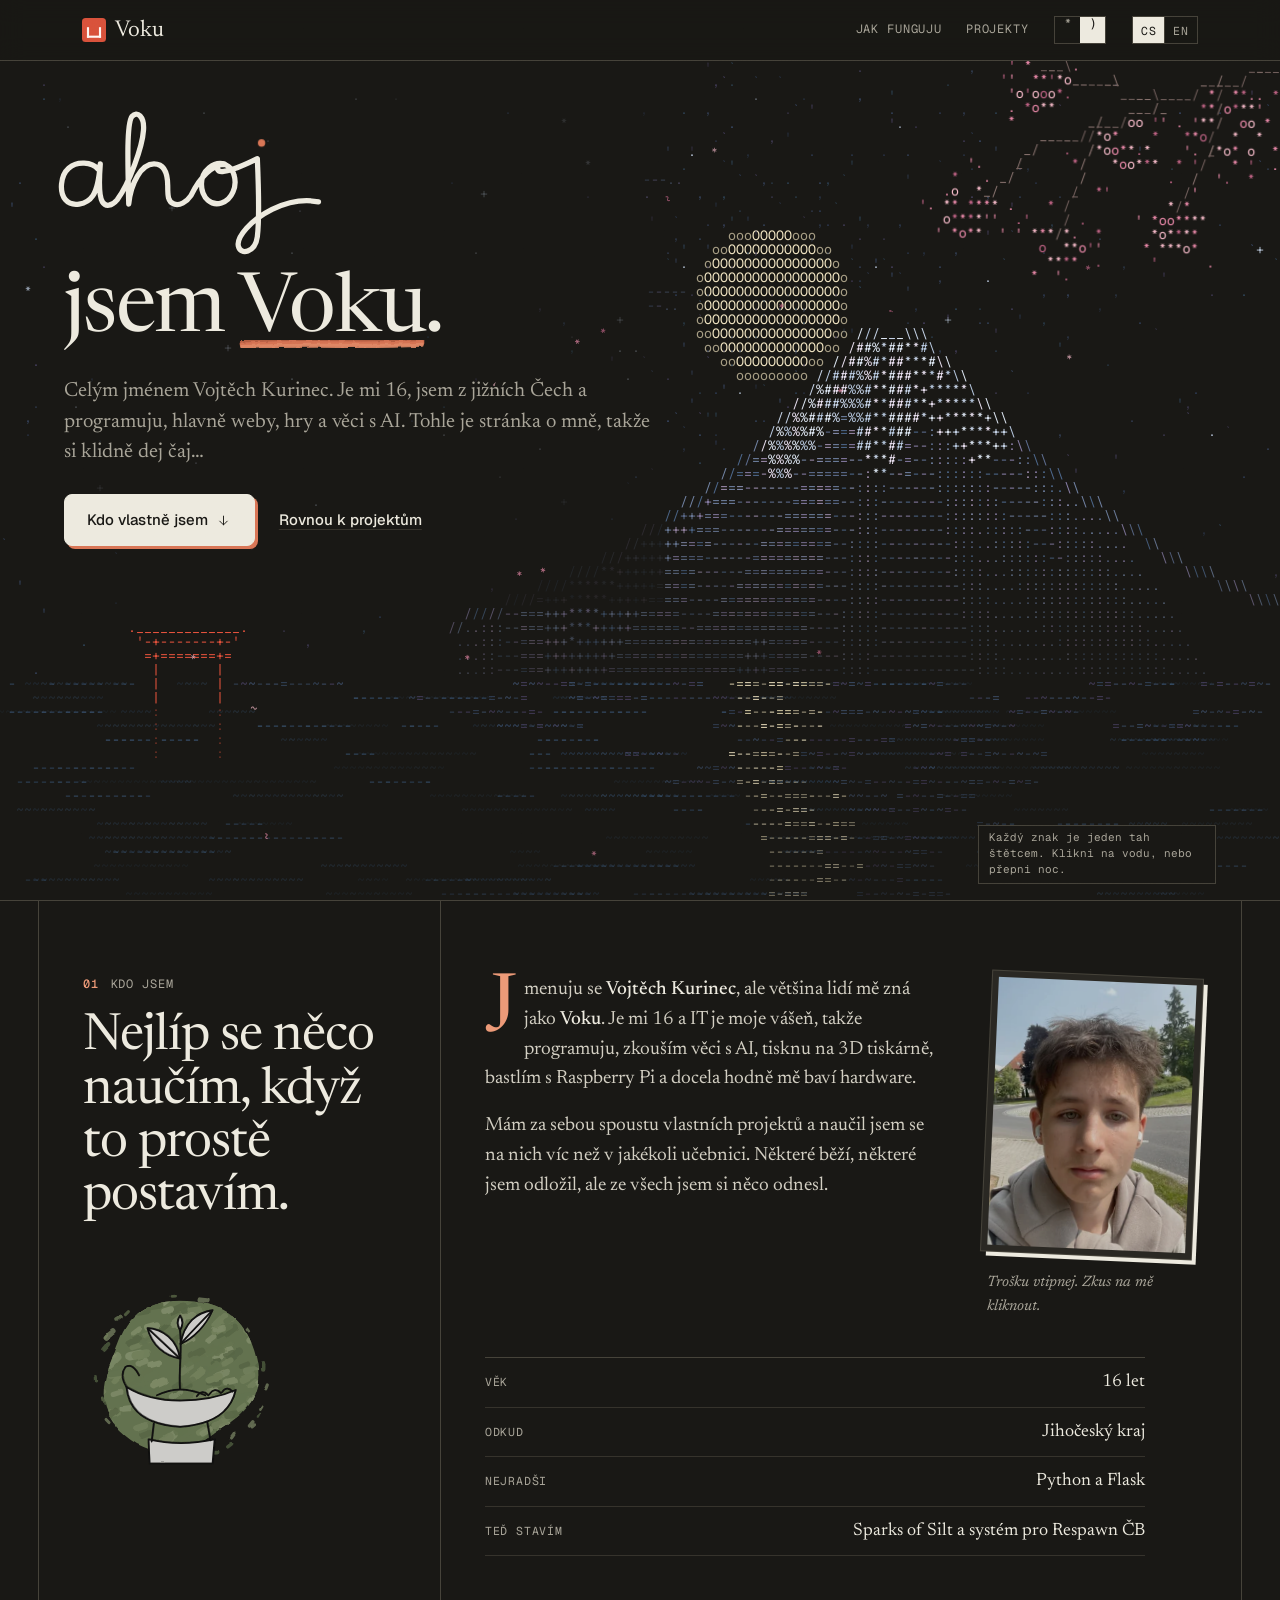
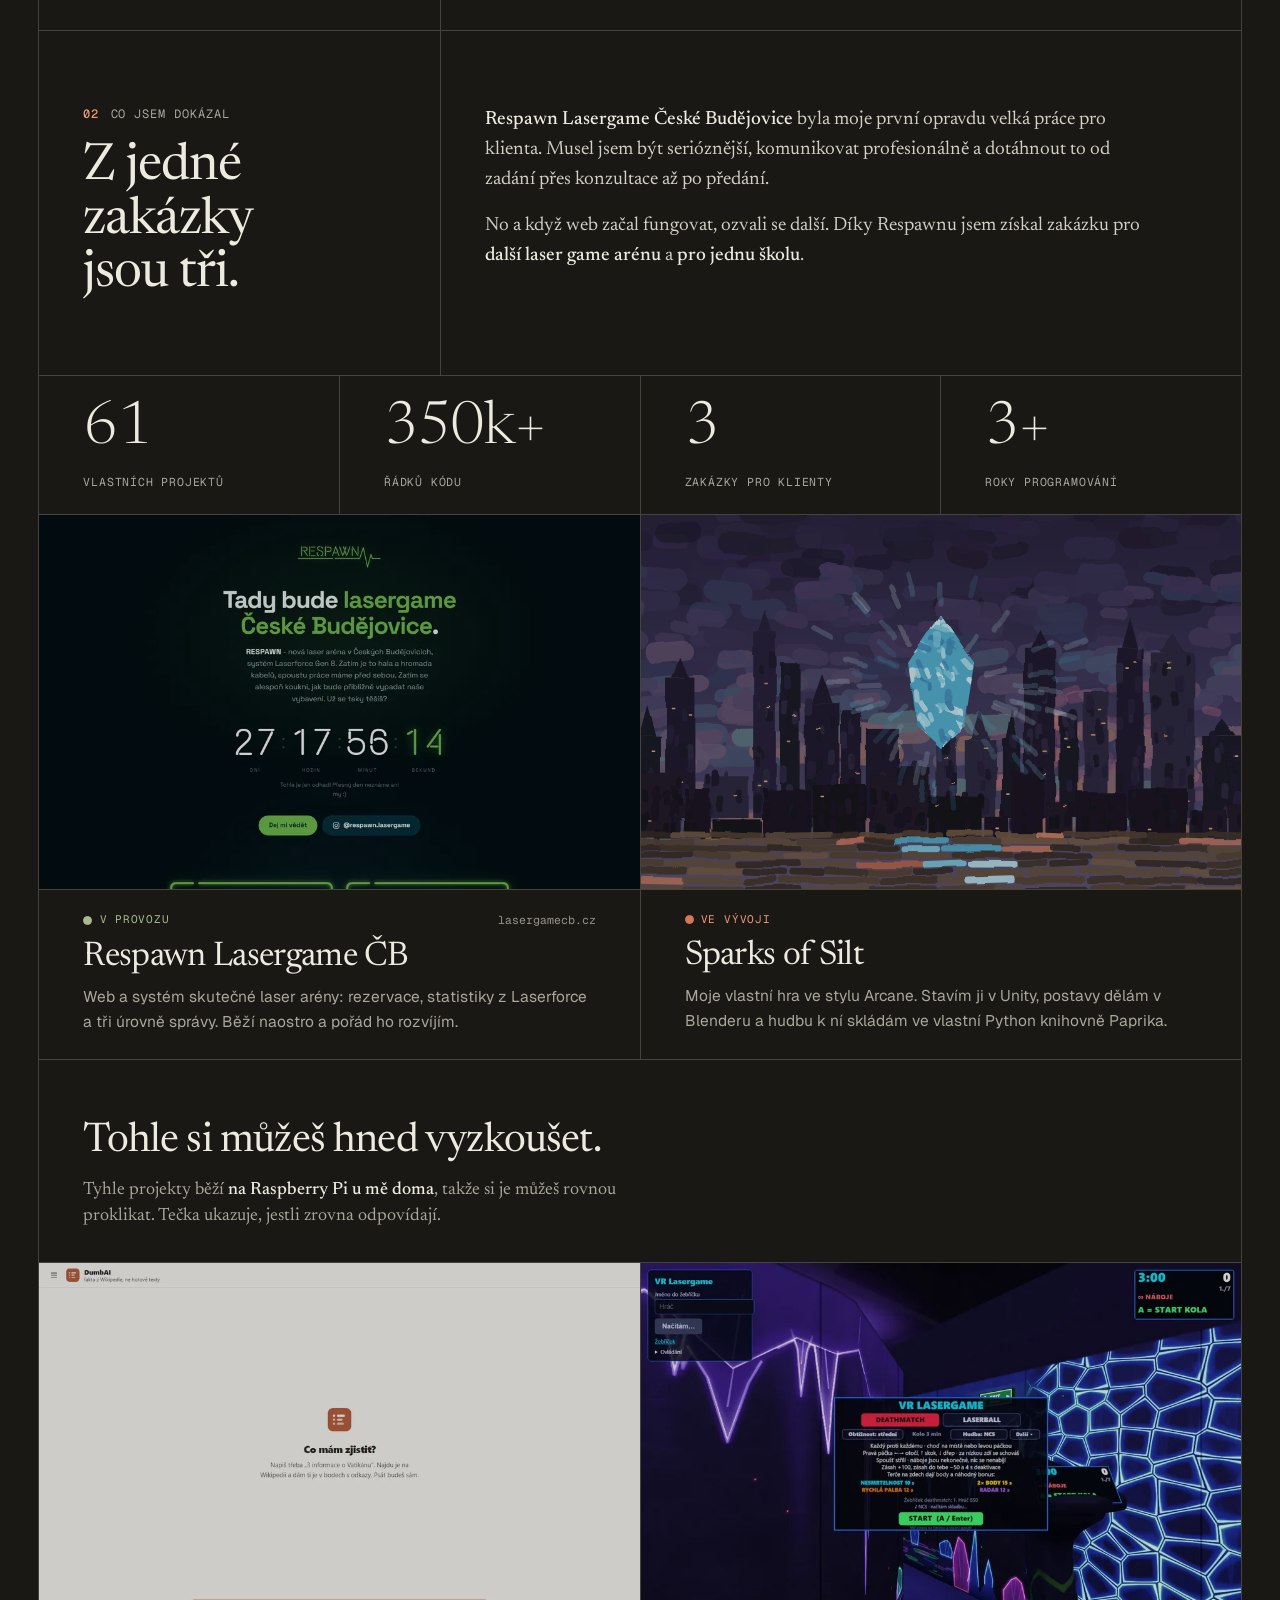
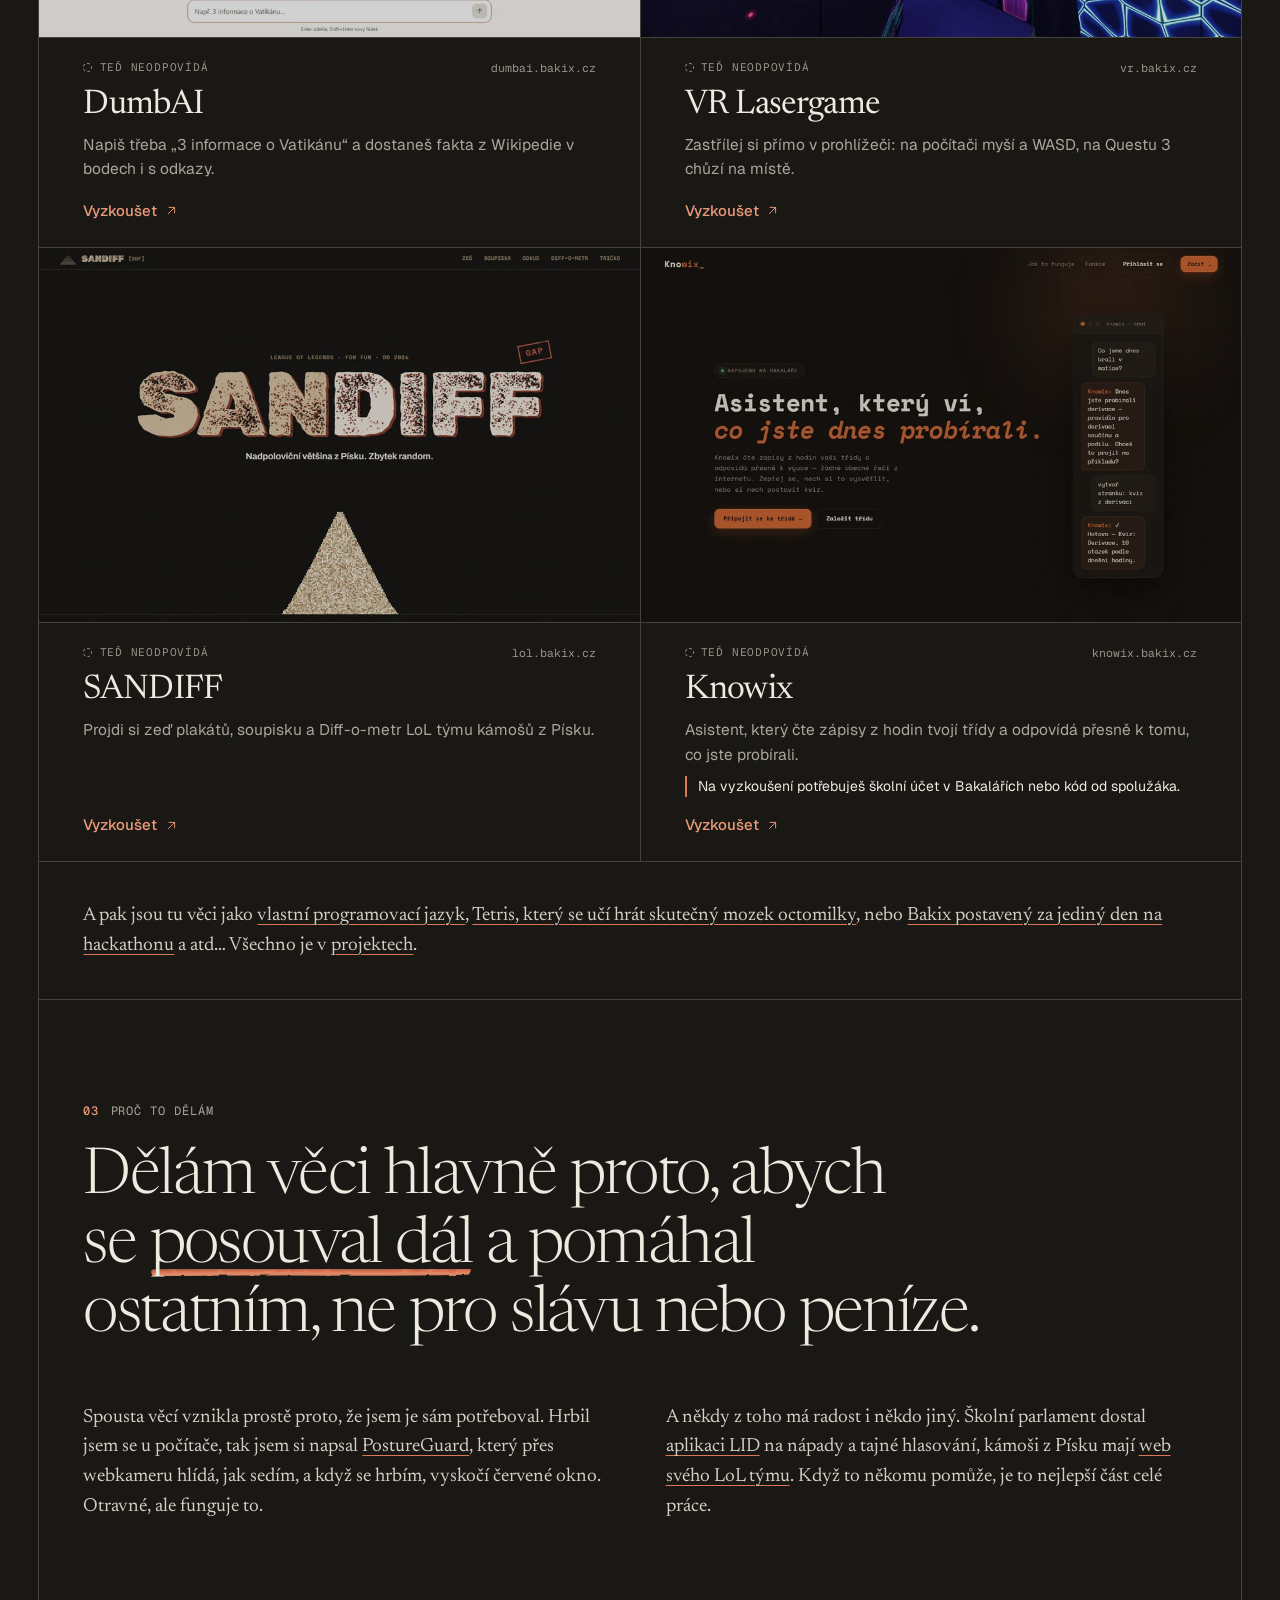
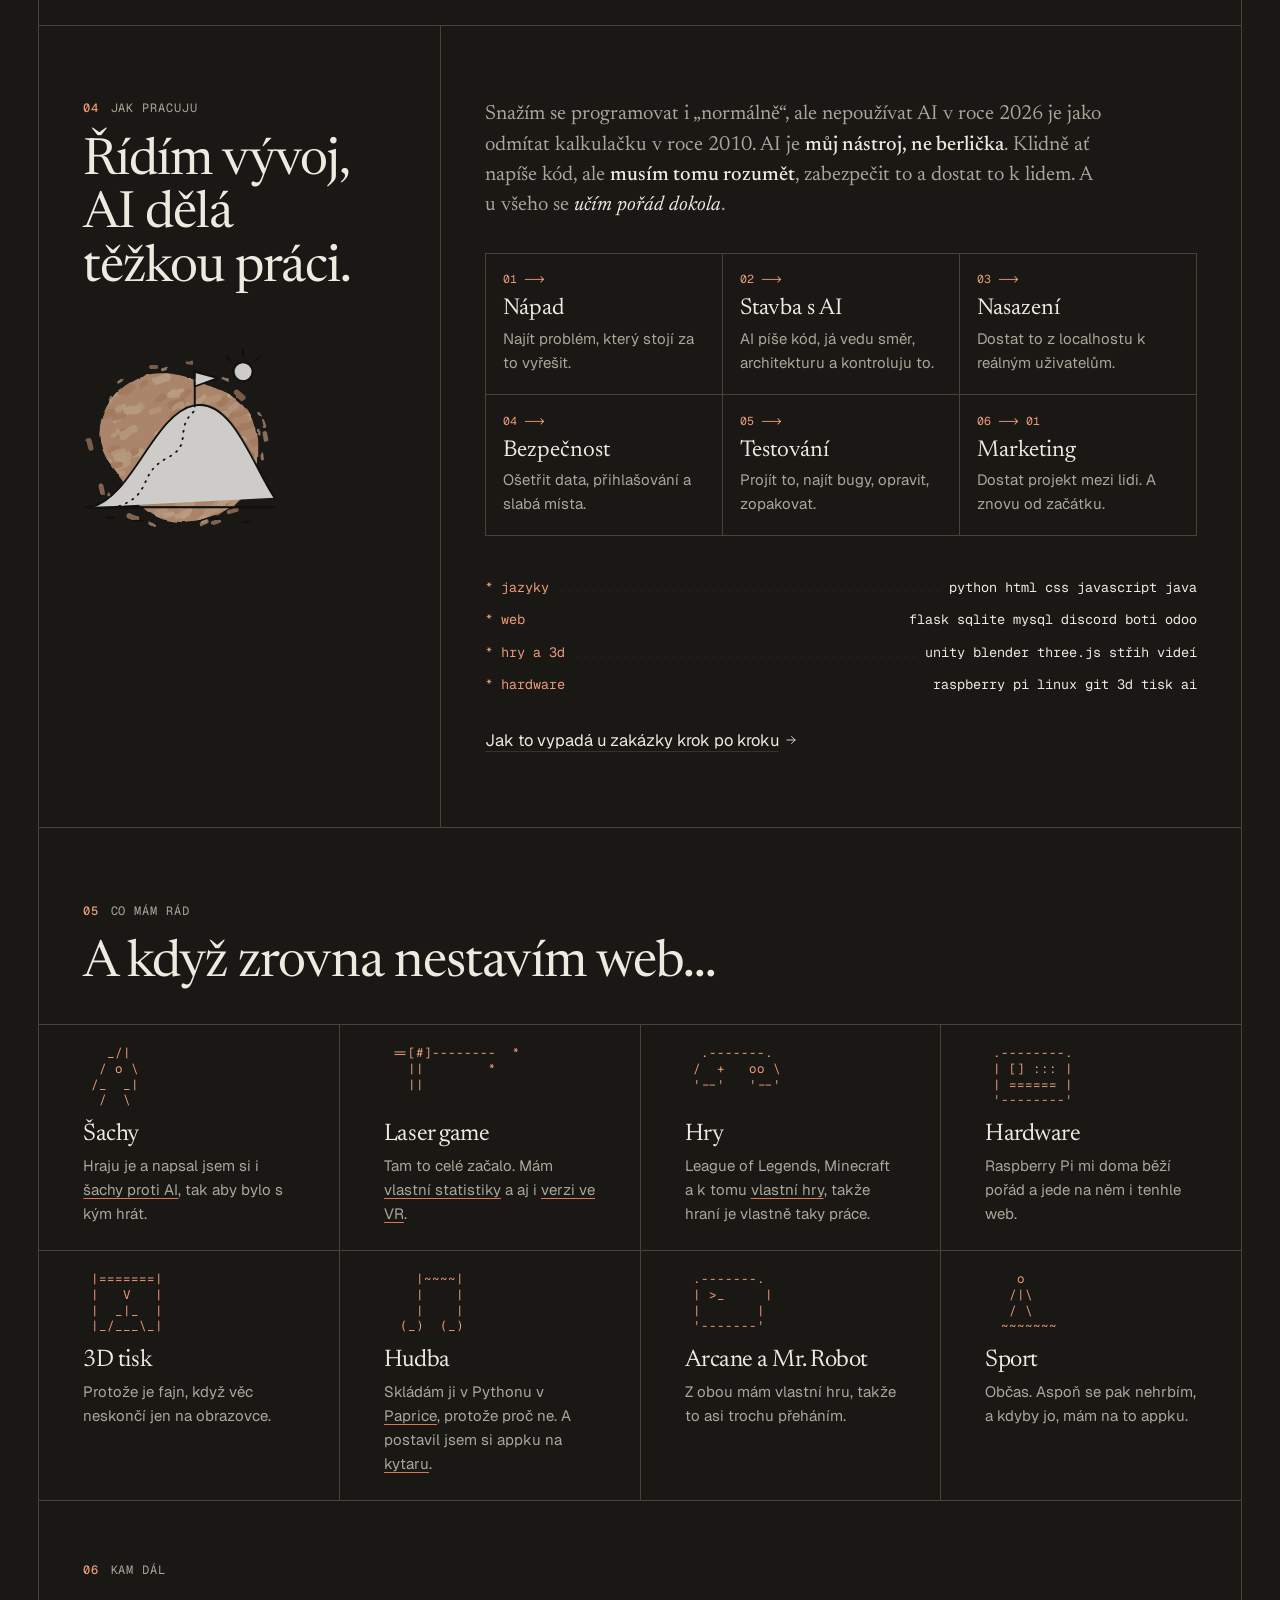
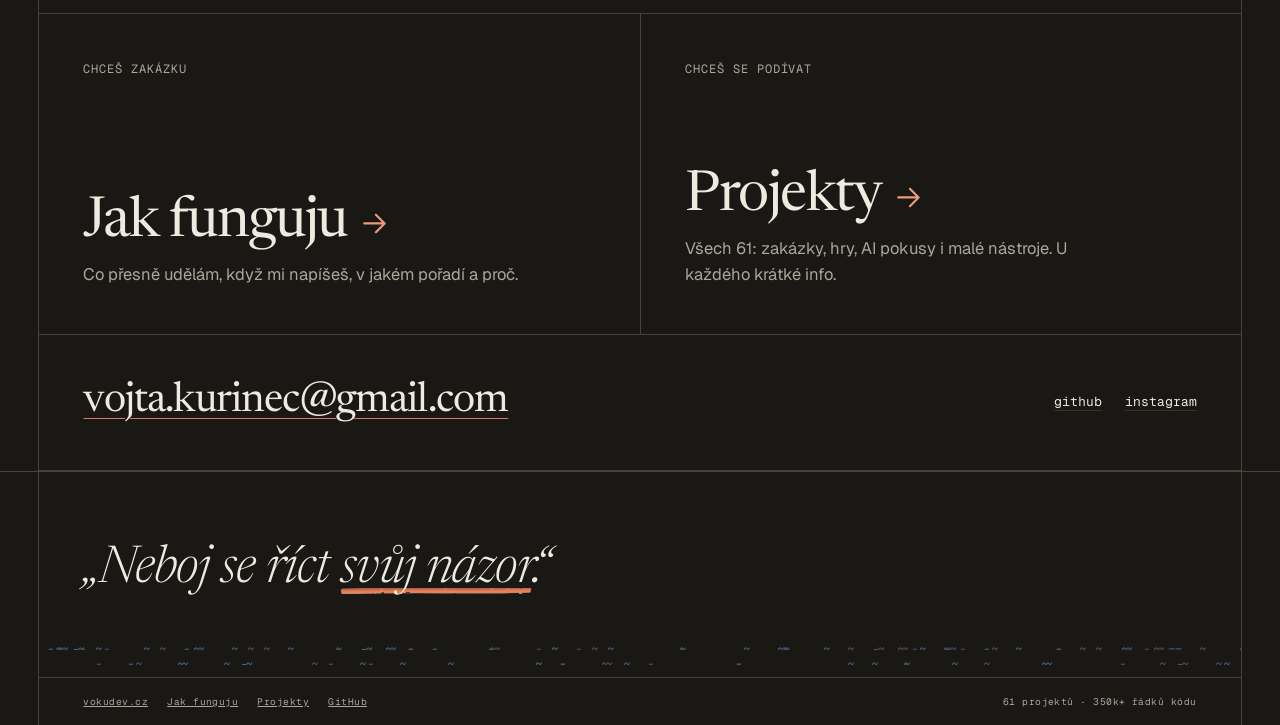
==== commit fbaaac9b: "Nový web: /, /jak-funguju/ a appka s projekty, ASCII obraz a tmavý režim - úvodní stránka říká kdo j" ====
--- a/index.html
+++ b/index.html
@@ -1,11 +1,11 @@
 <!DOCTYPE html>
-<!-- VYGENEROVÁNO: tools/build_projects.py z tools/rozcestnik.template.html. Needituj ručně, přepíše se. -->
+<!-- VYGENEROVÁNO: tools/build_projects.py z tools/index.template.html. Needituj ručně, přepíše se. -->
 <html lang="cs">
 <head>
 <meta charset="UTF-8">
 <meta name="viewport" content="width=device-width, initial-scale=1.0">
 <title>Vojtěch "Voku" Kurinec | Mladý vývojář z jižních Čech</title>
-<meta name="description" content="Ahoj, jsem Voku, mladý vývojář z jižních Čech. Stavím weby, hry a věci s AI a některé si u mě můžeš rovnou vyzkoušet.">
+<meta name="description" content="Ahoj, jsem Voku, mladý vývojář z jižních Čech. Kdo jsem, co jsem dokázal, proč to dělám, jak pracuju a co mám rád.">
 <meta name="author" content="Vojtěch Kurinec">
 <meta name="robots" content="index, follow, max-image-preview:large">
 <meta name="theme-color" content="#F0EEE6">
@@ -16,26 +16,32 @@
 <meta property="og:locale:alternate" content="en_US">
 <meta property="og:site_name" content="Voku">
 <meta property="og:title" content="Vojtěch &quot;Voku&quot; Kurinec | Mladý vývojář z jižních Čech">
-<meta property="og:description" content="Stavím weby, hry a věci s AI a některé si u mě můžeš rovnou vyzkoušet.">
+<meta property="og:description" content="Stavím weby, hry a věci s AI. 61 projektů, 350k+ řádků kódu a tři zakázky.">
 <meta property="og:image" content="https://vokudev.cz/og-image.png">
 <meta property="og:image:width" content="1200">
 <meta property="og:image:height" content="630">
 <meta property="og:image:alt" content="Vojtěch „Voku“ Kurinec, mladý vývojář z jižních Čech">
 <meta name="twitter:card" content="summary_large_image">
 <meta name="twitter:title" content="Vojtěch &quot;Voku&quot; Kurinec | Mladý vývojář z jižních Čech">
-<meta name="twitter:description" content="Stavím weby, hry a věci s AI a některé si u mě můžeš rovnou vyzkoušet.">
+<meta name="twitter:description" content="Stavím weby, hry a věci s AI. 61 projektů, 350k+ řádků kódu a tři zakázky.">
 <meta name="twitter:image" content="https://vokudev.cz/og-image.png">
 <link rel="icon" href="favicon.svg" type="image/svg+xml">
 <link rel="apple-touch-icon" href="apple-touch-icon.png">
 <link rel="alternate" type="application/json" href="projekty/projects.json" title="Všechny projekty (JSON)">
+<script>
+/* Staré odkazy (vokudev.cz/#contact) míří dál na správné místo. */
+(function (m, h) {
+  var to = m[h];
+  if (!to) return;
+  if (to.charAt(0) === '#') history.replaceState(null, '', to);
+  else location.replace(to);
+})({ '#about': '#kdo', '#o-mne': '#kdo', '#now': '#dokazal', '#clients': '#dokazal', '#tech': '#jak', '#contact': '#kontakt', '#how': 'jak-funguju/', '#projects': 'projekty/' }, location.hash);
+</script>
+<script>(function(d){d.classList.add('js');var t;try{t=localStorage.getItem('theme')}catch(e){}if(t!=='light'&&t!=='dark'){var h=new Date().getHours();t=matchMedia('(prefers-color-scheme: dark)').matches||h>=20||h<6?'dark':'light'}d.dataset.theme=t})(document.documentElement)</script>
 <link rel="preconnect" href="https://fonts.googleapis.com">
 <link rel="preconnect" href="https://fonts.gstatic.com" crossorigin>
 <link rel="stylesheet" href="https://fonts.googleapis.com/css2?family=Geist:wght@300..600&family=Geist+Mono:wght@400;500&family=Newsreader:ital,opsz,wght@0,6..72,300..500;1,6..72,300..500&display=swap">
-<script>
-/* Staré odkazy na portfolio (vokudev.cz/#contact) míří dál na správné místo. */
-if (/^#(about|now|clients|projects|how|tech|contact)$/.test(location.hash)) location.replace('o-mne/' + location.hash);
-document.documentElement.classList.add('js');
-</script>
+<link rel="stylesheet" href="assets/site.css?v=dbfffd7e">
 <script type="application/ld+json">
 {
  "@context": "https://schema.org",
@@ -58,10 +64,35 @@
    "@id": "https://vokudev.cz/#voku",
    "name": "Vojtěch Kurinec",
    "alternateName": "Voku",
-   "url": "https://vokudev.cz/o-mne/"
+   "url": "https://vokudev.cz/",
+   "image": "https://vokudev.cz/ja_seriozne.webp",
+   "email": "vojta.kurinec@gmail.com",
+   "jobTitle": "Vývojář",
+   "address": {
+    "@type": "PostalAddress",
+    "addressRegion": "Jihočeský kraj",
+    "addressCountry": "CZ"
+   },
+   "sameAs": [
+    "https://github.com/Voku199",
+    "https://instagram.com/voku199"
+   ],
+   "knowsAbout": [
+    "Python",
+    "Flask",
+    "JavaScript",
+    "Java",
+    "WebXR",
+    "three.js",
+    "Unity",
+    "Blender",
+    "Raspberry Pi",
+    "3D tisk",
+    "AI"
+   ]
   },
   {
-   "@type": "WebPage",
+   "@type": "ProfilePage",
    "@id": "https://vokudev.cz/#page",
    "url": "https://vokudev.cz/",
    "inLanguage": "cs",
@@ -69,15 +100,15 @@
    "isPartOf": {
     "@id": "https://vokudev.cz/#web"
    },
-   "about": {
+   "mainEntity": {
     "@id": "https://vokudev.cz/#voku"
    },
    "primaryImageOfPage": "https://vokudev.cz/og-image.png",
    "hasPart": [
     {
-     "@type": "ProfilePage",
-     "@id": "https://vokudev.cz/o-mne/#page",
-     "url": "https://vokudev.cz/o-mne/"
+     "@type": "WebPage",
+     "@id": "https://vokudev.cz/jak-funguju/#page",
+     "url": "https://vokudev.cz/jak-funguju/"
     },
     {
      "@type": "CollectionPage",
@@ -85,7 +116,7 @@
      "url": "https://vokudev.cz/projekty/"
     }
    ],
-   "mainEntity": {
+   "about": {
     "@type": "ItemList",
     "numberOfItems": 4,
     "itemListElement": [
@@ -119,175 +150,14 @@
  ]
 }
 </script>
-<style>
-/* Stejný papír, inkoust a terakota jako o-mne/ a projekty/. */
-:root {
-  --bg: #F0EEE6; --paper: #FAF9F5; --sand: #E8E4D6;
-  --ink: #141413; --muted: #5E5D59; --faint: #8A8880; --hair: #CFCBBE;
-  --clay: #D97757; --clay-2: #B5512F; --olive: #6A7D52;
-  --serif: 'Newsreader', 'Iowan Old Style', Georgia, serif;
-  --sans: 'Geist', system-ui, -apple-system, 'Segoe UI', sans-serif;
-  --mono: 'Geist Mono', ui-monospace, 'Cascadia Mono', Consolas, monospace;
-  --ease: cubic-bezier(.22, 1, .36, 1);
-  --gutter: clamp(16px, 3.6vw, 44px);
-  --outer: clamp(0px, 3vw, 40px);
-  --max: 1240px;
-  --navh: 60px;
-}
-* { box-sizing: border-box; margin: 0; padding: 0; }
-html { scroll-behavior: smooth; -webkit-text-size-adjust: 100%; }
-section[id] { scroll-margin-top: var(--navh); }
-html, body { overflow-x: clip; }
-body {
-  font-family: var(--sans); font-size: 16.5px; line-height: 1.6;
-  background: var(--bg); color: var(--ink);
-  -webkit-font-smoothing: antialiased; text-rendering: optimizeLegibility;
-}
-body::after {
-  content: ''; position: fixed; inset: 0; z-index: 2000; pointer-events: none; opacity: .55; mix-blend-mode: multiply;
-  background-image: url("data:image/svg+xml,%3Csvg xmlns='http://www.w3.org/2000/svg' width='220' height='220'%3E%3Cfilter id='n'%3E%3CfeTurbulence type='fractalNoise' baseFrequency='.85' numOctaves='2' stitchTiles='stitch'/%3E%3CfeColorMatrix values='0 0 0 0 .08 0 0 0 0 .08 0 0 0 0 .07 .35 0 0 0 -.1'/%3E%3C/filter%3E%3Crect width='100%25' height='100%25' filter='url(%23n)'/%3E%3C/svg%3E");
-}
-::selection { background: var(--clay); color: var(--paper); }
-a { color: inherit; }
-img { display: block; max-width: 100%; height: auto; }
-:focus-visible { outline: 2px solid var(--clay-2); outline-offset: 3px; }
-h1, h2, h3 { font-family: var(--serif); font-optical-sizing: auto; font-weight: 400; letter-spacing: -.02em; text-wrap: balance; }
-
-.wrap { width: min(var(--max), 100% - 2 * var(--outer)); margin-inline: auto; }
-@media (min-width: 900px) { .wrap { border-left: 1px solid var(--ink); border-right: 1px solid var(--ink); } }
-
-.kicker { font-family: var(--mono); font-size: 12px; letter-spacing: .08em; text-transform: uppercase; color: var(--clay-2); }
-.i { width: 1em; height: 1em; flex: none; fill: none; stroke: currentColor; stroke-width: 1.5; stroke-linecap: round; stroke-linejoin: round; }
-.lead { max-width: 46ch; font-family: var(--serif); font-size: clamp(19px, 1.7vw, 23px); line-height: 1.45; color: var(--muted); }
-.lead strong { color: var(--ink); font-weight: 500; }
-.brush { background: url("img/brush.svg") left 96% / 100% .2em no-repeat; padding-bottom: .03em; }
-.skip { position: absolute; left: 1rem; top: -100px; z-index: 3000; background: var(--ink); color: var(--paper); font-size: 14px; font-weight: 500; text-decoration: none; padding: .6rem 1rem; transition: top .2s var(--ease); }
-.skip:focus { top: 1rem; }
-
-/* ── Nav ── */
-.nav { position: sticky; top: 0; z-index: 1000; background: color-mix(in srgb, var(--bg) 88%, transparent); -webkit-backdrop-filter: blur(12px); backdrop-filter: blur(12px); border-bottom: 1px solid var(--ink); }
-.nav__inner { height: var(--navh); display: flex; align-items: center; gap: 2rem; padding: 0 var(--gutter); }
-.nav__logo { display: flex; align-items: baseline; gap: .6rem; font-family: var(--serif); font-size: 23px; letter-spacing: -.01em; text-decoration: none; line-height: 1; }
-.nav__links { display: flex; gap: 1.5rem; margin-left: auto; font-family: var(--mono); font-size: 12px; letter-spacing: .07em; text-transform: uppercase; }
-.nav__links a { color: var(--muted); text-decoration: none; white-space: nowrap; transition: color .2s; }
-.nav__links a:hover { color: var(--ink); }
-.lang-switch { display: flex; flex: none; border: 1px solid var(--ink); }
-.lang-switch button { background: none; border: none; font-family: var(--mono); font-size: 11.5px; letter-spacing: .06em; color: var(--muted); padding: .3rem .55rem; cursor: pointer; transition: color .2s, background .2s; }
-.lang-switch button + button { border-left: 1px solid var(--ink); }
-.lang-switch button:hover { color: var(--ink); }
-.lang-switch button.active { background: var(--ink); color: var(--paper); }
-@media (max-width: 520px) { .nav__inner { gap: .9rem; } .nav__links { gap: .9rem; font-size: 11.5px; letter-spacing: .03em; } }
-
-/* ── První obrazovka: jen kdo jsem ── */
-.hero { display: grid; grid-template-columns: minmax(0, 7fr) minmax(0, 5fr); min-height: min(calc(100svh - var(--navh)), 860px); }
-.hero__text { display: flex; flex-direction: column; justify-content: center; align-items: flex-start; gap: clamp(1.3rem, 2.4vw, 2rem); padding: clamp(2.4rem, 5vw, 4rem) var(--gutter); }
-.hi { display: grid; gap: .22em; font-size: clamp(3.2rem, 7.2vw, 6.2rem); line-height: 1; }
-.hi__word { width: clamp(180px, 24vw, 330px); height: auto; overflow: visible; margin-left: -.1em; }
-.hi__ink { fill: none; stroke: var(--ink); stroke-width: 10; stroke-linecap: round; stroke-linejoin: round; stroke-dasharray: 1 1.01; stroke-dashoffset: 1; animation: hi-write 1.8s cubic-bezier(.45, .05, .4, 1) .2s forwards; }
-.hi__dot { fill: var(--clay); transform-box: fill-box; transform-origin: center; transform: scale(0); animation: hi-dot .45s cubic-bezier(.34, 1.56, .64, 1) 1.9s forwards; }
-@keyframes hi-write { to { stroke-dashoffset: 0; } }
-@keyframes hi-dot { to { transform: scale(1); } }
-.hero__cta { display: flex; flex-wrap: wrap; align-items: center; gap: .9rem 1.6rem; margin-top: .3rem; }
-.btn { display: inline-flex; align-items: center; gap: .5rem; font-size: 15px; font-weight: 500; text-decoration: none; background: var(--ink); color: var(--paper); border: 1px solid var(--ink); border-radius: 8px; padding: .8rem 1.4rem; box-shadow: 3px 3px 0 var(--clay); transition: transform .25s var(--ease), box-shadow .25s var(--ease); }
-.btn:hover { transform: translate(-2px, -2px); box-shadow: 5px 5px 0 var(--clay); }
-.btn:active { transform: translate(1px, 1px); box-shadow: 1px 1px 0 var(--clay); }
-.link { font-size: 15px; font-weight: 500; text-decoration: underline; text-decoration-color: var(--hair); text-decoration-thickness: 1px; text-underline-offset: .28em; transition: text-decoration-color .25s, color .25s; }
-.link:hover { color: var(--clay-2); text-decoration-color: var(--clay); }
-.hero__art { position: relative; display: grid; place-items: center; padding: var(--gutter); border-left: 1px solid var(--ink); background: var(--sand); overflow: hidden; }
-.hero__paint { position: absolute; inset: 0; width: 100%; height: 100%; object-fit: cover; object-position: 50% 52%; }
-.hero__photo { position: relative; width: clamp(190px, 23vw, 302px); aspect-ratio: 302 / 400; object-fit: cover; border: 6px solid var(--paper); outline: 1px solid var(--ink); box-shadow: 5px 5px 0 var(--ink); transform: rotate(-3deg); }
-@media (max-width: 820px) {
-  .hero { grid-template-columns: 1fr; min-height: 0; }
-  .hero__art { border-left: none; border-top: 1px solid var(--ink); padding-block: 2.2rem; }
-  .hero__photo { width: 190px; }
-}
-
-/* ── O mně ── */
-.about { display: grid; grid-template-columns: minmax(0, 8fr) minmax(0, 4fr); align-items: center; gap: clamp(1.5rem, 4vw, 3.5rem); padding: clamp(3rem, 7vw, 5.5rem) var(--gutter); border-top: 1px solid var(--ink); }
-.sec-title { font-size: clamp(2.2rem, 4.4vw, 3.6rem); line-height: 1.05; margin-top: .9rem; }
-.prose { display: grid; gap: 1rem; max-width: 58ch; margin-top: 1.5rem; font-size: 18px; line-height: 1.6; }
-.prose strong { font-weight: 500; }
-.about__photo { justify-self: center; display: grid; gap: .8rem; justify-items: center; width: min(229px, 100%); }
-.about__photo img { border: 6px solid var(--paper); outline: 1px solid var(--ink); box-shadow: 5px 5px 0 var(--ink); transform: rotate(2deg); }
-.about__photo figcaption { font-family: var(--serif); font-style: italic; font-size: 15px; color: var(--muted); }
-@media (max-width: 720px) { .about { grid-template-columns: 1fr; } .about__photo { width: 180px; } }
-
-/* ── Mřížky ── */
-.cells { display: grid; gap: 1px; background: var(--ink); border-top: 1px solid var(--ink); }
-.cells > * { background: var(--bg); min-width: 0; }
-
-/* ── Co dělám ── */
-.does { grid-template-columns: repeat(3, minmax(0, 1fr)); }
-.does > div { padding: clamp(1.5rem, 3vw, 2.3rem) var(--gutter); }
-.does h3 { font-size: clamp(26px, 2.6vw, 32px); line-height: 1.1; }
-.does p { margin-top: .6rem; color: var(--muted); }
-@media (max-width: 820px) { .does { grid-template-columns: 1fr; } }
-
-/* ── K vyzkoušení ── */
-.sec-head { padding: clamp(3rem, 7vw, 5.5rem) var(--gutter) clamp(2rem, 4vw, 3rem); border-top: 1px solid var(--ink); }
-.sec-head .lead { margin-top: 1.1rem; max-width: 58ch; font-size: clamp(18px, 1.5vw, 20px); }
-.cards { grid-template-columns: repeat(2, minmax(0, 1fr)); }
-@media (max-width: 760px) { .cards { grid-template-columns: 1fr; } }
-.card { display: flex; flex-direction: column; text-decoration: none; transition: background .3s; }
-.card:hover { background: var(--paper); }
-.card__img { display: block; overflow: hidden; border-bottom: 1px solid var(--ink); aspect-ratio: 16 / 9; background: var(--sand); }
-.card__img img { width: 100%; height: 100%; object-fit: cover; object-position: top; transition: transform .9s var(--ease); }
-.card:hover .card__img img { transform: scale(1.03); }
-.card__body { display: flex; flex-direction: column; gap: .55rem; padding: 1.3rem var(--gutter) 1.5rem; flex: 1; }
-.card__top { display: flex; justify-content: space-between; align-items: center; gap: 1rem; }
-.card__host { font-family: var(--mono); font-size: 11.5px; color: var(--faint); overflow: hidden; text-overflow: ellipsis; white-space: nowrap; }
-.card__name { font-family: var(--serif); font-size: clamp(30px, 3vw, 38px); line-height: 1.1; letter-spacing: -.02em; }
-.card__try { font-size: 16px; color: var(--muted); }
-.card__note { font-size: 14px; line-height: 1.45; color: var(--ink); border-left: 2px solid var(--clay); padding-left: .7rem; }
-.card__go { margin-top: auto; padding-top: .5rem; display: inline-flex; align-items: center; gap: .4rem; font-weight: 500; font-size: 15px; color: var(--clay-2); }
-.card__go .i { transition: transform .3s var(--ease); }
-.card:hover .card__go .i { transform: translate(2px, -2px); }
-
-.ping { display: inline-flex; align-items: center; gap: .45rem; font-family: var(--mono); font-size: 11px; letter-spacing: .07em; text-transform: uppercase; color: var(--muted); white-space: nowrap; }
-.ping::before { content: ''; width: 7px; height: 7px; border-radius: 50%; border: 1px solid var(--muted); }
-.ping.is-on { color: var(--olive); }
-.ping.is-on::before { background: var(--olive); border-color: var(--olive); animation: beat 2.2s ease-in-out infinite; }
-.ping.is-off { color: var(--faint); }
-.ping.is-off::before { border-style: dashed; }
-@keyframes beat { 0%, 100% { box-shadow: 0 0 0 0 color-mix(in srgb, var(--olive) 55%, transparent); } 60% { box-shadow: 0 0 0 6px transparent; } }
-
-/* ── Kam dál ── */
-.next { list-style: none; grid-template-columns: repeat(3, minmax(0, 1fr)); }
-.next a { display: grid; align-content: start; gap: .3rem; height: 100%; padding: clamp(1.5rem, 3vw, 2.3rem) var(--gutter); text-decoration: none; transition: background .3s; }
-.next a:hover { background: var(--paper); }
-.next b { display: inline-flex; align-items: center; gap: .4rem; font-family: var(--serif); font-weight: 400; font-size: clamp(24px, 2.4vw, 30px); line-height: 1.2; transition: color .2s; }
-.next a:hover b { color: var(--clay-2); }
-.next a > span { color: var(--muted); font-size: 15px; }
-@media (max-width: 820px) { .next { grid-template-columns: 1fr; } }
-
-/* ── Patička ── */
-.footer { border-top: 1px solid var(--ink); border-bottom: 1px solid var(--ink); margin-bottom: clamp(1.5rem, 4vw, 3rem); }
-.footer__row { display: flex; justify-content: space-between; flex-wrap: wrap; gap: .6rem 2rem; padding: 1rem var(--gutter); font-family: var(--mono); font-size: 11.5px; letter-spacing: .06em; text-transform: uppercase; color: var(--muted); }
-.footer__row a { color: inherit; }
-
-/* ── Odkrývání ── */
-.js .rv { opacity: 0; transform: translateY(14px); transition: opacity .8s var(--ease), transform .8s var(--ease); transition-delay: calc(var(--i, 0) * 70ms); }
-.js .rv.is-in { opacity: 1; transform: none; }
-@media (prefers-reduced-motion: reduce) {
-  *, *::before, *::after { animation: none !important; transition: none !important; }
-  .js .rv { opacity: 1; transform: none; }
-  html { scroll-behavior: auto; }
-  /* bez animace se ahoj nesmí ztratit: rovnou je celé napsané */
-  .hi__ink { stroke-dashoffset: 0; }
-  .hi__dot { transform: none; }
-}
-</style>
 </head>
 <body>
-<a class="skip" href="#o-mne" data-t="skip">Přeskočit na obsah</a>
-
+<a class="skip" href="#kdo" data-t="skip">Přeskočit na obsah</a>
 <header class="nav">
   <div class="nav__inner wrap">
-    <a class="nav__logo" href="./">Voku</a>
-    <nav class="nav__links" aria-label="Menu">
-      <a href="projekty/" data-t="navArchive">Projekty</a>
-      <a href="o-mne/" data-t="navAbout">O mně</a>
-    </nav>
+    <a class="nav__logo" href="./" aria-label="Voku"><svg class="seal" viewBox="0 0 34 34" aria-hidden="true"><rect width="34" height="34" rx="5"/><g fill="#fff6f2"><rect x="15.5" y="5" width="3" height="23"/><rect x="7" y="13" width="3" height="15"/><rect x="24" y="13" width="3" height="15"/><rect x="7" y="25" width="20" height="3"/></g></svg><span>Voku</span></a>
+    <nav class="nav__links" aria-label="Menu" data-t-aria="navMenu"><a href="jak-funguju/" data-t="navHow">Jak funguju</a><a href="projekty/" data-t="navProjects">Projekty</a></nav>
+    <button class="theme" type="button" aria-pressed="false" aria-label="Zapnout tmavý režim"><span class="theme__sun" aria-hidden="true">*</span><span class="theme__moon" aria-hidden="true">)</span></button>
     <div class="lang-switch" role="group" aria-label="Language / Jazyk">
       <button type="button" class="active" data-lang="cs" aria-pressed="true" title="Česky">CS</button>
       <button type="button" data-lang="en" aria-pressed="false" title="English">EN</button>
@@ -295,9 +165,20 @@
   </div>
 </header>
 
-<main id="main" class="wrap">
-
-<section class="hero">
+<ul class="rail" aria-label="Kapitoly" data-t-aria="railLabel">
+  <li><a href="#kdo"><span data-t="railWho">Kdo jsem</span></a></li>
+  <li><a href="#dokazal"><span data-t="railDid">Co jsem dokázal</span></a></li>
+  <li><a href="#proc"><span data-t="railWhy">Proč to dělám</span></a></li>
+  <li><a href="#jak"><span data-t="railHow">Jak pracuju</span></a></li>
+  <li><a href="#rad"><span data-t="railLike">Co mám rád</span></a></li>
+  <li><a href="#dal"><span data-t="railNext">Kam dál</span></a></li>
+</ul>
+
+<main id="main">
+
+<section class="hero" aria-label="Úvod" data-t-aria="heroLabel">
+  <canvas class="hero__canvas" id="hero-canvas" role="img" aria-label="Obraz z ASCII znaků: hora Fuji, červená brána torii na jezeře a větev sakury" data-t-aria="paintAlt"></canvas>
+  <noscript><img class="hero__fallback" src="img/hero.svg" alt="" width="960" height="1200"></noscript>
   <div class="hero__text">
     <h1 class="hi">
       <svg class="hi__word" viewBox="50 14 510 290" role="img" aria-label="Ahoj">
@@ -306,218 +187,297 @@
       </svg>
       <span data-t="h1">jsem <span class="brush">Voku</span>.</span>
     </h1>
-    <p class="lead" data-t="lead">Celým jménem Vojtěch Kurinec, ale většina lidí mě zná jako Voku. Je mi 16, jsem z jižních Čech a programuju. Hlavně weby, hry a věci s AI.</p>
+    <p class="lead" data-t="lead">Celým jménem Vojtěch Kurinec. Je mi 16, jsem z jižních Čech a programuju, hlavně weby, hry a věci s AI. Tohle je stránka o mně, takže si klidně dej čaj…</p>
     <div class="hero__cta">
-      <a class="btn" href="#o-mne"><span data-t="ctaAbout">Víc o mně</span> <svg class="i" viewBox="0 0 24 24" aria-hidden="true"><path d="M12 5v14M6 13l6 6 6-6"/></svg></a>
-      <a class="link" href="#vyzkousej" data-t="ctaTry">Rovnou k projektům</a>
-    </div>
-  </div>
-  <div class="hero__art">
-    <img class="hero__paint" src="img/hero.svg" alt="" width="960" height="1200" decoding="async">
-    <img class="hero__photo" src="ja_seriozne.webp" width="302" height="400" fetchpriority="high" decoding="async" alt="Vojtěch Kurinec, portrét" data-t-alt="photoAlt">
-  </div>
-</section>
-
-<section class="about" id="o-mne">
-  <div class="about__text">
-    <p class="kicker" data-t="aboutKicker">O mně</p>
-    <h2 class="sec-title" data-t="aboutH">Nejlíp se něco naučím, když to prostě postavím.</h2>
-    <div class="prose" data-t="aboutText">
-      <p>IT je moje vášeň. Programuju, experimentuju s AI, tisknu na 3D tiskárně, bastlím s Raspberry Pi a zajímám se o hardware. Mimo počítač hraju šachy, hry a občas i sportuju.</p>
-      <p>Mám za sebou docela dost vlastních projektů a naučil jsem se na nich víc než v jakékoli učebnici. Dělám to hlavně proto, abych se posouval dál a pomáhal ostatním, ne pro slávu nebo peníze.</p>
-    </div>
-  </div>
-  <figure class="about__photo">
-    <img src="ja_uwu.webp" width="229" height="400" loading="lazy" decoding="async" alt="Vojtěch Kurinec, vtipná fotka s legračním výrazem" data-t-alt="photoAltFunny">
-    <figcaption data-t="captionFunny">Trošku vtipnej.</figcaption>
-  </figure>
-</section>
-
-<section class="cells does" aria-label="Co dělám" data-t-aria="doesLabel">
-  <div style="--i:0">
-    <h3 data-t="doesWebH">Weby</h3>
-    <p data-t="doesWeb">Stavím weby a rezervační systémy pro laser game arény. Ten pro Respawn v Českých Budějovicích běží naostro a pořád ho rozvíjím.</p>
-  </div>
-  <div style="--i:1">
-    <h3 data-t="doesGamesH">Hry</h3>
-    <p data-t="doesGames">Dělám vlastní hru Sparks of Silt ve stylu Arcane. Stavím ji v Unity, postavy dělám v Blenderu a hudbu k ní skládám ve vlastní knihovně v Pythonu.</p>
-  </div>
-  <div style="--i:2">
-    <h3 data-t="doesAiH">AI</h3>
-    <p data-t="doesAi">AI je můj nástroj, ne berlička. Klidně ať napíše kód, ale musím tomu rozumět, zabezpečit to a dostat to k lidem.</p>
-  </div>
-</section>
-
-<section id="vyzkousej">
-  <div class="sec-head">
-    <p class="kicker" data-t="tryKicker">Projekty</p>
-    <h2 class="sec-title" data-t="tryH">Tohle si můžeš hned vyzkoušet.</h2>
-    <p class="lead" data-t="tryLead">Tyhle projekty běží <strong>na Raspberry Pi u mě doma</strong>, takže si je můžeš rovnou proklikat. Tečka ukazuje, jestli zrovna odpovídají.</p>
-  </div>
-  <div class="cells cards">
-<a class="card" href="https://dumbai.bakix.cz" target="_blank" rel="noopener" data-ping="https://dumbai.bakix.cz" style="--i:0">
-  <span class="card__img"><img src="projekty/shots/dumbai.webp" alt="" width="960" height="600" loading="lazy" decoding="async"></span>
-  <span class="card__body">
-    <span class="card__top"><span class="ping" data-t="pingWait">Zkouším spojení…</span><span class="card__host">dumbai.bakix.cz</span></span>
-    <span class="card__name">DumbAI</span>
-    <span class="card__try" data-try="dumbai">Napiš třeba „3 informace o Vatikánu“ a dostaneš fakta z Wikipedie v bodech i s odkazy.</span>
-    <span class="card__go"><span data-t="tryIt">Vyzkoušet</span> <svg class="i" viewBox="0 0 24 24"><path d="M7 17 17 7M8 7h9v9"/></svg></span>
+      <a class="btn" href="#kdo"><span data-t="ctaWho">Kdo vlastně jsem</span> <svg class="i" viewBox="0 0 24 24" aria-hidden="true"><path d="M12 5v14M6 13l6 6 6-6"/></svg></a>
+      <a class="link" href="projekty/" data-t="ctaProjects">Rovnou k projektům</a>
+    </div>
+  </div>
+  <p class="hero__cap" data-t="heroCap">Každý znak je jeden tah štětcem. Klikni na vodu, nebo přepni noc.</p>
+</section>
+
+<div class="wrap wrap--ruled">
+
+<section class="block" id="kdo">
+  <div class="block__head">
+    <p class="kicker"><b>01</b><span data-t="whoKicker">Kdo jsem</span></p>
+    <h2 class="block__title" data-t="whoH">Nejlíp se něco naučím, když to prostě postavím.</h2>
+    <img class="spot" src="img/spot-sprout.svg" width="400" height="400" alt="" loading="lazy">
+  </div>
+  <div class="block__body">
+    <div class="who">
+      <div class="prose prose--drop" data-t="whoText">
+        <p>Jmenuju se <strong>Vojtěch Kurinec</strong>, ale většina lidí mě zná jako <strong>Voku</strong>. Je mi 16 a IT je moje vášeň, takže programuju, zkouším věci s AI, tisknu na 3D tiskárně, bastlím s Raspberry Pi a docela hodně mě baví hardware.</p>
+        <p>Mám za sebou spoustu vlastních projektů a naučil jsem se na nich víc než v jakékoli učebnici. Některé běží, některé jsem odložil, ale ze všech jsem si něco odnesl.</p>
+      </div>
+      <div class="who__photo">
+        <button class="photo" type="button" aria-pressed="false" aria-label="Přepnout fotku: vážně, nebo vtipně" data-t-aria="photoBtn">
+          <img src="ja_seriozne.webp" width="302" height="400" loading="lazy" decoding="async" alt="Vojtěch Kurinec, portrét" data-t-alt="photoAlt">
+          <img src="ja_uwu.webp" width="229" height="400" loading="lazy" decoding="async" alt="Vojtěch Kurinec, vtipná fotka s legračním výrazem" data-t-alt="photoAltFunny">
+        </button>
+        <span class="photo__cap" data-t="photoCap">Trošku vtipnej. Zkus na mě kliknout.</span>
+      </div>
+    </div>
+    <dl class="facts">
+      <div><dt data-t="factAge">Věk</dt><dd data-t="factAgeVal">16 let</dd></div>
+      <div><dt data-t="factFrom">Odkud</dt><dd data-t="factFromVal">Jihočeský kraj</dd></div>
+      <div><dt data-t="factFav">Nejradši</dt><dd data-t="factFavVal">Python a Flask</dd></div>
+      <div><dt data-t="factNow">Teď stavím</dt><dd data-t="factNowVal">Sparks of Silt a systém pro Respawn ČB</dd></div>
+    </dl>
+  </div>
+</section>
+
+<section id="dokazal">
+  <div class="block block--open">
+    <div class="block__head">
+      <p class="kicker"><b>02</b><span data-t="didKicker">Co jsem dokázal</span></p>
+      <h2 class="block__title" data-t="didH">Z jedné zakázky jsou tři.</h2>
+    </div>
+    <div class="block__body">
+      <div class="prose" data-t="didText">
+        <p><strong>Respawn Lasergame České Budějovice</strong> byla moje první opravdu velká práce pro klienta. Musel jsem být serióznější, komunikovat profesionálně a dotáhnout to od zadání přes konzultace až po předání.</p>
+        <p>No a když web začal fungovat, ozvali se další. Díky Respawnu jsem získal zakázku pro <strong>další laser game arénu</strong> a <strong>pro jednu školu</strong>.</p>
+      </div>
+    </div>
+    <div class="block__full cells figures">
+      <div><b data-count>61</b><span data-t="figProjects">vlastních projektů</span></div>
+      <div><b data-count>350k+</b><span data-t="figLines">řádků kódu</span></div>
+      <div><b data-count>3</b><span data-t="figClients">zakázky pro klienty</span></div>
+      <div><b data-count>3+</b><span data-t="figYears">roky programování</span></div>
+    </div>
+    <div class="block__full cells features">
+      <a class="feature" href="https://lasergamecb.cz" target="_blank" rel="noopener">
+        <span class="feature__art"><img src="projekty/shots/respawn-lasergame-cb.webp" alt="" width="960" height="600" loading="lazy" decoding="async"></span>
+        <span class="feature__body">
+          <span class="feature__top"><span class="status status--live" data-t="liveBadge">V provozu</span><span class="feature__host">lasergamecb.cz</span></span>
+          <span class="feature__name">Respawn Lasergame ČB</span>
+          <span class="feature__line" data-t="respawnLine">Web a systém skutečné laser arény: rezervace, statistiky z Laserforce a tři úrovně správy. Běží naostro a pořád ho rozvíjím.</span>
+        </span>
+      </a>
+      <div class="feature">
+        <span class="feature__art"><img src="img/sparks.svg" alt="" width="800" height="600" loading="lazy" decoding="async"></span>
+        <span class="feature__body">
+          <span class="feature__top"><span class="status status--wip" data-t="wipBadge">Ve vývoji</span></span>
+          <span class="feature__name">Sparks of Silt</span>
+          <span class="feature__line" data-t="sparksLine">Moje vlastní hra ve stylu Arcane. Stavím ji v Unity, postavy dělám v Blenderu a hudbu k ní skládám ve vlastní Python knihovně Paprika.</span>
+        </span>
+      </div>
+    </div>
+    <div class="block__full" id="vyzkousej">
+      <div class="sec-head">
+        <h3 data-t="tryH">Tohle si můžeš hned vyzkoušet.</h3>
+        <p class="lead" data-t="tryLead">Tyhle projekty běží <strong>na Raspberry Pi u mě doma</strong>, takže si je můžeš rovnou proklikat. Tečka ukazuje, jestli zrovna odpovídají.</p>
+      </div>
+      <div class="cells features" style="border-top:1px solid var(--line)">
+<a class="feature" href="https://dumbai.bakix.cz" target="_blank" rel="noopener" data-ping="https://dumbai.bakix.cz">
+  <span class="feature__art"><img src="projekty/shots/dumbai.webp" alt="" width="960" height="600" loading="lazy" decoding="async"></span>
+  <span class="feature__body">
+    <span class="feature__top"><span class="ping"></span><span class="feature__host">dumbai.bakix.cz</span></span>
+    <span class="feature__name">DumbAI</span>
+    <span class="feature__line" data-try="dumbai">Napiš třeba „3 informace o Vatikánu“ a dostaneš fakta z Wikipedie v bodech i s odkazy.</span>
+    <span class="feature__go"><span data-t="tryIt">Vyzkoušet</span> <svg class="i" viewBox="0 0 24 24" aria-hidden="true"><path d="M7 17 17 7M8 7h9v9"/></svg></span>
   </span>
 </a>
-<a class="card" href="https://vr.bakix.cz" target="_blank" rel="noopener" data-ping="https://vr.bakix.cz" style="--i:1">
-  <span class="card__img"><img src="projekty/shots/vr-lasergame.webp" alt="" width="960" height="600" loading="lazy" decoding="async"></span>
-  <span class="card__body">
-    <span class="card__top"><span class="ping" data-t="pingWait">Zkouším spojení…</span><span class="card__host">vr.bakix.cz</span></span>
-    <span class="card__name">VR Lasergame</span>
-    <span class="card__try" data-try="vr-lasergame">Zastřílej si přímo v prohlížeči: na počítači myší a WASD, na Questu 3 chůzí na místě.</span>
-    <span class="card__go"><span data-t="tryIt">Vyzkoušet</span> <svg class="i" viewBox="0 0 24 24"><path d="M7 17 17 7M8 7h9v9"/></svg></span>
+<a class="feature" href="https://vr.bakix.cz" target="_blank" rel="noopener" data-ping="https://vr.bakix.cz">
+  <span class="feature__art"><img src="projekty/shots/vr-lasergame.webp" alt="" width="960" height="600" loading="lazy" decoding="async"></span>
+  <span class="feature__body">
+    <span class="feature__top"><span class="ping"></span><span class="feature__host">vr.bakix.cz</span></span>
+    <span class="feature__name">VR Lasergame</span>
+    <span class="feature__line" data-try="vr-lasergame">Zastřílej si přímo v prohlížeči: na počítači myší a WASD, na Questu 3 chůzí na místě.</span>
+    <span class="feature__go"><span data-t="tryIt">Vyzkoušet</span> <svg class="i" viewBox="0 0 24 24" aria-hidden="true"><path d="M7 17 17 7M8 7h9v9"/></svg></span>
   </span>
 </a>
-<a class="card" href="https://lol.bakix.cz" target="_blank" rel="noopener" data-ping="https://lol.bakix.cz" style="--i:0">
-  <span class="card__img"><img src="projekty/shots/sandiff.webp" alt="" width="960" height="600" loading="lazy" decoding="async"></span>
-  <span class="card__body">
-    <span class="card__top"><span class="ping" data-t="pingWait">Zkouším spojení…</span><span class="card__host">lol.bakix.cz</span></span>
-    <span class="card__name">SANDIFF</span>
-    <span class="card__try" data-try="sandiff">Projdi si zeď plakátů, soupisku a Diff-o-metr LoL týmu kámošů z Písku.</span>
-    <span class="card__go"><span data-t="tryIt">Vyzkoušet</span> <svg class="i" viewBox="0 0 24 24"><path d="M7 17 17 7M8 7h9v9"/></svg></span>
+<a class="feature" href="https://lol.bakix.cz" target="_blank" rel="noopener" data-ping="https://lol.bakix.cz">
+  <span class="feature__art"><img src="projekty/shots/sandiff.webp" alt="" width="960" height="600" loading="lazy" decoding="async"></span>
+  <span class="feature__body">
+    <span class="feature__top"><span class="ping"></span><span class="feature__host">lol.bakix.cz</span></span>
+    <span class="feature__name">SANDIFF</span>
+    <span class="feature__line" data-try="sandiff">Projdi si zeď plakátů, soupisku a Diff-o-metr LoL týmu kámošů z Písku.</span>
+    <span class="feature__go"><span data-t="tryIt">Vyzkoušet</span> <svg class="i" viewBox="0 0 24 24" aria-hidden="true"><path d="M7 17 17 7M8 7h9v9"/></svg></span>
   </span>
 </a>
-<a class="card" href="https://knowix.bakix.cz" target="_blank" rel="noopener" data-ping="https://knowix.bakix.cz" style="--i:1">
-  <span class="card__img"><img src="projekty/shots/knowix.webp" alt="" width="960" height="600" loading="lazy" decoding="async"></span>
-  <span class="card__body">
-    <span class="card__top"><span class="ping" data-t="pingWait">Zkouším spojení…</span><span class="card__host">knowix.bakix.cz</span></span>
-    <span class="card__name">Knowix</span>
-    <span class="card__try" data-try="knowix">Asistent, který čte zápisy z hodin tvojí třídy a odpovídá přesně k tomu, co jste probírali.</span>
-    <span class="card__note" data-note="knowix">Na vyzkoušení potřebuješ školní účet v Bakalářích nebo kód od spolužáka.</span>
-    <span class="card__go"><span data-t="tryIt">Vyzkoušet</span> <svg class="i" viewBox="0 0 24 24"><path d="M7 17 17 7M8 7h9v9"/></svg></span>
+<a class="feature" href="https://knowix.bakix.cz" target="_blank" rel="noopener" data-ping="https://knowix.bakix.cz">
+  <span class="feature__art"><img src="projekty/shots/knowix.webp" alt="" width="960" height="600" loading="lazy" decoding="async"></span>
+  <span class="feature__body">
+    <span class="feature__top"><span class="ping"></span><span class="feature__host">knowix.bakix.cz</span></span>
+    <span class="feature__name">Knowix</span>
+    <span class="feature__line" data-try="knowix">Asistent, který čte zápisy z hodin tvojí třídy a odpovídá přesně k tomu, co jste probírali.</span>
+    <span class="feature__note" data-note="knowix">Na vyzkoušení potřebuješ školní účet v Bakalářích nebo kód od spolužáka.</span>
+    <span class="feature__go"><span data-t="tryIt">Vyzkoušet</span> <svg class="i" viewBox="0 0 24 24" aria-hidden="true"><path d="M7 17 17 7M8 7h9v9"/></svg></span>
   </span>
 </a>
-  </div>
-</section>
-
-<section aria-label="Kam dál" data-t-aria="nextLabel">
+      </div>
+      <div class="also prose" style="border-top:1px solid var(--line);max-width:none"><p data-t="also">A pak jsou tu věci jako <a href="projekty/#webly">vlastní programovací jazyk</a>, <a href="projekty/#flybrain-tetris">Tetris, který se učí hrát skutečný mozek octomilky</a>, nebo <a href="projekty/#bakix-hackathon">Bakix postavený za jediný den na hackathonu</a> a atd… Všechno je v <a href="projekty/">projektech</a>.</p></div>
+    </div>
+  </div>
+</section>
+
+<section class="why" id="proc">
+  <p class="kicker"><b>03</b><span data-t="whyKicker">Proč to dělám</span></p>
+  <p class="why__quote" data-t="whyQuote">Dělám věci hlavně proto, abych se <span class="brush">posouval dál</span> a pomáhal ostatním, ne pro slávu nebo peníze.</p>
+  <div class="why__cols">
+    <div class="prose" data-t="whyA"><p>Spousta věcí vznikla prostě proto, že jsem je sám potřeboval. Hrbil jsem se u počítače, tak jsem si napsal <a href="projekty/#postureguard">PostureGuard</a>, který přes webkameru hlídá, jak sedím, a když se hrbím, vyskočí červené okno. Otravné, ale funguje to.</p></div>
+    <div class="prose" data-t="whyB"><p>A někdy z toho má radost i někdo jiný. Školní parlament dostal <a href="projekty/#lid">aplikaci LID</a> na nápady a tajné hlasování, kámoši z Písku mají <a href="projekty/#sandiff">web svého LoL týmu</a>. Když to někomu pomůže, je to nejlepší část celé práce.</p></div>
+  </div>
+</section>
+
+<section class="block" id="jak">
+  <div class="block__head">
+    <p class="kicker"><b>04</b><span data-t="howKicker">Jak pracuju</span></p>
+    <h2 class="block__title" data-t="howH">Řídím vývoj, AI dělá těžkou práci.</h2>
+    <img class="spot" src="img/spot-path.svg" width="400" height="400" alt="" loading="lazy">
+  </div>
+  <div class="block__body">
+    <p class="lead" data-t="howLead">Snažím se programovat i „normálně“, ale nepoužívat AI v roce 2026 je jako odmítat kalkulačku v roce 2010. AI je <strong>můj nástroj, ne berlička</strong>. Klidně ať napíše kód, ale <strong>musím tomu rozumět</strong>, zabezpečit to a dostat to k lidem. A u všeho se <em>učím pořád dokola</em>.</p>
+    <ol class="cells flow">
+      <li><h4 data-t="flow1t">Nápad</h4><p data-t="flow1d">Najít problém, který stojí za to vyřešit.</p></li>
+      <li><h4 data-t="flow2t">Stavba s AI</h4><p data-t="flow2d">AI píše kód, já vedu směr, architekturu a kontroluju to.</p></li>
+      <li><h4 data-t="flow3t">Nasazení</h4><p data-t="flow3d">Dostat to z localhostu k reálným uživatelům.</p></li>
+      <li><h4 data-t="flow4t">Bezpečnost</h4><p data-t="flow4d">Ošetřit data, přihlašování a slabá místa.</p></li>
+      <li><h4 data-t="flow5t">Testování</h4><p data-t="flow5d">Projít to, najít bugy, opravit, zopakovat.</p></li>
+      <li><h4 data-t="flow6t">Marketing</h4><p data-t="flow6d">Dostat projekt mezi lidi. A znovu od začátku.</p></li>
+    </ol>
+    <dl class="stack" aria-label="Technologie" data-t-aria="stackLabel">
+      <div><dt data-t="stackLangs">jazyky</dt><i aria-hidden="true"></i><dd>python  html  css  javascript  java</dd></div>
+      <div><dt data-t="stackWeb">web</dt><i aria-hidden="true"></i><dd data-t="stackWebVal">flask  sqlite  mysql  discord boti  odoo</dd></div>
+      <div><dt data-t="stackGames">hry a 3d</dt><i aria-hidden="true"></i><dd data-t="stackGamesVal">unity  blender  three.js  střih videí</dd></div>
+      <div><dt data-t="stackHw">hardware</dt><i aria-hidden="true"></i><dd data-t="stackHwVal">raspberry pi  linux  git  3d tisk  ai</dd></div>
+    </dl>
+    <p style="margin-top:1.6rem"><a class="link" href="jak-funguju/"><span data-t="howMore">Jak to vypadá u zakázky krok po kroku</span> <svg class="i" viewBox="0 0 24 24" aria-hidden="true"><path d="M5 12h14M13 6l6 6-6 6"/></svg></a></p>
+  </div>
+</section>
+
+<section id="rad">
+  <div class="sec-head" style="padding-top:clamp(2.6rem,6vw,4.6rem)">
+    <p class="kicker" style="margin-bottom:1.1rem"><b>05</b><span data-t="likeKicker">Co mám rád</span></p>
+    <h2 class="block__title" style="margin-top:0" data-t="likeH">A když zrovna nestavím web…</h2>
+  </div>
+  <div class="cells likes" style="border-top:1px solid var(--line);border-bottom:1px solid var(--line)">
+    <div class="like"><pre aria-hidden="true">   _/|
+  / o \
+ /_  _|
+  /  \
+ /____\</pre><h3 data-t="like1t">Šachy</h3><p data-t="like1d">Hraju je a napsal jsem si i <a href="projekty/#sachy-s-ai">šachy proti AI</a>, tak aby bylo s kým hrát.</p></div>
+    <div class="like"><pre aria-hidden="true">
+ ==[#]--------  *
+   ||        *
+   ||
+</pre><h3 data-t="like2t">Laser game</h3><p data-t="like2d">Tam to celé začalo. Mám <a href="projekty/#lasergame-stats">vlastní statistiky</a> a aj i <a href="projekty/#vr-lasergame">verzi ve VR</a>.</p></div>
+    <div class="like"><pre aria-hidden="true">
+  .-------.
+ /  +   oo \
+ '--'   '--'
+</pre><h3 data-t="like3t">Hry</h3><p data-t="like3d">League of Legends, Minecraft a k tomu <a href="projekty/#nullstate">vlastní hry</a>, takže hraní je vlastně taky práce.</p></div>
+    <div class="like"><pre aria-hidden="true"> .--------.
+ | [] ::: |
+ | ====== |
+ '--------'
+  ||  ||</pre><h3 data-t="like4t">Hardware</h3><p data-t="like4d">Raspberry Pi mi doma běží pořád a jede na něm i tenhle web.</p></div>
+    <div class="like"><pre aria-hidden="true"> |=======|
+ |   V   |
+ |  _|_  |
+ |_/___\_|</pre><h3 data-t="like5t">3D tisk</h3><p data-t="like5d">Protože je fajn, když věc neskončí jen na obrazovce.</p></div>
+    <div class="like"><pre aria-hidden="true">    |~~~~|
+    |    |
+    |    |
+  (_)  (_)</pre><h3 data-t="like6t">Hudba</h3><p data-t="like6d">Skládám ji v Pythonu v <a href="projekty/#paprika">Paprice</a>, protože proč ne. A postavil jsem si appku na <a href="projekty/#kytara-za-15-minut">kytaru</a>.</p></div>
+    <div class="like"><pre aria-hidden="true"> .-------.
+ | &gt;_     |
+ |       |
+ '-------'
+    _|_</pre><h3 data-t="like7t">Arcane a Mr. Robot</h3><p data-t="like7d">Z obou mám vlastní hru, takže to asi trochu přeháním.</p></div>
+    <div class="like"><pre aria-hidden="true">    o
+   /|\
+   / \
+  ~~~~~~~
+</pre><h3 data-t="like8t">Sport</h3><p data-t="like8d">Občas. Aspoň se pak nehrbím, a kdyby jo, mám na to appku.</p></div>
+  </div>
+</section>
+
+<section id="dal">
   <div class="sec-head">
-    <p class="kicker" data-t="nextKicker">Kam dál</p>
-    <h2 class="sec-title" data-t="nextH">Chceš vědět víc?</h2>
-  </div>
-  <ul class="cells next">
-    <li><a href="projekty/"><b><span data-t="archiveName">Všechny projekty</span> <svg class="i" viewBox="0 0 24 24" aria-hidden="true"><path d="M5 12h14M13 6l6 6-6 6"/></svg></b><span data-t="archiveLine">Všech 61 projektů: zakázky, hry, AI pokusy i malé nástroje.</span></a></li>
-    <li><a href="o-mne/"><b><span data-t="aboutName">Víc o mně</span> <svg class="i" viewBox="0 0 24 24" aria-hidden="true"><path d="M5 12h14M13 6l6 6-6 6"/></svg></b><span data-t="aboutLine">Na čem zrovna dělám, zakázky, jak pracuju a čím to stavím.</span></a></li>
-    <li><a href="o-mne/#contact"><b><span data-t="contactName">Napiš mi</span> <svg class="i" viewBox="0 0 24 24" aria-hidden="true"><path d="M5 12h14M13 6l6 6-6 6"/></svg></b><span data-t="contactLine">Máš dotaz nebo něco podobného potřebuješ?</span></a></li>
-  </ul>
-</section>
+    <p class="kicker"><b>06</b><span data-t="nextKicker">Kam dál</span></p>
+  </div>
+  <div class="doors" style="border-top:1px solid var(--line)">
+    <a class="door" href="jak-funguju/">
+      <span class="kicker" data-t="door1k">Chceš zakázku</span>
+      <span class="door__name"><span data-t="door1">Jak funguju</span> <svg class="i" viewBox="0 0 24 24" aria-hidden="true"><path d="M5 12h14M13 6l6 6-6 6"/></svg></span>
+      <p data-t="door1d">Co přesně udělám, když mi napíšeš, v jakém pořadí a proč.</p>
+    </a>
+    <a class="door" href="projekty/">
+      <span class="kicker" data-t="door2k">Chceš se podívat</span>
+      <span class="door__name"><span data-t="door2">Projekty</span> <svg class="i" viewBox="0 0 24 24" aria-hidden="true"><path d="M5 12h14M13 6l6 6-6 6"/></svg></span>
+      <p data-t="door2d">Všech 61: zakázky, hry, AI pokusy i malé nástroje. U každého krátké info.</p>
+    </a>
+  </div>
+  <div class="contact" id="kontakt">
+    <a class="contact__mail" href="mailto:vojta.kurinec@gmail.com?subject=Dotaz&amp;body=Ahoj,">vojta.kurinec@gmail.com</a>
+    <ul class="contact__list">
+      <li><a class="link" href="https://github.com/Voku199" rel="me noopener" target="_blank">github</a></li>
+      <li><a class="link" href="https://instagram.com/voku199" rel="me noopener" target="_blank">instagram</a></li>
+    </ul>
+  </div>
+</section>
+
+</div>
+</main>
 
 <footer class="footer">
-  <div class="footer__row">
-    <small>vokudev.cz · 350k+ <span data-t="linesWord">řádků kódu</span></small>
-    <small><a href="https://github.com/Voku199" rel="me noopener">GitHub</a></small>
+  <div class="wrap wrap--ruled">
+    <p class="footer__quote" data-t="footQuote">„Neboj se říct <span class="brush">svůj názor</span>.“</p>
+    <div class="waves" data-waves aria-hidden="true"></div>
+    <div class="footer__row">
+      <small class="footer__nav"><a href="./">vokudev.cz</a><a href="jak-funguju/" data-t="navHow">Jak funguju</a><a href="projekty/" data-t="navProjects">Projekty</a><a href="https://github.com/Voku199" rel="me noopener">GitHub</a></small>
+      <small>61 projektů · 350k+ <span data-t="footLines">řádků kódu</span></small>
+    </div>
   </div>
 </footer>
 
-</main>
-
-<script id="i18n" type="application/json">{"try": {"dumbai": ["Napiš třeba „3 informace o Vatikánu“ a dostaneš fakta z Wikipedie v bodech i s odkazy.", "Type something like \"3 facts about the Vatican\" and get Wikipedia facts as bullet points with links. It works in Czech."], "vr-lasergame": ["Zastřílej si přímo v prohlížeči: na počítači myší a WASD, na Questu 3 chůzí na místě.", "Play right in the browser: mouse and WASD on a computer, walking on the spot on a Quest 3."], "sandiff": ["Projdi si zeď plakátů, soupisku a Diff-o-metr LoL týmu kámošů z Písku.", "Walk through the poster wall, the roster and the Diff-o-meter of my friends' LoL team. It is in Czech."], "knowix": ["Asistent, který čte zápisy z hodin tvojí třídy a odpovídá přesně k tomu, co jste probírali.", "An assistant that reads your class's lesson notes and answers about exactly what you covered."]}, "note": {"knowix": ["Na vyzkoušení potřebuješ školní účet v Bakalářích nebo kód od spolužáka.", "To try it you need a Bakaláři school account or a class code from a classmate."]}}</script>
-<script>
-(function () {
-  var DATA = JSON.parse(document.getElementById('i18n').textContent);
-  var T = {
-    cs: {
-      skip: 'Přeskočit na obsah', navArchive: 'Projekty', navAbout: 'O mně',
-      h1: 'jsem <span class="brush">Voku</span>.',
-      lead: 'Celým jménem Vojtěch Kurinec, ale většina lidí mě zná jako Voku. Je mi 16, jsem z jižních Čech a programuju. Hlavně weby, hry a věci s AI.',
-      ctaAbout: 'Víc o mně', ctaTry: 'Rovnou k projektům', photoAlt: 'Vojtěch Kurinec, portrét',
-      aboutKicker: 'O mně', aboutH: 'Nejlíp se něco naučím, když to prostě postavím.',
-      aboutText: '<p>IT je moje vášeň. Programuju, experimentuju s AI, tisknu na 3D tiskárně, bastlím s Raspberry Pi a zajímám se o hardware. Mimo počítač hraju šachy, hry a občas i sportuju.</p><p>Mám za sebou docela dost vlastních projektů a naučil jsem se na nich víc než v jakékoli učebnici. Dělám to hlavně proto, abych se posouval dál a pomáhal ostatním, ne pro slávu nebo peníze.</p>',
-      photoAltFunny: 'Vojtěch Kurinec, vtipná fotka s legračním výrazem', captionFunny: 'Trošku vtipnej.',
-      doesLabel: 'Co dělám',
-      doesWebH: 'Weby', doesWeb: 'Stavím weby a rezervační systémy pro laser game arény. Ten pro Respawn v Českých Budějovicích běží naostro a pořád ho rozvíjím.',
-      doesGamesH: 'Hry', doesGames: 'Dělám vlastní hru Sparks of Silt ve stylu Arcane. Stavím ji v Unity, postavy dělám v Blenderu a hudbu k ní skládám ve vlastní knihovně v Pythonu.',
-      doesAiH: 'AI', doesAi: 'AI je můj nástroj, ne berlička. Klidně ať napíše kód, ale musím tomu rozumět, zabezpečit to a dostat to k lidem.',
-      tryKicker: 'Projekty', tryH: 'Tohle si můžeš hned vyzkoušet.',
-      tryLead: 'Tyhle projekty běží <strong>na Raspberry Pi u mě doma</strong>, takže si je můžeš rovnou proklikat. Tečka ukazuje, jestli zrovna odpovídají.',
-      tryIt: 'Vyzkoušet', pingWait: 'Zkouším spojení…', pingOn: 'Běží', pingOff: 'Teď neodpovídá',
-      nextLabel: 'Kam dál', nextKicker: 'Kam dál', nextH: 'Chceš vědět víc?',
-      archiveName: 'Všechny projekty', archiveLine: 'Všech 61 projektů: zakázky, hry, AI pokusy i malé nástroje.',
-      aboutName: 'Víc o mně', aboutLine: 'Na čem zrovna dělám, zakázky, jak pracuju a čím to stavím.',
-      contactName: 'Napiš mi', contactLine: 'Máš dotaz nebo něco podobného potřebuješ?',
-      linesWord: 'řádků kódu', title: 'Vojtěch "Voku" Kurinec | Mladý vývojář z jižních Čech'
-    },
-    en: {
-      skip: 'Skip to content', navArchive: 'Projects', navAbout: 'About',
-      h1: 'I’m <span class="brush">Voku</span>.',
-      lead: '<em>Ahoj</em> is Czech for hello. My full name is Vojtěch Kurinec, but most people know me as Voku. I’m 16, from South Bohemia, and I code. Mostly websites, games and things with AI.',
-      ctaAbout: 'More about me', ctaTry: 'Straight to the projects', photoAlt: 'Vojtěch Kurinec, portrait',
-      aboutKicker: 'About me', aboutH: 'I learn best by just building the thing.',
-      aboutText: '<p>IT is my passion. I code, experiment with AI, 3D print, tinker with Raspberry Pi and I’m into hardware. Away from the computer I play chess, games and sometimes do sports.</p><p>I have quite a few projects of my own behind me and I learned more from them than from any textbook. I do it mainly to keep moving forward and to help others, not for fame or money.</p>',
-      photoAltFunny: 'Vojtěch Kurinec, a funny photo with a silly face', captionFunny: 'A bit funny.',
-      doesLabel: 'What I do',
-      doesWebH: 'Websites', doesWeb: 'I build websites and booking systems for laser game arenas. The one for Respawn in České Budějovice runs in production and I keep developing it.',
-      doesGamesH: 'Games', doesGames: 'I’m making my own game, Sparks of Silt, in the style of Arcane. I’m building it in Unity, making the characters in Blender and composing its music in my own Python library.',
-      doesAiH: 'AI', doesAi: 'AI is my tool, not a crutch. Sure, let it write the code, but I have to understand it, secure it and get it to people.',
-      tryKicker: 'Projects', tryH: 'Things you can try right now.',
-      tryLead: 'These run <strong>on a Raspberry Pi in my home</strong>, so you can click through them right now. The dot shows whether each one is answering.',
-      tryIt: 'Try it', pingWait: 'Checking…', pingOn: 'Online', pingOff: 'Not answering',
-      nextLabel: 'Where next', nextKicker: 'Where next', nextH: 'Want to know more?',
-      archiveName: 'All projects', archiveLine: 'All 61 projects: client work, games, AI experiments and small tools.',
-      aboutName: 'More about me', aboutLine: 'What I’m working on, client work, how I work and my stack.',
-      contactName: 'Get in touch', contactLine: 'Got a question, or need something similar?',
-      linesWord: 'lines of code', title: 'Vojtěch "Voku" Kurinec | Young developer from South Bohemia'
-    }
-  };
-  var $$ = function (s, r) { return Array.prototype.slice.call((r || document).querySelectorAll(s)); };
-  var store = function (k, v) {
-    try { if (v === undefined) return localStorage.getItem(k); localStorage.setItem(k, v); } catch (e) { return null; }
-  };
-
-  /* Tady už ses představil, takže /o-mne/ nemusí pouštět celoobrazovkové ahoj znovu. */
-  store('hello', '1');
-
-  function setLang(l) {
-    if (!T[l]) return;
-    var d = T[l], k = l === 'cs' ? 0 : 1;
-    document.documentElement.lang = l;
-    document.title = d.title;
-    $$('[data-t]').forEach(function (el) { if (d[el.dataset.t] != null) el.innerHTML = d[el.dataset.t]; });
-    $$('[data-t-aria]').forEach(function (el) { el.setAttribute('aria-label', d[el.dataset.tAria]); });
-    $$('[data-t-alt]').forEach(function (el) { el.alt = d[el.dataset.tAlt]; });
-    $$('[data-try]').forEach(function (el) { var v = DATA.try[el.dataset.try]; if (v) el.textContent = v[k]; });
-    $$('[data-note]').forEach(function (el) { var v = DATA.note[el.dataset.note]; if (v) el.textContent = v[k]; });
-    $$('.lang-switch button').forEach(function (b) {
-      var on = b.dataset.lang === l;
-      b.classList.toggle('active', on);
-      b.setAttribute('aria-pressed', on);
-    });
-    store('lang', l);
-  }
-  setLang(store('lang') || 'cs');
-  $$('.lang-switch button').forEach(function (b) { b.addEventListener('click', function () { setLang(b.dataset.lang); }); });
-
-  /* ── odpovídá server? (no-cors: stačí, že se spojení povede) ── */
-  $$('[data-ping]').forEach(function (a) {
-    var dot = a.querySelector('.ping');
-    var ctl = 'AbortController' in window ? new AbortController() : null;
-    var timer = setTimeout(function () { if (ctl) ctl.abort(); }, 7000);
-    fetch(a.dataset.ping, { mode: 'no-cors', cache: 'no-store', signal: ctl && ctl.signal })
-      .then(function () { dot.dataset.t = 'pingOn'; dot.classList.add('is-on'); })
-      .catch(function () { dot.dataset.t = 'pingOff'; dot.classList.add('is-off'); })
-      .then(function () {
-        clearTimeout(timer);
-        dot.textContent = T[document.documentElement.lang][dot.dataset.t];
-      });
-  });
-
-  /* ── postupné odkrývání při scrollu ── */
-  var items = $$('.about__text, .about__photo, .does > div, .sec-head, .card, .next li');
-  items.forEach(function (el) { el.classList.add('rv'); });
-  if ('IntersectionObserver' in window) {
-    var io = new IntersectionObserver(function (es) {
-      es.forEach(function (e) { if (e.isIntersecting) { e.target.classList.add('is-in'); io.unobserve(e.target); } });
-    }, { rootMargin: '0px 0px -8% 0px' });
-    items.forEach(function (el) { io.observe(el); });
-  } else {
-    items.forEach(function (el) { el.classList.add('is-in'); });
-  }
-})();
-</script>
+<script id="i18n" type="application/json">{
+  "en": {
+    "title": "Vojtěch \"Voku\" Kurinec | Young developer from South Bohemia",
+    "railLabel": "Chapters", "railWho": "Who I am", "railDid": "What I’ve done", "railWhy": "Why I do it", "railHow": "How I work", "railLike": "What I like", "railNext": "Where next",
+    "heroLabel": "Intro", "paintAlt": "A painting made of ASCII characters: Mount Fuji, a red torii gate on a lake and a cherry branch",
+    "h1": "I’m <span class=\"brush\">Voku</span>.",
+    "lead": "<em>Ahoj</em> is Czech for hello. My full name is Vojtěch Kurinec, I’m 16, from South Bohemia, and I code. Mostly websites, games and things with AI. This page is all about me, so feel free to grab a tea…",
+    "ctaWho": "So who am I", "ctaProjects": "Straight to the projects",
+    "heroCap": "Every character is one brush stroke. Click the water, or switch to night.",
+    "whoKicker": "Who I am", "whoH": "I learn best by just building the thing.",
+    "whoText": "<p>My name is <strong>Vojtěch Kurinec</strong>, but most people know me as <strong>Voku</strong>. I’m 16 and IT is my passion, so I code, try things with AI, 3D print, tinker with Raspberry Pi and I’m really into hardware.</p><p>I have a lot of my own projects behind me and I learned more from them than from any textbook. Some run, some I shelved, but I took something away from all of them.</p>",
+    "photoBtn": "Switch the photo: serious or funny", "photoAlt": "Vojtěch Kurinec, portrait", "photoAltFunny": "Vojtěch Kurinec, a funny photo with a silly face", "photoCap": "A bit funny. Try clicking me.",
+    "factAge": "Age", "factAgeVal": "16", "factFrom": "From", "factFromVal": "South Bohemia", "factFav": "Favourite", "factFavVal": "Python and Flask", "factNow": "Building now", "factNowVal": "Sparks of Silt and a system for Respawn ČB",
+    "didKicker": "What I’ve done", "didH": "One client turned into three.",
+    "didText": "<p><strong>Respawn Lasergame České Budějovice</strong> was my first really big job for a client. I had to be more serious, communicate professionally and see it through from the brief and consultations all the way to handover.</p><p>And once the site was working, others got in touch. Thanks to Respawn I got work for <strong>another laser game arena</strong> and <strong>a school</strong>.</p>",
+    "figProjects": "own projects", "figLines": "lines of code", "figClients": "client jobs", "figYears": "years of coding",
+    "liveBadge": "Live", "wipBadge": "In progress",
+    "respawnLine": "Site and system for a real laser arena: bookings, Laserforce stats and three admin tiers. It runs in production and I keep developing it.",
+    "sparksLine": "My own game in the style of Arcane. I’m building it in Unity, making the characters in Blender and composing the music in my own Python library, Paprika.",
+    "tryH": "Things you can try right now.", "tryLead": "These run <strong>on a Raspberry Pi in my home</strong>, so you can click through them right now. The dot shows whether each one is answering.", "tryIt": "Try it",
+    "also": "And then there’s <a href=\"projekty/#webly\">my own programming language</a>, <a href=\"projekty/#flybrain-tetris\">Tetris being learned by a real fruit fly brain</a>, <a href=\"projekty/#bakix-hackathon\">Bakix built in a single day at a hackathon</a> and so on… It’s all in the <a href=\"projekty/\">projects</a>.",
+    "whyKicker": "Why I do it", "whyQuote": "I do things mainly to <span class=\"brush\">keep moving forward</span> and to help others, not for fame or money.",
+    "whyA": "<p>A lot of it exists simply because I needed it. I was slouching at my computer, so I wrote <a href=\"projekty/#postureguard\">PostureGuard</a>, which watches how I sit through the webcam and throws up a red window when I slouch. Annoying, but it works.</p>",
+    "whyB": "<p>And sometimes someone else gets something out of it too. The school parliament got <a href=\"projekty/#lid\">the LID app</a> for ideas and secret ballots, my friends from Písek have <a href=\"projekty/#sandiff\">a site for their LoL team</a>. When it helps someone, that’s the best part of the whole job.</p>",
+    "howKicker": "How I work", "howH": "I lead the build, AI does the heavy lifting.",
+    "howLead": "I try to code the “normal” way too, but not using AI in 2026 is like refusing a calculator in 2010. AI is <strong>my tool, not a crutch</strong>. Sure, let it write the code, but <strong>I have to understand it</strong>, secure it and get it to people. And with everything, I <em>keep learning over and over</em>.",
+    "flow1t": "Idea", "flow1d": "Find a problem worth solving.", "flow2t": "Build with AI", "flow2d": "AI writes code, I set direction and architecture and check it.", "flow3t": "Deploy", "flow3d": "Get it from localhost to real users.", "flow4t": "Security", "flow4d": "Handle data, logins and weak spots.", "flow5t": "Testing", "flow5d": "Go through it, find bugs, fix, repeat.", "flow6t": "Marketing", "flow6d": "Get the project to people. And start again.",
+    "stackLabel": "Technologies", "stackLangs": "languages", "stackWeb": "web", "stackWebVal": "flask  sqlite  mysql  discord bots  odoo", "stackGames": "games and 3d", "stackGamesVal": "unity  blender  three.js  video editing", "stackHw": "hardware", "stackHwVal": "raspberry pi  linux  git  3d printing  ai",
+    "howMore": "What a client job looks like, step by step",
+    "likeKicker": "What I like", "likeH": "And when I’m not building a website…",
+    "like1t": "Chess", "like1d": "I play it, and I even wrote <a href=\"projekty/#sachy-s-ai\">chess against AI</a> so there’s always someone to play with.",
+    "like2t": "Laser game", "like2d": "That’s where it all started. I have <a href=\"projekty/#lasergame-stats\">my own stats</a> and even <a href=\"projekty/#vr-lasergame\">a VR version</a>.",
+    "like3t": "Games", "like3d": "League of Legends, Minecraft and <a href=\"projekty/#nullstate\">my own games</a> on top, so playing is kind of work too.",
+    "like4t": "Hardware", "like4d": "A Raspberry Pi runs non-stop at my place, and this very site lives on it.",
+    "like5t": "3D printing", "like5d": "Because it’s nice when a thing doesn’t end on a screen.",
+    "like6t": "Music", "like6d": "I compose it in Python with <a href=\"projekty/#paprika\">Paprika</a>, because why not. I also built an app for <a href=\"projekty/#kytara-za-15-minut\">guitar</a>.",
+    "like7t": "Arcane and Mr. Robot", "like7d": "I have my own game based on each, so I’m probably overdoing it.",
+    "like8t": "Sport", "like8d": "Sometimes. At least I don’t slouch afterwards, and if I do, there’s an app for that.",
+    "nextKicker": "Where next",
+    "door1k": "You want something built", "door1": "How I work", "door1d": "What exactly happens when you write to me, in what order and why.",
+    "door2k": "You want to look around", "door2": "Projects", "door2d": "All 61: client work, games, AI experiments and small tools. A short note on each."
+  },
+  "try": {"dumbai": ["Napiš třeba „3 informace o Vatikánu“ a dostaneš fakta z Wikipedie v bodech i s odkazy.", "Type something like \"3 facts about the Vatican\" and get Wikipedia facts as bullet points with links. It works in Czech."], "vr-lasergame": ["Zastřílej si přímo v prohlížeči: na počítači myší a WASD, na Questu 3 chůzí na místě.", "Play right in the browser: mouse and WASD on a computer, walking on the spot on a Quest 3."], "sandiff": ["Projdi si zeď plakátů, soupisku a Diff-o-metr LoL týmu kámošů z Písku.", "Walk through the poster wall, the roster and the Diff-o-meter of my friends' LoL team. It is in Czech."], "knowix": ["Asistent, který čte zápisy z hodin tvojí třídy a odpovídá přesně k tomu, co jste probírali.", "An assistant that reads your class's lesson notes and answers about exactly what you covered."]}, "note": {"knowix": ["Na vyzkoušení potřebuješ školní účet v Bakalářích nebo kód od spolužáka.", "To try it you need a Bakaláři school account or a class code from a classmate."]}
+}</script>
+<script src="assets/ascii.js?v=dbfffd7e"></script>
+<script src="assets/site.js?v=dbfffd7e"></script>
 </body>
 </html>
--- a/assets/site.css
+++ b/assets/site.css
@@ -0,0 +1,425 @@
+/* ════════════════════════════════════════════════════════════
+   VOKU
+   Tištěný papír s přiznanou mřížkou, teplý inkoust a terakota.
+   Obraz je impresionismus z ASCII znaků (assets/ascii.js).
+   Tmavý režim není obrácený papír, ale noc nad stejnou krajinou.
+   ════════════════════════════════════════════════════════════ */
+:root {
+  color-scheme: light;
+  --bg: #F0EEE6;
+  --paper: #FAF9F5;
+  --sand: #E8E4D6;
+  --ink: #141413;
+  --body: #3D3D3A;
+  --muted: #5E5D59;
+  --faint: #6E6C65;
+  --hair: #CFCBBE;
+  --line: #141413;
+  --clay: #D97757;
+  --accent: #A8482A;
+  --olive: #55683F;
+  --seal: #C8402B;
+  --on-ink: #FAF9F5;
+  --photo-edge: #FAF9F5;
+  --img: none;
+  --grain: .4;
+  --grain-mode: multiply;
+
+  --serif: 'Newsreader', 'Iowan Old Style', Georgia, serif;
+  --sans: 'Geist', system-ui, -apple-system, 'Segoe UI', sans-serif;
+  --mono: 'Geist Mono', ui-monospace, 'Cascadia Mono', Consolas, monospace;
+  --ease: cubic-bezier(.22, 1, .36, 1);
+  --gutter: clamp(16px, 3.6vw, 44px);
+  --outer: clamp(0px, 3vw, 40px);
+  --max: 1240px;
+  --navh: 60px;
+}
+:root[data-theme="dark"] {
+  color-scheme: dark;
+  --bg: #191815;
+  --paper: #211F1B;
+  --sand: #2A2823;
+  --ink: #EDEADF;
+  --body: #D3CFC3;
+  --muted: #AAA69A;
+  --faint: #979388;
+  --hair: #36332C;
+  --line: #46433A;
+  --clay: #D97757;
+  --accent: #EC9A78;
+  --olive: #A9BB8B;
+  --seal: #D9533C;
+  --on-ink: #191815;
+  --photo-edge: #2A2823;
+  --img: brightness(.82) saturate(.92);
+  --grain: .3;
+  --grain-mode: soft-light;
+}
+
+* { box-sizing: border-box; margin: 0; padding: 0; }
+html { scroll-behavior: smooth; -webkit-text-size-adjust: 100%; background: var(--bg); }
+section[id] { scroll-margin-top: var(--navh); }
+html, body { overflow-x: clip; }
+body {
+  font-family: var(--sans);
+  font-size: 16.5px;
+  line-height: 1.6;
+  background: var(--bg);
+  color: var(--ink);
+  -webkit-font-smoothing: antialiased;
+  text-rendering: optimizeLegibility;
+  transition: background-color .5s ease, color .5s ease;
+}
+/* zrnitost papíru přes celou stránku */
+body::after {
+  content: '';
+  position: fixed;
+  inset: 0;
+  z-index: 2000;
+  pointer-events: none;
+  opacity: var(--grain);
+  mix-blend-mode: var(--grain-mode);
+  background-image: url("data:image/svg+xml,%3Csvg xmlns='http://www.w3.org/2000/svg' width='220' height='220'%3E%3Cfilter id='n'%3E%3CfeTurbulence type='fractalNoise' baseFrequency='.85' numOctaves='2' stitchTiles='stitch'/%3E%3CfeColorMatrix values='0 0 0 0 .08 0 0 0 0 .08 0 0 0 0 .07 .35 0 0 0 -.1'/%3E%3C/filter%3E%3Crect width='100%25' height='100%25' filter='url(%23n)'/%3E%3C/svg%3E");
+}
+::selection { background: var(--clay); color: #FAF9F5; }
+a { color: inherit; }
+img { display: block; max-width: 100%; height: auto; }
+button { font: inherit; color: inherit; }
+:focus-visible { outline: 2px solid var(--accent); outline-offset: 3px; }
+h1, h2, h3 { font-family: var(--serif); font-optical-sizing: auto; font-weight: 400; letter-spacing: -.02em; text-wrap: balance; }
+
+/* přechod mezi stránkami a rozlití tmavého režimu */
+@view-transition { navigation: auto; }
+.nav { view-transition-name: nav; }
+.is-theming::view-transition-old(root), .is-theming::view-transition-new(root) { animation: none; mix-blend-mode: normal; }
+.is-theming::view-transition-old(root) { z-index: 1; }
+.is-theming::view-transition-new(root) { z-index: 2; }
+
+.wrap { width: min(var(--max), 100% - 2 * var(--outer)); margin-inline: auto; }
+@media (min-width: 900px) { .wrap--ruled { border-left: 1px solid var(--line); border-right: 1px solid var(--line); } }
+
+.kicker { display: flex; align-items: center; gap: .7rem; font-family: var(--mono); font-size: 12px; letter-spacing: .08em; text-transform: uppercase; color: var(--muted); }
+.kicker b { font-weight: 500; color: var(--accent); }
+.i { width: 1em; height: 1em; flex: none; fill: none; stroke: currentColor; stroke-width: 1.5; stroke-linecap: round; stroke-linejoin: round; }
+.brush { background: var(--brush, url("../img/brush.svg")) left 96% / 100% .2em no-repeat; padding-bottom: .03em; }
+.skip { position: absolute; left: 1rem; top: -100px; z-index: 3000; background: var(--ink); color: var(--on-ink); font-size: 14px; font-weight: 500; text-decoration: none; padding: .6rem 1rem; transition: top .2s var(--ease); }
+.skip:focus { top: 1rem; }
+
+.link { display: inline-flex; align-items: center; gap: .35rem; text-decoration: underline; text-decoration-color: var(--hair); text-decoration-thickness: 1px; text-underline-offset: .28em; transition: text-decoration-color .25s, color .25s; }
+.link:hover { color: var(--accent); text-decoration-color: var(--clay); }
+.link .i { font-size: .85em; }
+.prose a, .lead a { color: inherit; text-decoration: underline; text-decoration-color: var(--clay); text-decoration-thickness: 1px; text-underline-offset: .22em; transition: color .2s; }
+.prose a:hover, .lead a:hover { color: var(--accent); }
+
+.btn { display: inline-flex; align-items: center; gap: .5rem; font-family: var(--sans); font-size: 15px; font-weight: 500; text-decoration: none; background: var(--ink); color: var(--on-ink); border: 1px solid var(--ink); border-radius: 8px; padding: .8rem 1.4rem; box-shadow: 3px 3px 0 var(--clay); cursor: pointer; transition: transform .25s var(--ease), box-shadow .25s var(--ease), background-color .5s, color .5s; }
+.btn:hover { transform: translate(-2px, -2px); box-shadow: 5px 5px 0 var(--clay); }
+.btn:active { transform: translate(1px, 1px); box-shadow: 1px 1px 0 var(--clay); }
+
+/* ── Nav ── */
+.nav { position: sticky; top: 0; z-index: 1000; background: color-mix(in srgb, var(--bg) 88%, transparent); -webkit-backdrop-filter: blur(12px); backdrop-filter: blur(12px); border-bottom: 1px solid var(--line); }
+.nav__inner { height: var(--navh); display: flex; align-items: center; gap: clamp(.7rem, 2vw, 1.6rem); padding: 0 var(--gutter); }
+.nav__logo { display: flex; align-items: center; gap: .55rem; font-family: var(--serif); font-size: 23px; letter-spacing: -.01em; text-decoration: none; line-height: 1; margin-right: auto; }
+.seal { width: 24px; height: 24px; flex: none; transition: transform .5s var(--ease); }
+.seal rect:first-child { fill: var(--seal); }
+.nav__logo:hover .seal { transform: rotate(-8deg) scale(1.08); }
+.nav__links { display: flex; gap: clamp(.8rem, 2vw, 1.5rem); font-family: var(--mono); font-size: 12px; letter-spacing: .07em; text-transform: uppercase; }
+.nav__links a { position: relative; color: var(--muted); text-decoration: none; white-space: nowrap; padding: .4rem 0; transition: color .2s; }
+.nav__links a::after { content: ''; position: absolute; left: 0; right: 0; bottom: 0; height: 2px; background: var(--clay); transform: scaleX(0); transform-origin: left; transition: transform .35s var(--ease); }
+.nav__links a:hover { color: var(--ink); }
+.nav__links a:hover::after, .nav__links a[aria-current="page"]::after { transform: none; }
+.nav__links a[aria-current="page"] { color: var(--ink); }
+
+/* přepínač: slunce a měsíc z ASCII znaků, posouvá se mezi nimi inkoust */
+.theme { position: relative; flex: none; display: grid; grid-template-columns: 1fr 1fr; width: 52px; height: 28px; background: none; border: 1px solid var(--line); cursor: pointer; font-family: var(--mono); font-size: 13px; line-height: 1; }
+.theme::before { content: ''; position: absolute; top: 0; bottom: 0; left: 0; width: 50%; background: var(--ink); transition: transform .45s var(--ease), background-color .5s; }
+.theme span { position: relative; display: grid; place-items: center; color: var(--muted); transition: color .3s; }
+.theme__sun { color: var(--on-ink) !important; }
+[data-theme="dark"] .theme::before { transform: translateX(100%); }
+[data-theme="dark"] .theme__sun { color: var(--muted) !important; }
+[data-theme="dark"] .theme__moon { color: var(--on-ink); }
+
+.lang-switch { display: flex; flex: none; border: 1px solid var(--line); }
+.lang-switch button { background: none; border: none; font-family: var(--mono); font-size: 11.5px; letter-spacing: .06em; color: var(--muted); padding: .3rem .5rem; height: 26px; cursor: pointer; transition: color .2s, background .2s; }
+.lang-switch button + button { border-left: 1px solid var(--line); }
+.lang-switch button:hover { color: var(--ink); }
+.lang-switch button.active { background: var(--ink); color: var(--on-ink); }
+
+/* čtecí proužek pod navigací */
+@supports (animation-timeline: scroll()) {
+  .nav::after { content: ''; position: absolute; left: 0; right: 0; bottom: -1px; height: 2px; background: var(--clay); transform: scaleX(0); transform-origin: left; animation: read linear both; animation-timeline: scroll(root); }
+  @keyframes read { to { transform: scaleX(1); } }
+}
+@media (max-width: 460px) {
+  .nav__logo span { display: none; }
+  .nav__links { font-size: 11.5px; letter-spacing: .02em; }
+  .lang-switch button { padding: .3rem .38rem; }
+}
+
+/* ── Obraz na úvodní stránce ── */
+.hero { position: relative; min-height: min(calc(100svh - var(--navh)), 980px); display: flex; flex-direction: column; border-bottom: 1px solid var(--line); overflow: hidden; }
+.hero__canvas { position: absolute; inset: 0; width: 100%; height: 100%; display: block; }
+.hero__fallback { position: absolute; inset: 0; width: 100%; height: 100%; object-fit: cover; opacity: .45; }
+.hero__text { position: relative; z-index: 1; display: flex; flex-direction: column; align-items: flex-start; gap: clamp(.9rem, 1.8vw, 1.4rem); align-self: flex-start; width: fit-content; max-width: min(600px, 56%); margin-left: max(var(--gutter), calc((100% - var(--max)) / 2 + var(--gutter))); padding-block: clamp(1.6rem, 5vh, 3.6rem) 2rem; }
+.hi { display: grid; gap: .16em; font-size: clamp(3rem, 6.4vw, 5.6rem); line-height: 1; }
+.hi__word { width: clamp(170px, 21vw, 290px); height: auto; overflow: visible; margin-left: -.1em; }
+.hi__ink { fill: none; stroke: var(--ink); stroke-width: 10; stroke-linecap: round; stroke-linejoin: round; stroke-dasharray: 1 1.01; stroke-dashoffset: 1; animation: hi-write 1.8s cubic-bezier(.45, .05, .4, 1) .2s forwards; transition: stroke .5s; }
+.hi__dot { fill: var(--clay); transform-box: fill-box; transform-origin: center; transform: scale(0); animation: hi-dot .45s cubic-bezier(.34, 1.56, .64, 1) 1.9s forwards; }
+@keyframes hi-write { to { stroke-dashoffset: 0; } }
+@keyframes hi-dot { to { transform: scale(1); } }
+.lead { max-width: 56ch; font-family: var(--serif); font-size: clamp(18px, 1.6vw, 21px); line-height: 1.48; color: var(--muted); }
+.lead strong { color: var(--ink); font-weight: 500; }
+.lead em { color: var(--ink); font-style: italic; }
+.hero__cta { display: flex; flex-wrap: wrap; align-items: center; gap: .9rem 1.5rem; margin-top: .3rem; }
+.hero__cta .link { font-size: 15px; font-weight: 500; }
+.hero__cap { position: absolute; z-index: 1; right: max(var(--gutter), calc((100% - var(--max)) / 2 + var(--gutter))); bottom: 1rem; max-width: 34ch; padding: .3rem .6rem; background: var(--bg); border: 1px solid var(--line); font-family: var(--mono); font-size: 11px; line-height: 1.45; color: var(--muted); }
+@media (max-width: 760px) {
+  .hero { min-height: 0; }
+  .hero__text { max-width: none; width: auto; align-self: stretch; margin-inline: var(--gutter); padding-block: 2rem 1.4rem; }
+  .hero__text { order: 1; }
+  .hero__canvas { order: 2; position: relative; inset: auto; height: clamp(320px, 96vw, 500px); }
+  .hero__fallback { order: 2; position: relative; height: 300px; }
+  .hero__cap { right: var(--gutter); left: var(--gutter); bottom: .7rem; max-width: none; width: fit-content; }
+}
+
+/* ── Stránka se sekcemi ── */
+.block { display: grid; grid-template-columns: minmax(0, 4fr) minmax(0, 8fr); border-bottom: 1px solid var(--line); }
+.block__head { align-self: start; position: sticky; top: var(--navh); padding: clamp(2.6rem, 6vw, 4.6rem) var(--gutter); }
+.block__title { font-size: clamp(2.2rem, 4vw, 3.4rem); line-height: 1.04; margin-top: 1.1rem; }
+.block__body { min-width: 0; padding: clamp(2.6rem, 6vw, 4.6rem) var(--gutter); border-left: 1px solid var(--line); }
+.block__full { grid-column: 1 / -1; min-width: 0; border-top: 1px solid var(--line); }
+.block--open .block__head { position: static; }
+.spot { width: min(210px, 72%); margin-top: clamp(1.4rem, 3vw, 2.4rem); margin-left: -8px; filter: var(--img); }
+@media (max-width: 820px) {
+  .block { grid-template-columns: 1fr; }
+  .block__head { position: static; padding-bottom: 0; }
+  .block__body { border-left: none; }
+  .spot { display: none; }
+}
+
+.prose { display: grid; gap: 1.05rem; max-width: 60ch; font-family: var(--serif); font-size: clamp(18px, 1.5vw, 20px); line-height: 1.56; color: var(--body); }
+.prose strong { color: var(--ink); font-weight: 500; }
+.prose em { font-style: italic; }
+.prose--drop > p:first-child::first-letter { float: left; font-size: 4.2em; line-height: .82; padding: .06em .09em 0 0; color: var(--accent); }
+
+.cells { display: grid; gap: 1px; background: var(--line); }
+.cells > * { background: var(--bg); min-width: 0; transition: background-color .35s; }
+
+/* ── Kdo jsem: fotka a fakta ── */
+.who { display: grid; grid-template-columns: minmax(0, 1fr) auto; gap: clamp(1.5rem, 4vw, 3rem); align-items: start; }
+.photo { position: relative; display: block; width: clamp(150px, 17vw, 210px); aspect-ratio: 3 / 4; background: none; border: 6px solid var(--photo-edge); outline: 1px solid var(--line); box-shadow: 5px 5px 0 var(--ink); transform: rotate(2.5deg); cursor: pointer; transition: transform .5s var(--ease), box-shadow .5s var(--ease); }
+.photo:hover { transform: rotate(-1.5deg) translateY(-3px); box-shadow: 7px 8px 0 var(--clay); }
+.photo img { position: absolute; inset: 0; width: 100%; height: 100%; object-fit: cover; object-position: 50% 18%; filter: var(--img); transition: opacity .35s; }
+.photo img + img { opacity: 0; }
+.photo[aria-pressed="true"] img + img, .photo:hover img + img { opacity: 1; }
+.photo[aria-pressed="true"] img:first-child, .photo:hover img:first-child { opacity: 0; }
+.photo__cap { display: block; margin-top: 1rem; max-width: 210px; font-family: var(--serif); font-style: italic; font-size: 15px; color: var(--muted); }
+.facts { margin-top: clamp(1.6rem, 3vw, 2.4rem); border-top: 1px solid var(--line); max-width: 60ch; }
+.facts div { display: flex; align-items: baseline; gap: .5rem; padding: .62rem 0; border-bottom: 1px solid var(--hair); }
+.facts dt { flex: none; font-family: var(--mono); font-size: 11.5px; letter-spacing: .07em; text-transform: uppercase; color: var(--muted); }
+.facts dd { font-family: var(--serif); font-size: 18px; margin-left: auto; text-align: right; }
+@media (max-width: 620px) {
+  .who { grid-template-columns: 1fr; }
+  .who__photo { order: -1; }
+}
+
+/* ── Čísla ── */
+.figures { grid-template-columns: repeat(4, minmax(0, 1fr)); }
+.figures > div { padding: 1.5rem var(--gutter) 1.3rem; }
+.figures b { display: block; font-family: var(--serif); font-weight: 300; font-size: clamp(2.5rem, 4.8vw, 3.7rem); line-height: 1; letter-spacing: -.03em; margin-bottom: .5rem; font-variant-numeric: tabular-nums; }
+.figures span { font-family: var(--mono); font-size: 11.5px; letter-spacing: .07em; text-transform: uppercase; color: var(--muted); }
+@media (max-width: 700px) { .figures { grid-template-columns: repeat(2, minmax(0, 1fr)); } }
+
+/* ── Věci, na které jsem pyšný ── */
+.features { grid-template-columns: repeat(2, minmax(0, 1fr)); }
+@media (max-width: 760px) { .features { grid-template-columns: 1fr; } }
+.feature { display: flex; flex-direction: column; color: inherit; text-decoration: none; }
+a.feature:hover { background: var(--paper); }
+.feature__art { display: block; aspect-ratio: 16 / 10; overflow: hidden; background: var(--sand); border-bottom: 1px solid var(--line); }
+.feature__art img { width: 100%; height: 100%; object-fit: cover; object-position: top; filter: var(--img); transition: transform .9s var(--ease); }
+a.feature:hover .feature__art img { transform: scale(1.03); }
+.feature__body { display: flex; flex-direction: column; gap: .55rem; flex: 1; padding: 1.3rem var(--gutter) 1.5rem; }
+.feature__top { display: flex; justify-content: space-between; align-items: center; gap: 1rem; }
+.feature__host { min-width: 0; font-family: var(--mono); font-size: 11.5px; color: var(--faint); overflow: hidden; text-overflow: ellipsis; white-space: nowrap; }
+.feature__name { font-family: var(--serif); font-size: clamp(26px, 2.7vw, 34px); line-height: 1.12; letter-spacing: -.02em; }
+.feature__line { color: var(--muted); font-size: 15.5px; }
+.feature__note { font-size: 14px; line-height: 1.45; color: var(--ink); border-left: 2px solid var(--clay); padding-left: .7rem; }
+.feature__go { margin-top: auto; padding-top: .5rem; display: inline-flex; align-items: center; gap: .4rem; font-weight: 500; font-size: 15px; color: var(--accent); }
+.feature__go .i { transition: transform .3s var(--ease); }
+a.feature:hover .feature__go .i { transform: translate(2px, -2px); }
+
+.status, .ping { flex: none; display: inline-flex; align-items: center; gap: .45rem; font-family: var(--mono); font-size: 11px; letter-spacing: .07em; text-transform: uppercase; color: var(--muted); white-space: nowrap; }
+.status::before, .ping::before { content: ''; width: 7px; height: 7px; border-radius: 50%; border: 1px solid currentColor; }
+.status--wip { color: var(--accent); }
+.status--wip::before { background: var(--clay); border-color: var(--clay); }
+.status--live, .ping.is-on { color: var(--olive); }
+.status--live::before, .ping.is-on::before { background: var(--olive); border-color: var(--olive); }
+.ping.is-on::before { animation: beat 2.2s ease-in-out infinite; }
+.ping.is-off { color: var(--faint); }
+.ping.is-off::before { border-style: dashed; }
+@keyframes beat { 0%, 100% { box-shadow: 0 0 0 0 color-mix(in srgb, var(--olive) 55%, transparent); } 60% { box-shadow: 0 0 0 6px transparent; } }
+
+.sec-head { padding: clamp(2.4rem, 5vw, 3.8rem) var(--gutter) clamp(1.4rem, 3vw, 2rem); }
+.sec-head h3 { font-size: clamp(1.9rem, 3.2vw, 2.7rem); line-height: 1.06; }
+.sec-head .lead { margin-top: .8rem; font-size: clamp(17px, 1.4vw, 19px); }
+.also { padding: clamp(1.6rem, 3vw, 2.4rem) var(--gutter); }
+
+/* ── Proč ── */
+.why { padding: clamp(3.2rem, 8vw, 6.5rem) var(--gutter); border-bottom: 1px solid var(--line); }
+.why__quote { max-width: 24ch; font-family: var(--serif); font-weight: 300; font-size: clamp(2.2rem, 5vw, 4.3rem); line-height: 1.08; letter-spacing: -.025em; text-wrap: balance; margin-top: 1.4rem; }
+.why__cols { display: grid; grid-template-columns: repeat(2, minmax(0, 1fr)); gap: clamp(1.2rem, 4vw, 3.6rem); margin-top: clamp(2rem, 4vw, 3.2rem); }
+@media (max-width: 760px) { .why__cols { grid-template-columns: 1fr; } }
+
+/* ── Jak pracuju: smyčka ── */
+.flow { list-style: none; grid-template-columns: repeat(3, minmax(0, 1fr)); margin-top: 2rem; border: 1px solid var(--line); counter-reset: f; }
+.flow li { position: relative; counter-increment: f; padding: 1.05rem 1.1rem 1.2rem; }
+.flow li::before { content: counter(f, decimal-leading-zero) ' -->'; display: block; font-family: var(--mono); font-size: 11.5px; color: var(--accent); white-space: pre; }
+.flow li:nth-child(6)::before { content: counter(f, decimal-leading-zero) ' --> 01'; }
+.flow h4 { font-family: var(--serif); font-weight: 400; font-size: 23px; line-height: 1.2; margin-top: .4rem; }
+.flow p { color: var(--muted); font-size: 15px; margin-top: .25rem; }
+@media (max-width: 760px) { .flow { grid-template-columns: repeat(2, minmax(0, 1fr)); } }
+@media (max-width: 460px) { .flow { grid-template-columns: 1fr; } }
+
+/* ── Čím to stavím: řádky s tečkami jako na GitHub profilu ── */
+.stack { margin-top: 2.2rem; font-family: var(--mono); font-size: 13.5px; }
+.stack div { display: flex; align-items: baseline; gap: .6rem; padding: .34rem 0; }
+.stack dt { flex: none; color: var(--accent); }
+.stack dt::before { content: '* '; }
+.stack i { flex: 1; min-width: 1.5rem; height: 1em; overflow: hidden; font-style: normal; color: var(--hair); white-space: nowrap; }
+.stack i::before { content: '........................................................................................................'; }
+.stack dd { text-align: right; color: var(--ink); }
+.stack small { color: var(--faint); font-size: 12px; }
+@media (max-width: 620px) {
+  .stack div { display: block; padding: .5rem 0; }
+  .stack i { display: none; }
+  .stack dd { text-align: left; padding-left: 1.2em; }
+}
+
+/* ── Co mám rád ── */
+.likes { grid-template-columns: repeat(4, minmax(0, 1fr)); }
+@media (max-width: 1000px) { .likes { grid-template-columns: repeat(2, minmax(0, 1fr)); } }
+@media (max-width: 480px) { .likes { grid-template-columns: 1fr; } }
+.like { padding: 1.3rem var(--gutter) 1.5rem; }
+.like:hover { background: var(--paper); }
+.like pre { font-family: var(--mono); font-size: 12.5px; line-height: 1.25; height: 5.2em; color: var(--accent); overflow: hidden; transition: transform .6s var(--ease); transform-origin: left bottom; }
+.like:hover pre { transform: translateY(-3px) rotate(-1.5deg); }
+.like h3 { font-size: 24px; line-height: 1.2; margin-top: .6rem; }
+.like p { margin-top: .3rem; color: var(--muted); font-size: 15px; }
+.like a { text-decoration-color: var(--clay); text-underline-offset: .2em; }
+
+/* ── Kam dál ── */
+.doors { display: grid; grid-template-columns: repeat(2, minmax(0, 1fr)); border-bottom: 1px solid var(--line); }
+.doors > * + * { border-left: 1px solid var(--line); }
+.door { position: relative; display: flex; flex-direction: column; gap: .5rem; min-height: clamp(220px, 26vw, 320px); padding: clamp(1.8rem, 3.6vw, 3rem) var(--gutter); text-decoration: none; overflow: hidden; transition: background-color .35s; }
+.door:hover { background: var(--paper); }
+.door__name { display: flex; align-items: center; gap: .6rem; font-family: var(--serif); font-size: clamp(2.2rem, 4.4vw, 3.6rem); line-height: 1.04; letter-spacing: -.025em; margin-top: auto; }
+.door__name .i { font-size: .62em; color: var(--accent); transition: transform .4s var(--ease); }
+.door:hover .door__name .i { transform: translateX(8px); }
+.door p { color: var(--muted); max-width: 40ch; }
+@media (max-width: 760px) {
+  .doors { grid-template-columns: 1fr; }
+  .doors > * + * { border-left: none; border-top: 1px solid var(--line); }
+  .door { min-height: 180px; }
+}
+
+/* ── Kontakt ── */
+.contact { display: flex; flex-wrap: wrap; align-items: center; justify-content: space-between; gap: 1.2rem 2rem; padding: clamp(1.8rem, 3.6vw, 2.8rem) var(--gutter); border-bottom: 1px solid var(--line); }
+.contact__mail { font-family: var(--serif); font-size: clamp(1.5rem, 3.4vw, 2.6rem); line-height: 1.1; letter-spacing: -.02em; text-decoration: underline; text-decoration-color: var(--clay); text-decoration-thickness: 1px; text-underline-offset: .16em; overflow-wrap: anywhere; transition: color .2s; }
+.contact__mail:hover { color: var(--accent); }
+.contact__list { display: flex; flex-wrap: wrap; gap: .4rem 1.4rem; list-style: none; font-family: var(--mono); font-size: 13px; }
+
+/* ── ASCII hladina ── */
+.waves { position: relative; display: block; height: 42px; overflow: hidden; font-family: var(--mono); font-size: 13px; line-height: 15px; white-space: pre; color: var(--faint); pointer-events: none; user-select: none; }
+.waves span { position: absolute; left: -24px; top: 6px; }
+.waves__a { animation: wave-a 15s ease-in-out infinite alternate; color: #6A9BCC; }
+.waves__b { animation: wave-b 21s ease-in-out infinite alternate; color: #8E7FBB; }
+[data-theme="dark"] .waves__a { color: #45678F; }
+[data-theme="dark"] .waves__b { color: #54506E; }
+@keyframes wave-a { from { transform: translateX(-14px); opacity: .4; } to { transform: translateX(14px); opacity: .95; } }
+@keyframes wave-b { from { transform: translateX(16px); opacity: .9; } to { transform: translateX(-16px); opacity: .35; } }
+
+/* ── Patička ── */
+.footer { border-top: 1px solid var(--line); }
+.footer__quote { padding: clamp(2.4rem, 6vw, 4.4rem) var(--gutter) clamp(1.4rem, 3vw, 2.2rem); font-family: var(--serif); font-style: italic; font-weight: 300; font-size: clamp(28px, 4.4vw, 52px); line-height: 1.1; letter-spacing: -.02em; }
+.footer__row { display: flex; justify-content: space-between; flex-wrap: wrap; gap: .5rem 2rem; padding: 1rem var(--gutter); border-top: 1px solid var(--line); font-family: var(--mono); font-size: 11.5px; letter-spacing: .04em; color: var(--muted); }
+.footer__row a { color: inherit; }
+.footer__nav { display: flex; flex-wrap: wrap; gap: .3rem 1.2rem; }
+
+/* ── Boční ukazatel kapitol: jen tam, kde je místo na okraji ── */
+.rail { position: fixed; z-index: 40; right: 14px; top: 50%; transform: translateY(-50%); display: none; list-style: none; font-family: var(--mono); font-size: 11.5px; }
+.rail a { display: flex; justify-content: flex-end; align-items: center; gap: .4rem; padding: .28rem .2rem; color: var(--faint); text-decoration: none; transition: color .2s; }
+.rail a::after { content: '.'; width: 1ch; text-align: center; }
+.rail a span { position: absolute; right: 100%; white-space: nowrap; padding: .1rem .45rem; background: var(--ink); color: var(--on-ink); opacity: 0; transform: translateX(6px); pointer-events: none; transition: opacity .2s, transform .2s var(--ease); }
+.rail a:hover { color: var(--ink); }
+.rail a:hover span, .rail a:focus-visible span { opacity: 1; transform: none; }
+.rail a[aria-current]::after { content: '*'; color: var(--seal); font-size: 15px; }
+@media (min-width: 1380px) { .rail { display: block; } }
+
+/* ── /jak-funguju/ ── */
+.intro { display: grid; grid-template-columns: minmax(0, 7fr) minmax(0, 5fr); gap: 1.5rem clamp(1.5rem, 4vw, 3rem); align-items: end; padding: clamp(2.6rem, 6vw, 5rem) var(--gutter) clamp(2rem, 4vw, 3.2rem); border-bottom: 1px solid var(--line); }
+.intro h1 { font-size: clamp(2.8rem, 6.6vw, 5.6rem); line-height: .98; margin-top: 1.2rem; }
+.intro h1 em { font-style: italic; color: var(--accent); }
+@media (max-width: 820px) { .intro { grid-template-columns: 1fr; } }
+
+.proc { display: grid; grid-template-columns: minmax(0, 5fr) minmax(0, 7fr); border-bottom: 1px solid var(--line); }
+.proc__art { position: sticky; top: var(--navh); align-self: start; height: calc(100svh - var(--navh)); display: flex; flex-direction: column; border-right: 1px solid var(--line); background: var(--bg); transition: background-color .5s; }
+.proc__canvas { flex: 1; min-height: 0; width: 100%; display: block; }
+.proc__state { display: flex; flex-wrap: wrap; align-items: baseline; gap: .1rem .8rem; padding: .7rem var(--gutter); border-top: 1px solid var(--line); font-family: var(--mono); font-size: 12px; color: var(--muted); }
+.proc__bar { color: var(--accent); white-space: pre; }
+.proc__name { color: var(--ink); }
+.steps { list-style: none; min-width: 0; }
+.step { min-height: 74svh; display: flex; flex-direction: column; justify-content: center; gap: .85rem; padding: clamp(2rem, 5vw, 3.4rem) var(--gutter); border-bottom: 1px solid var(--hair); }
+.step:last-child { border-bottom: none; }
+.js .step > * { transition: opacity .5s ease; }
+.js .step:not(.is-on) > * { opacity: .6; }
+.step__n { font-family: var(--mono); font-size: 12px; letter-spacing: .08em; color: var(--accent); }
+.step h2 { font-size: clamp(2rem, 3.7vw, 3.1rem); line-height: 1.05; }
+.step__text { max-width: 54ch; font-family: var(--serif); font-size: clamp(18px, 1.5vw, 20px); line-height: 1.55; color: var(--body); }
+.step__eg { max-width: 54ch; padding-left: .85rem; border-left: 2px solid var(--clay); font-size: 15px; color: var(--muted); }
+.step__eg b { display: block; font-family: var(--mono); font-weight: 400; font-size: 11px; letter-spacing: .08em; text-transform: uppercase; color: var(--faint); }
+.step__eg a { color: var(--ink); text-decoration-color: var(--clay); text-underline-offset: .2em; }
+.step__state { display: none; }
+@media (max-width: 820px) {
+  .proc { grid-template-columns: 1fr; }
+  .proc__art { z-index: 20; height: 34svh; min-height: 210px; border-right: none; border-bottom: 1px solid var(--line); }
+  .proc__state { padding-block: .4rem; font-size: 11.5px; }
+  .step { min-height: 0; padding-block: 2.6rem; }
+}
+
+.build { grid-template-columns: repeat(3, minmax(0, 1fr)); }
+.build > div { padding: 1.4rem var(--gutter) 1.6rem; }
+.build h3 { font-size: 25px; line-height: 1.15; }
+.build p { margin-top: .4rem; color: var(--muted); font-size: 15.5px; }
+.build a { color: var(--ink); text-decoration-color: var(--clay); text-underline-offset: .2em; }
+@media (max-width: 900px) { .build { grid-template-columns: repeat(2, minmax(0, 1fr)); } }
+@media (max-width: 560px) { .build { grid-template-columns: 1fr; } }
+
+.ask { display: grid; grid-template-columns: minmax(0, 7fr) minmax(0, 5fr); gap: 1.5rem clamp(1.5rem, 4vw, 3rem); align-items: end; padding: clamp(2.8rem, 6vw, 4.8rem) var(--gutter); border-bottom: 1px solid var(--line); }
+.ask h2 { font-size: clamp(2.4rem, 5vw, 4.2rem); line-height: 1.02; margin-top: 1rem; }
+.ask .lead { margin-top: 1rem; }
+.ask__list { list-style: none; margin-top: 1.1rem; font-family: var(--mono); font-size: 13.5px; }
+.ask__list li { padding: .3rem 0; }
+.ask__list li::before { content: '* '; color: var(--seal); }
+.ask__go { display: flex; flex-direction: column; align-items: flex-start; gap: .9rem; }
+.ask__go small { font-family: var(--mono); font-size: 12px; color: var(--muted); overflow-wrap: anywhere; }
+@media (max-width: 820px) { .ask { grid-template-columns: 1fr; } }
+
+/* ── Odkrývání ── */
+.js .rv { opacity: 0; transform: translateY(14px); transition: opacity .8s var(--ease), transform .8s var(--ease), background-color .35s; }
+.js .rv.is-in { opacity: 1; transform: none; }
+
+@media (prefers-reduced-motion: reduce) {
+  *, *::before, *::after { animation: none !important; transition: none !important; }
+  .js .rv { opacity: 1; transform: none; }
+  html { scroll-behavior: auto; }
+  .hi__ink { stroke-dashoffset: 0; }
+  .hi__dot { transform: none; }
+  .nav::after { display: none; }
+  .waves span { opacity: .7; }
+  @view-transition { navigation: none; }
+}
+
+@media print {
+  .nav, .rail, .waves, .hero__canvas, .proc__art { display: none !important; }
+  .js .rv { opacity: 1 !important; transform: none !important; }
+  body::after { display: none; }
+}
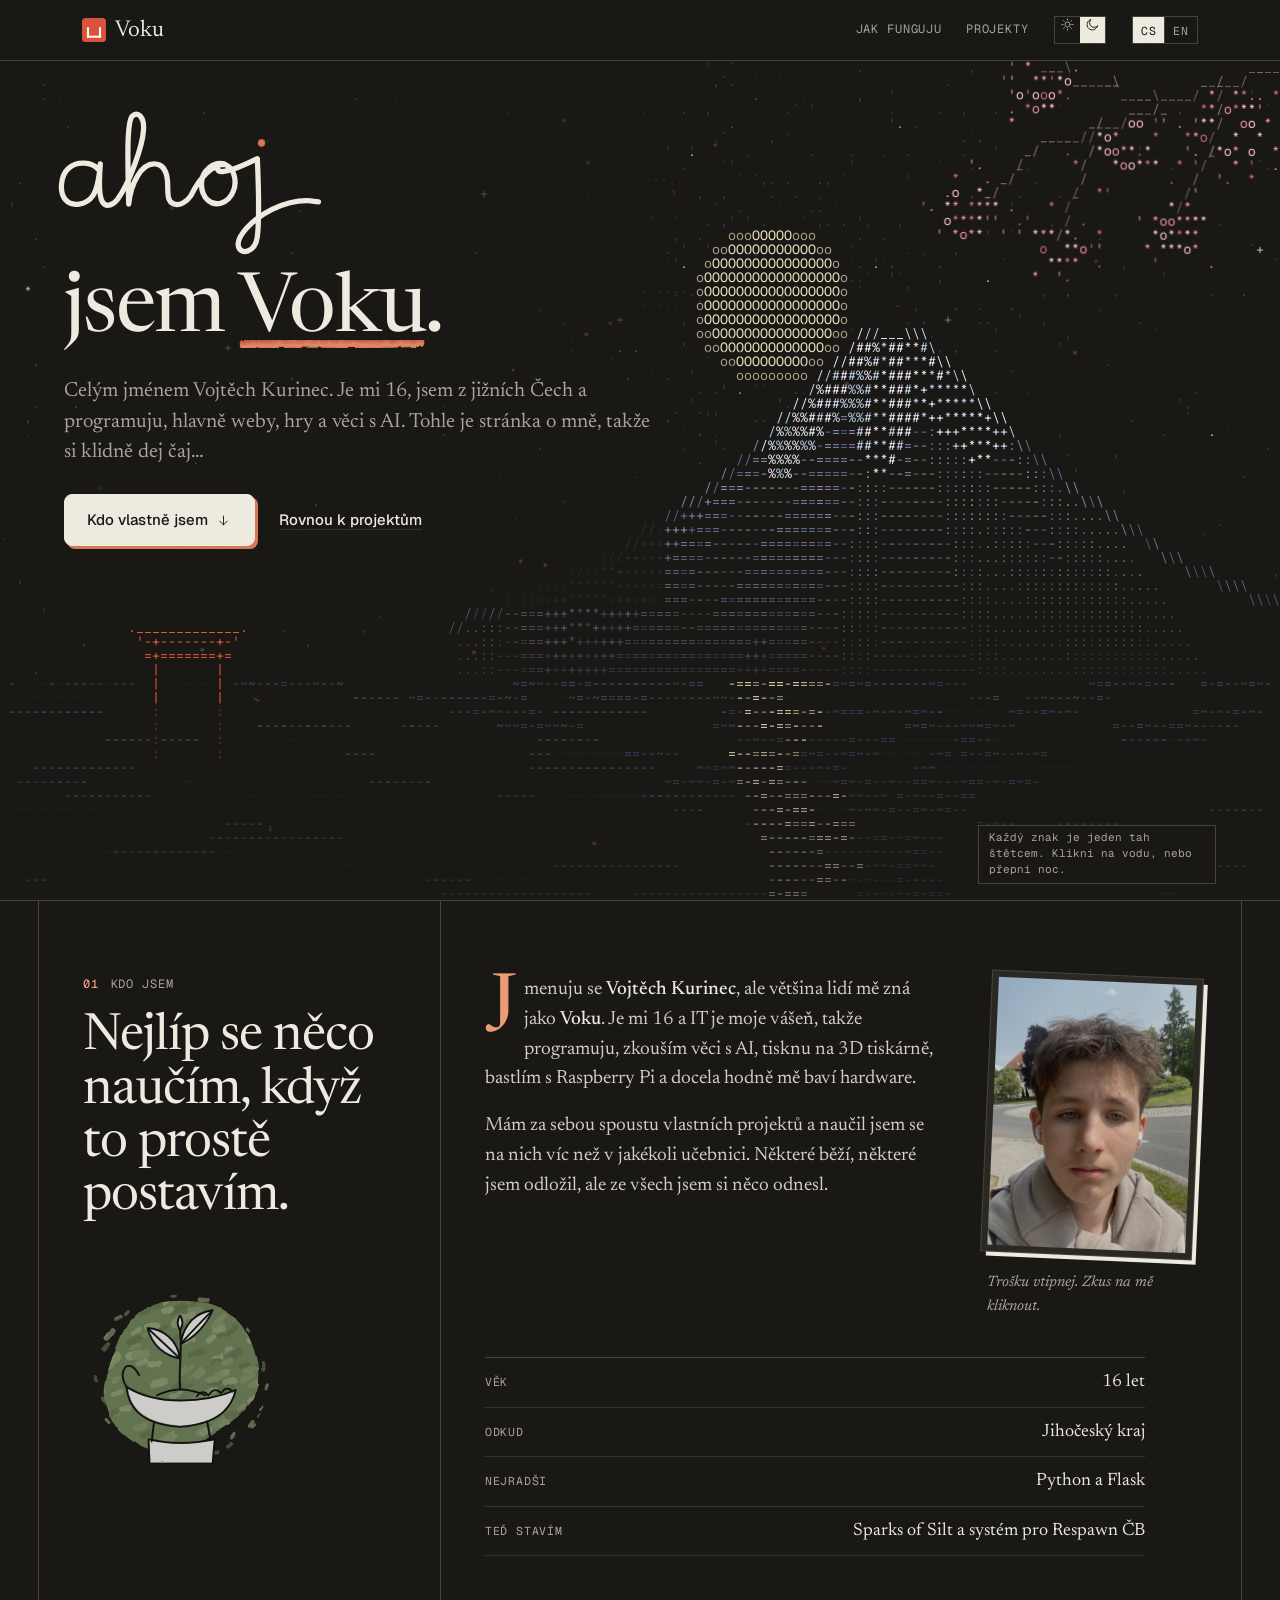
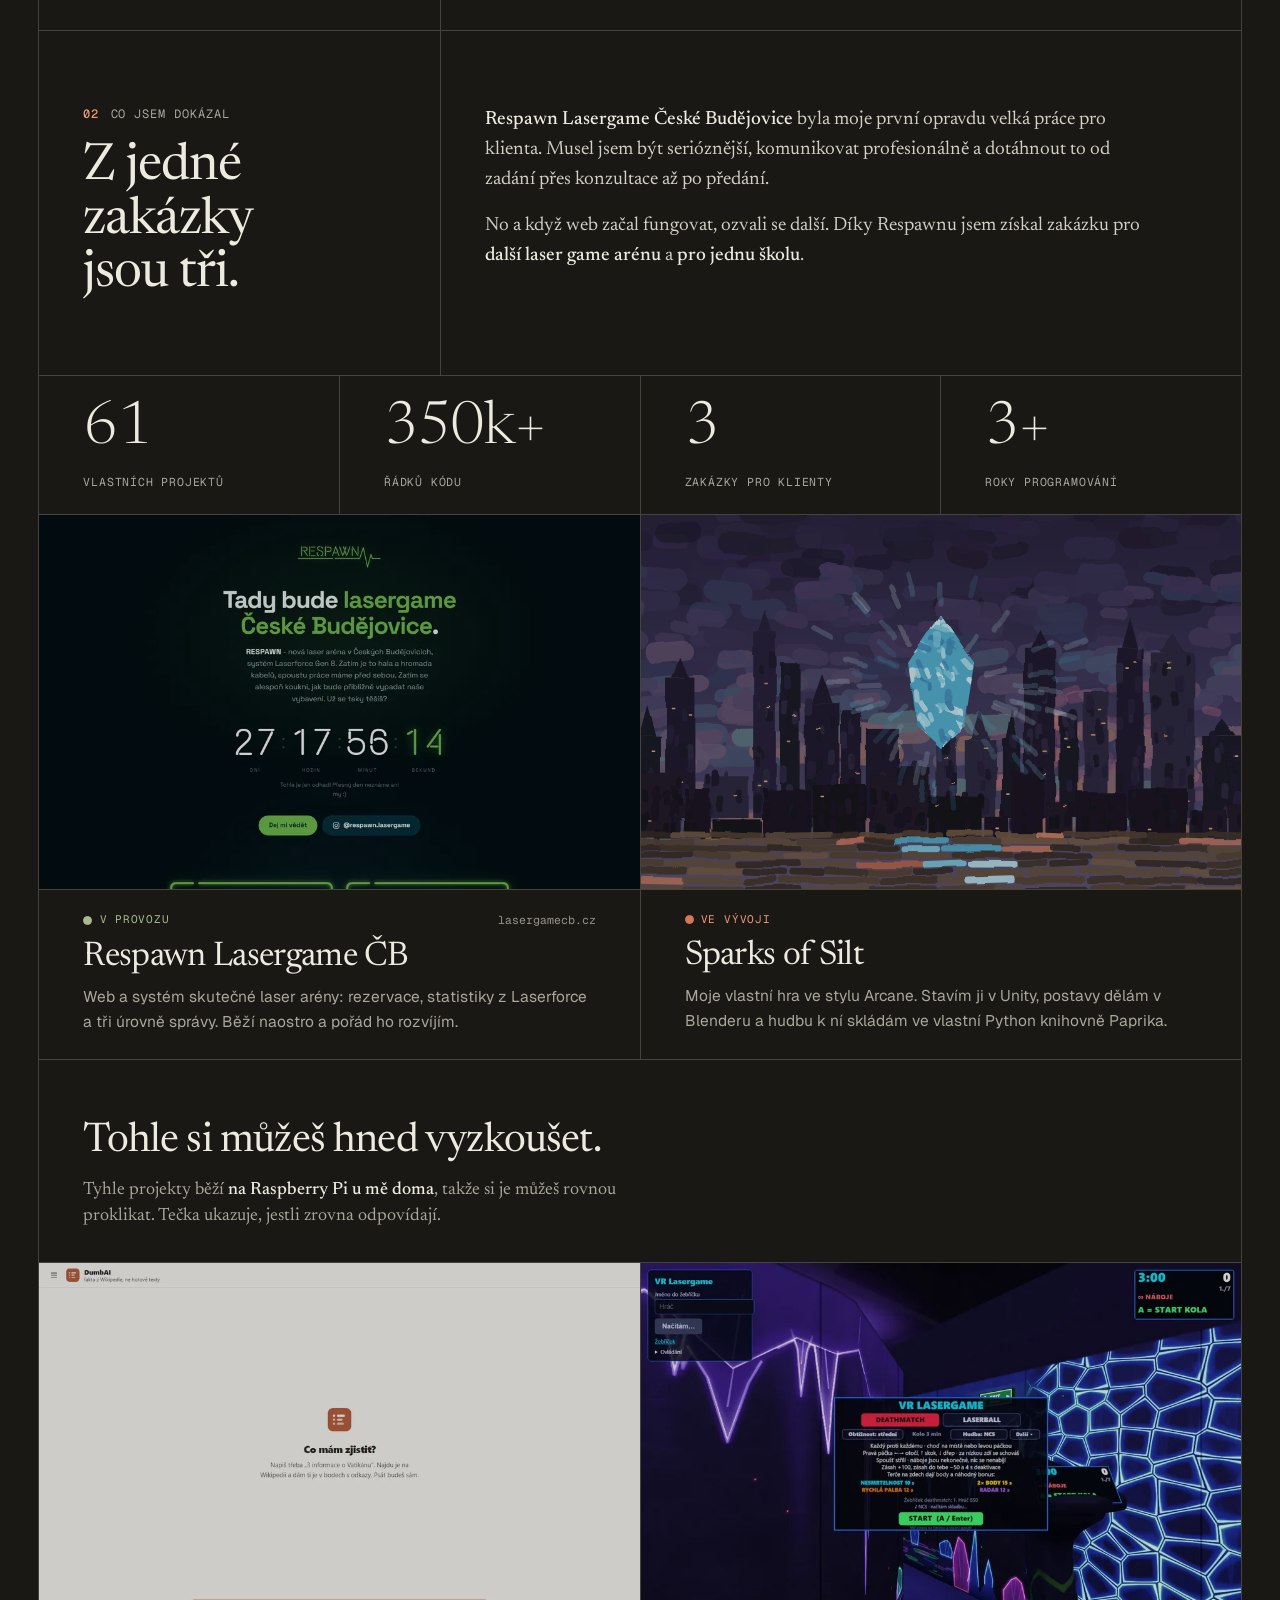
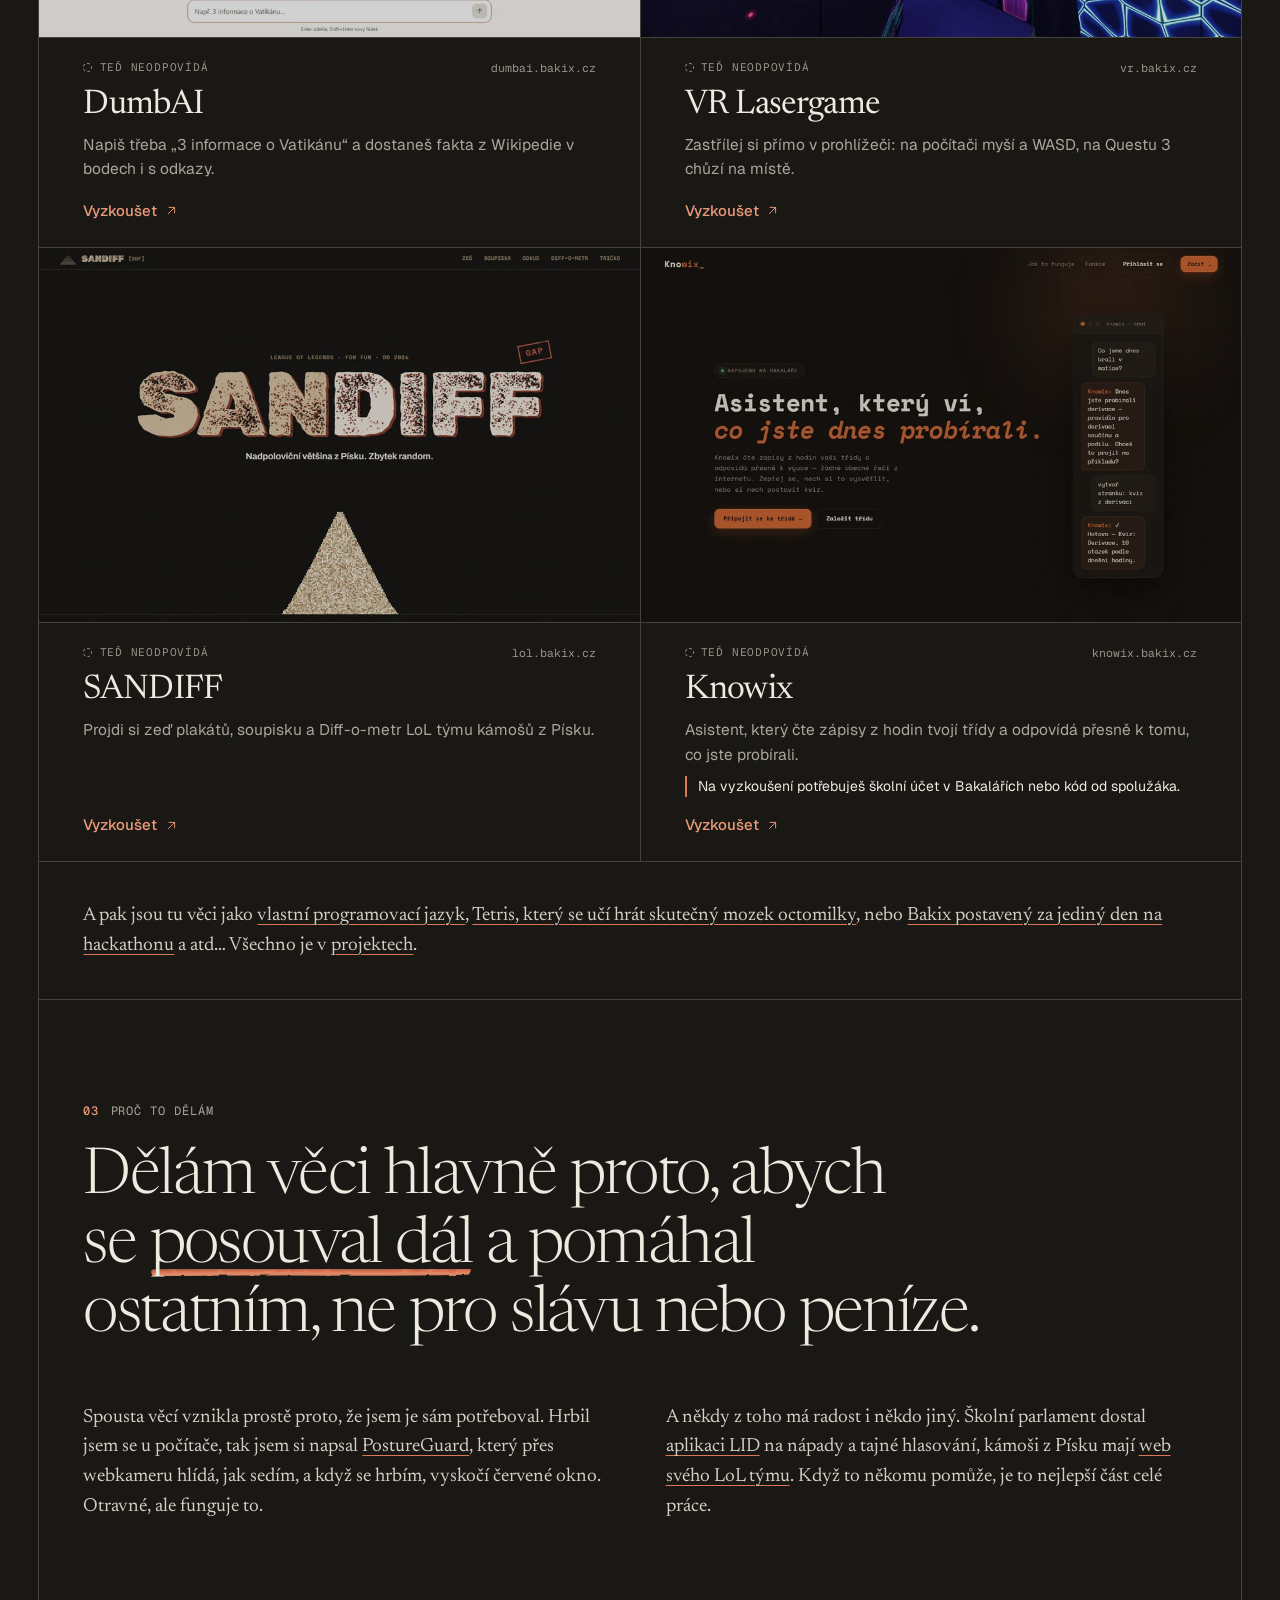
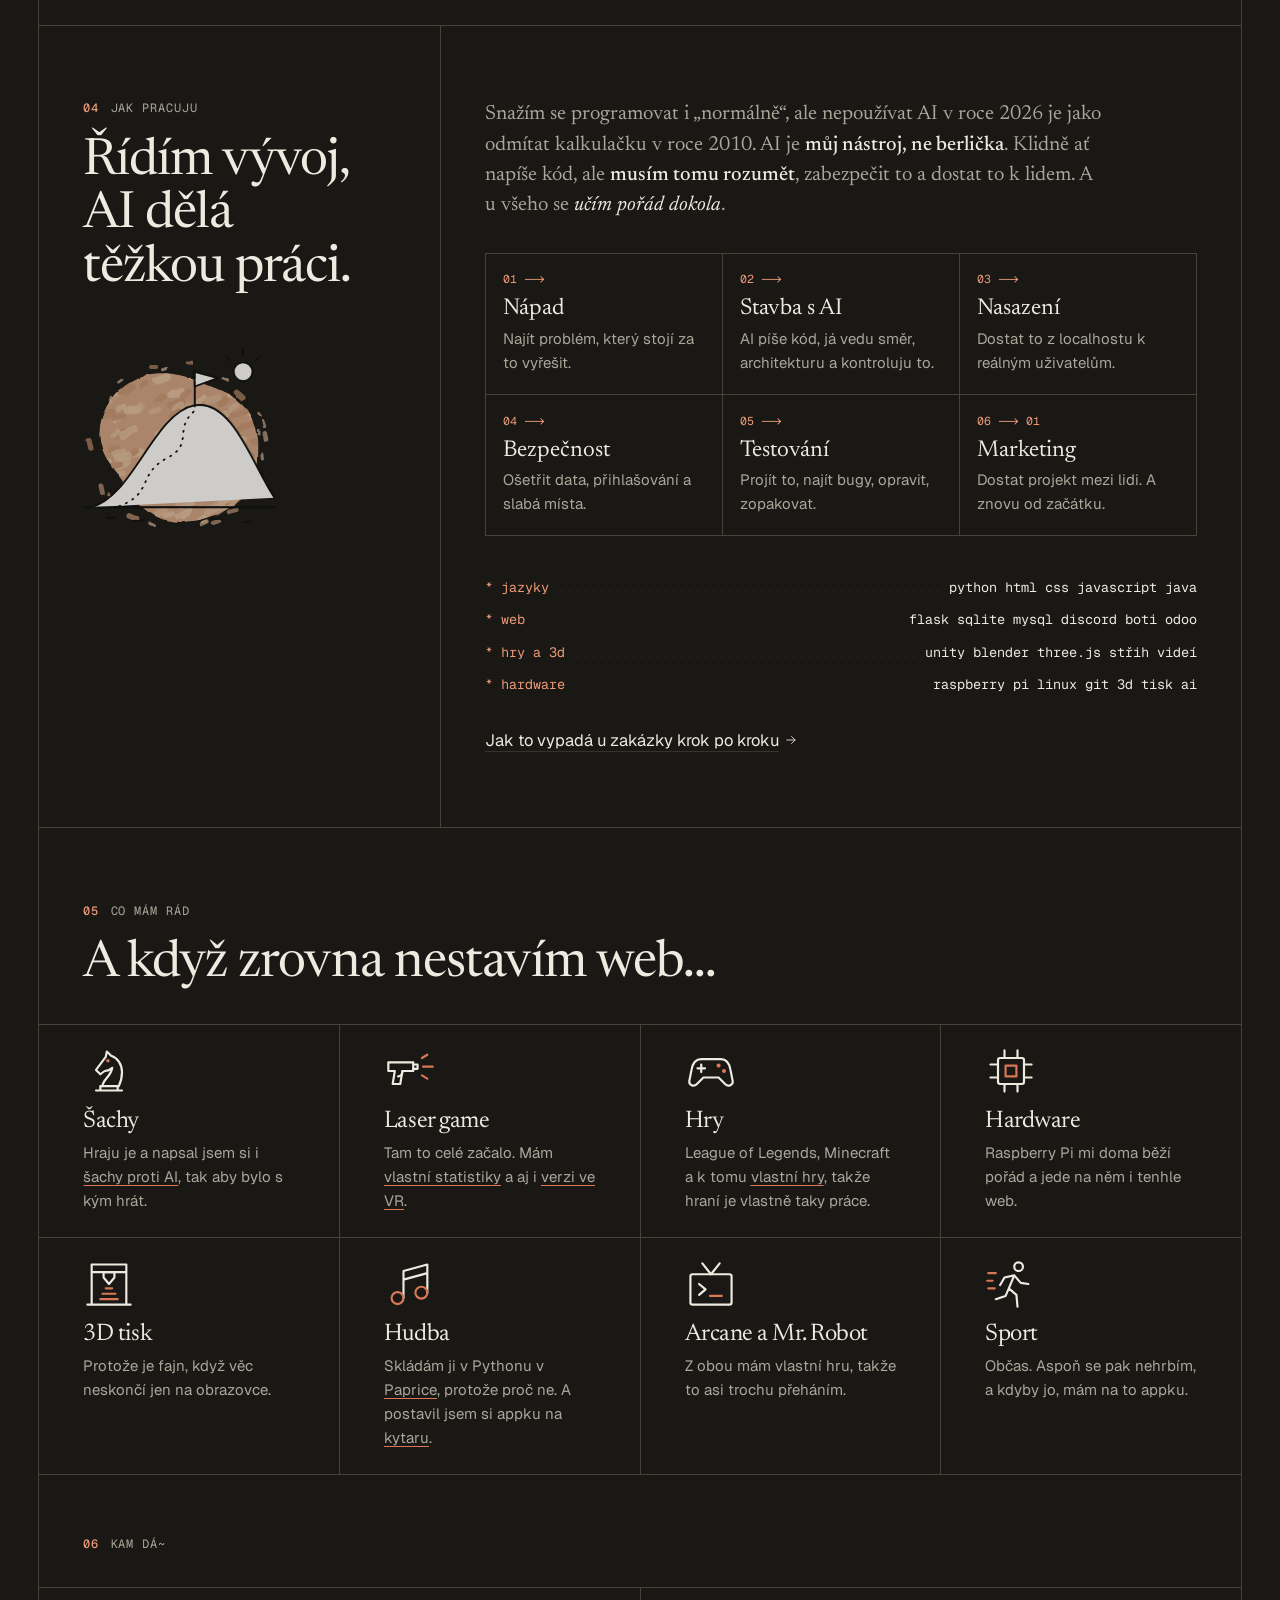
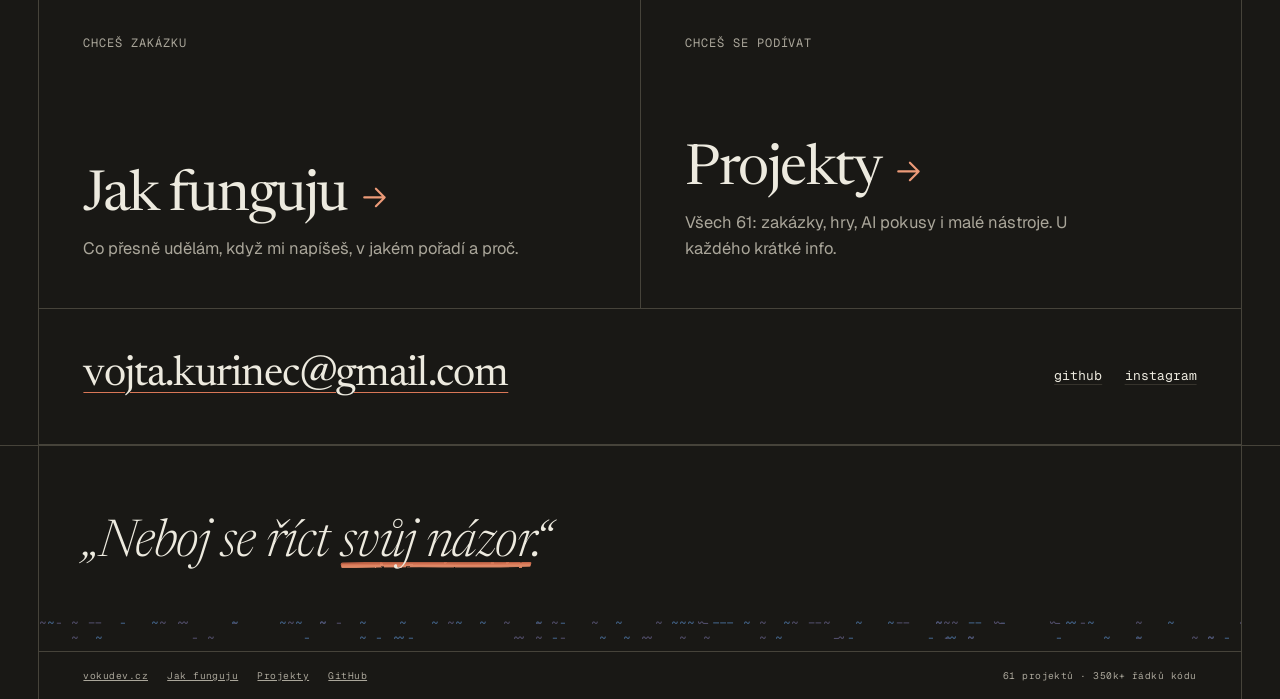
==== commit d361d540: "SVG ikonky místo ASCII v sekci Co mám rád a v přepínači režimu Co-Authored-By: Claude Opus 5.5 <nore" ====
--- a/index.html
+++ b/index.html
@@ -41,7 +41,7 @@
 <link rel="preconnect" href="https://fonts.googleapis.com">
 <link rel="preconnect" href="https://fonts.gstatic.com" crossorigin>
 <link rel="stylesheet" href="https://fonts.googleapis.com/css2?family=Geist:wght@300..600&family=Geist+Mono:wght@400;500&family=Newsreader:ital,opsz,wght@0,6..72,300..500;1,6..72,300..500&display=swap">
-<link rel="stylesheet" href="assets/site.css?v=dbfffd7e">
+<link rel="stylesheet" href="assets/site.css?v=e2b38e8b">
 <script type="application/ld+json">
 {
  "@context": "https://schema.org",
@@ -157,7 +157,7 @@
   <div class="nav__inner wrap">
     <a class="nav__logo" href="./" aria-label="Voku"><svg class="seal" viewBox="0 0 34 34" aria-hidden="true"><rect width="34" height="34" rx="5"/><g fill="#fff6f2"><rect x="15.5" y="5" width="3" height="23"/><rect x="7" y="13" width="3" height="15"/><rect x="24" y="13" width="3" height="15"/><rect x="7" y="25" width="20" height="3"/></g></svg><span>Voku</span></a>
     <nav class="nav__links" aria-label="Menu" data-t-aria="navMenu"><a href="jak-funguju/" data-t="navHow">Jak funguju</a><a href="projekty/" data-t="navProjects">Projekty</a></nav>
-    <button class="theme" type="button" aria-pressed="false" aria-label="Zapnout tmavý režim"><span class="theme__sun" aria-hidden="true">*</span><span class="theme__moon" aria-hidden="true">)</span></button>
+    <button class="theme" type="button" aria-pressed="false" aria-label="Zapnout tmavý režim"><span class="theme__sun" aria-hidden="true"><svg class="i" viewBox="0 0 24 24"><circle cx="12" cy="12" r="4"/><path d="M12 3v2M12 19v2M3 12h2M19 12h2M5.6 5.6 7 7M17 17l1.4 1.4M5.6 18.4 7 17M17 7l1.4-1.4"/></svg></span><span class="theme__moon" aria-hidden="true"><svg class="i" viewBox="0 0 24 24"><path d="M20 14.5A8.5 8.5 0 1 1 9.5 4a7 7 0 0 0 10.5 10.5z"/></svg></span></button>
     <div class="lang-switch" role="group" aria-label="Language / Jazyk">
       <button type="button" class="active" data-lang="cs" aria-pressed="true" title="Česky">CS</button>
       <button type="button" data-lang="en" aria-pressed="false" title="English">EN</button>
@@ -353,44 +353,14 @@
     <h2 class="block__title" style="margin-top:0" data-t="likeH">A když zrovna nestavím web…</h2>
   </div>
   <div class="cells likes" style="border-top:1px solid var(--line);border-bottom:1px solid var(--line)">
-    <div class="like"><pre aria-hidden="true">   _/|
-  / o \
- /_  _|
-  /  \
- /____\</pre><h3 data-t="like1t">Šachy</h3><p data-t="like1d">Hraju je a napsal jsem si i <a href="projekty/#sachy-s-ai">šachy proti AI</a>, tak aby bylo s kým hrát.</p></div>
-    <div class="like"><pre aria-hidden="true">
- ==[#]--------  *
-   ||        *
-   ||
-</pre><h3 data-t="like2t">Laser game</h3><p data-t="like2d">Tam to celé začalo. Mám <a href="projekty/#lasergame-stats">vlastní statistiky</a> a aj i <a href="projekty/#vr-lasergame">verzi ve VR</a>.</p></div>
-    <div class="like"><pre aria-hidden="true">
-  .-------.
- /  +   oo \
- '--'   '--'
-</pre><h3 data-t="like3t">Hry</h3><p data-t="like3d">League of Legends, Minecraft a k tomu <a href="projekty/#nullstate">vlastní hry</a>, takže hraní je vlastně taky práce.</p></div>
-    <div class="like"><pre aria-hidden="true"> .--------.
- | [] ::: |
- | ====== |
- '--------'
-  ||  ||</pre><h3 data-t="like4t">Hardware</h3><p data-t="like4d">Raspberry Pi mi doma běží pořád a jede na něm i tenhle web.</p></div>
-    <div class="like"><pre aria-hidden="true"> |=======|
- |   V   |
- |  _|_  |
- |_/___\_|</pre><h3 data-t="like5t">3D tisk</h3><p data-t="like5d">Protože je fajn, když věc neskončí jen na obrazovce.</p></div>
-    <div class="like"><pre aria-hidden="true">    |~~~~|
-    |    |
-    |    |
-  (_)  (_)</pre><h3 data-t="like6t">Hudba</h3><p data-t="like6d">Skládám ji v Pythonu v <a href="projekty/#paprika">Paprice</a>, protože proč ne. A postavil jsem si appku na <a href="projekty/#kytara-za-15-minut">kytaru</a>.</p></div>
-    <div class="like"><pre aria-hidden="true"> .-------.
- | &gt;_     |
- |       |
- '-------'
-    _|_</pre><h3 data-t="like7t">Arcane a Mr. Robot</h3><p data-t="like7d">Z obou mám vlastní hru, takže to asi trochu přeháním.</p></div>
-    <div class="like"><pre aria-hidden="true">    o
-   /|\
-   / \
-  ~~~~~~~
-</pre><h3 data-t="like8t">Sport</h3><p data-t="like8d">Občas. Aspoň se pak nehrbím, a kdyby jo, mám na to appku.</p></div>
+    <div class="like"><svg class="i" viewBox="0 0 48 48" aria-hidden="true"><path d="M12 42h24M16 42v-4h16v4"/><path d="M18 38c0-6 8-9 9-17-2 2-5 3-7 3l-4 3-4-4 9-12 1-5 4 4c6 2 10 8 10 15 0 5-1 9-3 13"/><circle class="dot" cx="23" cy="14.5" r="1.6"/></svg><h3 data-t="like1t">Šachy</h3><p data-t="like1d">Hraju je a napsal jsem si i <a href="projekty/#sachy-s-ai">šachy proti AI</a>, tak aby bylo s kým hrát.</p></div>
+    <div class="like"><svg class="i" viewBox="0 0 48 48" aria-hidden="true"><path d="M4 16h23v8H17l-2 12H8l2-12H4z"/><path d="M27 18h4v4h-4M17 24c0 3-1 5-4 5"/><path class="hl" d="M36 20h9M35 12l5-3M35 28l5 3"/></svg><h3 data-t="like2t">Laser game</h3><p data-t="like2d">Tam to celé začalo. Mám <a href="projekty/#lasergame-stats">vlastní statistiky</a> a aj i <a href="projekty/#vr-lasergame">verzi ve VR</a>.</p></div>
+    <div class="like"><svg class="i" viewBox="0 0 48 48" aria-hidden="true"><path d="M15 13h18c5 0 8 4 9 10l2 10c.7 4-4 6-7 3l-6-6H17l-6 6c-3 3-7.7 1-7-3l2-10c1-6 4-10 9-10z"/><path d="M15 18v7M11.5 21.5h7"/><circle class="dot" cx="31" cy="19" r="1.9"/><circle class="dot" cx="36" cy="24" r="1.9"/></svg><h3 data-t="like3t">Hry</h3><p data-t="like3d">League of Legends, Minecraft a k tomu <a href="projekty/#nullstate">vlastní hry</a>, takže hraní je vlastně taky práce.</p></div>
+    <div class="like"><svg class="i" viewBox="0 0 48 48" aria-hidden="true"><rect x="12" y="12" width="24" height="24" rx="2"/><path d="M18 5v7M30 5v7M18 36v7M30 36v7M5 18h7M5 30h7M36 18h7M36 30h7"/><rect class="hl" x="19" y="19" width="10" height="10"/></svg><h3 data-t="like4t">Hardware</h3><p data-t="like4d">Raspberry Pi mi doma běží pořád a jede na něm i tenhle web.</p></div>
+    <div class="like"><svg class="i" viewBox="0 0 48 48" aria-hidden="true"><path d="M4 43h40M8 43V6h32v37M8 13h32"/><path d="M19 13h10v5l-5 6-5-6z"/><path class="hl" d="M16 38h16M18 33h12M21 28h6"/></svg><h3 data-t="like5t">3D tisk</h3><p data-t="like5d">Protože je fajn, když věc neskončí jen na obrazovce.</p></div>
+    <div class="like"><svg class="i" viewBox="0 0 48 48" aria-hidden="true"><path d="M18 37V12l22-6v26M18 20l22-6"/><circle class="hl" cx="12.5" cy="37" r="5.5"/><circle class="hl" cx="34.5" cy="32" r="5.5"/></svg><h3 data-t="like6t">Hudba</h3><p data-t="like6d">Skládám ji v Pythonu v <a href="projekty/#paprika">Paprice</a>, protože proč ne. A postavil jsem si appku na <a href="projekty/#kytara-za-15-minut">kytaru</a>.</p></div>
+    <div class="like"><svg class="i" viewBox="0 0 48 48" aria-hidden="true"><rect x="5" y="15" width="38" height="28" rx="2"/><path d="m16 5 8 10 8-10"/><path d="m13 24 6 5-6 5"/><path class="hl" d="M23 35h11"/></svg><h3 data-t="like7t">Arcane a Mr. Robot</h3><p data-t="like7d">Z obou mám vlastní hru, takže to asi trochu přeháním.</p></div>
+    <div class="like"><svg class="i" viewBox="0 0 48 48" aria-hidden="true"><circle cx="31" cy="8" r="4"/><path d="m27 16-5 12 7 6 1 11M22 28l-3 7-9 3M27 16l-9 2-4 7M27 16l6 7 7 1"/><path class="hl" d="M3 14h7M2 21h5M3 28h6"/></svg><h3 data-t="like8t">Sport</h3><p data-t="like8d">Občas. Aspoň se pak nehrbím, a kdyby jo, mám na to appku.</p></div>
   </div>
 </section>
 
@@ -477,7 +447,7 @@
   },
   "try": {"dumbai": ["Napiš třeba „3 informace o Vatikánu“ a dostaneš fakta z Wikipedie v bodech i s odkazy.", "Type something like \"3 facts about the Vatican\" and get Wikipedia facts as bullet points with links. It works in Czech."], "vr-lasergame": ["Zastřílej si přímo v prohlížeči: na počítači myší a WASD, na Questu 3 chůzí na místě.", "Play right in the browser: mouse and WASD on a computer, walking on the spot on a Quest 3."], "sandiff": ["Projdi si zeď plakátů, soupisku a Diff-o-metr LoL týmu kámošů z Písku.", "Walk through the poster wall, the roster and the Diff-o-meter of my friends' LoL team. It is in Czech."], "knowix": ["Asistent, který čte zápisy z hodin tvojí třídy a odpovídá přesně k tomu, co jste probírali.", "An assistant that reads your class's lesson notes and answers about exactly what you covered."]}, "note": {"knowix": ["Na vyzkoušení potřebuješ školní účet v Bakalářích nebo kód od spolužáka.", "To try it you need a Bakaláři school account or a class code from a classmate."]}
 }</script>
-<script src="assets/ascii.js?v=dbfffd7e"></script>
-<script src="assets/site.js?v=dbfffd7e"></script>
+<script src="assets/ascii.js?v=e2b38e8b"></script>
+<script src="assets/site.js?v=e2b38e8b"></script>
 </body>
 </html>
--- a/assets/site.css
+++ b/assets/site.css
@@ -129,8 +129,8 @@
 .nav__links a:hover::after, .nav__links a[aria-current="page"]::after { transform: none; }
 .nav__links a[aria-current="page"] { color: var(--ink); }
 
-/* přepínač: slunce a měsíc z ASCII znaků, posouvá se mezi nimi inkoust */
-.theme { position: relative; flex: none; display: grid; grid-template-columns: 1fr 1fr; width: 52px; height: 28px; background: none; border: 1px solid var(--line); cursor: pointer; font-family: var(--mono); font-size: 13px; line-height: 1; }
+/* přepínač: slunce a měsíc, posouvá se mezi nimi inkoust */
+.theme { position: relative; flex: none; display: grid; grid-template-columns: 1fr 1fr; width: 52px; height: 28px; background: none; border: 1px solid var(--line); cursor: pointer; font-size: 15px; line-height: 1; }
 .theme::before { content: ''; position: absolute; top: 0; bottom: 0; left: 0; width: 50%; background: var(--ink); transition: transform .45s var(--ease), background-color .5s; }
 .theme span { position: relative; display: grid; place-items: center; color: var(--muted); transition: color .3s; }
 .theme__sun { color: var(--on-ink) !important; }
@@ -300,8 +300,11 @@
 @media (max-width: 480px) { .likes { grid-template-columns: 1fr; } }
 .like { padding: 1.3rem var(--gutter) 1.5rem; }
 .like:hover { background: var(--paper); }
-.like pre { font-family: var(--mono); font-size: 12.5px; line-height: 1.25; height: 5.2em; color: var(--accent); overflow: hidden; transition: transform .6s var(--ease); transform-origin: left bottom; }
-.like:hover pre { transform: translateY(-3px) rotate(-1.5deg); }
+/* ikonka: čáry v inkoustu, jeden detail v terakotě */
+.like .i { display: block; width: 52px; height: 52px; stroke-width: 2; transition: transform .6s var(--ease); transform-origin: left bottom; }
+.like .hl { stroke: var(--clay); }
+.like .dot { fill: var(--clay); stroke: none; }
+.like:hover .i { transform: translateY(-3px) rotate(-3deg); }
 .like h3 { font-size: 24px; line-height: 1.2; margin-top: .6rem; }
 .like p { margin-top: .3rem; color: var(--muted); font-size: 15px; }
 .like a { text-decoration-color: var(--clay); text-underline-offset: .2em; }
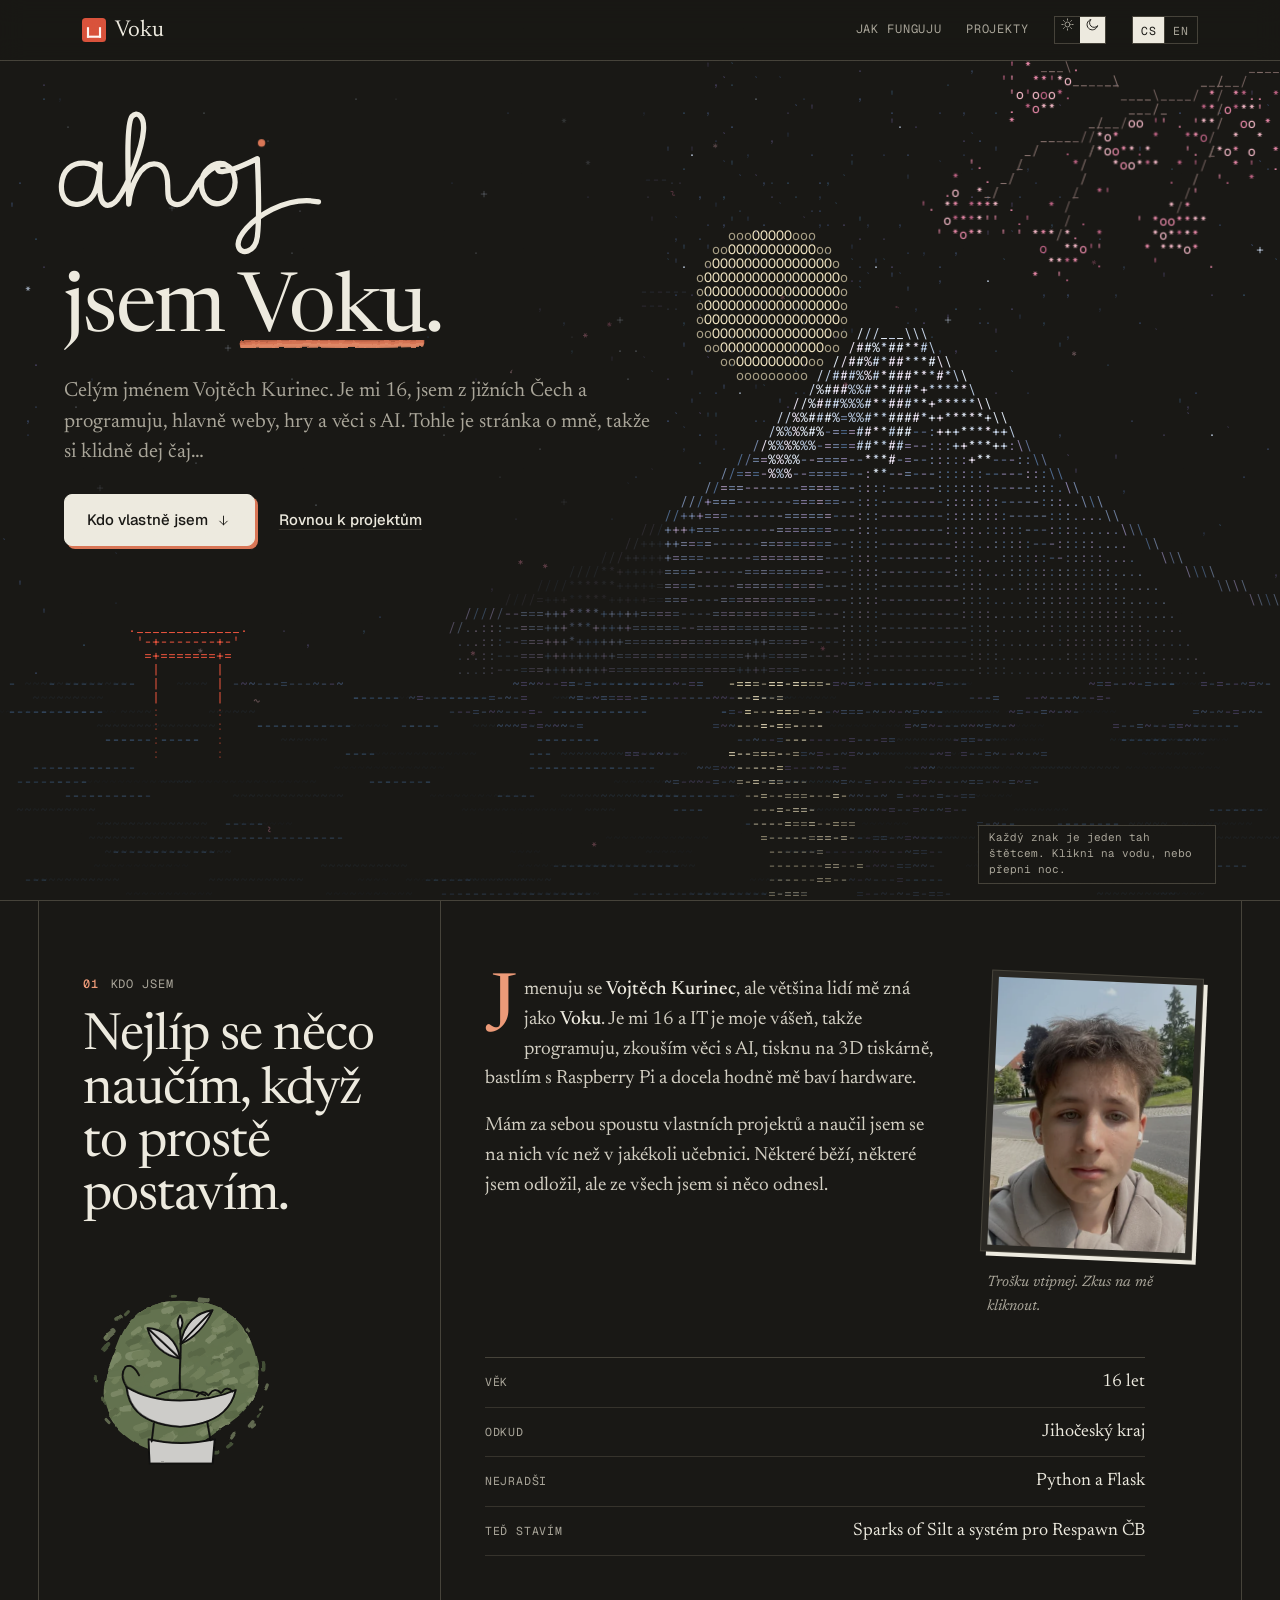
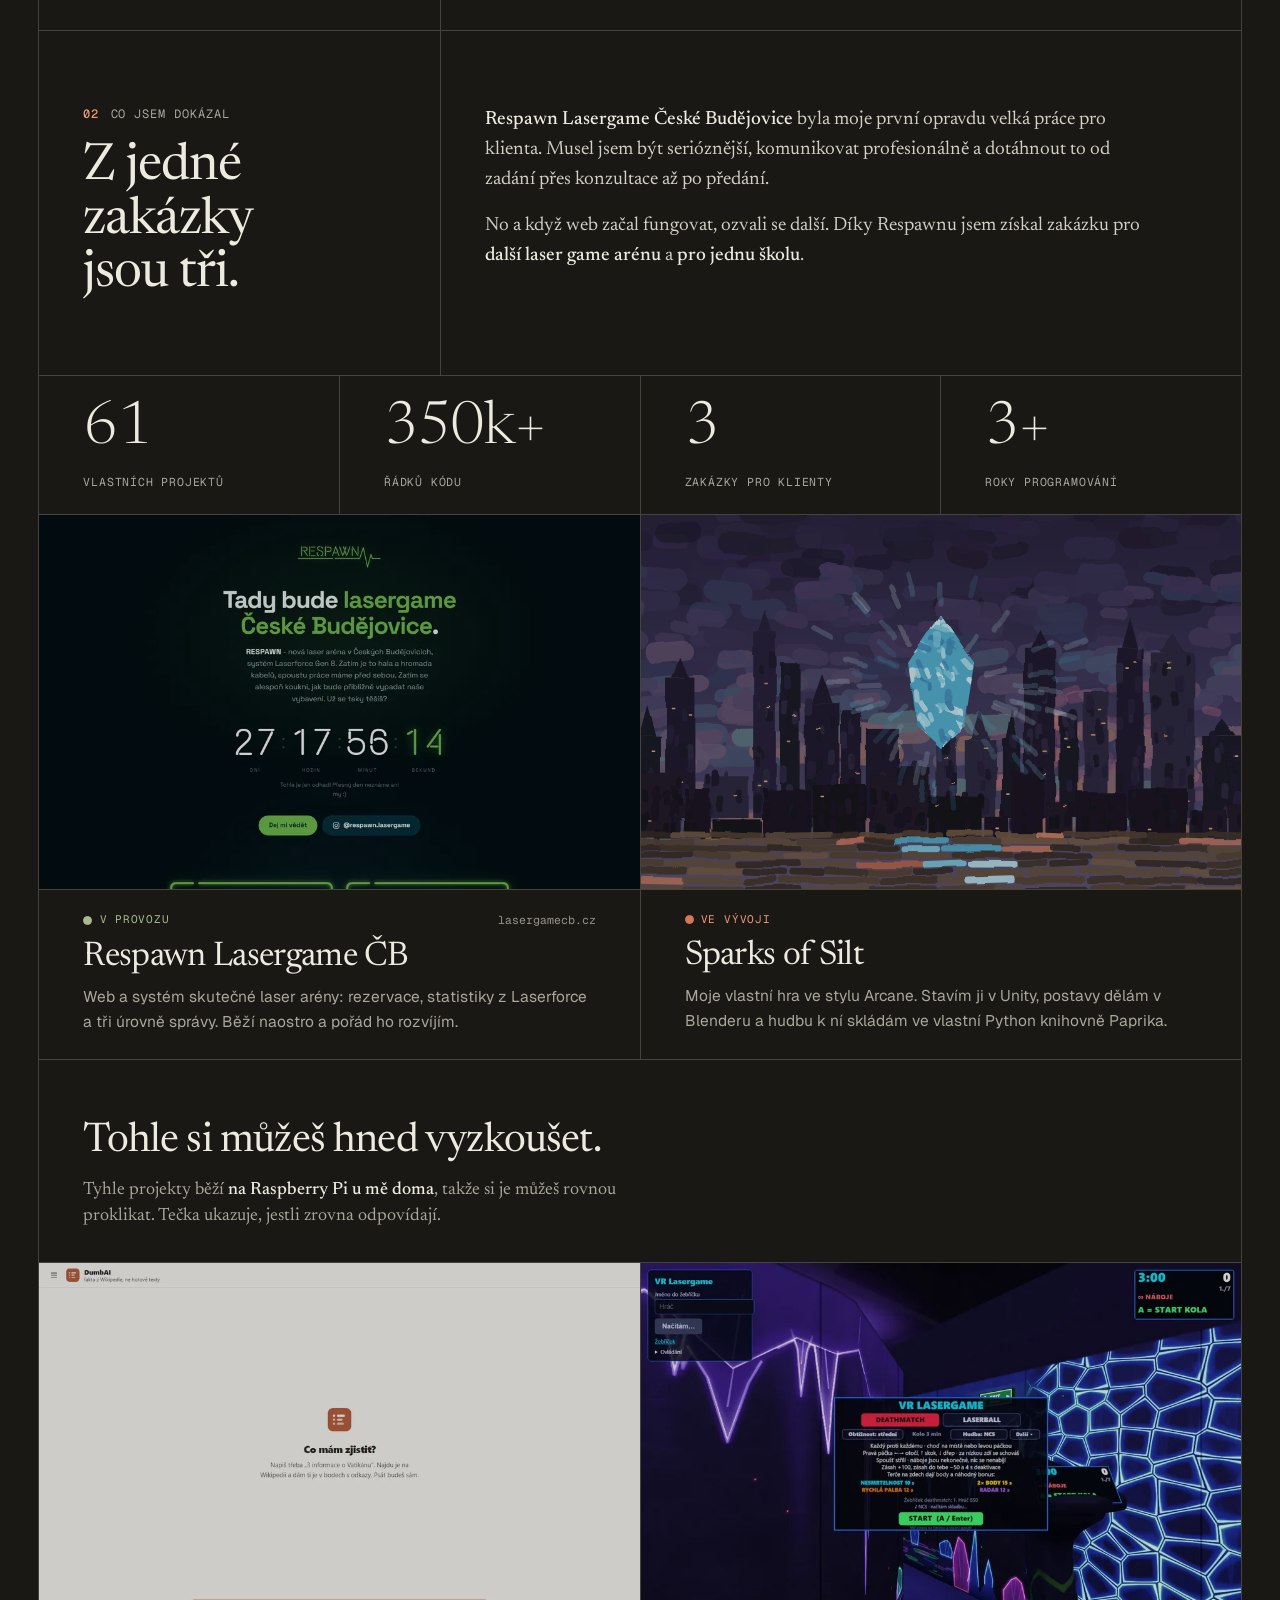
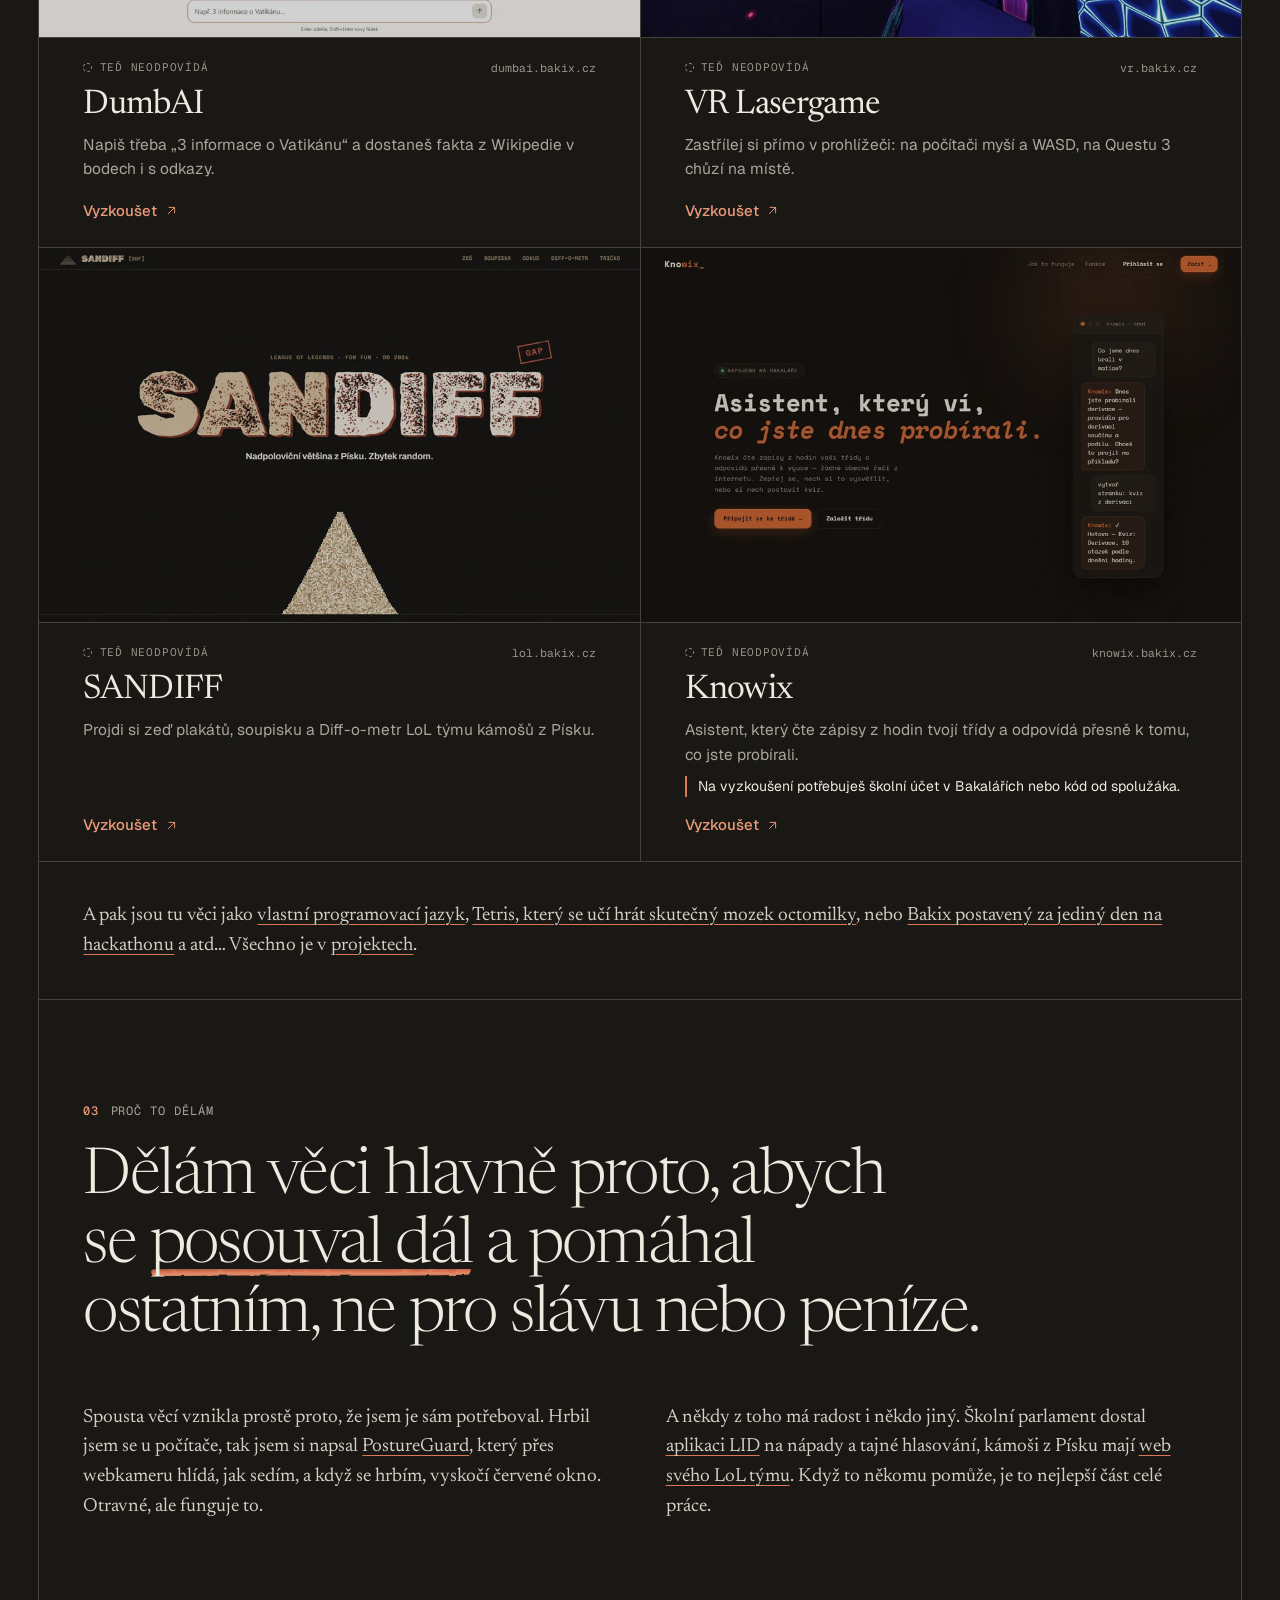
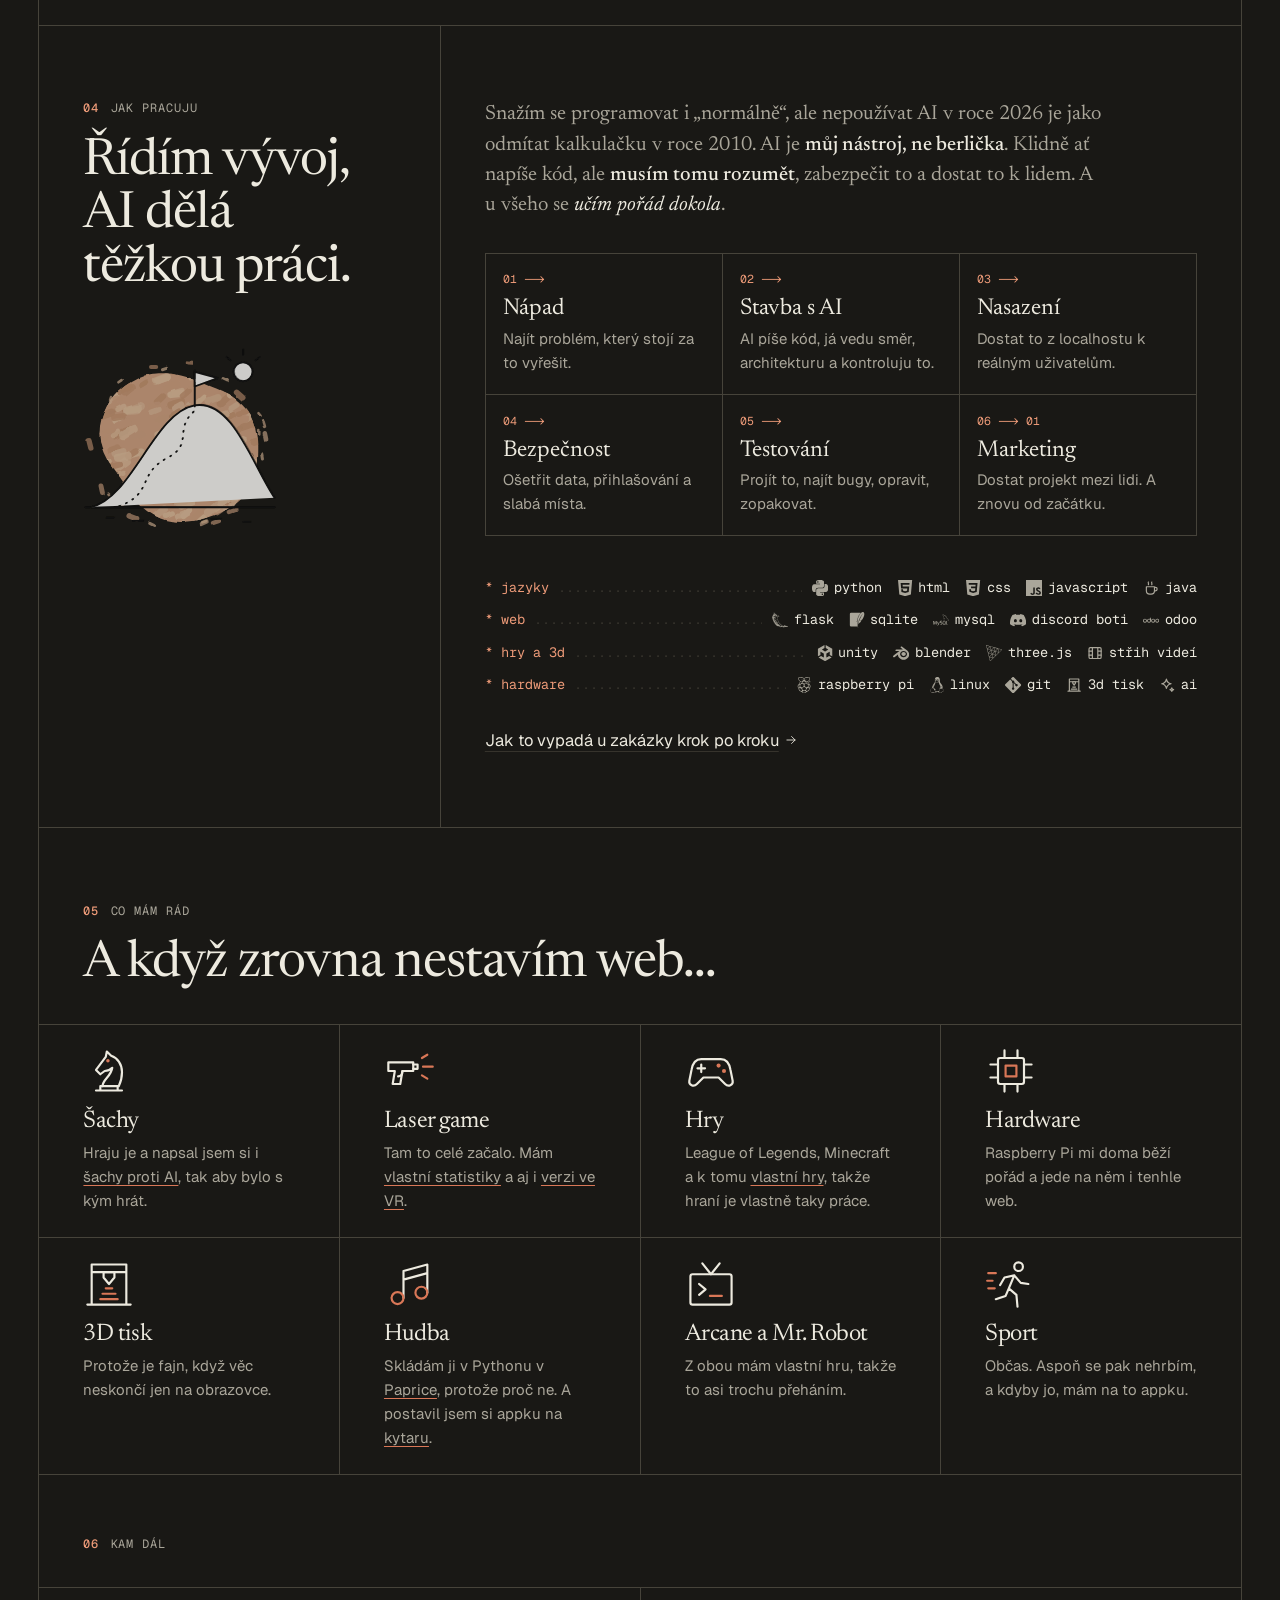
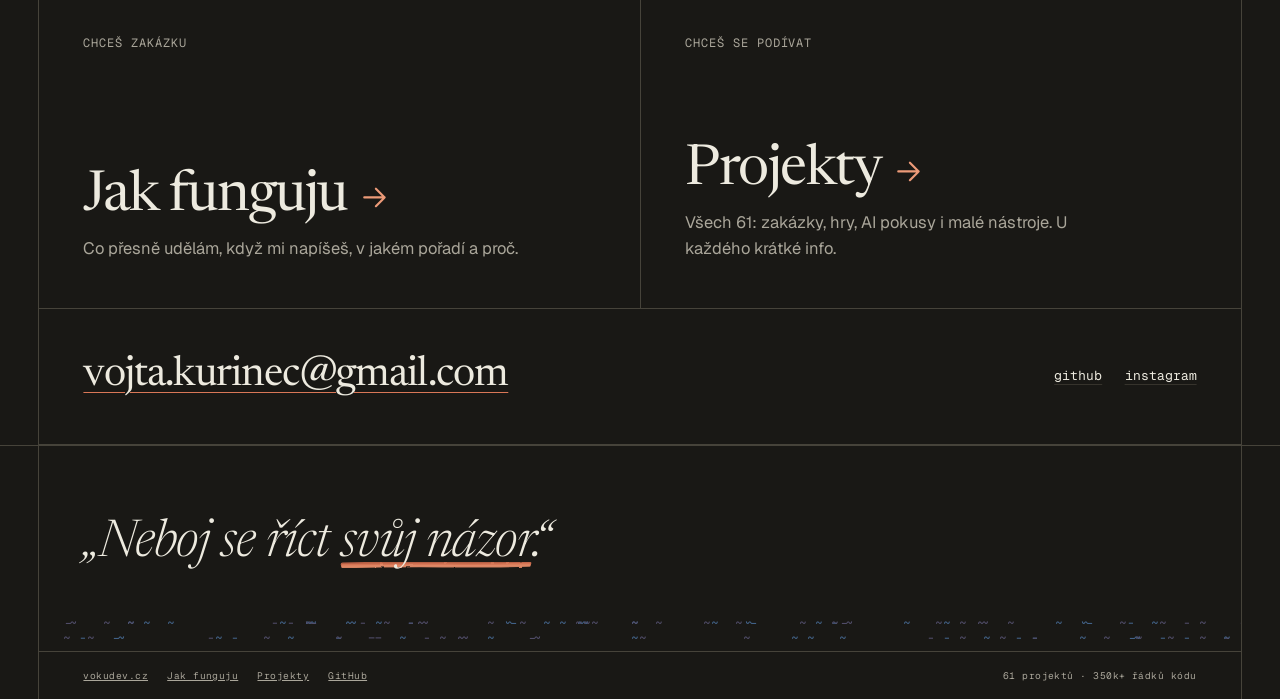
==== commit a03a000b: "Ikonky technologií v sekci Jak pracuju Co-Authored-By: Claude Opus 5.5 <noreply@anthropic.com>" ====
--- a/index.html
+++ b/index.html
@@ -41,7 +41,7 @@
 <link rel="preconnect" href="https://fonts.googleapis.com">
 <link rel="preconnect" href="https://fonts.gstatic.com" crossorigin>
 <link rel="stylesheet" href="https://fonts.googleapis.com/css2?family=Geist:wght@300..600&family=Geist+Mono:wght@400;500&family=Newsreader:ital,opsz,wght@0,6..72,300..500;1,6..72,300..500&display=swap">
-<link rel="stylesheet" href="assets/site.css?v=e2b38e8b">
+<link rel="stylesheet" href="assets/site.css?v=1f64265c">
 <script type="application/ld+json">
 {
  "@context": "https://schema.org",
@@ -338,10 +338,10 @@
       <li><h4 data-t="flow6t">Marketing</h4><p data-t="flow6d">Dostat projekt mezi lidi. A znovu od začátku.</p></li>
     </ol>
     <dl class="stack" aria-label="Technologie" data-t-aria="stackLabel">
-      <div><dt data-t="stackLangs">jazyky</dt><i aria-hidden="true"></i><dd>python  html  css  javascript  java</dd></div>
-      <div><dt data-t="stackWeb">web</dt><i aria-hidden="true"></i><dd data-t="stackWebVal">flask  sqlite  mysql  discord boti  odoo</dd></div>
-      <div><dt data-t="stackGames">hry a 3d</dt><i aria-hidden="true"></i><dd data-t="stackGamesVal">unity  blender  three.js  střih videí</dd></div>
-      <div><dt data-t="stackHw">hardware</dt><i aria-hidden="true"></i><dd data-t="stackHwVal">raspberry pi  linux  git  3d tisk  ai</dd></div>
+      <div><dt data-t="stackLangs">jazyky</dt><i aria-hidden="true"></i><dd><span class="tech"><svg aria-hidden="true"><use href="assets/tech.svg?v=1f64265c#python"/></svg>python</span><span class="tech"><svg aria-hidden="true"><use href="assets/tech.svg?v=1f64265c#html"/></svg>html</span><span class="tech"><svg aria-hidden="true"><use href="assets/tech.svg?v=1f64265c#css"/></svg>css</span><span class="tech"><svg aria-hidden="true"><use href="assets/tech.svg?v=1f64265c#javascript"/></svg>javascript</span><span class="tech"><svg aria-hidden="true"><use href="assets/tech.svg?v=1f64265c#java"/></svg>java</span></dd></div>
+      <div><dt data-t="stackWeb">web</dt><i aria-hidden="true"></i><dd><span class="tech"><svg aria-hidden="true"><use href="assets/tech.svg?v=1f64265c#flask"/></svg>flask</span><span class="tech"><svg aria-hidden="true"><use href="assets/tech.svg?v=1f64265c#sqlite"/></svg>sqlite</span><span class="tech"><svg aria-hidden="true"><use href="assets/tech.svg?v=1f64265c#mysql"/></svg>mysql</span><span class="tech"><svg aria-hidden="true"><use href="assets/tech.svg?v=1f64265c#discord"/></svg><span data-t="techBots">discord boti</span></span><span class="tech"><svg aria-hidden="true"><use href="assets/tech.svg?v=1f64265c#odoo"/></svg>odoo</span></dd></div>
+      <div><dt data-t="stackGames">hry a 3d</dt><i aria-hidden="true"></i><dd><span class="tech"><svg aria-hidden="true"><use href="assets/tech.svg?v=1f64265c#unity"/></svg>unity</span><span class="tech"><svg aria-hidden="true"><use href="assets/tech.svg?v=1f64265c#blender"/></svg>blender</span><span class="tech"><svg aria-hidden="true"><use href="assets/tech.svg?v=1f64265c#threejs"/></svg>three.js</span><span class="tech"><svg aria-hidden="true"><use href="assets/tech.svg?v=1f64265c#video"/></svg><span data-t="techVideo">střih videí</span></span></dd></div>
+      <div><dt data-t="stackHw">hardware</dt><i aria-hidden="true"></i><dd><span class="tech"><svg aria-hidden="true"><use href="assets/tech.svg?v=1f64265c#raspberrypi"/></svg>raspberry pi</span><span class="tech"><svg aria-hidden="true"><use href="assets/tech.svg?v=1f64265c#linux"/></svg>linux</span><span class="tech"><svg aria-hidden="true"><use href="assets/tech.svg?v=1f64265c#git"/></svg>git</span><span class="tech"><svg aria-hidden="true"><use href="assets/tech.svg?v=1f64265c#print3d"/></svg><span data-t="tech3d">3d tisk</span></span><span class="tech"><svg aria-hidden="true"><use href="assets/tech.svg?v=1f64265c#ai"/></svg>ai</span></dd></div>
     </dl>
     <p style="margin-top:1.6rem"><a class="link" href="jak-funguju/"><span data-t="howMore">Jak to vypadá u zakázky krok po kroku</span> <svg class="i" viewBox="0 0 24 24" aria-hidden="true"><path d="M5 12h14M13 6l6 6-6 6"/></svg></a></p>
   </div>
@@ -430,7 +430,7 @@
     "howKicker": "How I work", "howH": "I lead the build, AI does the heavy lifting.",
     "howLead": "I try to code the “normal” way too, but not using AI in 2026 is like refusing a calculator in 2010. AI is <strong>my tool, not a crutch</strong>. Sure, let it write the code, but <strong>I have to understand it</strong>, secure it and get it to people. And with everything, I <em>keep learning over and over</em>.",
     "flow1t": "Idea", "flow1d": "Find a problem worth solving.", "flow2t": "Build with AI", "flow2d": "AI writes code, I set direction and architecture and check it.", "flow3t": "Deploy", "flow3d": "Get it from localhost to real users.", "flow4t": "Security", "flow4d": "Handle data, logins and weak spots.", "flow5t": "Testing", "flow5d": "Go through it, find bugs, fix, repeat.", "flow6t": "Marketing", "flow6d": "Get the project to people. And start again.",
-    "stackLabel": "Technologies", "stackLangs": "languages", "stackWeb": "web", "stackWebVal": "flask  sqlite  mysql  discord bots  odoo", "stackGames": "games and 3d", "stackGamesVal": "unity  blender  three.js  video editing", "stackHw": "hardware", "stackHwVal": "raspberry pi  linux  git  3d printing  ai",
+    "stackLabel": "Technologies", "stackLangs": "languages", "stackWeb": "web", "stackGames": "games and 3d", "stackHw": "hardware", "techBots": "discord bots", "techVideo": "video editing", "tech3d": "3d printing",
     "howMore": "What a client job looks like, step by step",
     "likeKicker": "What I like", "likeH": "And when I’m not building a website…",
     "like1t": "Chess", "like1d": "I play it, and I even wrote <a href=\"projekty/#sachy-s-ai\">chess against AI</a> so there’s always someone to play with.",
@@ -447,7 +447,7 @@
   },
   "try": {"dumbai": ["Napiš třeba „3 informace o Vatikánu“ a dostaneš fakta z Wikipedie v bodech i s odkazy.", "Type something like \"3 facts about the Vatican\" and get Wikipedia facts as bullet points with links. It works in Czech."], "vr-lasergame": ["Zastřílej si přímo v prohlížeči: na počítači myší a WASD, na Questu 3 chůzí na místě.", "Play right in the browser: mouse and WASD on a computer, walking on the spot on a Quest 3."], "sandiff": ["Projdi si zeď plakátů, soupisku a Diff-o-metr LoL týmu kámošů z Písku.", "Walk through the poster wall, the roster and the Diff-o-meter of my friends' LoL team. It is in Czech."], "knowix": ["Asistent, který čte zápisy z hodin tvojí třídy a odpovídá přesně k tomu, co jste probírali.", "An assistant that reads your class's lesson notes and answers about exactly what you covered."]}, "note": {"knowix": ["Na vyzkoušení potřebuješ školní účet v Bakalářích nebo kód od spolužáka.", "To try it you need a Bakaláři school account or a class code from a classmate."]}
 }</script>
-<script src="assets/ascii.js?v=e2b38e8b"></script>
-<script src="assets/site.js?v=e2b38e8b"></script>
+<script src="assets/ascii.js?v=1f64265c"></script>
+<script src="assets/site.js?v=1f64265c"></script>
 </body>
 </html>
--- a/assets/site.css
+++ b/assets/site.css
@@ -284,14 +284,17 @@
 .stack div { display: flex; align-items: baseline; gap: .6rem; padding: .34rem 0; }
 .stack dt { flex: none; color: var(--accent); }
 .stack dt::before { content: '* '; }
-.stack i { flex: 1; min-width: 1.5rem; height: 1em; overflow: hidden; font-style: normal; color: var(--hair); white-space: nowrap; }
+.stack i { flex: 1; min-width: 1.5rem; height: 1em; line-height: 1; overflow: hidden; font-style: normal; color: var(--hair); white-space: nowrap; }
 .stack i::before { content: '........................................................................................................'; }
-.stack dd { text-align: right; color: var(--ink); }
+.stack dd { display: flex; flex-wrap: wrap; justify-content: flex-end; gap: .25rem .95rem; color: var(--ink); }
 .stack small { color: var(--faint); font-size: 12px; }
+.tech { display: inline-flex; align-items: baseline; gap: .4em; white-space: nowrap; transition: color .2s; }
+.tech svg { align-self: center; width: 1.2em; height: 1.2em; flex: none; fill: currentColor; color: var(--muted); transition: color .2s, transform .3s var(--ease); }
+.tech:hover svg { color: var(--accent); transform: translateY(-1px); }
 @media (max-width: 620px) {
   .stack div { display: block; padding: .5rem 0; }
   .stack i { display: none; }
-  .stack dd { text-align: left; padding-left: 1.2em; }
+  .stack dd { justify-content: flex-start; margin-top: .3rem; padding-left: 1.2em; }
 }
 
 /* ── Co mám rád ── */
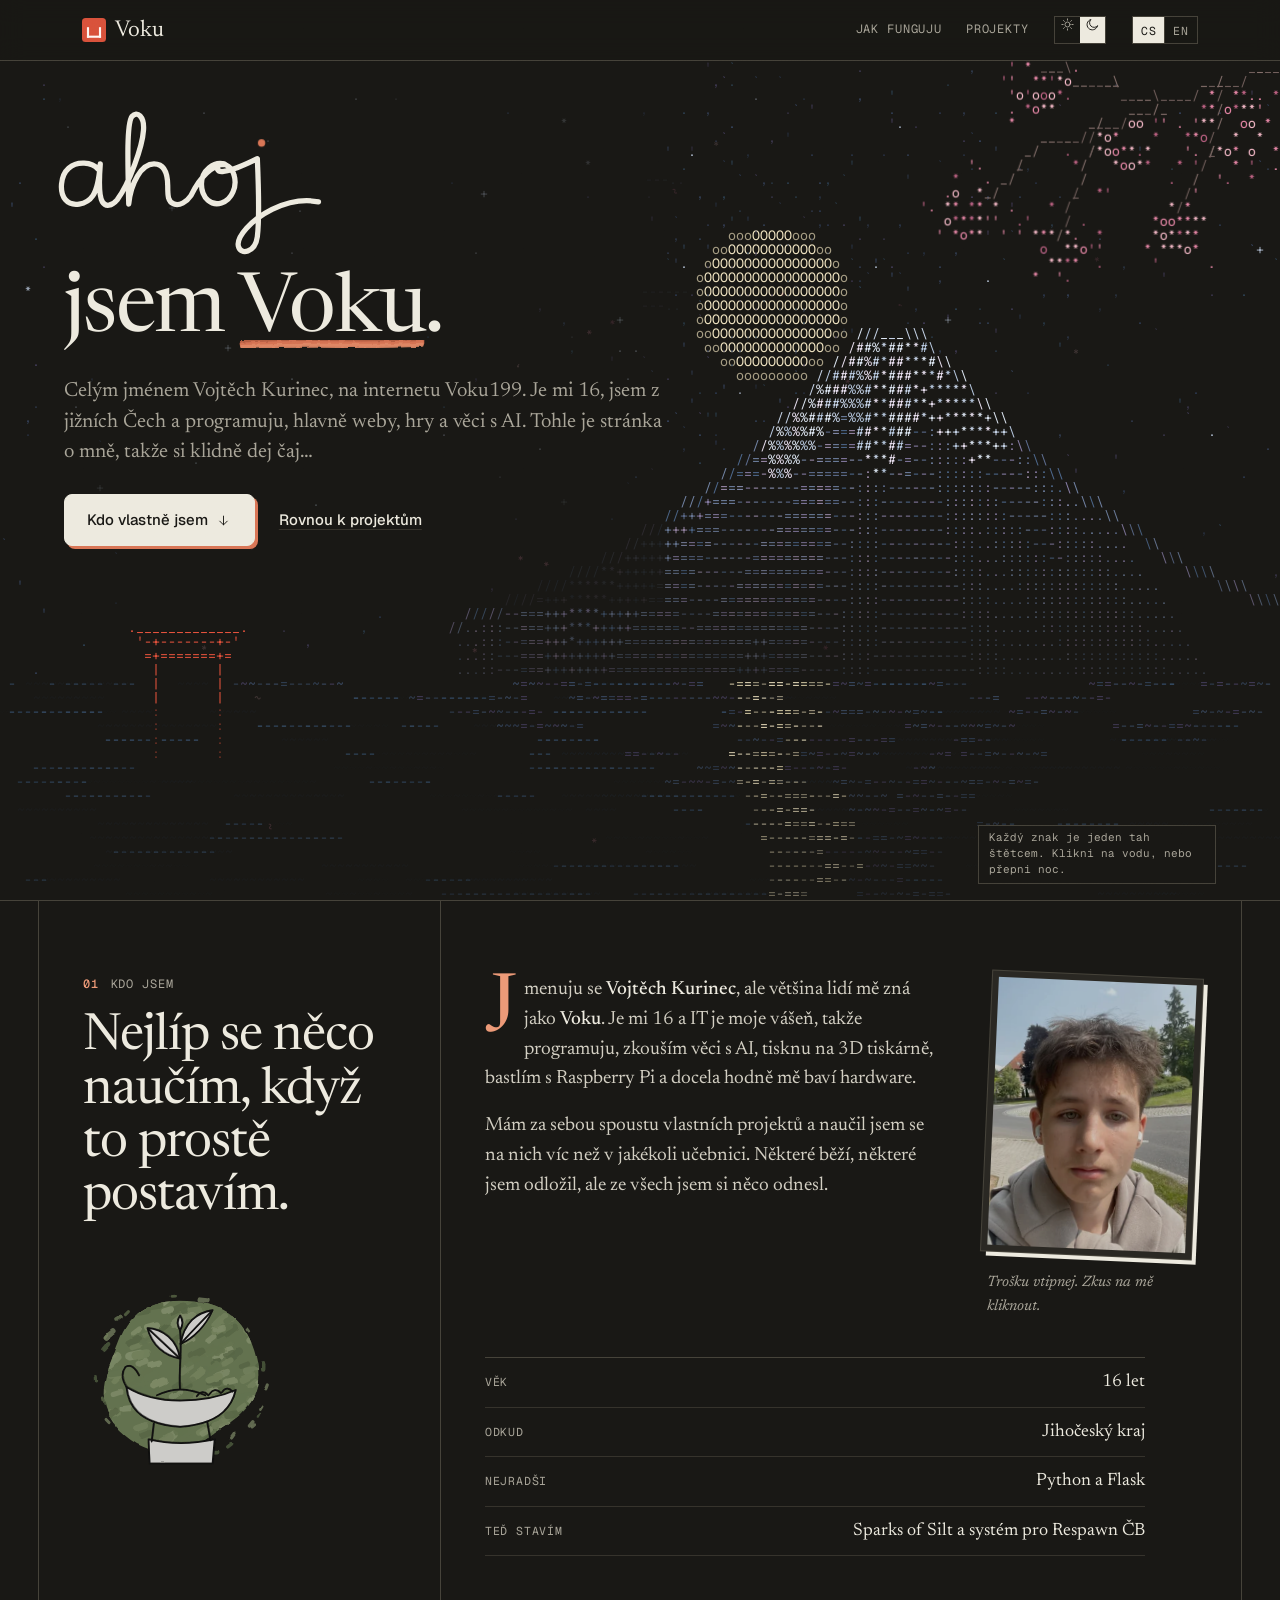
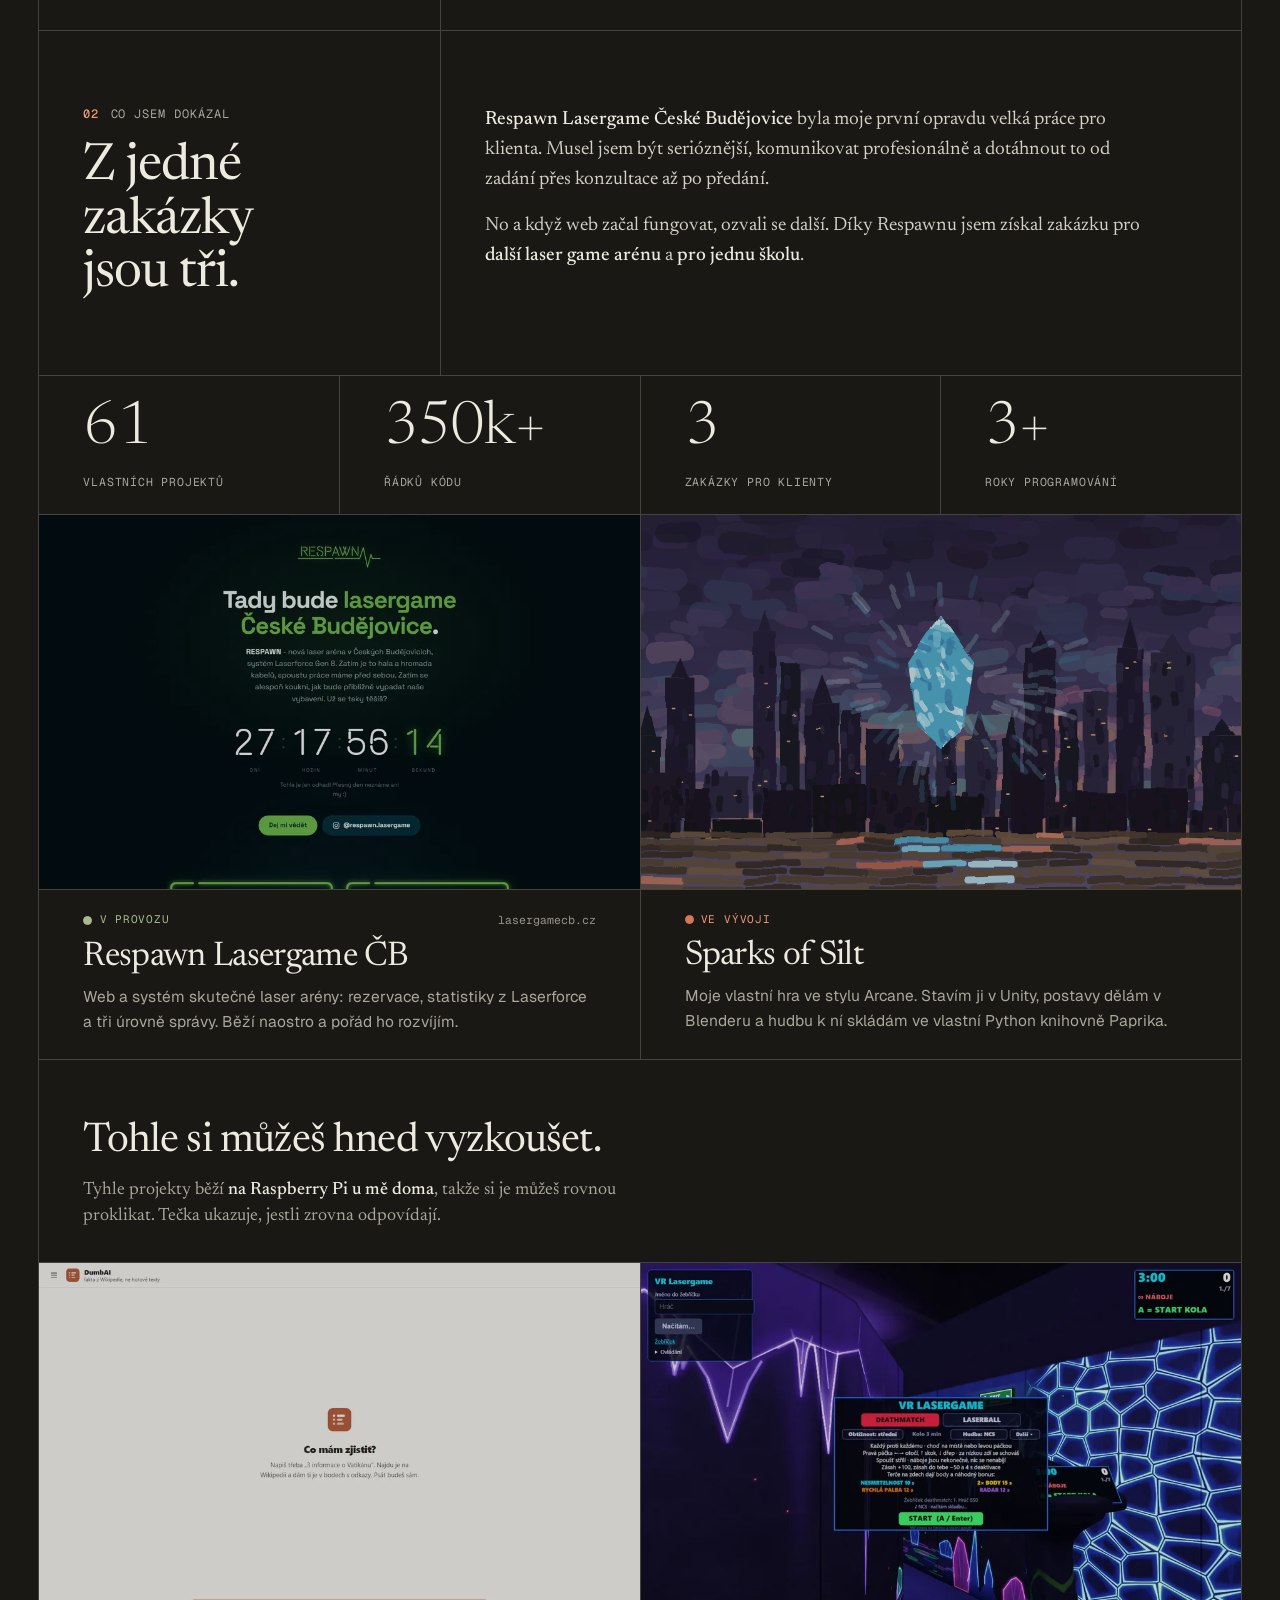
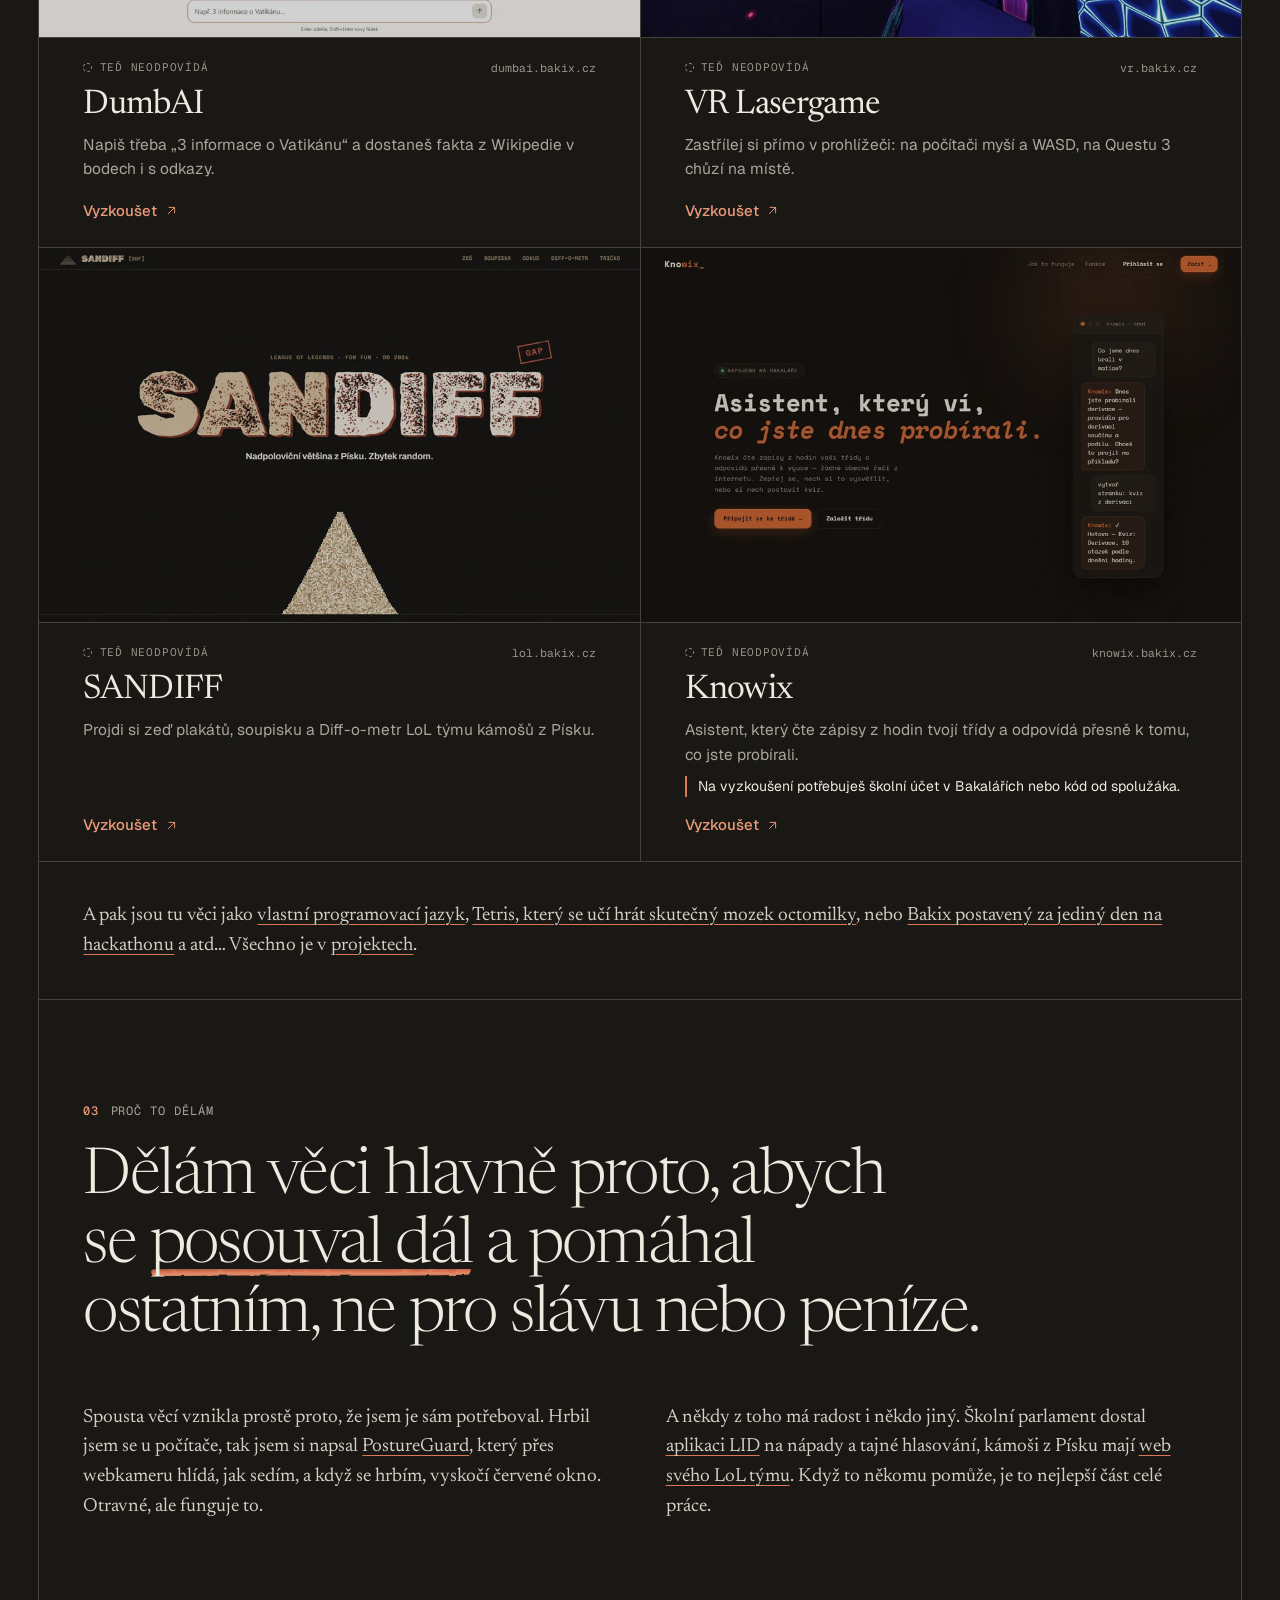
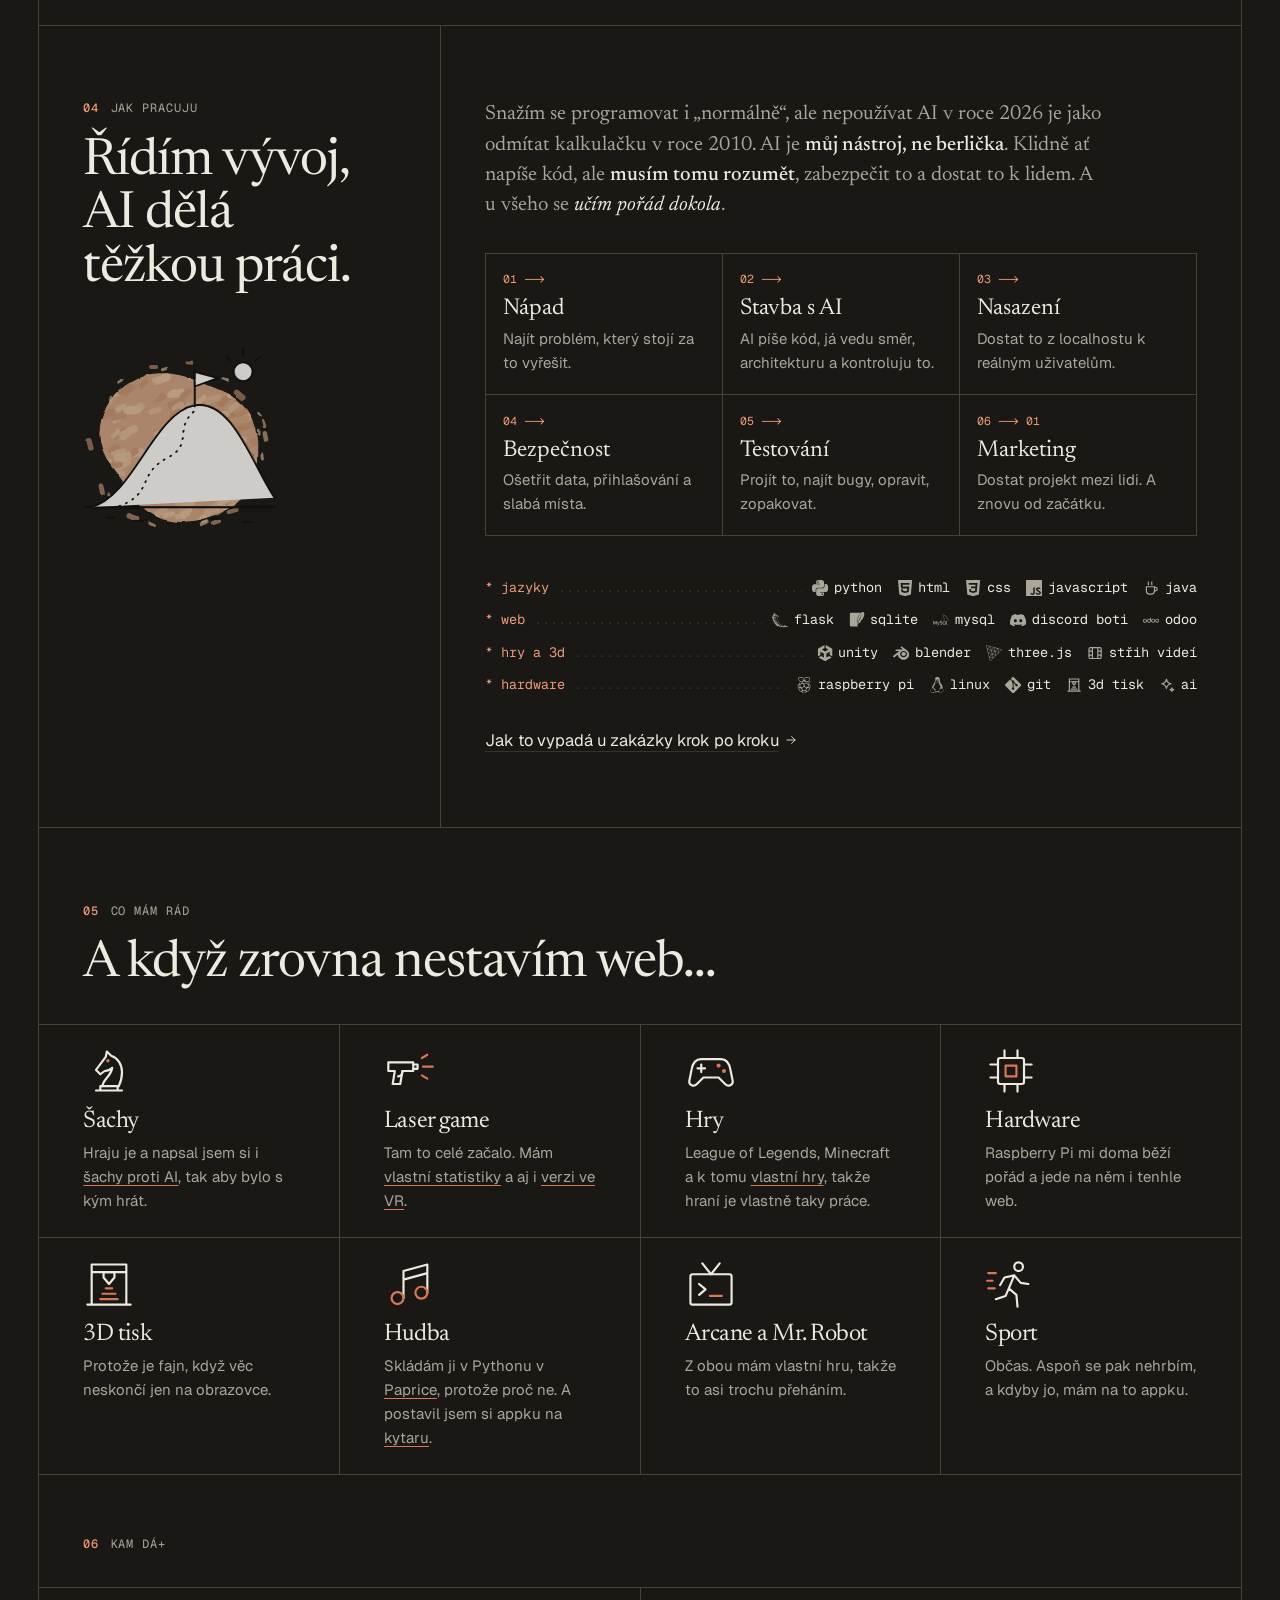
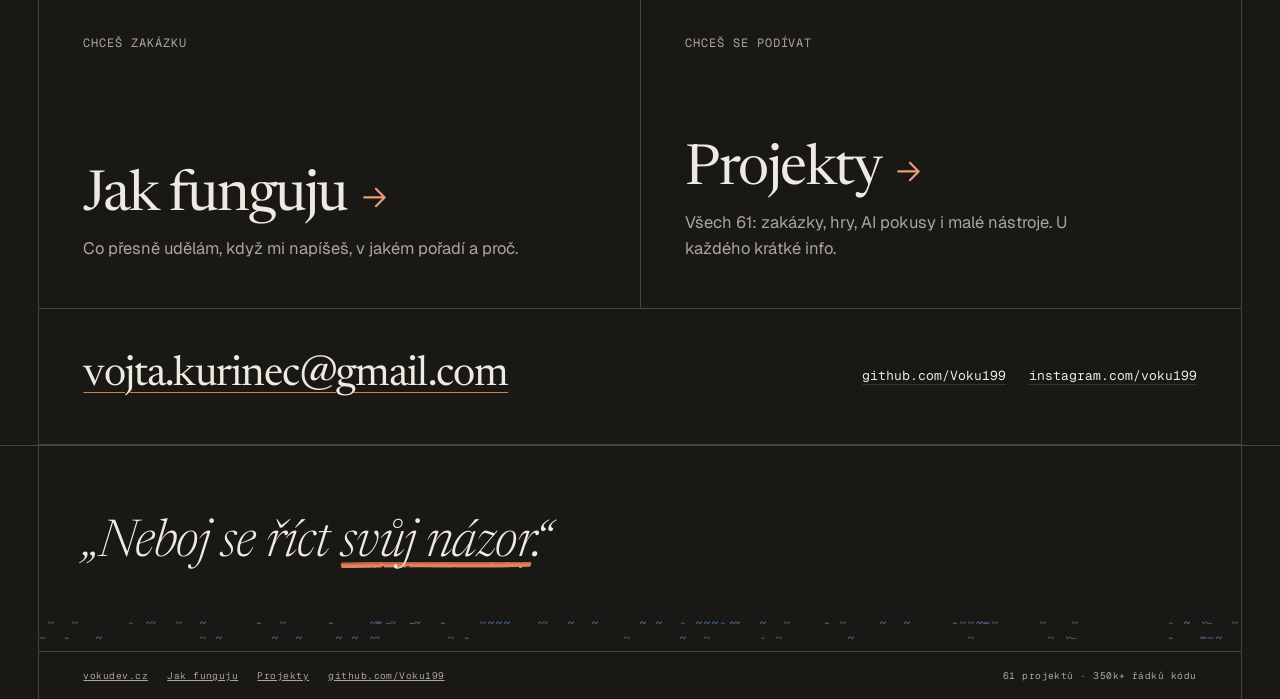
==== commit 734c89fc: "SEO: jméno a Voku199 v titulcích, textu a strukturovaných datech Co-Authored-By: Claude Opus 5.5 <no" ====
--- a/index.html
+++ b/index.html
@@ -4,8 +4,8 @@
 <head>
 <meta charset="UTF-8">
 <meta name="viewport" content="width=device-width, initial-scale=1.0">
-<title>Vojtěch "Voku" Kurinec | Mladý vývojář z jižních Čech</title>
-<meta name="description" content="Ahoj, jsem Voku, mladý vývojář z jižních Čech. Kdo jsem, co jsem dokázal, proč to dělám, jak pracuju a co mám rád.">
+<title>Vojtěch Kurinec (Voku199) | Mladý vývojář z jižních Čech</title>
+<meta name="description" content="Vojtěch Kurinec, na internetu Voku199 nebo Voku, je mladý vývojář z jižních Čech. Weby, hry a věci s AI: kdo jsem, co jsem dokázal, jak pracuju a co mám rád.">
 <meta name="author" content="Vojtěch Kurinec">
 <meta name="robots" content="index, follow, max-image-preview:large">
 <meta name="theme-color" content="#F0EEE6">
@@ -15,14 +15,14 @@
 <meta property="og:locale" content="cs_CZ">
 <meta property="og:locale:alternate" content="en_US">
 <meta property="og:site_name" content="Voku">
-<meta property="og:title" content="Vojtěch &quot;Voku&quot; Kurinec | Mladý vývojář z jižních Čech">
+<meta property="og:title" content="Vojtěch Kurinec (Voku199) | Mladý vývojář z jižních Čech">
 <meta property="og:description" content="Stavím weby, hry a věci s AI. 61 projektů, 350k+ řádků kódu a tři zakázky.">
 <meta property="og:image" content="https://vokudev.cz/og-image.png">
 <meta property="og:image:width" content="1200">
 <meta property="og:image:height" content="630">
-<meta property="og:image:alt" content="Vojtěch „Voku“ Kurinec, mladý vývojář z jižních Čech">
+<meta property="og:image:alt" content="Vojtěch Kurinec (Voku199), mladý vývojář z jižních Čech">
 <meta name="twitter:card" content="summary_large_image">
-<meta name="twitter:title" content="Vojtěch &quot;Voku&quot; Kurinec | Mladý vývojář z jižních Čech">
+<meta name="twitter:title" content="Vojtěch Kurinec (Voku199) | Mladý vývojář z jižních Čech">
 <meta name="twitter:description" content="Stavím weby, hry a věci s AI. 61 projektů, 350k+ řádků kódu a tři zakázky.">
 <meta name="twitter:image" content="https://vokudev.cz/og-image.png">
 <link rel="icon" href="favicon.svg" type="image/svg+xml">
@@ -51,6 +51,11 @@
    "@id": "https://vokudev.cz/#web",
    "url": "https://vokudev.cz/",
    "name": "Voku",
+   "alternateName": [
+    "Vojtěch Kurinec",
+    "Voku199",
+    "vokudev.cz"
+   ],
    "inLanguage": [
     "cs",
     "en"
@@ -63,7 +68,13 @@
    "@type": "Person",
    "@id": "https://vokudev.cz/#voku",
    "name": "Vojtěch Kurinec",
-   "alternateName": "Voku",
+   "givenName": "Vojtěch",
+   "familyName": "Kurinec",
+   "alternateName": [
+    "Voku199",
+    "Voku",
+    "Vojtech Kurinec"
+   ],
    "url": "https://vokudev.cz/",
    "image": "https://vokudev.cz/ja_seriozne.webp",
    "email": "vojta.kurinec@gmail.com",
@@ -96,7 +107,7 @@
    "@id": "https://vokudev.cz/#page",
    "url": "https://vokudev.cz/",
    "inLanguage": "cs",
-   "name": "Vojtěch \"Voku\" Kurinec | Mladý vývojář z jižních Čech",
+   "name": "Vojtěch Kurinec (Voku199) | Mladý vývojář z jižních Čech",
    "isPartOf": {
     "@id": "https://vokudev.cz/#web"
    },
@@ -187,7 +198,7 @@
       </svg>
       <span data-t="h1">jsem <span class="brush">Voku</span>.</span>
     </h1>
-    <p class="lead" data-t="lead">Celým jménem Vojtěch Kurinec. Je mi 16, jsem z jižních Čech a programuju, hlavně weby, hry a věci s AI. Tohle je stránka o mně, takže si klidně dej čaj…</p>
+    <p class="lead" data-t="lead">Celým jménem Vojtěch Kurinec, na internetu Voku199. Je mi 16, jsem z jižních Čech a programuju, hlavně weby, hry a věci s AI. Tohle je stránka o mně, takže si klidně dej čaj…</p>
     <div class="hero__cta">
       <a class="btn" href="#kdo"><span data-t="ctaWho">Kdo vlastně jsem</span> <svg class="i" viewBox="0 0 24 24" aria-hidden="true"><path d="M12 5v14M6 13l6 6 6-6"/></svg></a>
       <a class="link" href="projekty/" data-t="ctaProjects">Rovnou k projektům</a>
@@ -383,8 +394,8 @@
   <div class="contact" id="kontakt">
     <a class="contact__mail" href="mailto:vojta.kurinec@gmail.com?subject=Dotaz&amp;body=Ahoj,">vojta.kurinec@gmail.com</a>
     <ul class="contact__list">
-      <li><a class="link" href="https://github.com/Voku199" rel="me noopener" target="_blank">github</a></li>
-      <li><a class="link" href="https://instagram.com/voku199" rel="me noopener" target="_blank">instagram</a></li>
+      <li><a class="link" href="https://github.com/Voku199" rel="me noopener" target="_blank">github.com/Voku199</a></li>
+      <li><a class="link" href="https://instagram.com/voku199" rel="me noopener" target="_blank">instagram.com/voku199</a></li>
     </ul>
   </div>
 </section>
@@ -397,7 +408,7 @@
     <p class="footer__quote" data-t="footQuote">„Neboj se říct <span class="brush">svůj názor</span>.“</p>
     <div class="waves" data-waves aria-hidden="true"></div>
     <div class="footer__row">
-      <small class="footer__nav"><a href="./">vokudev.cz</a><a href="jak-funguju/" data-t="navHow">Jak funguju</a><a href="projekty/" data-t="navProjects">Projekty</a><a href="https://github.com/Voku199" rel="me noopener">GitHub</a></small>
+      <small class="footer__nav"><a href="./">vokudev.cz</a><a href="jak-funguju/" data-t="navHow">Jak funguju</a><a href="projekty/" data-t="navProjects">Projekty</a><a href="https://github.com/Voku199" rel="me noopener">github.com/Voku199</a></small>
       <small>61 projektů · 350k+ <span data-t="footLines">řádků kódu</span></small>
     </div>
   </div>
@@ -405,11 +416,11 @@
 
 <script id="i18n" type="application/json">{
   "en": {
-    "title": "Vojtěch \"Voku\" Kurinec | Young developer from South Bohemia",
+    "title": "Vojtěch Kurinec (Voku199) | Young developer from South Bohemia",
     "railLabel": "Chapters", "railWho": "Who I am", "railDid": "What I’ve done", "railWhy": "Why I do it", "railHow": "How I work", "railLike": "What I like", "railNext": "Where next",
     "heroLabel": "Intro", "paintAlt": "A painting made of ASCII characters: Mount Fuji, a red torii gate on a lake and a cherry branch",
     "h1": "I’m <span class=\"brush\">Voku</span>.",
-    "lead": "<em>Ahoj</em> is Czech for hello. My full name is Vojtěch Kurinec, I’m 16, from South Bohemia, and I code. Mostly websites, games and things with AI. This page is all about me, so feel free to grab a tea…",
+    "lead": "<em>Ahoj</em> is Czech for hello. My full name is Vojtěch Kurinec, online I go by Voku199. I’m 16, from South Bohemia, and I code. Mostly websites, games and things with AI. This page is all about me, so feel free to grab a tea…",
     "ctaWho": "So who am I", "ctaProjects": "Straight to the projects",
     "heroCap": "Every character is one brush stroke. Click the water, or switch to night.",
     "whoKicker": "Who I am", "whoH": "I learn best by just building the thing.",
